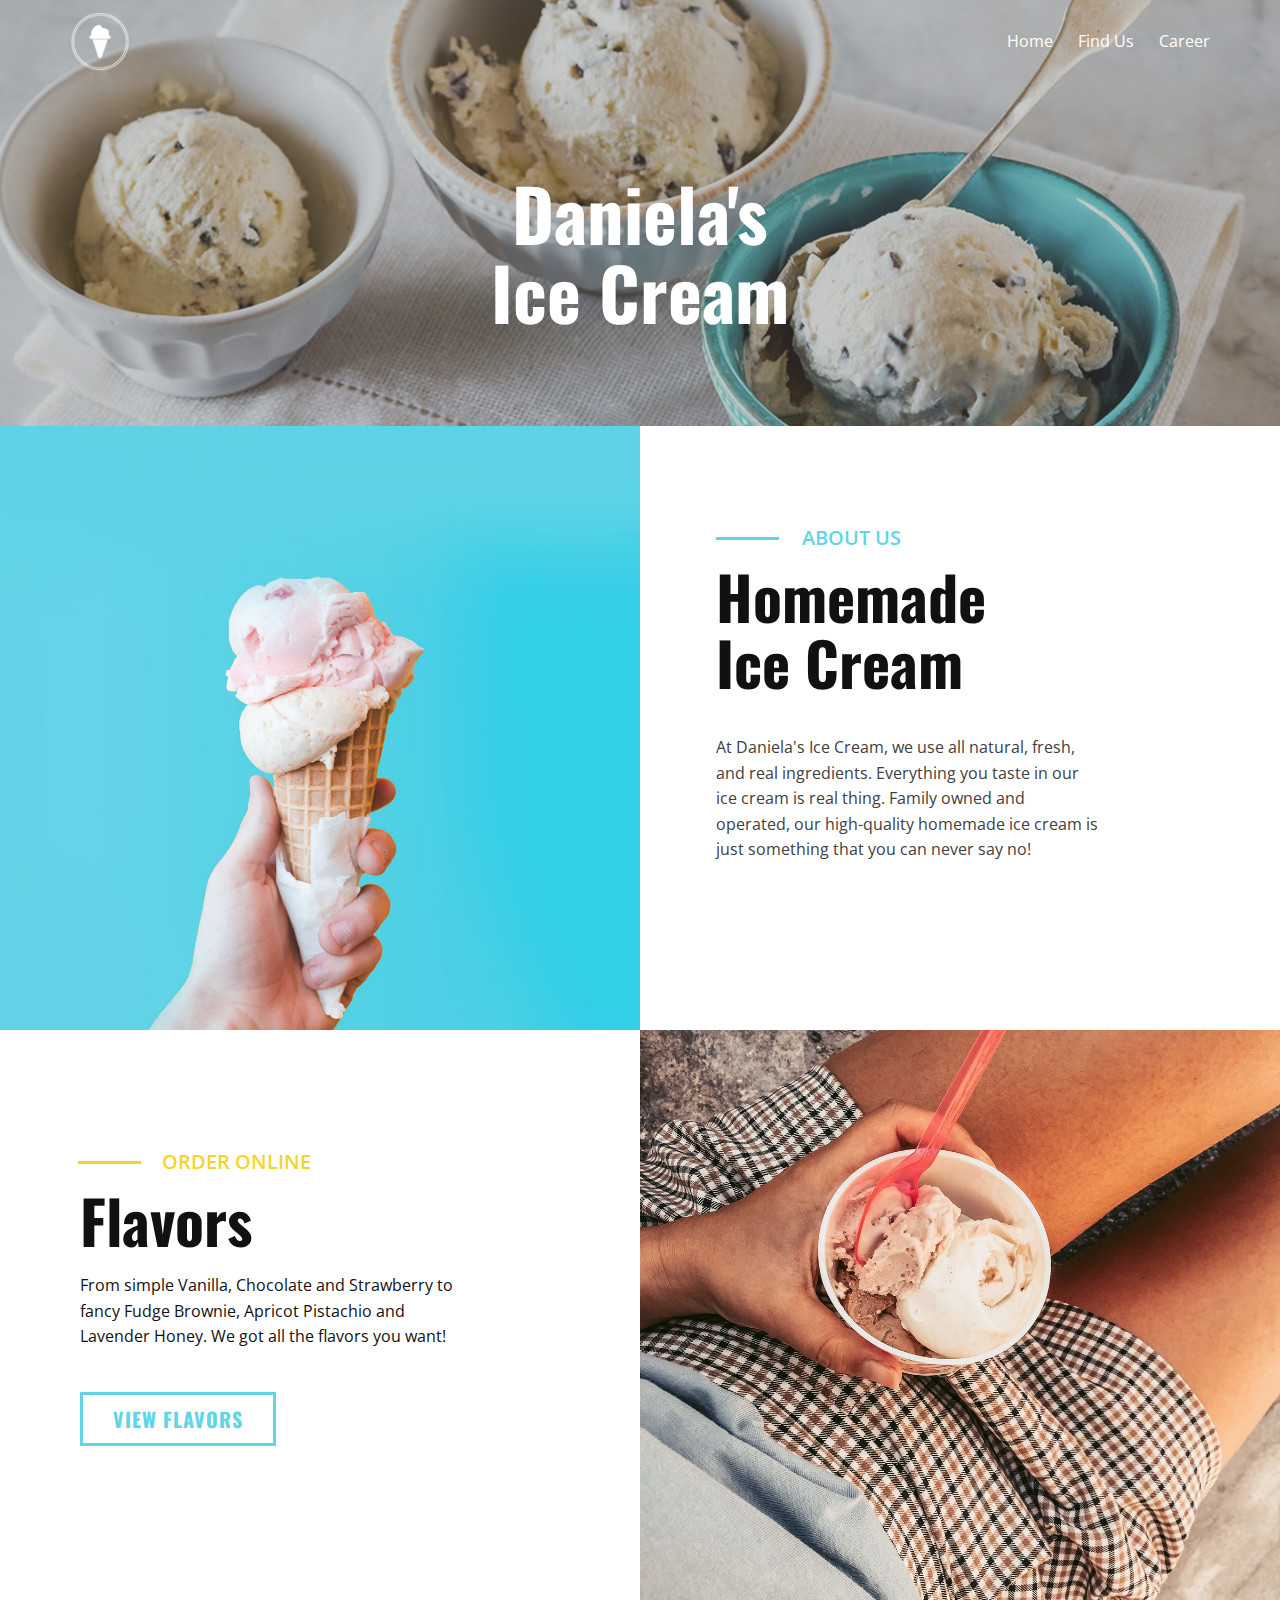
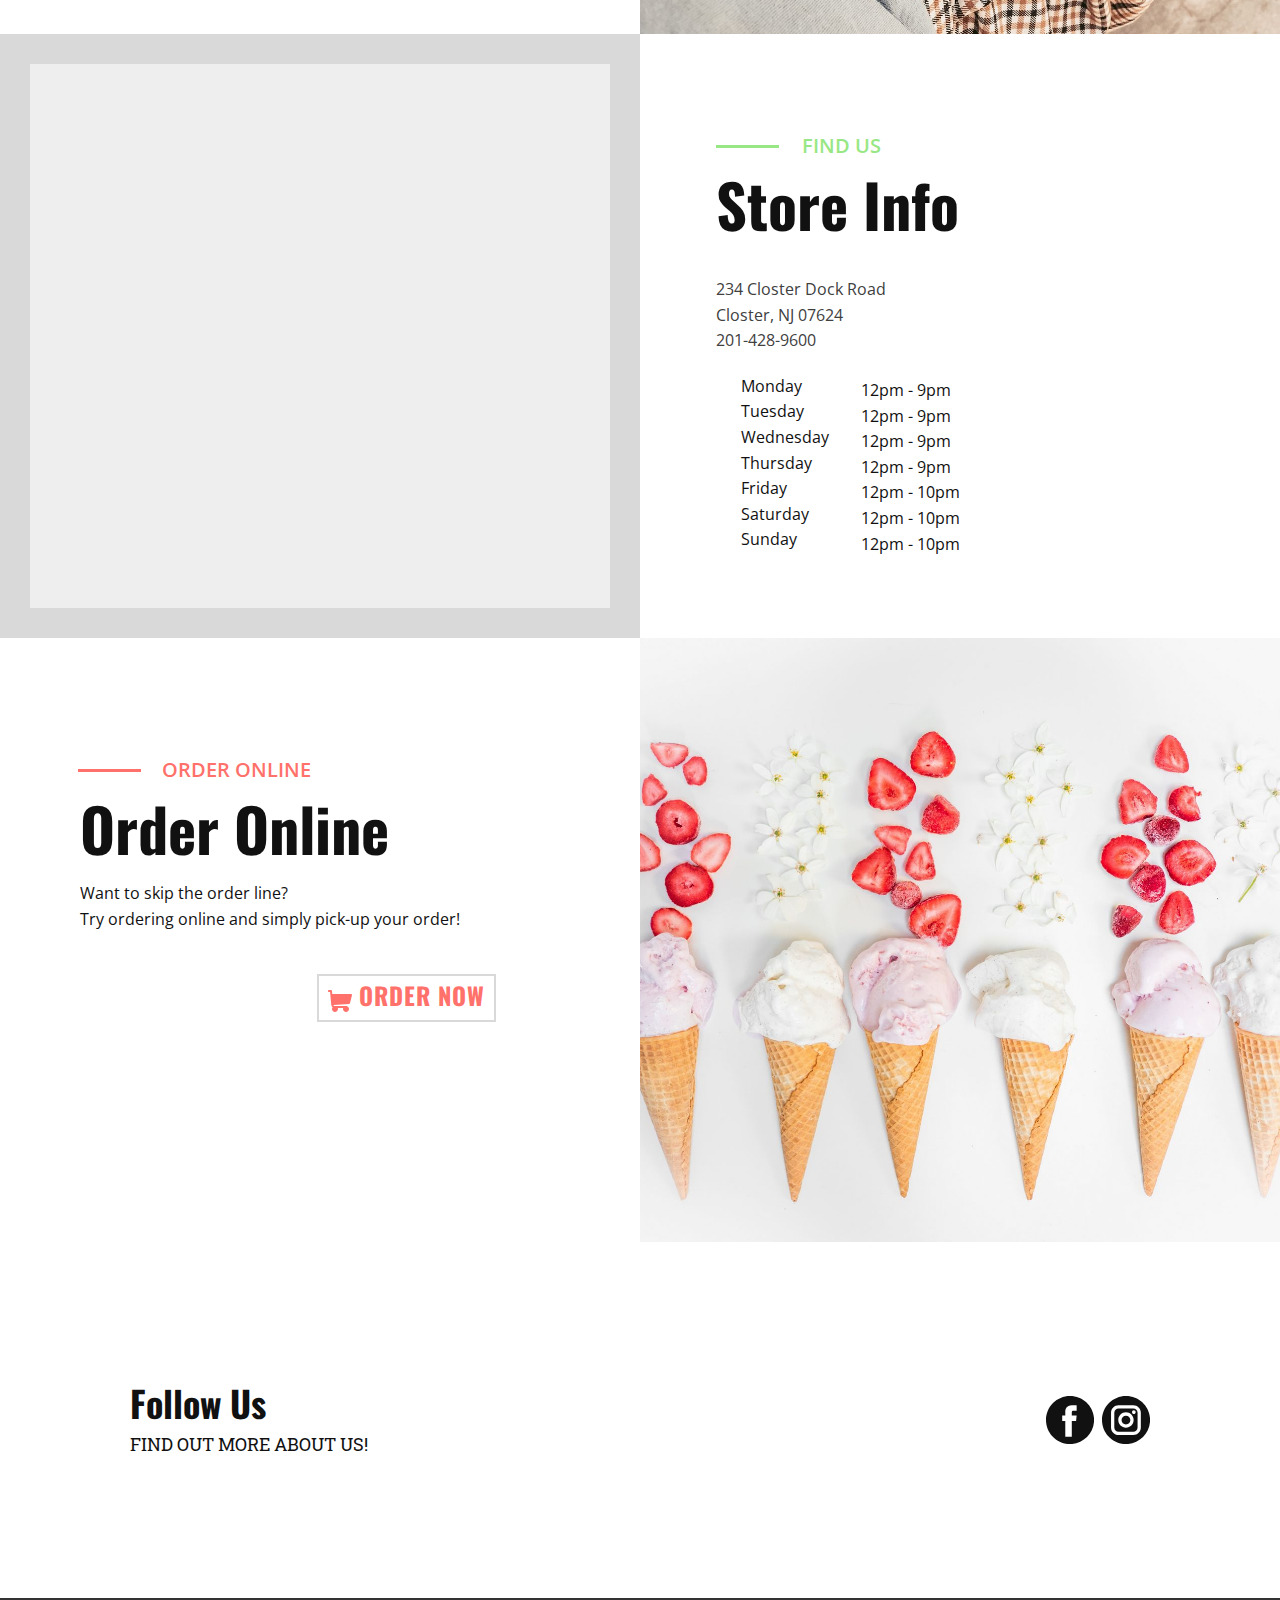
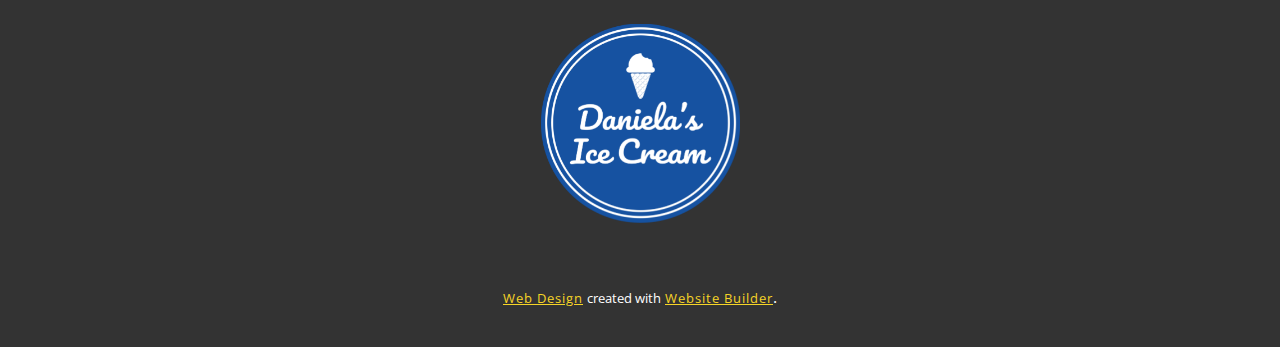
==== index.html @ 8bbb42e9 "flavor link change" ====
<!DOCTYPE html>
<html style="font-size: 16px;" lang="en-US">
  <head>
    <meta name="viewport" content="width=device-width, initial-scale=1.0">
    <meta charset="utf-8">
    <meta name="keywords" content="Creative&nbsp;Stories, Time to Makea Difference, Create YourVisual Style, We developDigital Strategies, We are nominated to Agency of Year">
    <meta name="description" content="">
    <meta name="page_type" content="np-template-header-footer-from-plugin">
    <title>Home</title>
    <link rel="stylesheet" href="nicepage.css" media="screen">
<link rel="stylesheet" href="Home.css" media="screen">
    <script class="u-script" type="text/javascript" src="jquery.js" defer=""></script>
    <script class="u-script" type="text/javascript" src="nicepage.js" defer=""></script>
    <meta name="generator" content="Nicepage 3.1.3, nicepage.com">
    <link id="u-theme-google-font" rel="stylesheet" href="https://fonts.googleapis.com/css?family=Oswald:200,300,400,500,600,700|Open+Sans:300,300i,400,400i,600,600i,700,700i,800,800i">
    <link id="u-page-google-font" rel="stylesheet" href="https://fonts.googleapis.com/css?family=Oswald:200,300,400,500,600,700|Roboto+Slab:100,300,400,700|text-font|heading-font">
    
    
    
    
    
    
    
    <script type="application/ld+json">{
		"@context": "http://schema.org",
		"@type": "Organization",
		"name": "Site3",
		"url": "index.html",
		"logo": "images/white_logo.png"
}</script>
    <meta property="og:title" content="Home">
    <meta property="og:type" content="website">
    <meta name="theme-color" content="#f6d427">
    <link rel="canonical" href="index.html">
    <meta property="og:url" content="index.html">
  </head>
  <body data-home-page="Home.html" data-home-page-title="Home" class="u-body u-overlap u-overlap-contrast u-overlap-transparent"><header class="u-clearfix u-header u-header" id="sec-16fd"><div class="u-clearfix u-sheet u-sheet-1">
        <nav class="u-menu u-menu-dropdown u-offcanvas u-menu-1" data-responsive-from="MD">
          <div class="menu-collapse" style="font-size: 1rem; letter-spacing: 0px;">
            <a class="u-button-style u-custom-left-right-menu-spacing u-custom-padding-bottom u-custom-top-bottom-menu-spacing u-nav-link u-text-active-palette-1-base u-text-hover-palette-2-base" href="#">
              <svg><use xmlns:xlink="http://www.w3.org/1999/xlink" xlink:href="#menu-hamburger"></use></svg>
              <svg version="1.1" xmlns="http://www.w3.org/2000/svg" xmlns:xlink="http://www.w3.org/1999/xlink"><defs><symbol id="menu-hamburger" viewBox="0 0 16 16" style="width: 16px; height: 16px;"><rect y="1" width="16" height="2"></rect><rect y="7" width="16" height="2"></rect><rect y="13" width="16" height="2"></rect>
</symbol>
</defs></svg>
            </a>
          </div>
          <div class="u-custom-menu u-nav-container">
            <ul class="u-nav u-spacing-25 u-unstyled u-nav-1"><li class="u-nav-item"><a class="u-button-style u-nav-link" href="Home.html" style="padding: 8px 0px;">Home</a>
</li><li class="u-nav-item"><a class="u-button-style u-nav-link" href="Home.html#carousel_e4a8" data-page-id="13738382" style="padding: 8px 0px;">Find Us</a>
</li><li class="u-nav-item"><a class="u-button-style u-nav-link" href="Career.html" style="padding: 8px 0px;">Career</a>
</li></ul>
          </div>
          <div class="u-custom-menu u-nav-container-collapse">
            <div class="u-black u-container-style u-inner-container-layout u-opacity u-opacity-95 u-sidenav">
              <div class="u-sidenav-overflow">
                <div class="u-menu-close"></div>
                <ul class="u-align-center u-nav u-popupmenu-items u-unstyled u-nav-2"><li class="u-nav-item"><a class="u-button-style u-nav-link" href="Home.html" style="padding: 8px 0px;">Home</a>
</li><li class="u-nav-item"><a class="u-button-style u-nav-link" href="Home.html#carousel_e4a8" data-page-id="13738382" style="padding: 8px 0px;">Find Us</a>
</li><li class="u-nav-item"><a class="u-button-style u-nav-link" href="Career.html" style="padding: 8px 0px;">Career</a>
</li></ul>
              </div>
            </div>
            <div class="u-black u-menu-overlay u-opacity u-opacity-70"></div>
          </div>
        </nav>
        <a href="https://www.danielasicecream.com/" class="u-image u-logo u-image-1" title="Logo">
          <img src="images/white_logo.png" class="u-logo-image u-logo-image-1" data-image-width="60.1626">
        </a>
      </div></header> 
    <section class="u-clearfix u-image u-shading u-section-1" id="sec-4d2c">
      <div class="u-clearfix u-sheet u-sheet-1">
        <div class="u-container-style u-expanded-width u-group u-group-1">
          <div class="u-container-layout u-valign-middle u-container-layout-1">
            <h1 class="u-align-center u-text u-title u-text-1">Daniela's<br>Ice Cream
            </h1>
          </div>
        </div>
      </div>
    </section>
    <section class="u-clearfix u-section-2" id="sec-8242">
      <div class="u-clearfix u-expanded-width u-layout-wrap u-layout-wrap-1">
        <div class="u-layout">
          <div class="u-layout-row">
            <div class="u-container-style u-image u-layout-cell u-left-cell u-size-30 u-image-1">
              <div class="u-container-layout"></div>
            </div>
            <div class="u-align-left-md u-align-left-xs u-container-style u-layout-cell u-right-cell u-size-30 u-layout-cell-2">
              <div class="u-container-layout u-container-layout-2">
                <h5 class="u-text u-text-palette-2-base u-text-1">about us</h5>
                <div class="u-border-3 u-border-palette-2-base u-line u-line-horizontal u-line-1"></div>
                <h1 class="u-text u-text-2">Homemade<br>Ice Cream
                </h1>
                <p class="u-text u-text-grey-75 u-text-3">At Daniela's Ice Cream, we use all natural, fresh, and real ingredients. Everything you taste in our ice cream is real thing. Family owned and operated, our high-quality homemade ice cream is just something that you can never say no!</p>
              </div>
            </div>
          </div>
        </div>
      </div>
    </section>
    <section class="u-clearfix u-section-3" id="carousel_cd40">
      <div class="u-clearfix u-expanded-width u-layout-wrap u-layout-wrap-1">
        <div class="u-layout">
          <div class="u-layout-row">
            <div class="u-container-style u-layout-cell u-left-cell u-size-30 u-layout-cell-1">
              <div class="u-container-layout u-container-layout-1">
                <h5 class="u-text u-text-palette-1-base u-text-1">order online</h5>
                <div class="u-border-3 u-border-palette-1-base u-line u-line-horizontal u-line-1"></div>
                <h1 class="u-text u-text-2">Flavors</h1>
                <p class="u-text u-text-3">From simple Vanilla, Chocolate and Strawberry to fancy Fudge Brownie, Apricot Pistachio and Lavender Honey. We got all the flavors you want!</p>
                <a href="Flavor.html" data-page-id="106804986" class="u-border-3 u-border-palette-2-base u-btn u-button-style u-hover-palette-1-base u-btn-1">VIEW FLAVORS</a>
              </div>
            </div>
            <div class="u-align-left-md u-align-left-xs u-container-style u-image u-layout-cell u-right-cell u-size-30 u-image-1" data-image-width="1200" data-image-height="1600">
              <div class="u-container-layout"></div>
            </div>
          </div>
        </div>
      </div>
    </section>
    <section class="u-align-center-xs u-clearfix u-section-4" id="carousel_e4a8">
      <div class="u-clearfix u-expanded-width u-layout-wrap u-layout-wrap-1">
        <div class="u-layout">
          <div class="u-layout-row">
            <div class="u-container-style u-grey-15 u-layout-cell u-left-cell u-size-30 u-layout-cell-1">
              <div class="u-container-layout u-valign-bottom u-container-layout-1">
                <div class="u-expanded-width u-grey-light-2 u-map u-map-1">
                  <div class="embed-responsive">
                    <iframe class="embed-responsive-item" src="//maps.google.com/maps?output=embed&amp;q=234%20Closter%20Dock%20Road%2C%20Closter%2C%20NJ%2007624&amp;z=14&amp;t=m" data-map="[base64]"></iframe>
                  </div>
                </div>
              </div>
            </div>
            <div class="u-align-left-md u-align-left-xs u-container-style u-layout-cell u-right-cell u-size-30 u-layout-cell-2">
              <div class="u-container-layout u-container-layout-2">
                <h5 class="u-text u-text-custom-color-3 u-text-1">FIND US</h5>
                <div class="u-border-3 u-border-custom-color-3 u-line u-line-horizontal u-line-1"></div>
                <h1 class="u-text u-text-2">Store Info</h1>
                <p class="u-align-center-xs u-text u-text-grey-75 u-text-3">234 Closter Dock Road<br>Closter, NJ 07624<br>201-428-9600
                </p>
                <div class="u-align-center-xs u-container-style u-group u-shape-rectangle u-group-1">
                  <div class="u-container-layout u-container-layout-3">
                    <p class="u-align-left-xs u-text u-text-4">Monday<br>Tuesday<br>Wednesday<br>Thursday<br>Friday<br>Saturday<br>Sunday
                    </p>
                    <p class="u-text u-text-5">12pm - 9pm<br>12pm - 9pm<br>12pm - 9pm<br>12pm - 9pm<br>12pm - 10pm<br>12pm - 10pm<br>12pm - 10pm
                    </p>
                  </div>
                </div>
              </div>
            </div>
          </div>
        </div>
      </div>
    </section>
    <section class="u-clearfix u-section-5" id="sec-eb0f">
      <div class="u-clearfix u-expanded-width u-layout-wrap u-layout-wrap-1">
        <div class="u-layout">
          <div class="u-layout-row">
            <div class="u-container-style u-layout-cell u-left-cell u-size-30 u-layout-cell-1">
              <div class="u-container-layout u-container-layout-1">
                <h5 class="u-text u-text-custom-color-2 u-text-1">order online</h5>
                <div class="u-border-3 u-border-custom-color-2 u-line u-line-horizontal u-line-1"></div>
                <h1 class="u-text u-text-2">Order Online</h1>
                <p class="u-text u-text-3">Want to skip the order line?<br>Try ordering online and simply pick-up your order!
                </p>
                <a href="https://danielas-ice-cream-104451.square.site/" class="u-border-2 u-border-grey-15 u-btn u-button-style u-text-custom-color-2 u-text-hover-palette-2-base u-btn-1" target="_blank"><span class="u-icon u-text-palette-2-base"><svg xmlns="http://www.w3.org/2000/svg" xmlns:xlink="http://www.w3.org/1999/xlink" version="1.1" xml:space="preserve" class="u-svg-content" viewBox="0 0 511.334 511.334" style="width: 1em; height: 1em;"><path d="m506.887 114.74c-3.979-5.097-10.086-8.076-16.553-8.076h-399.808l-5.943-66.207c-.972-10.827-10.046-19.123-20.916-19.123h-42.667c-11.598 0-21 9.402-21 21s9.402 21 21 21h23.468l23.018 256.439c.005.302-.01.599.007.903.047.806.152 1.594.286 2.37l.842 9.376c.016.177.034.354.055.529 2.552 22.11 13.851 41.267 30.19 54.21-8.466 10.812-13.532 24.407-13.532 39.172 0 35.106 28.561 63.667 63.666 63.667 35.106 0 63.667-28.561 63.667-63.667 0-7.605-1.345-14.9-3.801-21.667h114.936c-2.457 6.767-3.801 14.062-3.801 21.667 0 35.106 28.561 63.667 63.667 63.667s63.667-28.561 63.667-63.667-28.561-63.667-63.667-63.667h-234.526c-15.952 0-29.853-9.624-35.853-23.646l335.608-19.724c9.162-.538 16.914-6.966 19.141-15.87l42.67-170.67c1.567-6.272.158-12.918-3.821-18.016z"></path></svg><img></span>&nbsp;ORDER NOW
                </a>
              </div>
            </div>
            <div class="u-align-left-md u-align-left-xs u-container-style u-image u-layout-cell u-right-cell u-size-30 u-image-1">
              <div class="u-container-layout"></div>
            </div>
          </div>
        </div>
      </div>
    </section>
    <section class="u-clearfix u-section-6" id="sec-d8da">
      <div class="u-clearfix u-sheet u-valign-middle u-sheet-1">
        <div class="u-clearfix u-expanded-width u-layout-wrap u-layout-wrap-1">
          <div class="u-gutter-0 u-layout">
            <div class="u-layout-row">
              <div class="u-align-center-sm u-align-center-xs u-align-left-lg u-align-left-md u-align-left-xl u-container-style u-layout-cell u-left-cell u-size-30 u-layout-cell-1">
                <div class="u-container-layout u-container-layout-1">
                  <h2 class="u-text u-text-1">Follow Us</h2>
                  <h5 class="u-custom-font u-font-roboto-slab u-text u-text-2">Find Out More about us!</h5>
                </div>
              </div>
              <div class="u-align-center-sm u-align-center-xs u-align-right-lg u-align-right-md u-align-right-xl u-container-style u-layout-cell u-right-cell u-size-30 u-layout-cell-2">
                <div class="u-container-layout u-valign-middle u-container-layout-2">
                  <div class="u-social-icons u-spacing-8 u-social-icons-1">
                    <a class="u-social-url" target="_blank" href="https://facebook.com/Danielas-Ice-Cream-104628138196490"><span class="u-icon u-icon-circle u-social-facebook u-social-type-fill u-icon-1"><svg class="u-svg-link" preserveAspectRatio="xMidYMin slice" viewBox="0 0 112 112" style=""><use xmlns:xlink="http://www.w3.org/1999/xlink" xlink:href="#svg-ad40"></use></svg><svg xmlns="http://www.w3.org/2000/svg" xmlns:xlink="http://www.w3.org/1999/xlink" version="1.1" xml:space="preserve" class="u-svg-content" viewBox="0 0 112 112" x="0px" y="0px" id="svg-ad40"><path d="M56.1,0C25.1,0,0,25.1,0,56.1c0,31,25.1,56.1,56.1,56.1c31,0,56.1-25.1,56.1-56.1C112.2,25.1,87.1,0,56.1,0z M71.6,34.3h-8.2c-1.3,0-3.2,0.7-3.2,3.5v7.6h11.3l-1.3,12.9h-10V95H45V58.3h-7.2V45.4H45v-8.3c0-6,2.8-15.3,15.3-15.3l11.2,0V34.3z "></path></svg></span>
                    </a>
                    <a class="u-social-url" target="_blank" href="https://www.instagram.com/danielas.icecream/"><span class="u-icon u-icon-circle u-social-instagram u-social-type-fill u-icon-2"><svg class="u-svg-link" preserveAspectRatio="xMidYMin slice" viewBox="0 0 112 112" style=""><use xmlns:xlink="http://www.w3.org/1999/xlink" xlink:href="#svg-fec5"></use></svg><svg xmlns="http://www.w3.org/2000/svg" xmlns:xlink="http://www.w3.org/1999/xlink" version="1.1" xml:space="preserve" class="u-svg-content" viewBox="0 0 112 112" x="0px" y="0px" id="svg-fec5"><path d="M56.1,0C25.1,0,0,25.1,0,56.1c0,31,25.1,56.1,56.1,56.1c31,0,56.1-25.1,56.1-56.1C112.2,25.1,87.1,0,56.1,0z M90.6,73.4c0,9.6-7.8,17.5-17.5,17.5H38.6c-9.6,0-17.5-7.9-17.5-17.6V38.8c0-9.6,7.8-17.5,17.5-17.5h34.5c9.6,0,17.5,7.8,17.5,17.5 V73.4z"></path><path d="M73.1,28.9H38.6c-5.4,0-9.9,4.4-9.9,9.9v34.5c0,5.4,4.4,9.9,9.9,9.9h34.5c5.4,0,9.9-4.4,9.9-9.9V38.8 C83,33.4,78.6,28.9,73.1,28.9z M55.9,74C46,74,38,66,38,56.1c0-9.9,8-17.9,17.9-17.9c9.9,0,17.9,8,17.9,17.9 C73.8,66,65.8,74,55.9,74z M74.3,41.9c-2.3,0-4.2-1.9-4.2-4.2s1.9-4.2,4.2-4.2c2.3,0,4.2,1.9,4.2,4.2S76.6,41.9,74.3,41.9z"></path><path d="M55.9,45.8c-5.7,0-10.4,4.6-10.3,10.3c0,5.7,4.6,10.3,10.3,10.3s10.3-4.6,10.3-10.3 C66.2,50.4,61.6,45.8,55.9,45.8z"></path></svg></span>
                    </a>
                  </div>
                </div>
              </div>
            </div>
          </div>
        </div>
      </div>
    </section>
    
    
    <footer class="u-align-left u-clearfix u-footer u-grey-80" id="sec-0eac"><div class="u-clearfix u-sheet u-valign-middle u-sheet-1">
        <img src="images/DanielasIceCreamLogo.png" alt="" class="u-align-center u-image u-image-default u-preserve-proportions u-image-1" data-image-width="2835" data-image-height="2835" data-animation-name="flipIn" data-animation-duration="1000" data-animation-delay="0" data-animation-direction="X">
      </div></footer>
    <section class="u-backlink u-clearfix u-grey-80">
      <a class="u-link" href="https://nicepage.com/web-design" target="_blank">
        <span>Web Design</span>
      </a>
      <p class="u-text">
        <span>created with</span>
      </p>
      <a class="u-link" href="https://nicepage.com/website-builder" target="_blank">
        <span>Website Builder</span>
      </a>. 
    </section>
  </body>
</html>
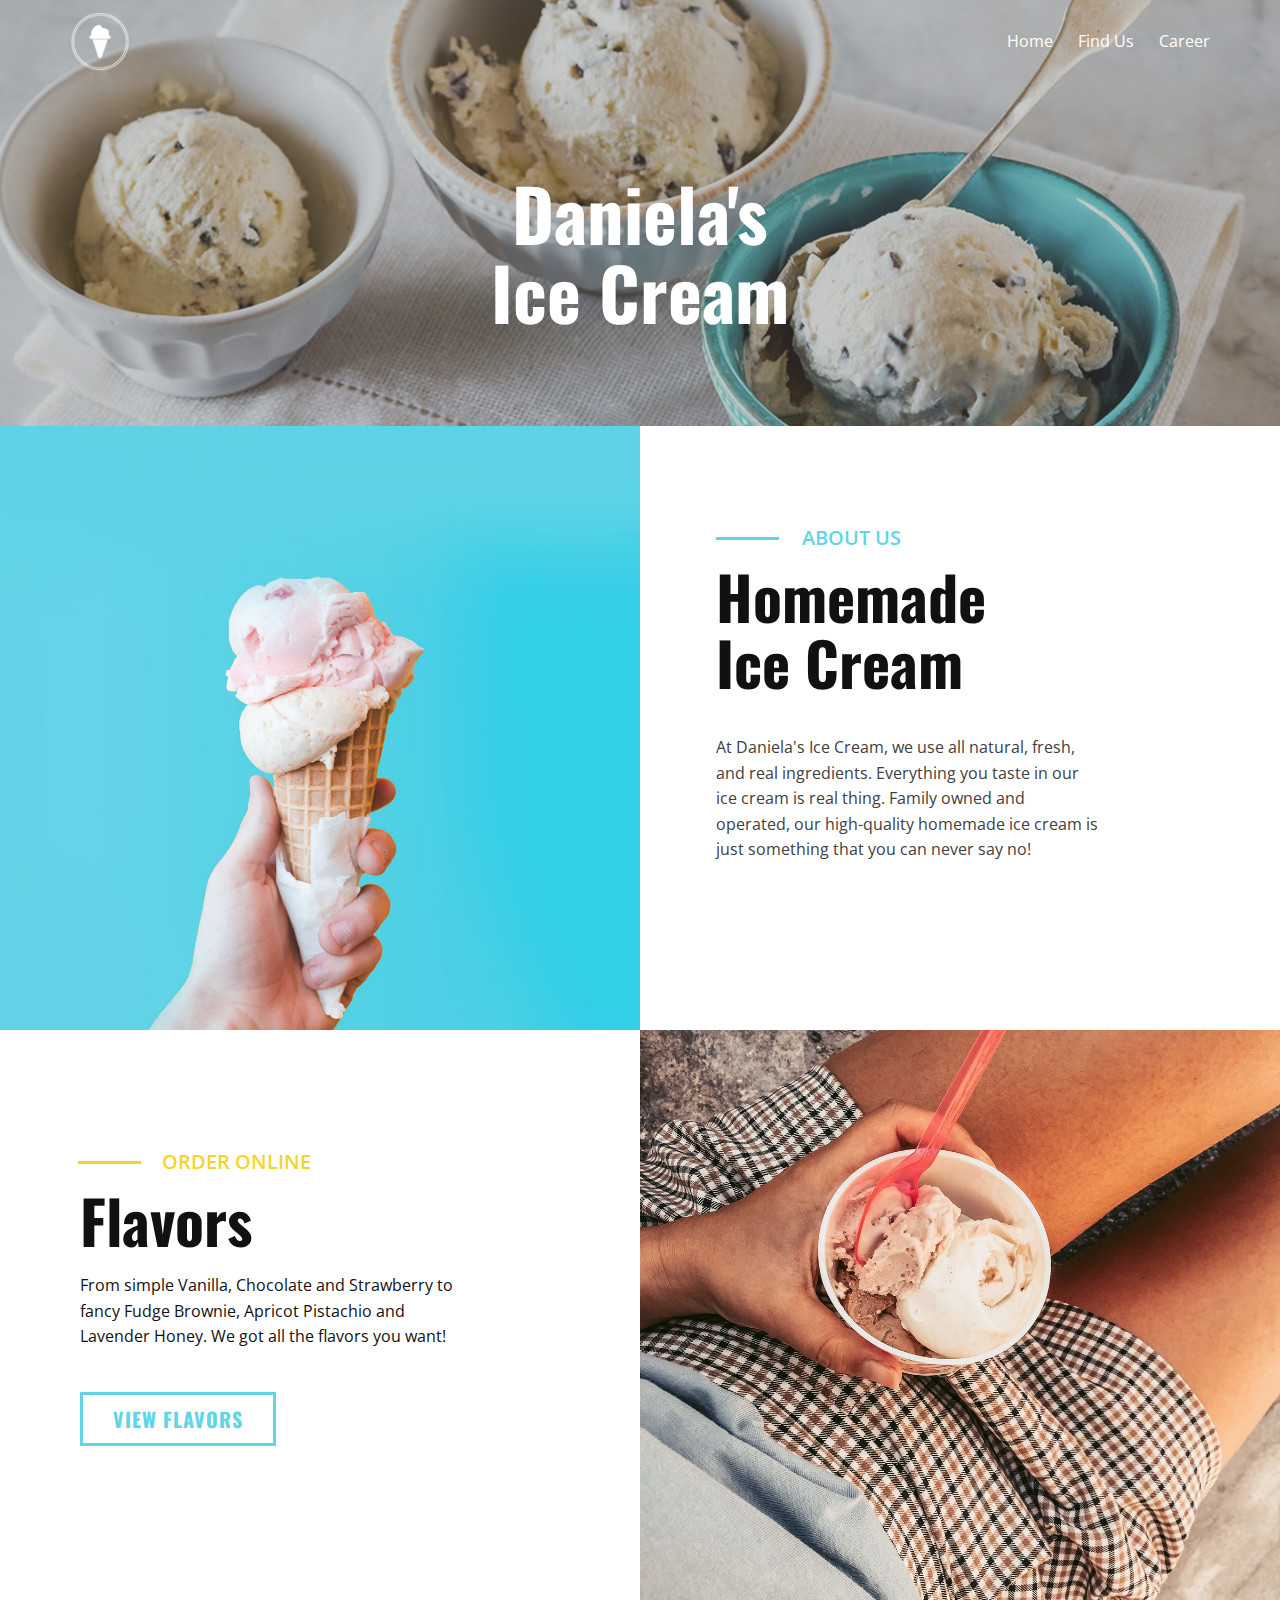
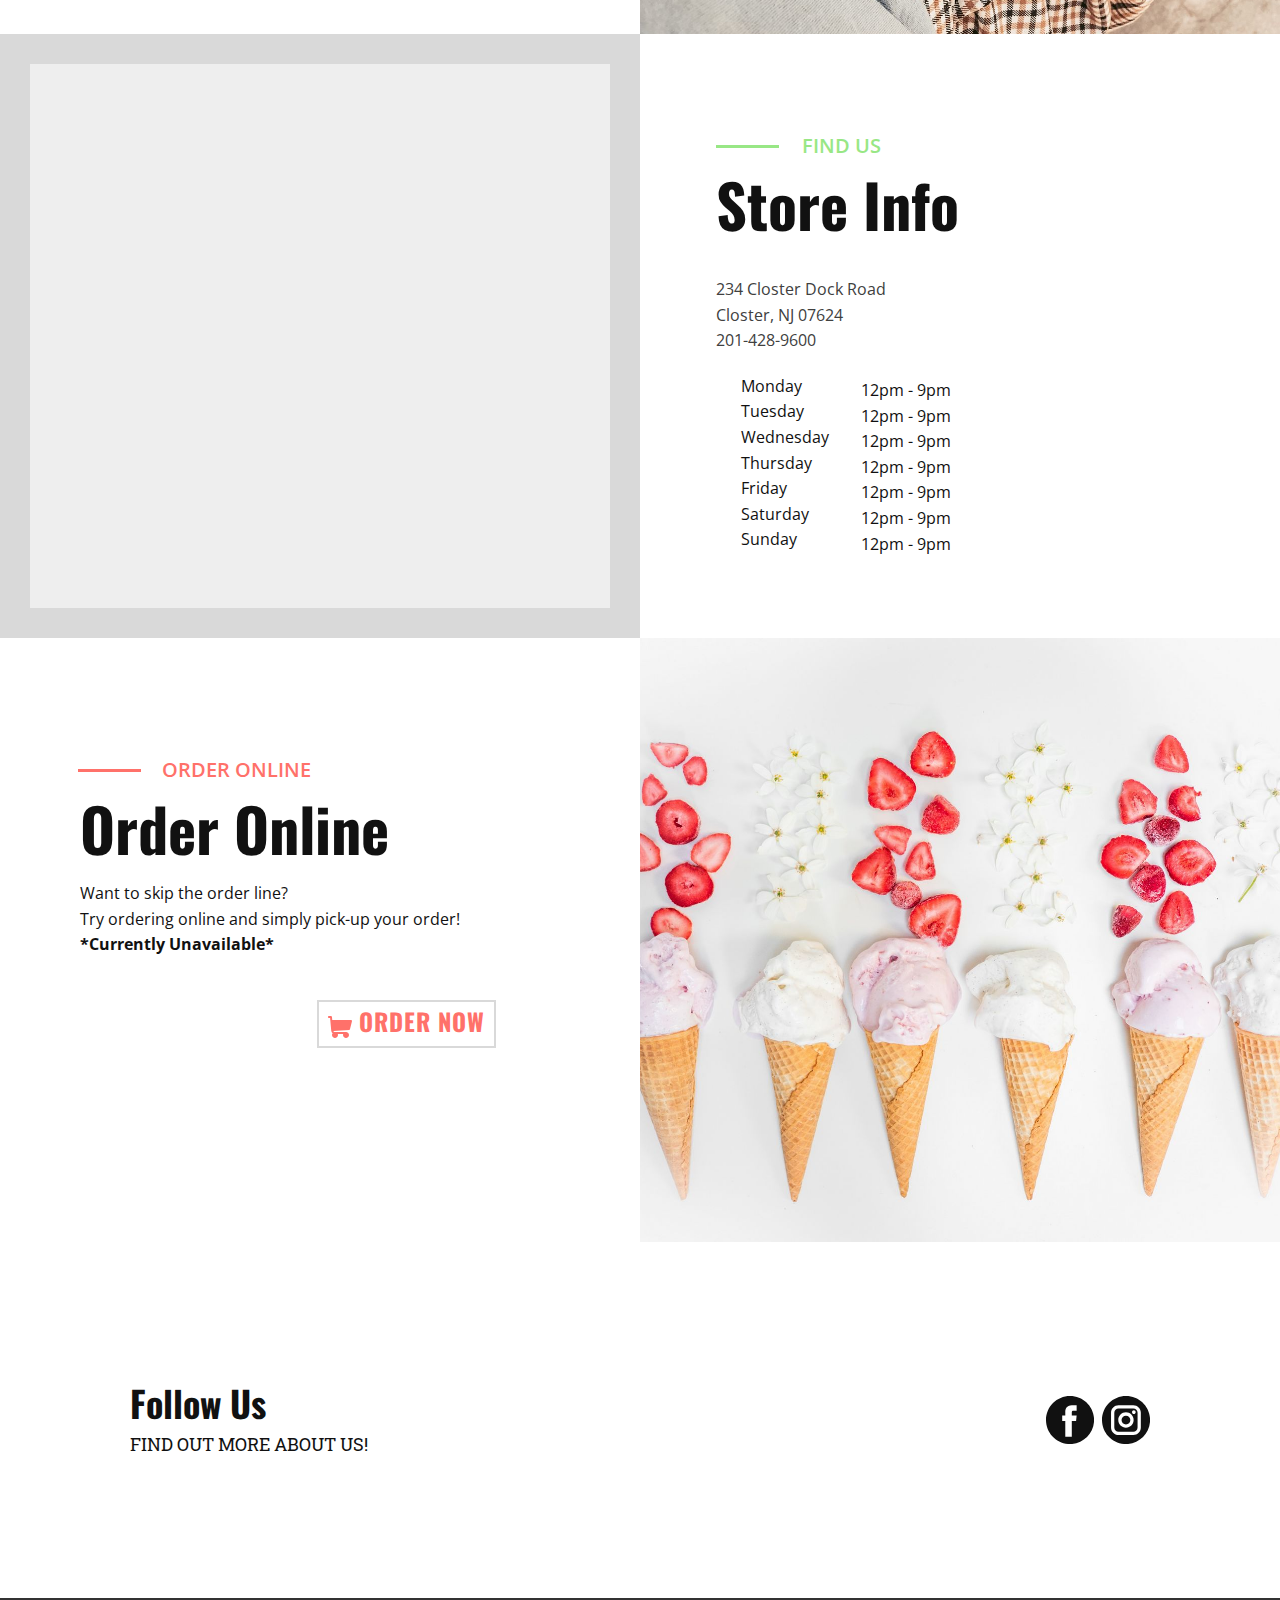
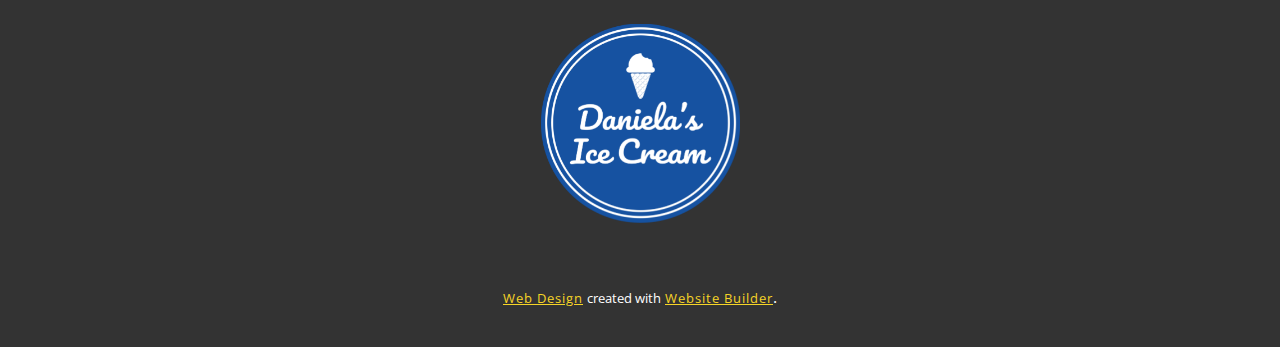
==== commit 5bfaca6c: "new hour, diabled online order" ====
--- a/index.html
+++ b/index.html
@@ -141,7 +141,7 @@
                   <div class="u-container-layout u-container-layout-3">
                     <p class="u-align-left-xs u-text u-text-4">Monday<br>Tuesday<br>Wednesday<br>Thursday<br>Friday<br>Saturday<br>Sunday
                     </p>
-                    <p class="u-text u-text-5">12pm - 9pm<br>12pm - 9pm<br>12pm - 9pm<br>12pm - 9pm<br>12pm - 10pm<br>12pm - 10pm<br>12pm - 10pm
+                    <p class="u-text u-text-5">12pm - 9pm<br>12pm - 9pm<br>12pm - 9pm<br>12pm - 9pm<br>12pm - 9pm<br>12pm - 9pm<br>12pm - 9pm
                     </p>
                   </div>
                 </div>
@@ -160,9 +160,10 @@
                 <h5 class="u-text u-text-custom-color-2 u-text-1">order online</h5>
                 <div class="u-border-3 u-border-custom-color-2 u-line u-line-horizontal u-line-1"></div>
                 <h1 class="u-text u-text-2">Order Online</h1>
-                <p class="u-text u-text-3">Want to skip the order line?<br>Try ordering online and simply pick-up your order!
+                <p class="u-text u-text-3">Want to skip the order line?<br>Try ordering online and simply pick-up your order!<br>
+                  <span style="font-weight: 700;">*Currently Unavailable*</span>
                 </p>
-                <a href="https://danielas-ice-cream-104451.square.site/" class="u-border-2 u-border-grey-15 u-btn u-button-style u-text-custom-color-2 u-text-hover-palette-2-base u-btn-1" target="_blank"><span class="u-icon u-text-palette-2-base"><svg xmlns="http://www.w3.org/2000/svg" xmlns:xlink="http://www.w3.org/1999/xlink" version="1.1" xml:space="preserve" class="u-svg-content" viewBox="0 0 511.334 511.334" style="width: 1em; height: 1em;"><path d="m506.887 114.74c-3.979-5.097-10.086-8.076-16.553-8.076h-399.808l-5.943-66.207c-.972-10.827-10.046-19.123-20.916-19.123h-42.667c-11.598 0-21 9.402-21 21s9.402 21 21 21h23.468l23.018 256.439c.005.302-.01.599.007.903.047.806.152 1.594.286 2.37l.842 9.376c.016.177.034.354.055.529 2.552 22.11 13.851 41.267 30.19 54.21-8.466 10.812-13.532 24.407-13.532 39.172 0 35.106 28.561 63.667 63.666 63.667 35.106 0 63.667-28.561 63.667-63.667 0-7.605-1.345-14.9-3.801-21.667h114.936c-2.457 6.767-3.801 14.062-3.801 21.667 0 35.106 28.561 63.667 63.667 63.667s63.667-28.561 63.667-63.667-28.561-63.667-63.667-63.667h-234.526c-15.952 0-29.853-9.624-35.853-23.646l335.608-19.724c9.162-.538 16.914-6.966 19.141-15.87l42.67-170.67c1.567-6.272.158-12.918-3.821-18.016z"></path></svg><img></span>&nbsp;ORDER NOW
+                <a href="Home.html" data-page-id="13738382" class="u-border-2 u-border-grey-15 u-btn u-button-style u-text-custom-color-2 u-text-hover-palette-2-base u-btn-1"><span class="u-icon u-text-palette-2-base"><svg xmlns="http://www.w3.org/2000/svg" xmlns:xlink="http://www.w3.org/1999/xlink" version="1.1" xml:space="preserve" class="u-svg-content" viewBox="0 0 511.334 511.334" style="width: 1em; height: 1em;"><path d="m506.887 114.74c-3.979-5.097-10.086-8.076-16.553-8.076h-399.808l-5.943-66.207c-.972-10.827-10.046-19.123-20.916-19.123h-42.667c-11.598 0-21 9.402-21 21s9.402 21 21 21h23.468l23.018 256.439c.005.302-.01.599.007.903.047.806.152 1.594.286 2.37l.842 9.376c.016.177.034.354.055.529 2.552 22.11 13.851 41.267 30.19 54.21-8.466 10.812-13.532 24.407-13.532 39.172 0 35.106 28.561 63.667 63.666 63.667 35.106 0 63.667-28.561 63.667-63.667 0-7.605-1.345-14.9-3.801-21.667h114.936c-2.457 6.767-3.801 14.062-3.801 21.667 0 35.106 28.561 63.667 63.667 63.667s63.667-28.561 63.667-63.667-28.561-63.667-63.667-63.667h-234.526c-15.952 0-29.853-9.624-35.853-23.646l335.608-19.724c9.162-.538 16.914-6.966 19.141-15.87l42.67-170.67c1.567-6.272.158-12.918-3.821-18.016z"></path></svg><img></span>&nbsp;ORDER NOW
                 </a>
               </div>
             </div>
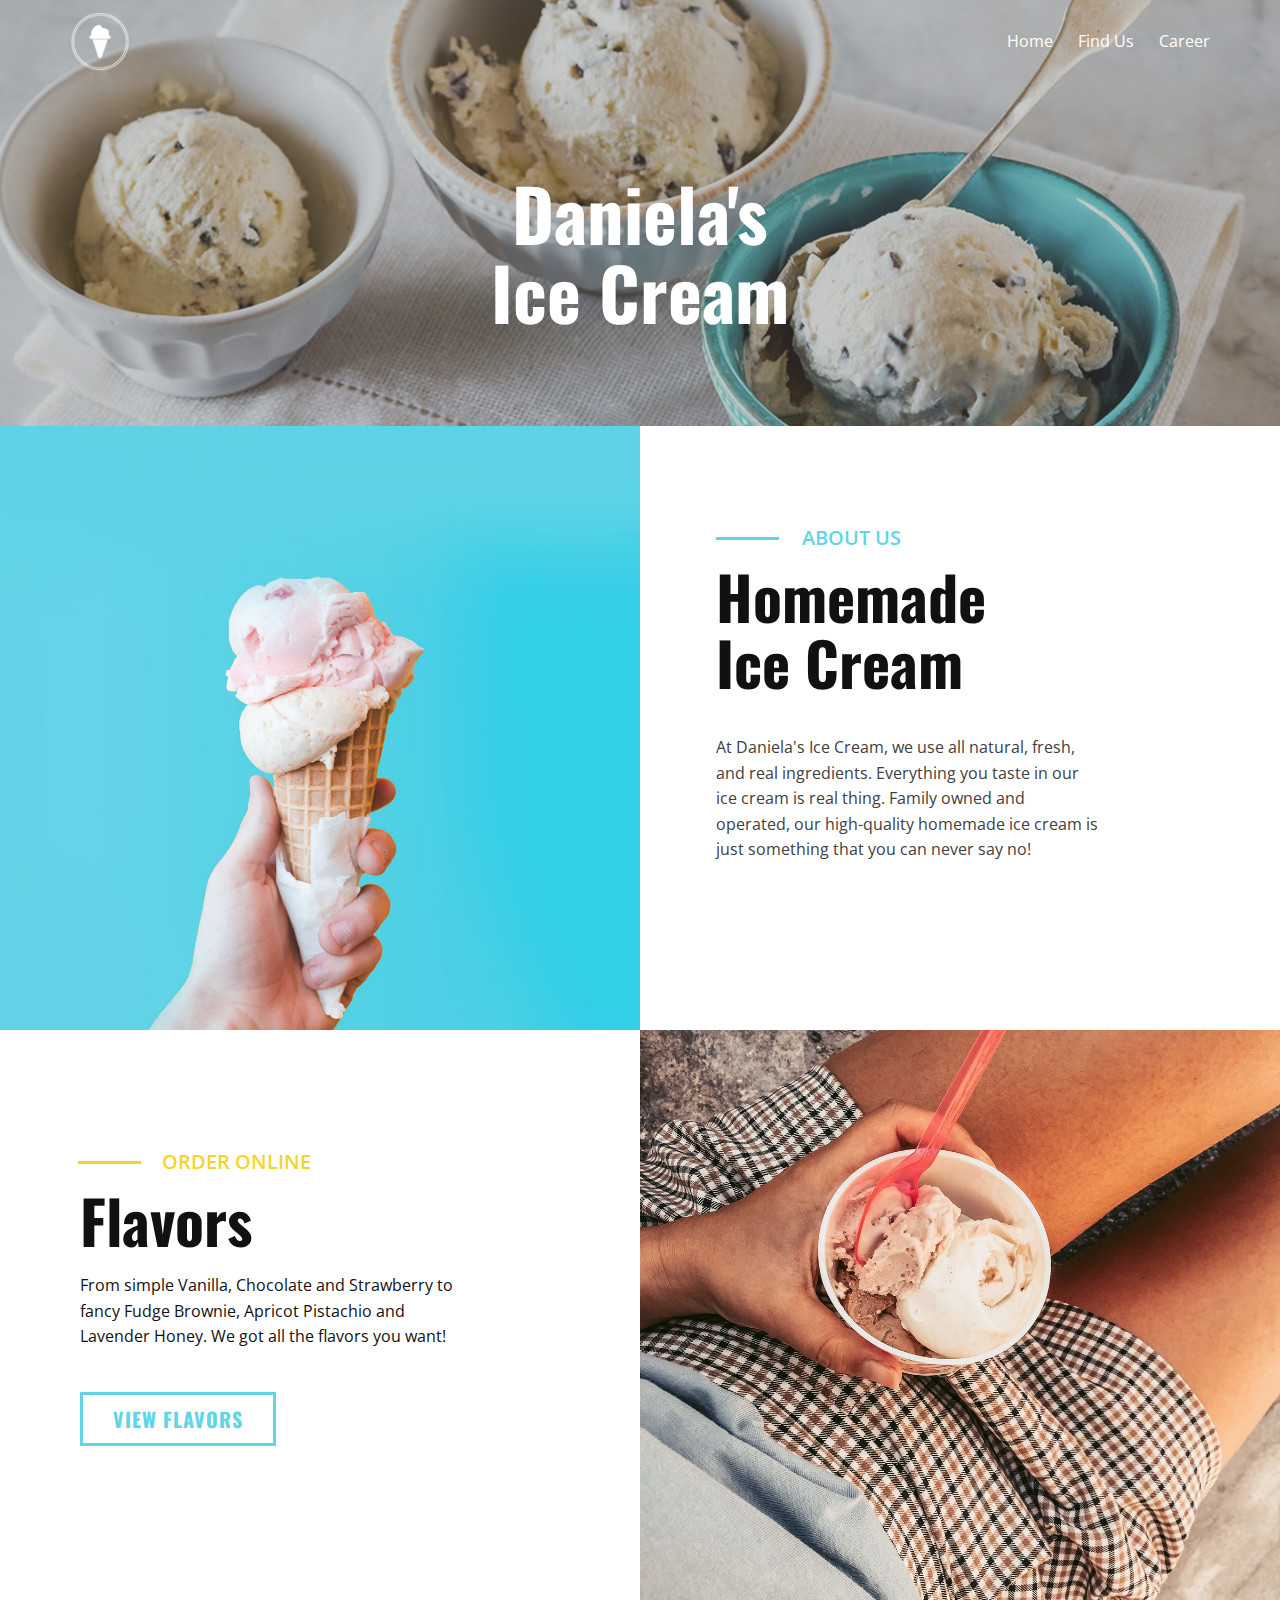
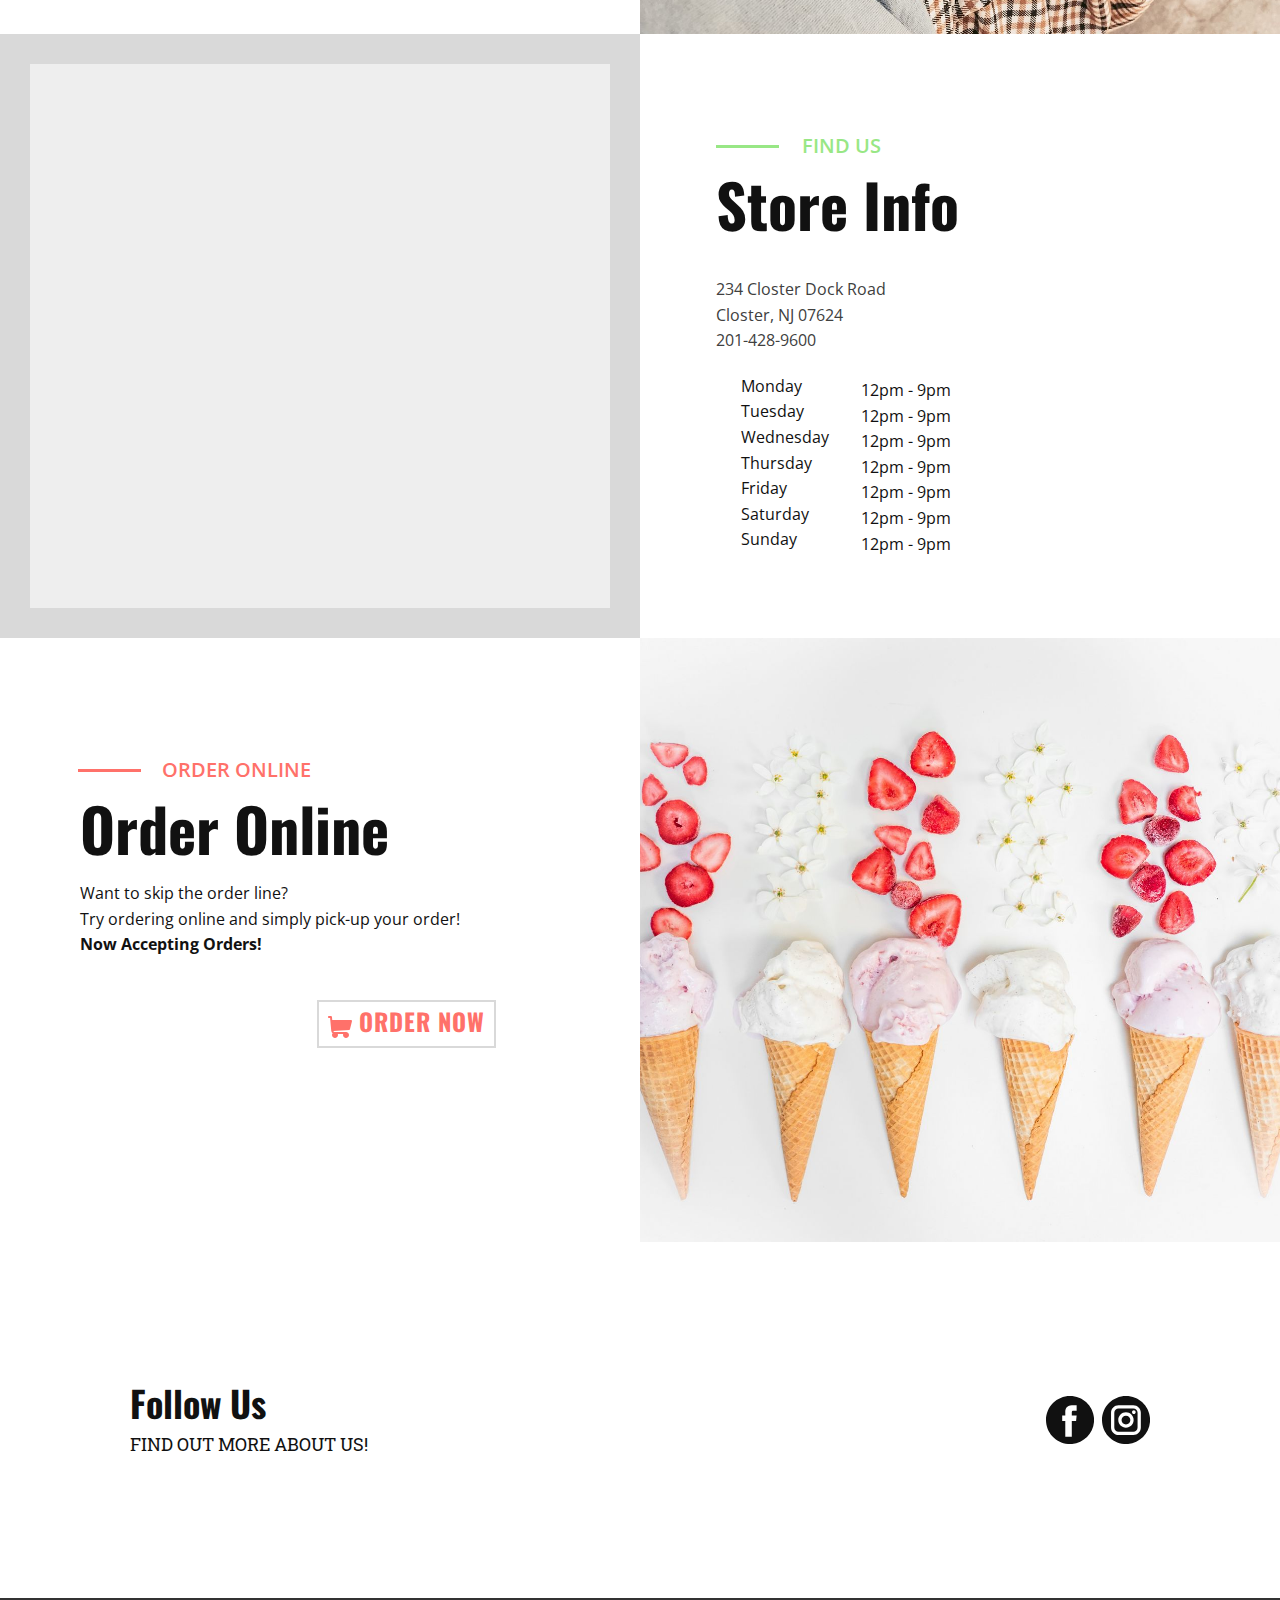
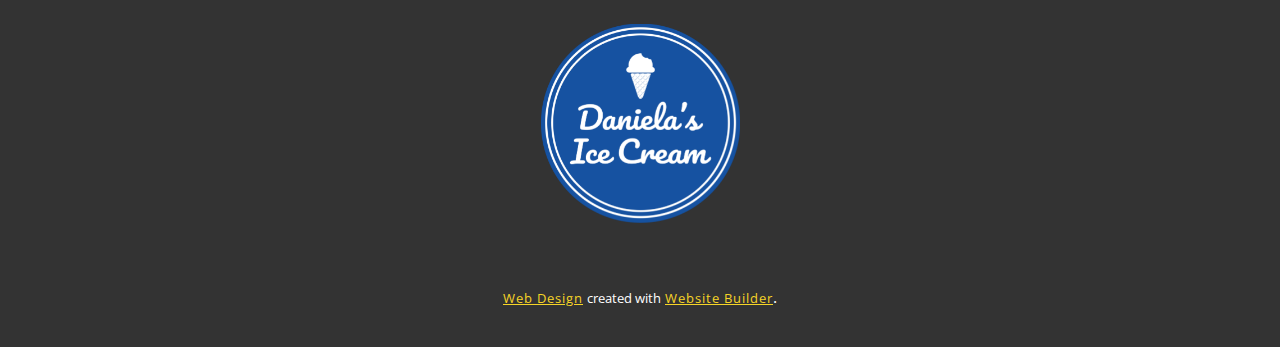
==== commit 754f170b: "enabled online order" ====
--- a/index.html
+++ b/index.html
@@ -161,9 +161,9 @@
                 <div class="u-border-3 u-border-custom-color-2 u-line u-line-horizontal u-line-1"></div>
                 <h1 class="u-text u-text-2">Order Online</h1>
                 <p class="u-text u-text-3">Want to skip the order line?<br>Try ordering online and simply pick-up your order!<br>
-                  <span style="font-weight: 700;">*Currently Unavailable*</span>
+                  <span style="font-weight: 700;">Now Accepting Orders!</span>
                 </p>
-                <a href="Home.html" data-page-id="13738382" class="u-border-2 u-border-grey-15 u-btn u-button-style u-text-custom-color-2 u-text-hover-palette-2-base u-btn-1"><span class="u-icon u-text-palette-2-base"><svg xmlns="http://www.w3.org/2000/svg" xmlns:xlink="http://www.w3.org/1999/xlink" version="1.1" xml:space="preserve" class="u-svg-content" viewBox="0 0 511.334 511.334" style="width: 1em; height: 1em;"><path d="m506.887 114.74c-3.979-5.097-10.086-8.076-16.553-8.076h-399.808l-5.943-66.207c-.972-10.827-10.046-19.123-20.916-19.123h-42.667c-11.598 0-21 9.402-21 21s9.402 21 21 21h23.468l23.018 256.439c.005.302-.01.599.007.903.047.806.152 1.594.286 2.37l.842 9.376c.016.177.034.354.055.529 2.552 22.11 13.851 41.267 30.19 54.21-8.466 10.812-13.532 24.407-13.532 39.172 0 35.106 28.561 63.667 63.666 63.667 35.106 0 63.667-28.561 63.667-63.667 0-7.605-1.345-14.9-3.801-21.667h114.936c-2.457 6.767-3.801 14.062-3.801 21.667 0 35.106 28.561 63.667 63.667 63.667s63.667-28.561 63.667-63.667-28.561-63.667-63.667-63.667h-234.526c-15.952 0-29.853-9.624-35.853-23.646l335.608-19.724c9.162-.538 16.914-6.966 19.141-15.87l42.67-170.67c1.567-6.272.158-12.918-3.821-18.016z"></path></svg><img></span>&nbsp;ORDER NOW
+                <a href="https://danielas-ice-cream-104451.square.site/" class="u-border-2 u-border-grey-15 u-btn u-button-style u-text-custom-color-2 u-text-hover-palette-2-base u-btn-1"><span class="u-icon u-text-palette-2-base"><svg xmlns="http://www.w3.org/2000/svg" xmlns:xlink="http://www.w3.org/1999/xlink" version="1.1" xml:space="preserve" class="u-svg-content" viewBox="0 0 511.334 511.334" style="width: 1em; height: 1em;"><path d="m506.887 114.74c-3.979-5.097-10.086-8.076-16.553-8.076h-399.808l-5.943-66.207c-.972-10.827-10.046-19.123-20.916-19.123h-42.667c-11.598 0-21 9.402-21 21s9.402 21 21 21h23.468l23.018 256.439c.005.302-.01.599.007.903.047.806.152 1.594.286 2.37l.842 9.376c.016.177.034.354.055.529 2.552 22.11 13.851 41.267 30.19 54.21-8.466 10.812-13.532 24.407-13.532 39.172 0 35.106 28.561 63.667 63.666 63.667 35.106 0 63.667-28.561 63.667-63.667 0-7.605-1.345-14.9-3.801-21.667h114.936c-2.457 6.767-3.801 14.062-3.801 21.667 0 35.106 28.561 63.667 63.667 63.667s63.667-28.561 63.667-63.667-28.561-63.667-63.667-63.667h-234.526c-15.952 0-29.853-9.624-35.853-23.646l335.608-19.724c9.162-.538 16.914-6.966 19.141-15.87l42.67-170.67c1.567-6.272.158-12.918-3.821-18.016z"></path></svg><img></span>&nbsp;ORDER NOW
                 </a>
               </div>
             </div>
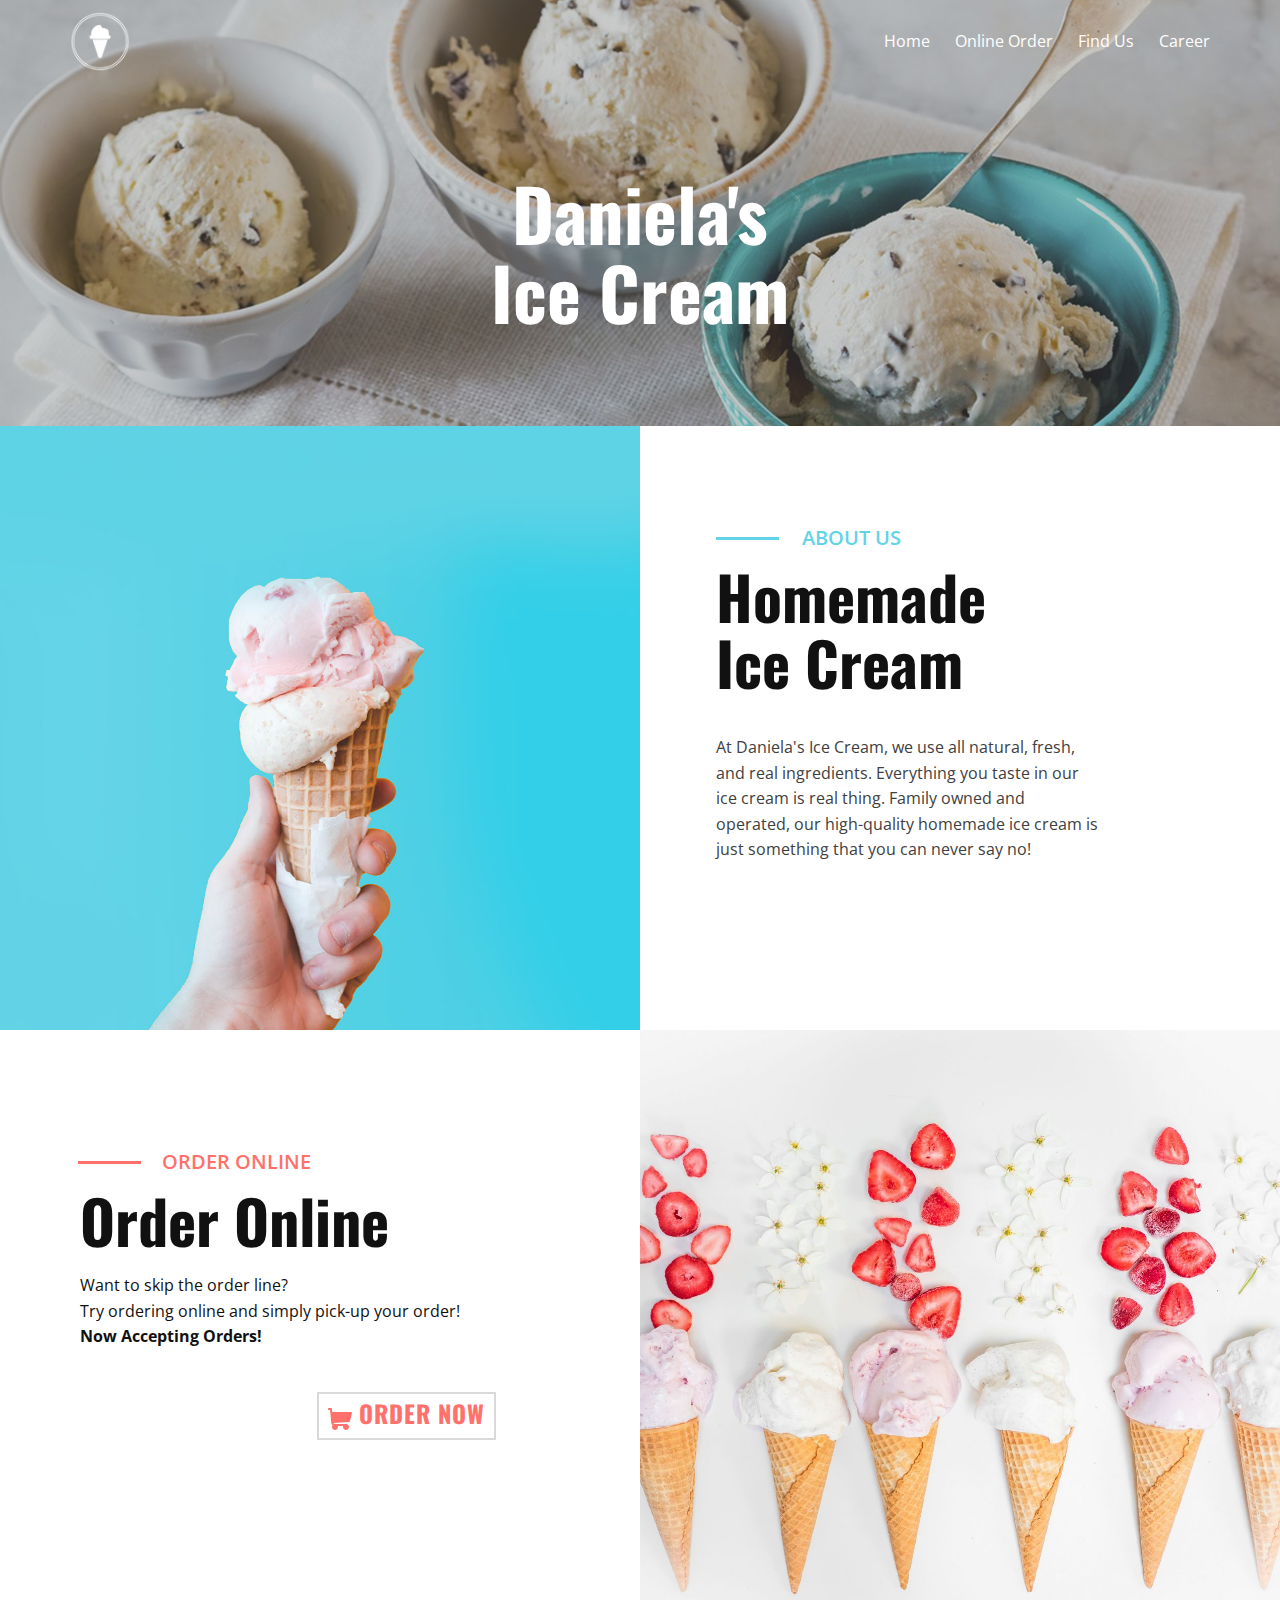
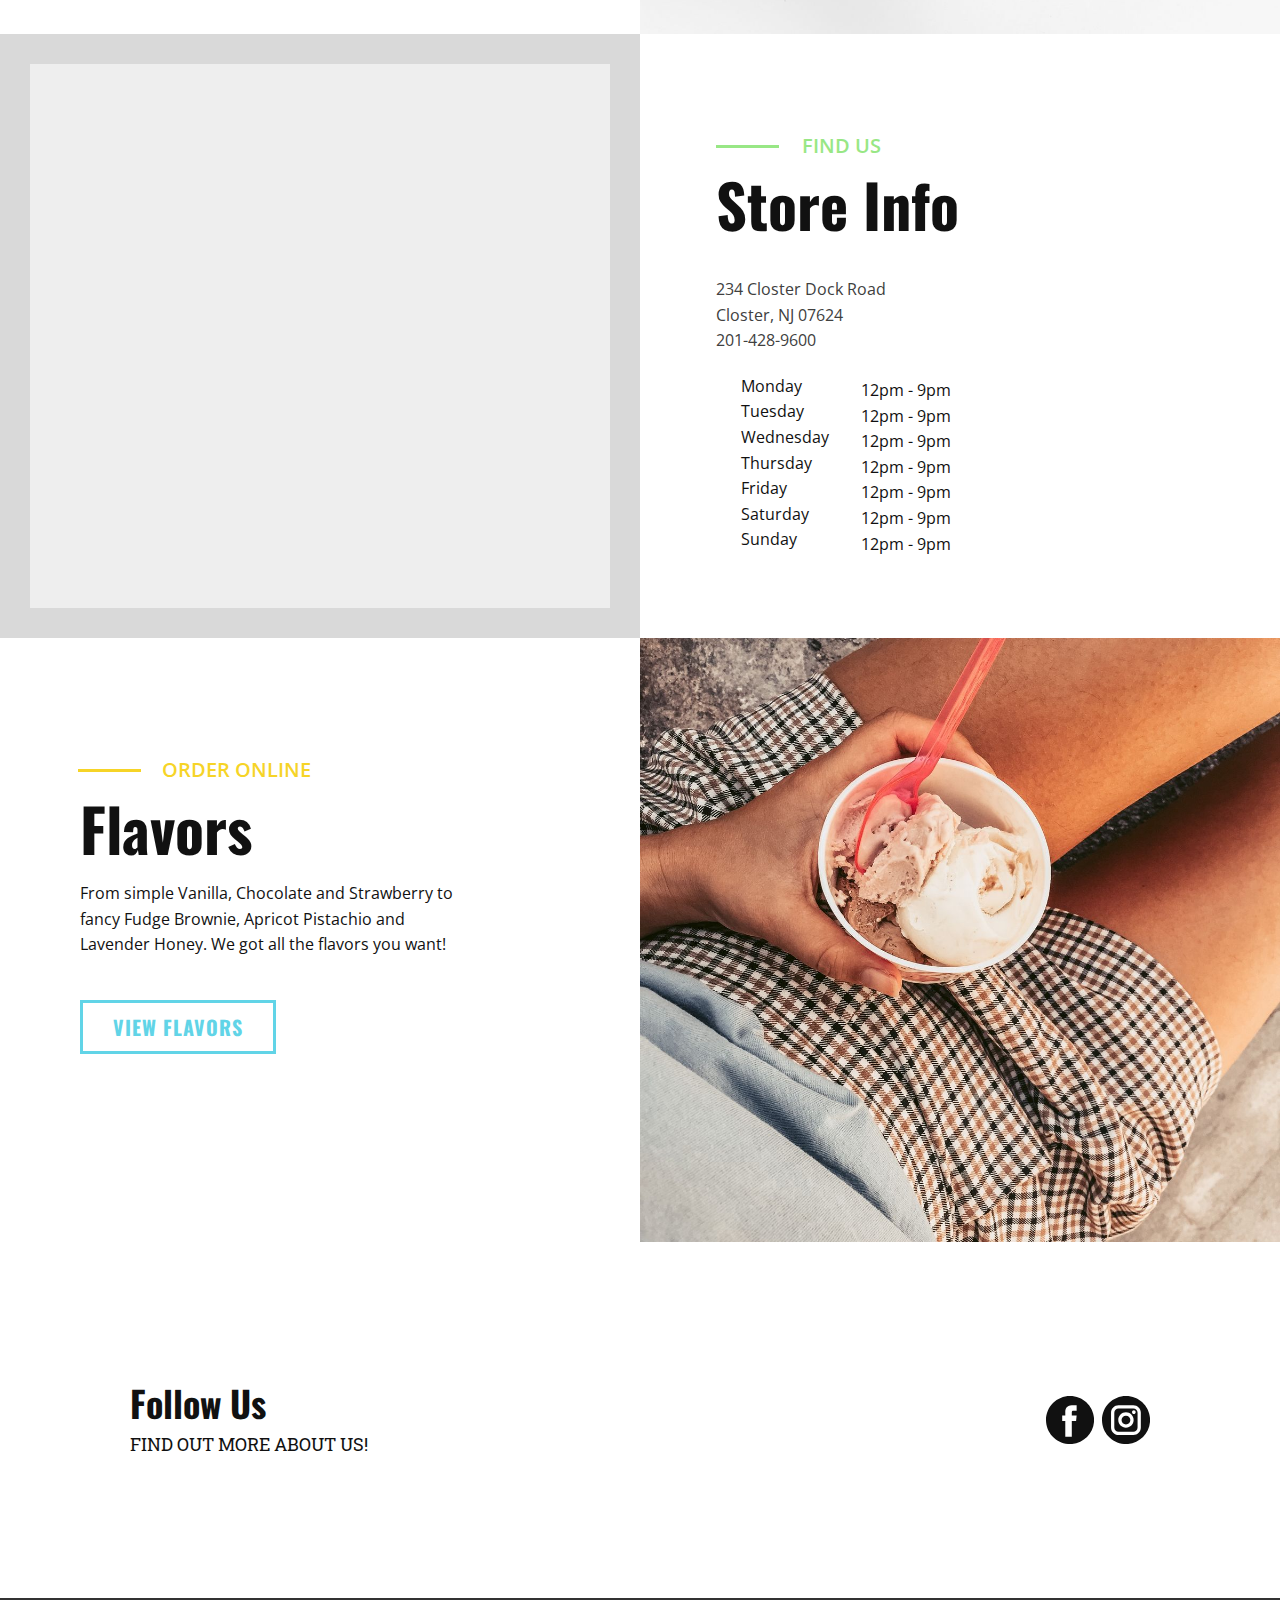
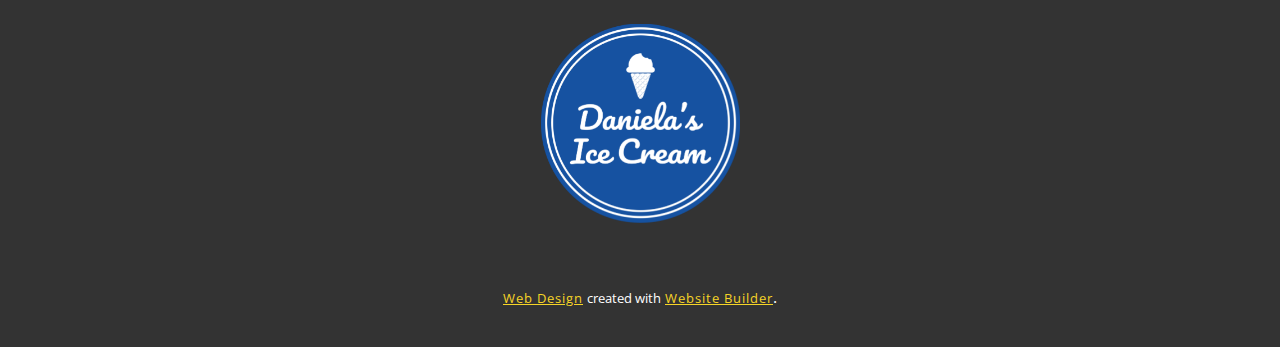
==== commit 6a5f9c7c: "reordered and added online order to menu" ====
--- a/index.html
+++ b/index.html
@@ -46,6 +46,7 @@
           </div>
           <div class="u-custom-menu u-nav-container">
             <ul class="u-nav u-spacing-25 u-unstyled u-nav-1"><li class="u-nav-item"><a class="u-button-style u-nav-link" href="Home.html" style="padding: 8px 0px;">Home</a>
+</li><li class="u-nav-item"><a class="u-button-style u-nav-link" href="https://danielasicecream.square.site/" style="padding: 8px 0px;">Online Order</a>
 </li><li class="u-nav-item"><a class="u-button-style u-nav-link" href="Home.html#carousel_e4a8" data-page-id="13738382" style="padding: 8px 0px;">Find Us</a>
 </li><li class="u-nav-item"><a class="u-button-style u-nav-link" href="Career.html" style="padding: 8px 0px;">Career</a>
 </li></ul>
@@ -55,6 +56,7 @@
               <div class="u-sidenav-overflow">
                 <div class="u-menu-close"></div>
                 <ul class="u-align-center u-nav u-popupmenu-items u-unstyled u-nav-2"><li class="u-nav-item"><a class="u-button-style u-nav-link" href="Home.html" style="padding: 8px 0px;">Home</a>
+</li><li class="u-nav-item"><a class="u-button-style u-nav-link" href="https://danielasicecream.square.site/" style="padding: 8px 0px;">Online Order</a>
 </li><li class="u-nav-item"><a class="u-button-style u-nav-link" href="Home.html#carousel_e4a8" data-page-id="13738382" style="padding: 8px 0px;">Find Us</a>
 </li><li class="u-nav-item"><a class="u-button-style u-nav-link" href="Career.html" style="padding: 8px 0px;">Career</a>
 </li></ul>
@@ -97,20 +99,23 @@
         </div>
       </div>
     </section>
-    <section class="u-clearfix u-section-3" id="carousel_cd40">
+    <section class="u-clearfix u-section-3" id="sec-eb0f">
       <div class="u-clearfix u-expanded-width u-layout-wrap u-layout-wrap-1">
         <div class="u-layout">
           <div class="u-layout-row">
             <div class="u-container-style u-layout-cell u-left-cell u-size-30 u-layout-cell-1">
               <div class="u-container-layout u-container-layout-1">
-                <h5 class="u-text u-text-palette-1-base u-text-1">order online</h5>
-                <div class="u-border-3 u-border-palette-1-base u-line u-line-horizontal u-line-1"></div>
-                <h1 class="u-text u-text-2">Flavors</h1>
-                <p class="u-text u-text-3">From simple Vanilla, Chocolate and Strawberry to fancy Fudge Brownie, Apricot Pistachio and Lavender Honey. We got all the flavors you want!</p>
-                <a href="Flavor.html" data-page-id="106804986" class="u-border-3 u-border-palette-2-base u-btn u-button-style u-hover-palette-1-base u-btn-1">VIEW FLAVORS</a>
-              </div>
-            </div>
-            <div class="u-align-left-md u-align-left-xs u-container-style u-image u-layout-cell u-right-cell u-size-30 u-image-1" data-image-width="1200" data-image-height="1600">
+                <h5 class="u-text u-text-custom-color-2 u-text-1">order online</h5>
+                <div class="u-border-3 u-border-custom-color-2 u-line u-line-horizontal u-line-1"></div>
+                <h1 class="u-text u-text-2">Order Online</h1>
+                <p class="u-text u-text-3">Want to skip the order line?<br>Try ordering online and simply pick-up your order!<br>
+                  <span style="font-weight: 700;">Now Accepting Orders!</span>
+                </p>
+                <a href="https://danielasicecream.square.site/" class="u-border-2 u-border-grey-15 u-btn u-button-style u-text-custom-color-2 u-text-hover-palette-2-base u-btn-1"><span class="u-icon u-text-palette-2-base"><svg xmlns="http://www.w3.org/2000/svg" xmlns:xlink="http://www.w3.org/1999/xlink" version="1.1" xml:space="preserve" class="u-svg-content" viewBox="0 0 511.334 511.334" style="width: 1em; height: 1em;"><path d="m506.887 114.74c-3.979-5.097-10.086-8.076-16.553-8.076h-399.808l-5.943-66.207c-.972-10.827-10.046-19.123-20.916-19.123h-42.667c-11.598 0-21 9.402-21 21s9.402 21 21 21h23.468l23.018 256.439c.005.302-.01.599.007.903.047.806.152 1.594.286 2.37l.842 9.376c.016.177.034.354.055.529 2.552 22.11 13.851 41.267 30.19 54.21-8.466 10.812-13.532 24.407-13.532 39.172 0 35.106 28.561 63.667 63.666 63.667 35.106 0 63.667-28.561 63.667-63.667 0-7.605-1.345-14.9-3.801-21.667h114.936c-2.457 6.767-3.801 14.062-3.801 21.667 0 35.106 28.561 63.667 63.667 63.667s63.667-28.561 63.667-63.667-28.561-63.667-63.667-63.667h-234.526c-15.952 0-29.853-9.624-35.853-23.646l335.608-19.724c9.162-.538 16.914-6.966 19.141-15.87l42.67-170.67c1.567-6.272.158-12.918-3.821-18.016z"></path></svg><img></span>&nbsp;ORDER NOW
+                </a>
+              </div>
+            </div>
+            <div class="u-align-left-md u-align-left-xs u-container-style u-image u-layout-cell u-right-cell u-size-30 u-image-1">
               <div class="u-container-layout"></div>
             </div>
           </div>
@@ -151,23 +156,20 @@
         </div>
       </div>
     </section>
-    <section class="u-clearfix u-section-5" id="sec-eb0f">
+    <section class="u-clearfix u-section-5" id="carousel_cd40">
       <div class="u-clearfix u-expanded-width u-layout-wrap u-layout-wrap-1">
         <div class="u-layout">
           <div class="u-layout-row">
             <div class="u-container-style u-layout-cell u-left-cell u-size-30 u-layout-cell-1">
               <div class="u-container-layout u-container-layout-1">
-                <h5 class="u-text u-text-custom-color-2 u-text-1">order online</h5>
-                <div class="u-border-3 u-border-custom-color-2 u-line u-line-horizontal u-line-1"></div>
-                <h1 class="u-text u-text-2">Order Online</h1>
-                <p class="u-text u-text-3">Want to skip the order line?<br>Try ordering online and simply pick-up your order!<br>
-                  <span style="font-weight: 700;">Now Accepting Orders!</span>
-                </p>
-                <a href="https://danielas-ice-cream-104451.square.site/" class="u-border-2 u-border-grey-15 u-btn u-button-style u-text-custom-color-2 u-text-hover-palette-2-base u-btn-1"><span class="u-icon u-text-palette-2-base"><svg xmlns="http://www.w3.org/2000/svg" xmlns:xlink="http://www.w3.org/1999/xlink" version="1.1" xml:space="preserve" class="u-svg-content" viewBox="0 0 511.334 511.334" style="width: 1em; height: 1em;"><path d="m506.887 114.74c-3.979-5.097-10.086-8.076-16.553-8.076h-399.808l-5.943-66.207c-.972-10.827-10.046-19.123-20.916-19.123h-42.667c-11.598 0-21 9.402-21 21s9.402 21 21 21h23.468l23.018 256.439c.005.302-.01.599.007.903.047.806.152 1.594.286 2.37l.842 9.376c.016.177.034.354.055.529 2.552 22.11 13.851 41.267 30.19 54.21-8.466 10.812-13.532 24.407-13.532 39.172 0 35.106 28.561 63.667 63.666 63.667 35.106 0 63.667-28.561 63.667-63.667 0-7.605-1.345-14.9-3.801-21.667h114.936c-2.457 6.767-3.801 14.062-3.801 21.667 0 35.106 28.561 63.667 63.667 63.667s63.667-28.561 63.667-63.667-28.561-63.667-63.667-63.667h-234.526c-15.952 0-29.853-9.624-35.853-23.646l335.608-19.724c9.162-.538 16.914-6.966 19.141-15.87l42.67-170.67c1.567-6.272.158-12.918-3.821-18.016z"></path></svg><img></span>&nbsp;ORDER NOW
-                </a>
-              </div>
-            </div>
-            <div class="u-align-left-md u-align-left-xs u-container-style u-image u-layout-cell u-right-cell u-size-30 u-image-1">
+                <h5 class="u-text u-text-palette-1-base u-text-1">order online</h5>
+                <div class="u-border-3 u-border-palette-1-base u-line u-line-horizontal u-line-1"></div>
+                <h1 class="u-text u-text-2">Flavors</h1>
+                <p class="u-text u-text-3">From simple Vanilla, Chocolate and Strawberry to fancy Fudge Brownie, Apricot Pistachio and Lavender Honey. We got all the flavors you want!</p>
+                <a href="Flavor.html" data-page-id="106804986" class="u-border-3 u-border-palette-2-base u-btn u-button-style u-hover-palette-1-base u-btn-1">VIEW FLAVORS</a>
+              </div>
+            </div>
+            <div class="u-align-left-md u-align-left-xs u-container-style u-image u-layout-cell u-right-cell u-size-30 u-image-1" data-image-width="1200" data-image-height="1600">
               <div class="u-container-layout"></div>
             </div>
           </div>
--- a/Home.css
+++ b/Home.css
@@ -341,14 +341,16 @@
 }
 
 .u-section-3 .u-btn-1 {
+  border-style: solid;
+  font-size: 1.5rem;
   background-image: none;
-  border-style: solid;
-  margin: 42px auto 0 80px;
+  margin: 42px 68px 0 auto;
+  padding: 3px 9px 4px;
 }
 
 .u-section-3 .u-image-1 {
   min-height: 604px;
-  background-image: url("images/ida-marie-dyroy-RFxUxlapQAk-unsplash.jpg");
+  background-image: url("images/strawberry_ice_cream.jpg");
   background-position: 50% 50%;
 }
 
@@ -398,8 +400,7 @@
   }
 
   .u-section-3 .u-btn-1 {
-    margin-top: 26px;
-    margin-left: 49px;
+    margin-right: 0;
   }
 
   .u-section-3 .u-image-1 {
@@ -445,8 +446,7 @@
   }
 
   .u-section-3 .u-btn-1 {
-    margin-top: 50px;
-    margin-left: 50px;
+    margin-top: 47px;
   }
 
   .u-section-3 .u-image-1 {
@@ -460,7 +460,7 @@
   }
 
   .u-section-3 .u-layout-cell-1 {
-    min-height: 349px;
+    min-height: 343px;
   }
 
   .u-section-3 .u-container-layout-1 {
@@ -495,7 +495,8 @@
   }
 
   .u-section-3 .u-btn-1 {
-    margin-top: 18px;
+    margin-top: 39px;
+    margin-right: 50px;
   }
 
   .u-section-3 .u-image-1 {
@@ -510,7 +511,7 @@
 
   .u-section-3 .u-layout-cell-1 {
     order: 1;
-    min-height: 450px;
+    min-height: 422px;
   }
 
   .u-section-3 .u-text-1 {
@@ -879,16 +880,14 @@
 }
 
 .u-section-5 .u-btn-1 {
+  background-image: none;
   border-style: solid;
-  font-size: 1.5rem;
-  background-image: none;
-  margin: 42px 68px 0 auto;
-  padding: 3px 9px 4px;
+  margin: 42px auto 0 80px;
 }
 
 .u-section-5 .u-image-1 {
   min-height: 604px;
-  background-image: url("images/strawberry_ice_cream.jpg");
+  background-image: url("images/ida-marie-dyroy-RFxUxlapQAk-unsplash.jpg");
   background-position: 50% 50%;
 }
 
@@ -938,7 +937,8 @@
   }
 
   .u-section-5 .u-btn-1 {
-    margin-right: 0;
+    margin-top: 26px;
+    margin-left: 49px;
   }
 
   .u-section-5 .u-image-1 {
@@ -984,7 +984,8 @@
   }
 
   .u-section-5 .u-btn-1 {
-    margin-top: 47px;
+    margin-top: 50px;
+    margin-left: 50px;
   }
 
   .u-section-5 .u-image-1 {
@@ -998,7 +999,7 @@
   }
 
   .u-section-5 .u-layout-cell-1 {
-    min-height: 343px;
+    min-height: 349px;
   }
 
   .u-section-5 .u-container-layout-1 {
@@ -1033,8 +1034,7 @@
   }
 
   .u-section-5 .u-btn-1 {
-    margin-top: 39px;
-    margin-right: 50px;
+    margin-top: 18px;
   }
 
   .u-section-5 .u-image-1 {
@@ -1049,7 +1049,7 @@
 
   .u-section-5 .u-layout-cell-1 {
     order: 1;
-    min-height: 422px;
+    min-height: 450px;
   }
 
   .u-section-5 .u-text-1 {
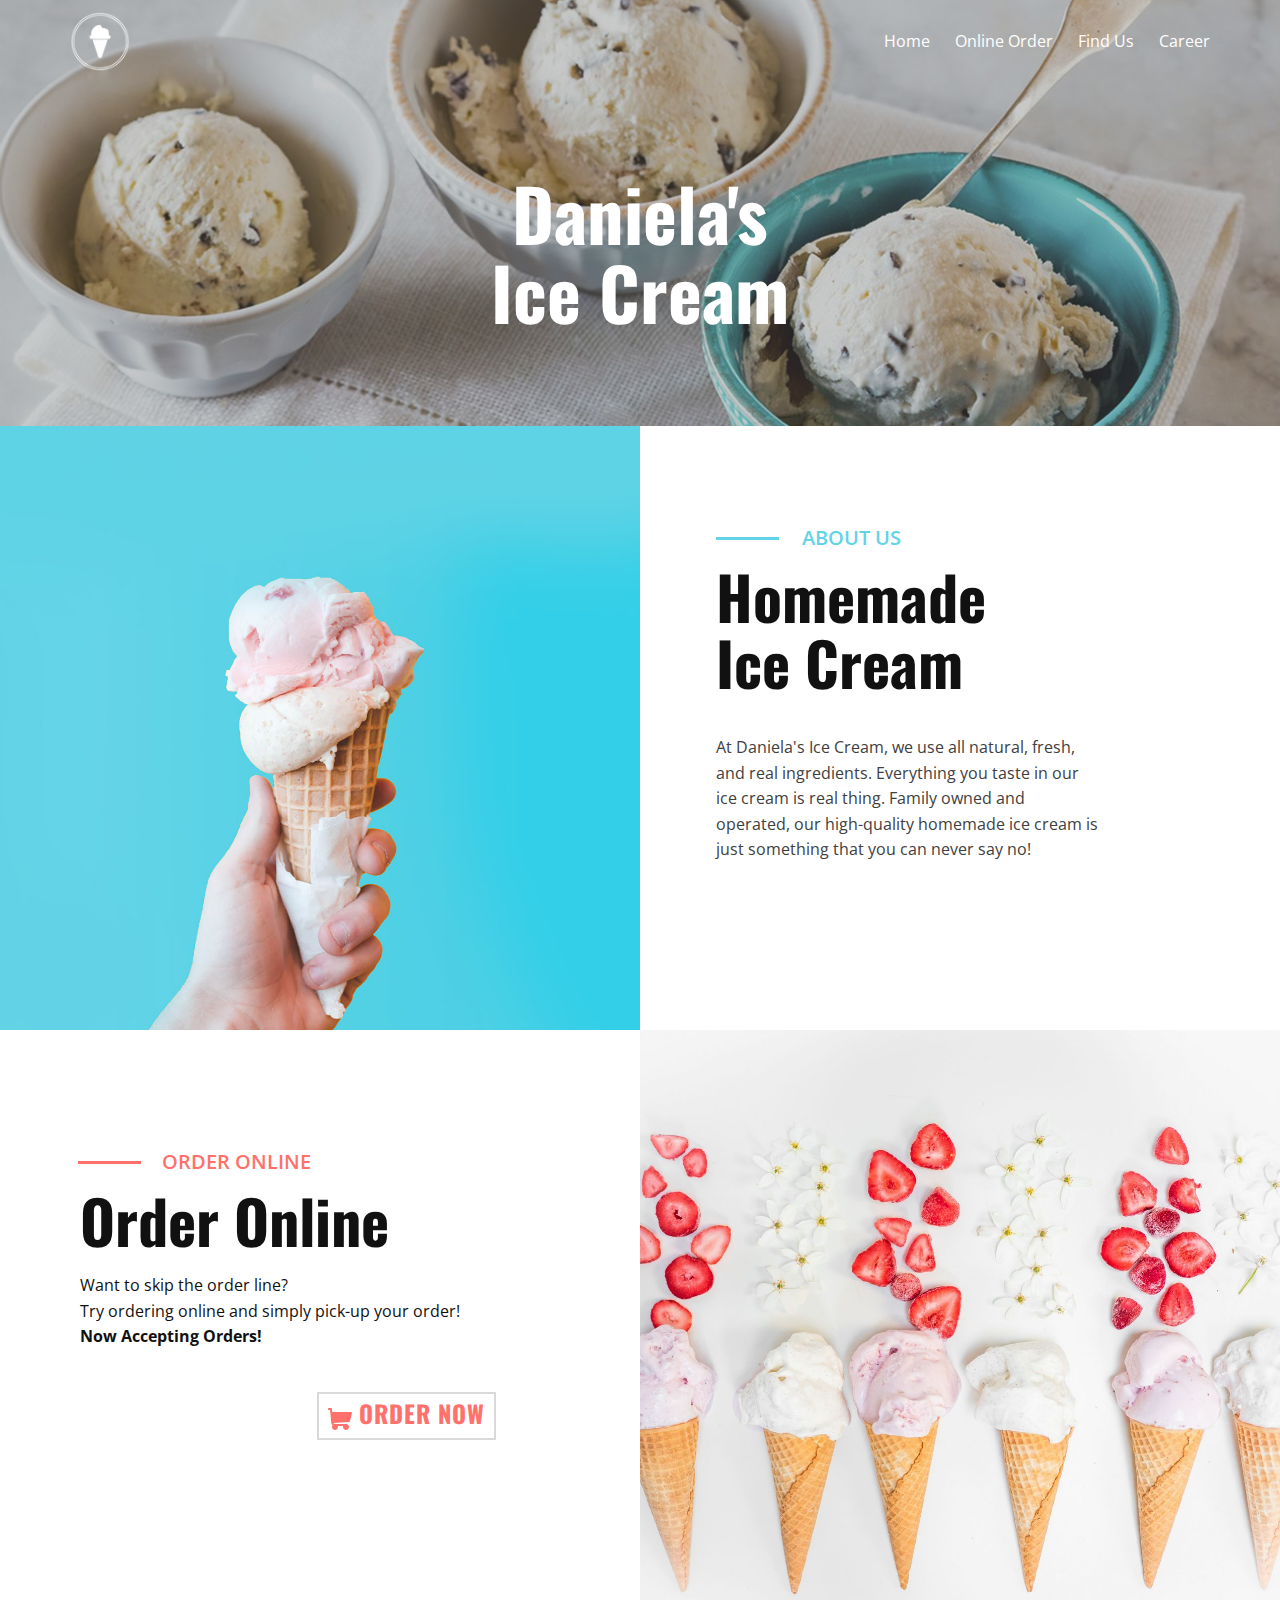
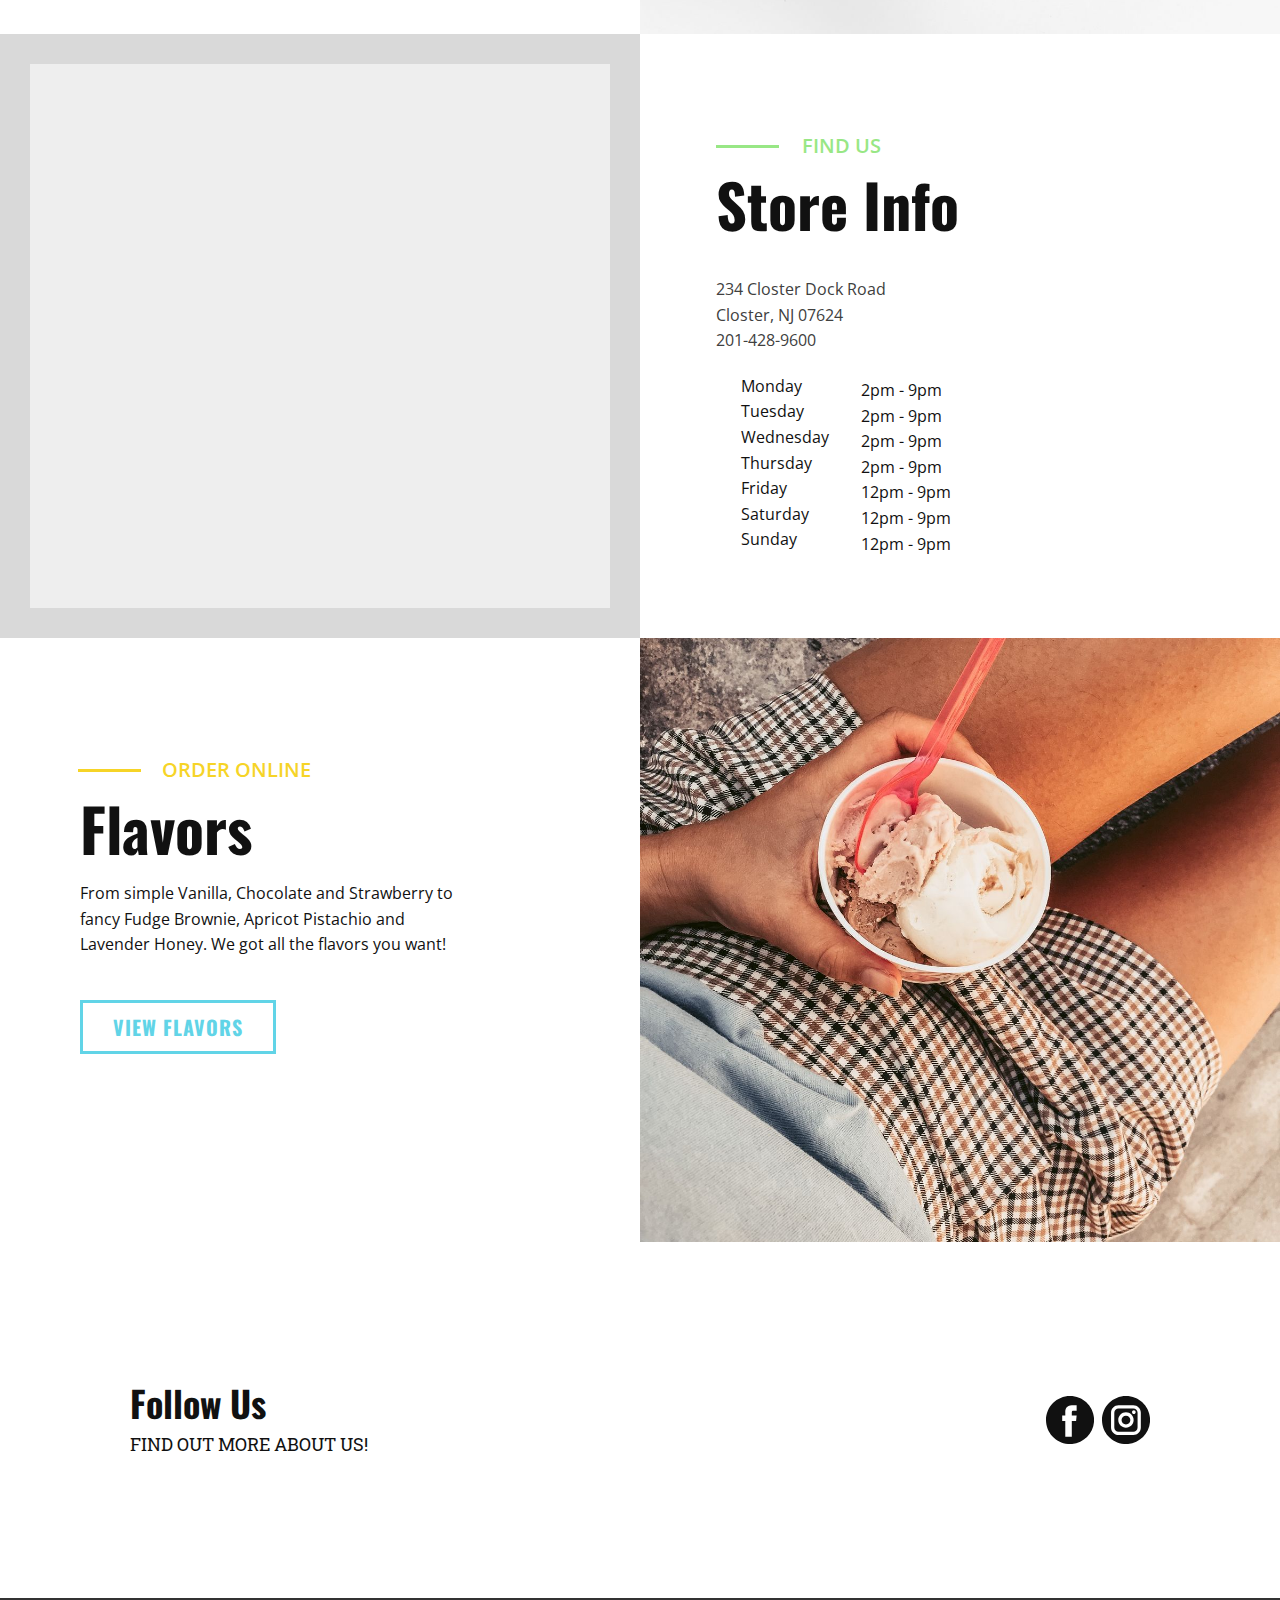
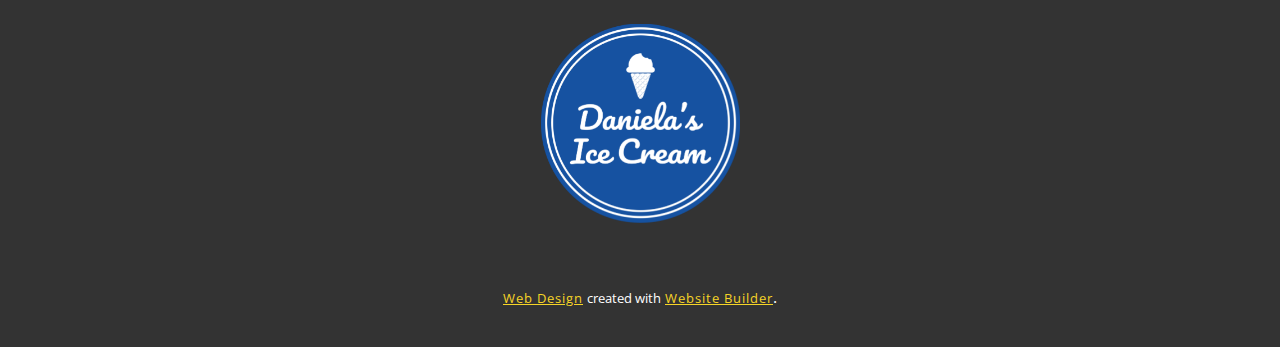
==== commit 2c20d8cb: "change store hour" ====
--- a/index.html
+++ b/index.html
@@ -146,7 +146,7 @@
                   <div class="u-container-layout u-container-layout-3">
                     <p class="u-align-left-xs u-text u-text-4">Monday<br>Tuesday<br>Wednesday<br>Thursday<br>Friday<br>Saturday<br>Sunday
                     </p>
-                    <p class="u-text u-text-5">12pm - 9pm<br>12pm - 9pm<br>12pm - 9pm<br>12pm - 9pm<br>12pm - 9pm<br>12pm - 9pm<br>12pm - 9pm
+                    <p class="u-text u-text-5">2pm - 9pm<br>2pm - 9pm<br>2pm - 9pm<br>2pm - 9pm<br>12pm - 9pm<br>12pm - 9pm<br>12pm - 9pm
                     </p>
                   </div>
                 </div>
--- a/nicepage.css
+++ b/nicepage.css
@@ -31686,7 +31686,7 @@
   }
 
   .u-header .u-image-1 {
-    width: 64px;
+    width: auto;
   }
 }
 .u-footer .u-sheet-1 {
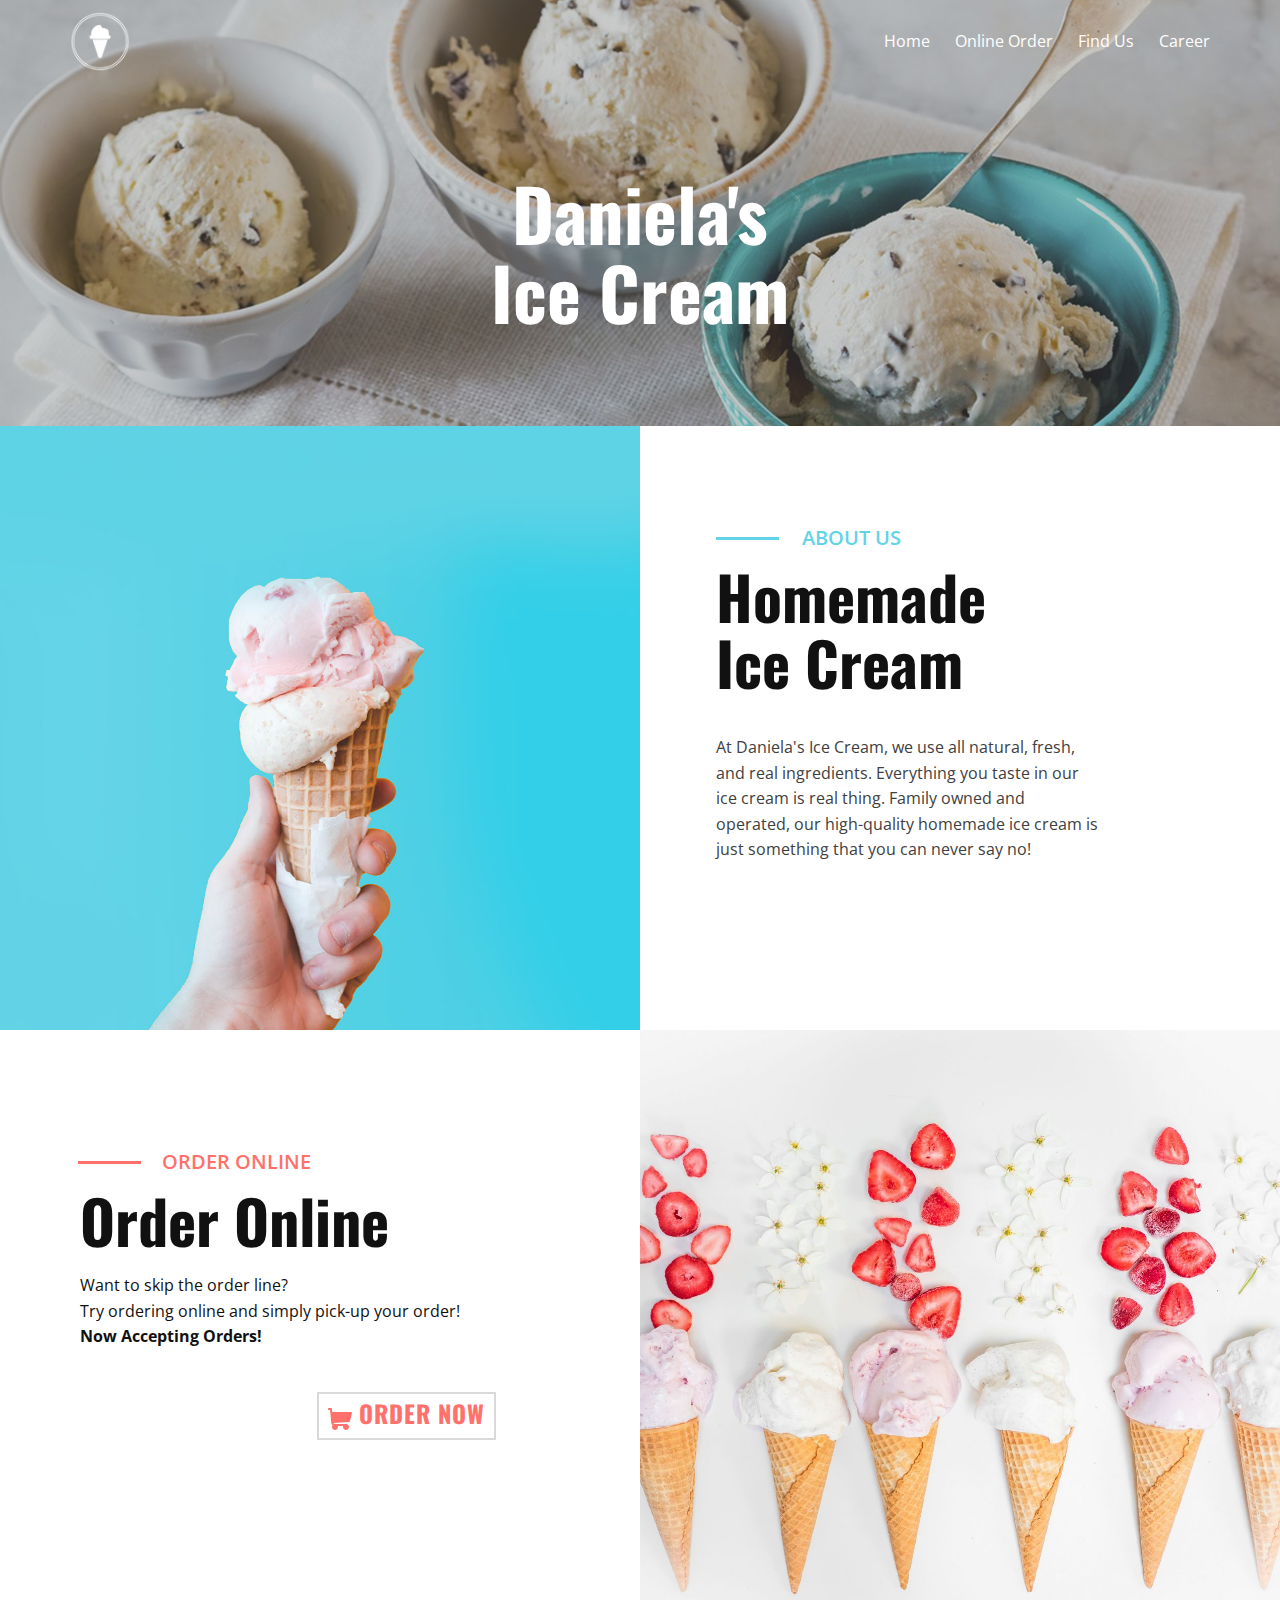
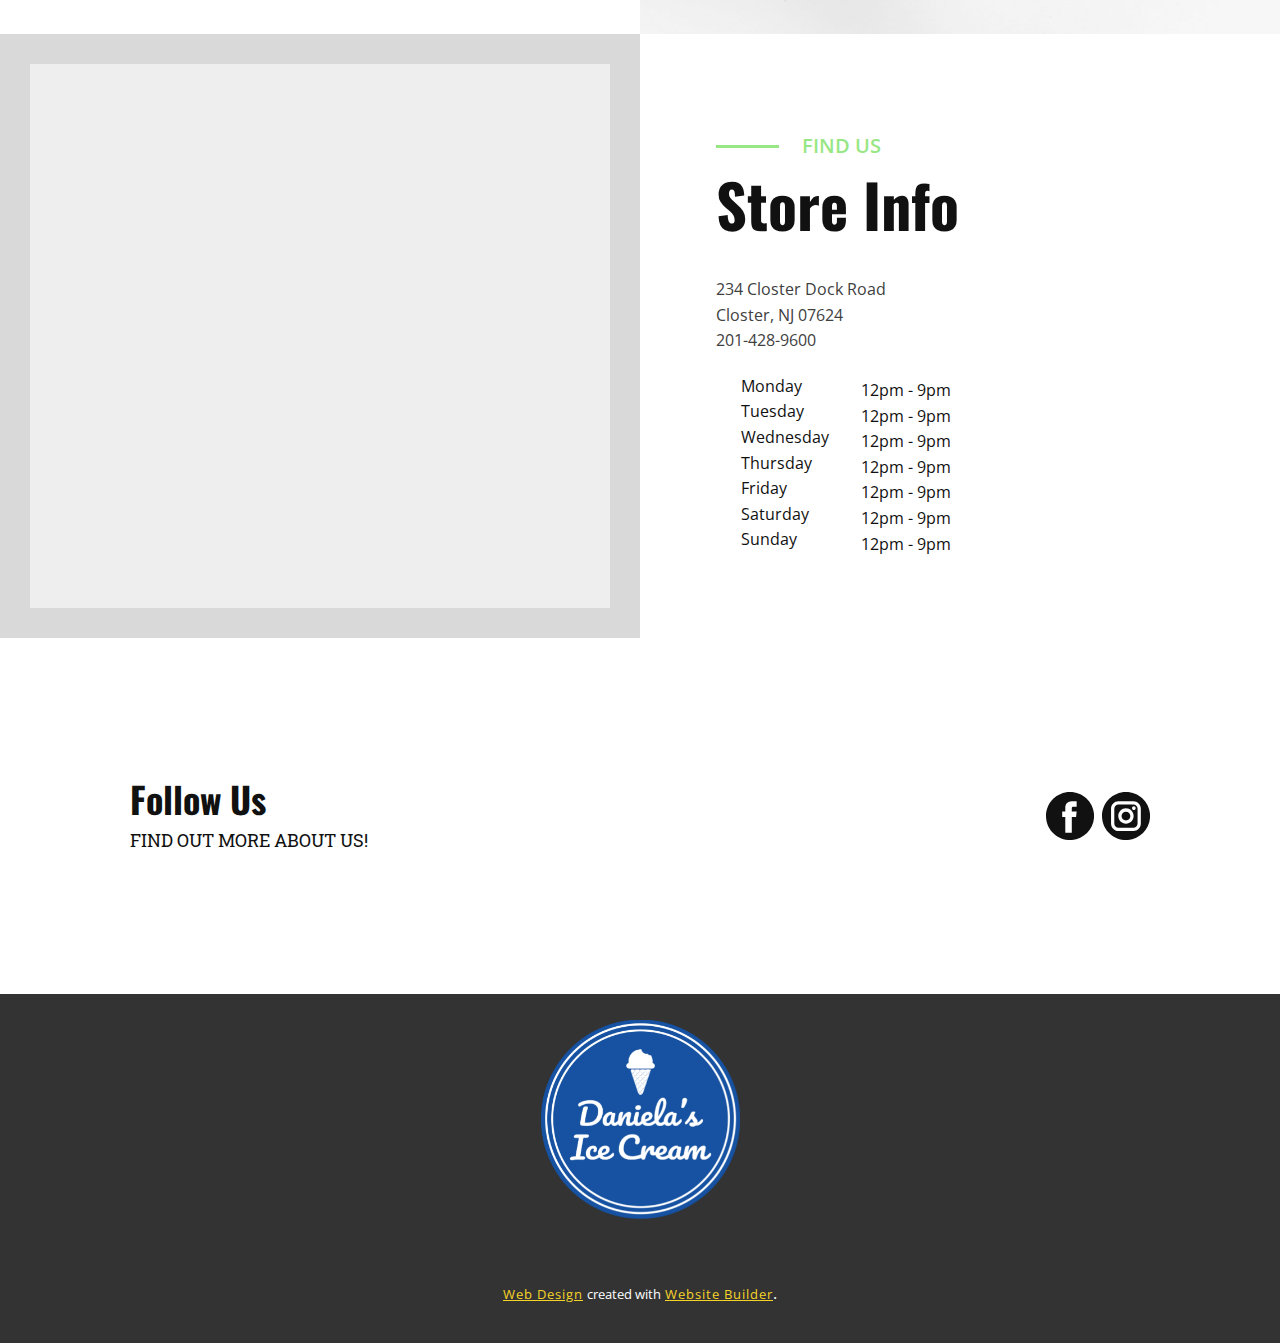
==== commit 847df1ed: "removed flavor enabled career" ====
--- a/index.html
+++ b/index.html
@@ -14,7 +14,6 @@
     <meta name="generator" content="Nicepage 3.1.3, nicepage.com">
     <link id="u-theme-google-font" rel="stylesheet" href="https://fonts.googleapis.com/css?family=Oswald:200,300,400,500,600,700|Open+Sans:300,300i,400,400i,600,600i,700,700i,800,800i">
     <link id="u-page-google-font" rel="stylesheet" href="https://fonts.googleapis.com/css?family=Oswald:200,300,400,500,600,700|Roboto+Slab:100,300,400,700|text-font|heading-font">
-    
     
     
     
@@ -146,7 +145,7 @@
                   <div class="u-container-layout u-container-layout-3">
                     <p class="u-align-left-xs u-text u-text-4">Monday<br>Tuesday<br>Wednesday<br>Thursday<br>Friday<br>Saturday<br>Sunday
                     </p>
-                    <p class="u-text u-text-5">2pm - 9pm<br>2pm - 9pm<br>2pm - 9pm<br>2pm - 9pm<br>12pm - 9pm<br>12pm - 9pm<br>12pm - 9pm
+                    <p class="u-text u-text-5">12pm - 9pm<br>12pm - 9pm<br>12pm - 9pm<br>12pm - 9pm<br>12pm - 9pm<br>12pm - 9pm<br>12pm - 9pm
                     </p>
                   </div>
                 </div>
@@ -156,27 +155,7 @@
         </div>
       </div>
     </section>
-    <section class="u-clearfix u-section-5" id="carousel_cd40">
-      <div class="u-clearfix u-expanded-width u-layout-wrap u-layout-wrap-1">
-        <div class="u-layout">
-          <div class="u-layout-row">
-            <div class="u-container-style u-layout-cell u-left-cell u-size-30 u-layout-cell-1">
-              <div class="u-container-layout u-container-layout-1">
-                <h5 class="u-text u-text-palette-1-base u-text-1">order online</h5>
-                <div class="u-border-3 u-border-palette-1-base u-line u-line-horizontal u-line-1"></div>
-                <h1 class="u-text u-text-2">Flavors</h1>
-                <p class="u-text u-text-3">From simple Vanilla, Chocolate and Strawberry to fancy Fudge Brownie, Apricot Pistachio and Lavender Honey. We got all the flavors you want!</p>
-                <a href="Flavor.html" data-page-id="106804986" class="u-border-3 u-border-palette-2-base u-btn u-button-style u-hover-palette-1-base u-btn-1">VIEW FLAVORS</a>
-              </div>
-            </div>
-            <div class="u-align-left-md u-align-left-xs u-container-style u-image u-layout-cell u-right-cell u-size-30 u-image-1" data-image-width="1200" data-image-height="1600">
-              <div class="u-container-layout"></div>
-            </div>
-          </div>
-        </div>
-      </div>
-    </section>
-    <section class="u-clearfix u-section-6" id="sec-d8da">
+    <section class="u-clearfix u-section-5" id="sec-d8da">
       <div class="u-clearfix u-sheet u-valign-middle u-sheet-1">
         <div class="u-clearfix u-expanded-width u-layout-wrap u-layout-wrap-1">
           <div class="u-gutter-0 u-layout">
--- a/Home.css
+++ b/Home.css
@@ -839,286 +839,41 @@
   .u-section-4 .u-text-5 {
     margin-left: 118px;
   }
-}.u-section-5 {
-  min-height: 600px;
+}.u-section-5 .u-sheet-1 {
+  min-height: 356px;
 }
 
 .u-section-5 .u-layout-wrap-1 {
-  margin: 0 auto 0 0;
+  margin: 60px auto 60px 0;
 }
 
 .u-section-5 .u-layout-cell-1 {
-  background-image: none;
-  min-height: 604px;
+  min-height: 175px;
 }
 
 .u-section-5 .u-container-layout-1 {
-  padding-right: 76px;
+  padding: 30px 60px;
 }
 
 .u-section-5 .u-text-1 {
-  line-height: 1;
-  margin: 122px 103px 0 162px;
-}
-
-.u-section-5 .u-line-1 {
-  width: 63px;
-  height: 3px;
-  transform-origin: left center 0px;
-  margin: -11px auto 0 78px;
+  margin: 18px 0 0;
 }
 
 .u-section-5 .u-text-2 {
-  font-size: 3.75rem;
-  margin: 23px 99px 0 80px;
-}
-
-.u-section-5 .u-text-3 {
-  margin-left: 80px;
-  margin-right: 99px;
-  margin-bottom: 0;
-}
-
-.u-section-5 .u-btn-1 {
-  background-image: none;
-  border-style: solid;
-  margin: 42px auto 0 80px;
-}
-
-.u-section-5 .u-image-1 {
-  min-height: 604px;
-  background-image: url("images/ida-marie-dyroy-RFxUxlapQAk-unsplash.jpg");
-  background-position: 50% 50%;
-}
-
-@media (max-width: 1199px) {
-  .u-section-5 {
-    min-height: 590px;
-  }
-
-  .u-section-5 .u-layout-wrap-1 {
-    margin-right: initial;
-    margin-left: initial;
-  }
-
-  .u-section-5 .u-layout-cell-1 {
-    min-height: 590px;
-  }
-
-  .u-section-5 .u-text-1 {
-    width: auto;
-    line-height: 24px;
-    margin-top: 85px;
-    margin-right: 0;
-    margin-left: 154px;
-  }
-
-  .u-section-5 .u-line-1 {
-    top: 0;
-    bottom: 0;
-    left: 0;
-    right: 0;
-    min-height: 0;
-    margin-top: -13px;
-  }
-
-  .u-section-5 .u-text-2 {
-    width: auto;
-    min-height: 0;
-    margin-right: -1px;
-    margin-left: 78px;
-  }
-
-  .u-section-5 .u-text-3 {
-    width: auto;
-    margin-top: 20px;
-    margin-right: 0;
-    margin-left: 49px;
-  }
-
-  .u-section-5 .u-btn-1 {
-    margin-top: 26px;
-    margin-left: 49px;
-  }
-
-  .u-section-5 .u-image-1 {
-    min-height: 590px;
-  }
-}
-
-@media (max-width: 991px) {
-  .u-section-5 {
-    min-height: 530px;
-  }
-
-  .u-section-5 .u-layout-cell-1 {
-    min-height: 530px;
-  }
-
-  .u-section-5 .u-container-layout-1 {
-    padding-right: 30px;
-  }
-
-  .u-section-5 .u-text-1 {
-    margin-top: 55px;
-    margin-right: -20px;
-    margin-left: 127px;
-  }
-
-  .u-section-5 .u-line-1 {
-    width: 55px;
-    min-height: auto;
-    margin-left: 50px;
-  }
-
-  .u-section-5 .u-text-2 {
-    min-height: auto;
-    font-size: 3rem;
-    margin-right: -20px;
-    margin-left: 50px;
-  }
-
-  .u-section-5 .u-text-3 {
-    margin-top: 62px;
-    margin-left: 50px;
-  }
-
-  .u-section-5 .u-btn-1 {
-    margin-top: 50px;
-    margin-left: 50px;
-  }
-
-  .u-section-5 .u-image-1 {
-    min-height: 530px;
-  }
-}
-
-@media (max-width: 767px) {
-  .u-section-5 {
-    min-height: 1090px;
-  }
-
-  .u-section-5 .u-layout-cell-1 {
-    min-height: 349px;
-  }
-
-  .u-section-5 .u-container-layout-1 {
-    padding-right: 0;
-  }
-
-  .u-section-5 .u-text-1 {
-    margin-top: 80px;
-    margin-right: 74px;
-    margin-left: 141px;
-  }
-
-  .u-section-5 .u-line-1 {
-    width: 51px;
-    min-height: 0;
-    margin-right: 515px;
-    margin-left: 74px;
-  }
-
-  .u-section-5 .u-text-2 {
-    width: 492px;
-    position: relative;
-    min-height: 0;
-    font-size: 3.75rem;
-    margin-left: 74px;
-    margin-right: 74px;
-  }
-
-  .u-section-5 .u-text-3 {
-    margin-top: 23px;
-    margin-right: 50px;
-  }
-
-  .u-section-5 .u-btn-1 {
-    margin-top: 18px;
-  }
-
-  .u-section-5 .u-image-1 {
-    min-height: 527px;
-  }
-}
-
-@media (max-width: 575px) {
-  .u-section-5 {
-    min-height: 1100px;
-  }
-
-  .u-section-5 .u-layout-cell-1 {
-    order: 1;
-    min-height: 450px;
-  }
-
-  .u-section-5 .u-text-1 {
-    margin-top: 134px;
-    margin-right: 50px;
-    margin-left: 116px;
-  }
-
-  .u-section-5 .u-line-1 {
-    width: 43px;
-    min-height: auto;
-    transform: rotate(360deg);
-    margin-right: auto;
-    margin-left: 50px;
-  }
-
-  .u-section-5 .u-text-2 {
-    width: 340px;
-    min-height: auto;
-    margin-left: auto;
-    margin-right: auto;
-  }
-
-  .u-section-5 .u-text-3 {
-    width: 340px;
-    margin-top: 20px;
-    margin-left: auto;
-    margin-right: auto;
-  }
-
-  .u-section-5 .u-image-1 {
-    min-height: 530px;
-    order: 0;
-  }
-}.u-section-6 .u-sheet-1 {
-  min-height: 356px;
-}
-
-.u-section-6 .u-layout-wrap-1 {
-  margin: 60px auto 60px 0;
-}
-
-.u-section-6 .u-layout-cell-1 {
-  min-height: 175px;
-}
-
-.u-section-6 .u-container-layout-1 {
-  padding: 30px 60px;
-}
-
-.u-section-6 .u-text-1 {
-  margin: 18px 0 0;
-}
-
-.u-section-6 .u-text-2 {
   font-weight: 400;
   font-size: 1.125rem;
   margin: 10px 0 0;
 }
 
-.u-section-6 .u-layout-cell-2 {
+.u-section-5 .u-layout-cell-2 {
   min-height: 169px;
 }
 
-.u-section-6 .u-container-layout-2 {
+.u-section-5 .u-container-layout-2 {
   padding: 30px 60px;
 }
 
-.u-section-6 .u-social-icons-1 {
+.u-section-5 .u-social-icons-1 {
   height: 48px;
   min-height: 16px;
   width: 104px;
@@ -1127,79 +882,79 @@
   margin: 0 0 0 auto;
 }
 
-.u-section-6 .u-icon-1 {
+.u-section-5 .u-icon-1 {
   height: 100%;
 }
 
-.u-section-6 .u-icon-2 {
+.u-section-5 .u-icon-2 {
   height: 100%;
 }
 
 @media (max-width: 1199px) {
-  .u-section-6 .u-sheet-1 {
+  .u-section-5 .u-sheet-1 {
     min-height: 149px;
   }
 
-  .u-section-6 .u-layout-wrap-1 {
+  .u-section-5 .u-layout-wrap-1 {
     margin-right: initial;
     margin-left: initial;
   }
 
-  .u-section-6 .u-layout-cell-1 {
+  .u-section-5 .u-layout-cell-1 {
     min-height: 144px;
   }
 
-  .u-section-6 .u-layout-cell-2 {
+  .u-section-5 .u-layout-cell-2 {
     min-height: 139px;
   }
 }
 
 @media (max-width: 991px) {
-  .u-section-6 .u-sheet-1 {
+  .u-section-5 .u-sheet-1 {
     min-height: 110px;
   }
 
-  .u-section-6 .u-layout-cell-1 {
+  .u-section-5 .u-layout-cell-1 {
     min-height: 100px;
   }
 
-  .u-section-6 .u-container-layout-1 {
+  .u-section-5 .u-container-layout-1 {
     padding-left: 30px;
     padding-right: 30px;
   }
 
-  .u-section-6 .u-layout-cell-2 {
+  .u-section-5 .u-layout-cell-2 {
     min-height: 106px;
   }
 
-  .u-section-6 .u-container-layout-2 {
+  .u-section-5 .u-container-layout-2 {
     padding-left: 30px;
     padding-right: 30px;
   }
 }
 
 @media (max-width: 767px) {
-  .u-section-6 .u-container-layout-1 {
+  .u-section-5 .u-container-layout-1 {
     padding-left: 10px;
     padding-right: 10px;
   }
 
-  .u-section-6 .u-layout-cell-2 {
+  .u-section-5 .u-layout-cell-2 {
     min-height: 159px;
   }
 
-  .u-section-6 .u-container-layout-2 {
+  .u-section-5 .u-container-layout-2 {
     padding-left: 10px;
     padding-right: 10px;
   }
 
-  .u-section-6 .u-social-icons-1 {
+  .u-section-5 .u-social-icons-1 {
     margin-right: auto;
   }
 }
 
 @media (max-width: 575px) {
-  .u-section-6 .u-layout-cell-2 {
+  .u-section-5 .u-layout-cell-2 {
     min-height: 100px;
   }
 }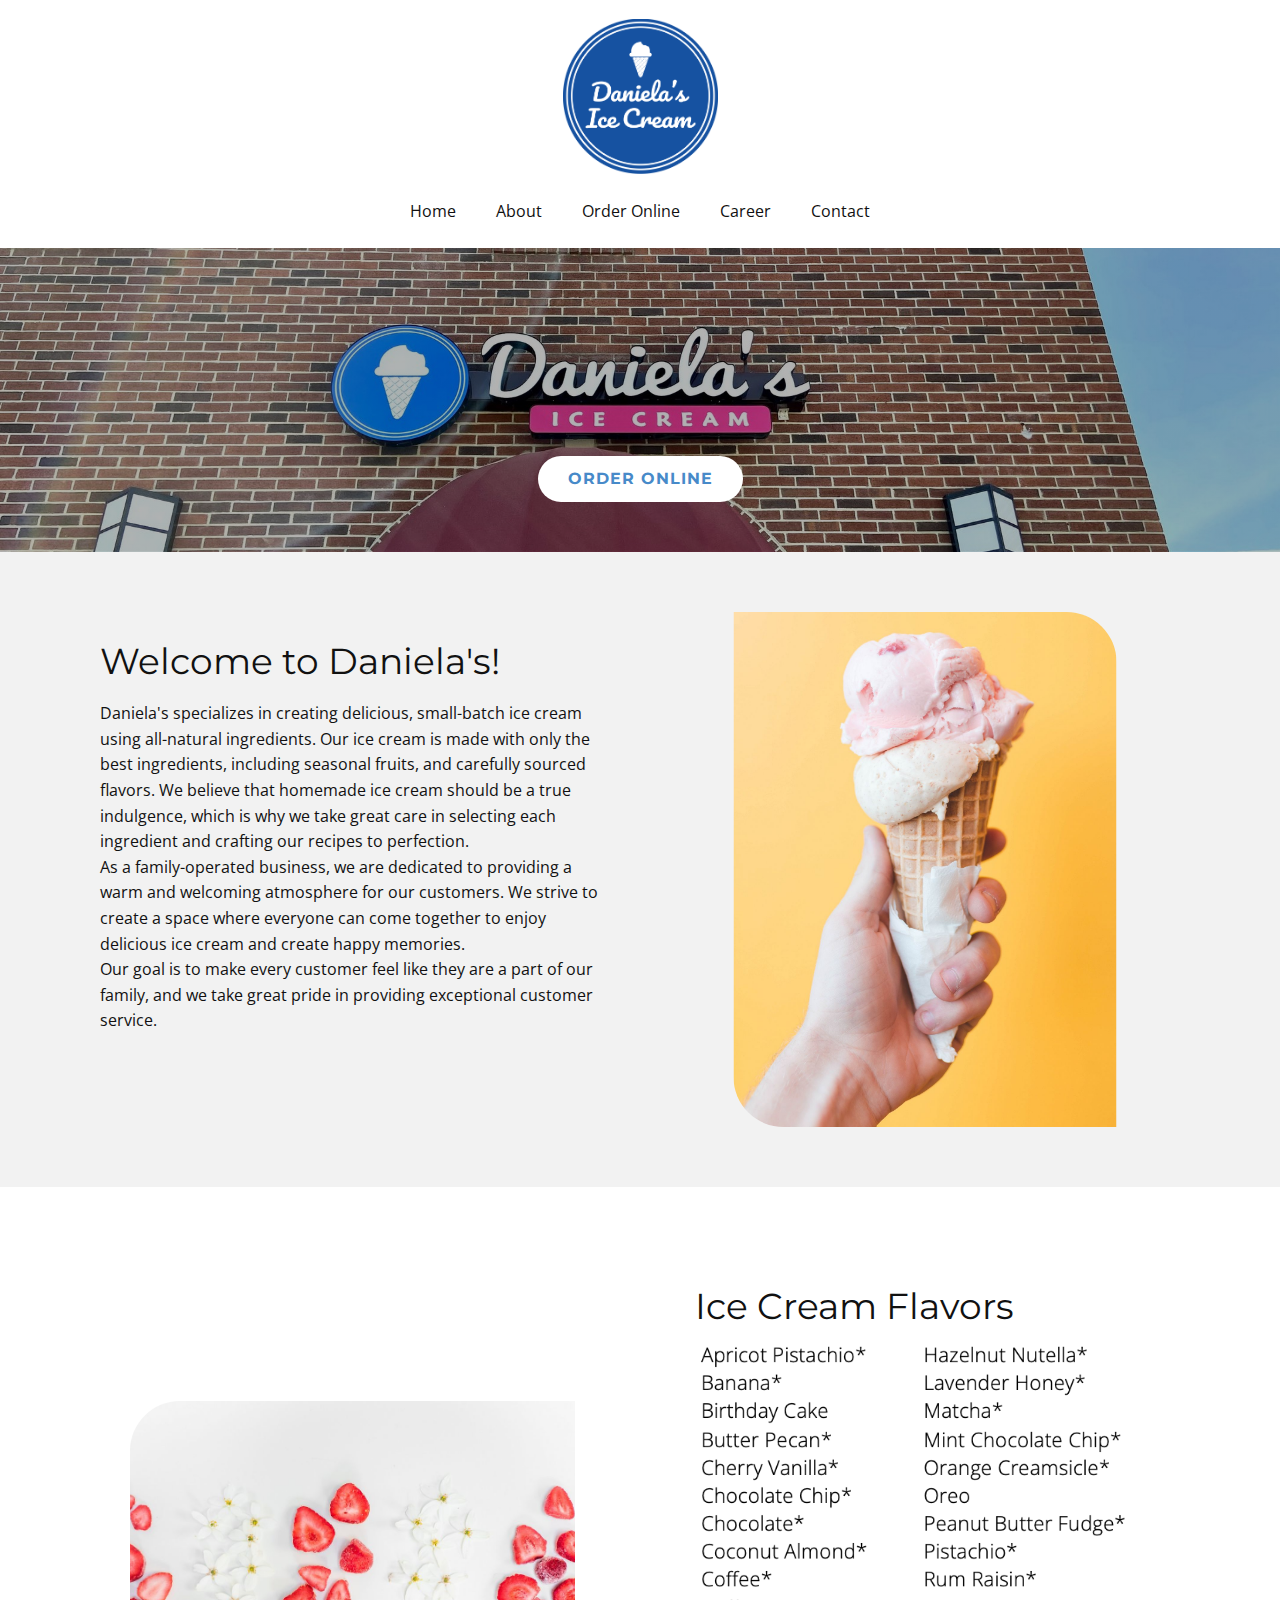
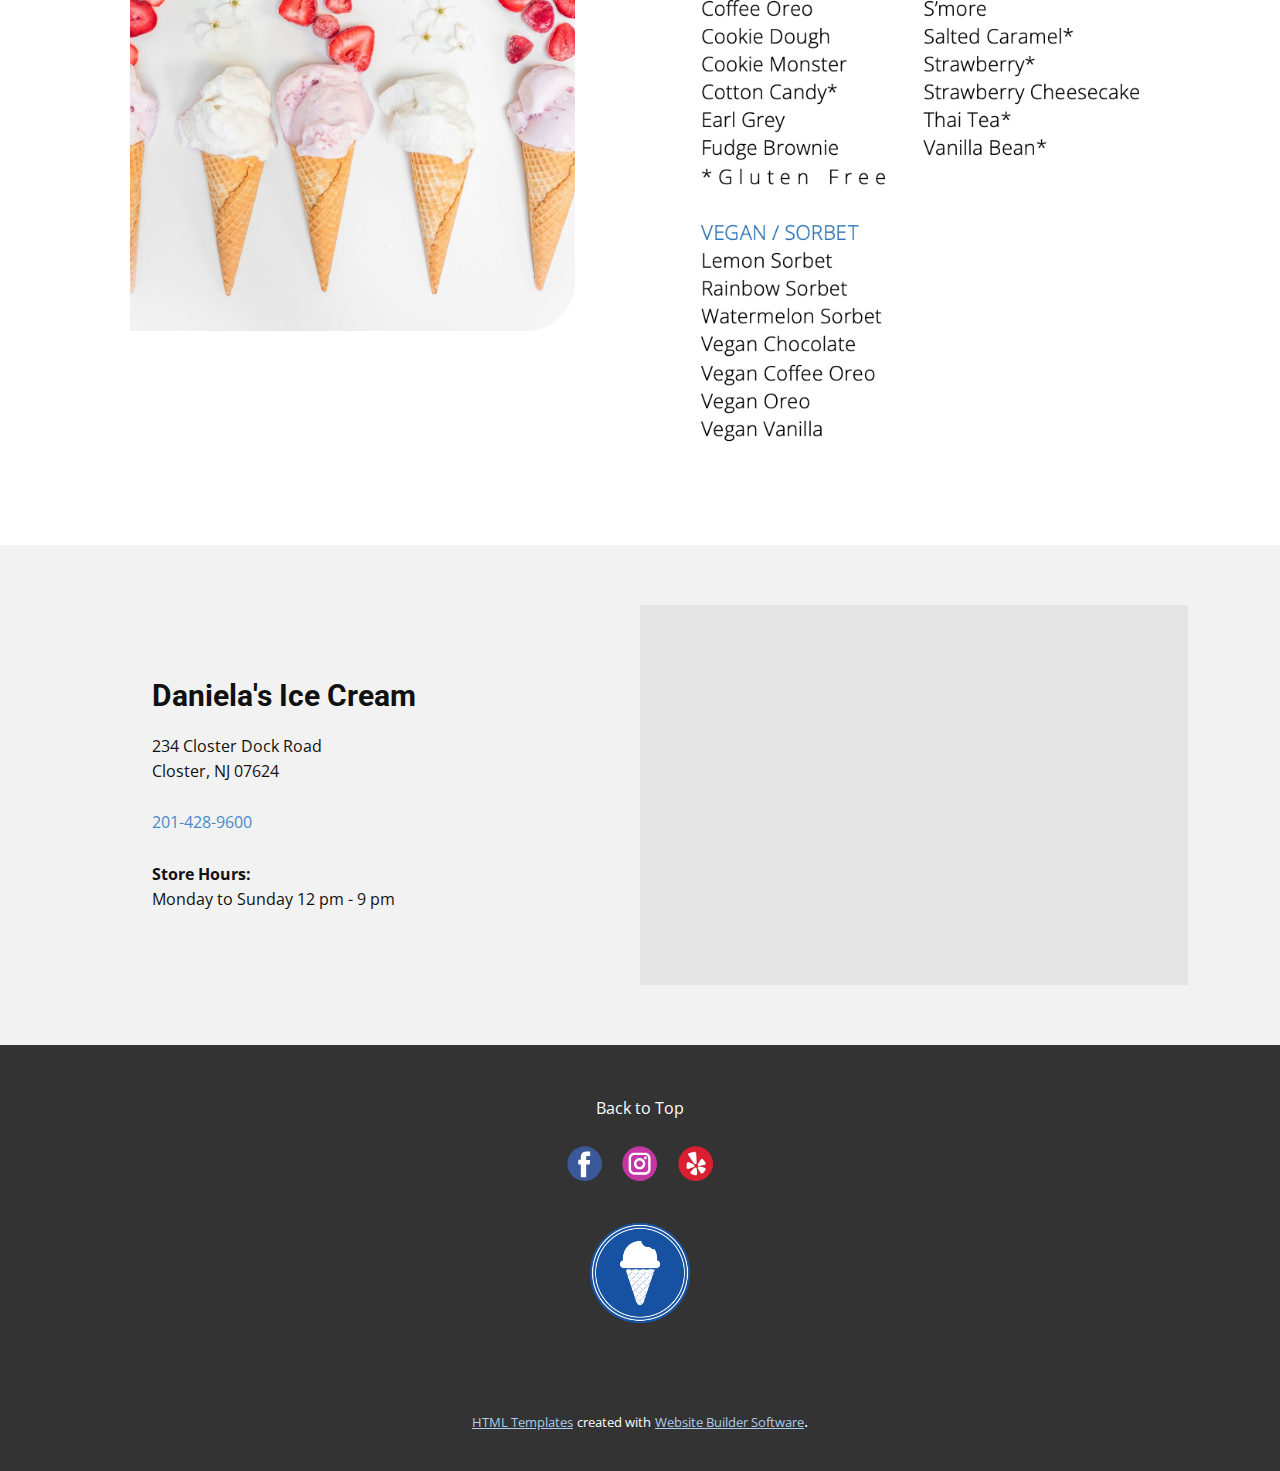
==== commit 9a6e534a: "new start" ====
--- a/index.html
+++ b/index.html
@@ -1,20 +1,17 @@
 <!DOCTYPE html>
-<html style="font-size: 16px;" lang="en-US">
-  <head>
+<html style="font-size: 16px;" lang="en"><head>
     <meta name="viewport" content="width=device-width, initial-scale=1.0">
     <meta charset="utf-8">
-    <meta name="keywords" content="Creative&nbsp;Stories, Time to Makea Difference, Create YourVisual Style, We developDigital Strategies, We are nominated to Agency of Year">
+    <meta name="keywords" content="​Author&amp;apos;s cake and desserts for your holiday, ​Few words about myself, ​Catalog, How We Work, Facts &amp;amp; Questions, ​​Best Choice, ​Make an order">
     <meta name="description" content="">
-    <meta name="page_type" content="np-template-header-footer-from-plugin">
     <title>Home</title>
     <link rel="stylesheet" href="nicepage.css" media="screen">
 <link rel="stylesheet" href="Home.css" media="screen">
     <script class="u-script" type="text/javascript" src="jquery.js" defer=""></script>
     <script class="u-script" type="text/javascript" src="nicepage.js" defer=""></script>
-    <meta name="generator" content="Nicepage 3.1.3, nicepage.com">
-    <link id="u-theme-google-font" rel="stylesheet" href="https://fonts.googleapis.com/css?family=Oswald:200,300,400,500,600,700|Open+Sans:300,300i,400,400i,600,600i,700,700i,800,800i">
-    <link id="u-page-google-font" rel="stylesheet" href="https://fonts.googleapis.com/css?family=Oswald:200,300,400,500,600,700|Roboto+Slab:100,300,400,700|text-font|heading-font">
-    
+    <meta name="generator" content="Nicepage 5.6.16, nicepage.com">
+    <link id="u-theme-google-font" rel="stylesheet" href="https://fonts.googleapis.com/css?family=Roboto:100,100i,300,300i,400,400i,500,500i,700,700i,900,900i|Open+Sans:300,300i,400,400i,500,500i,600,600i,700,700i,800,800i">
+    <link id="u-page-google-font" rel="stylesheet" href="https://fonts.googleapis.com/css?family=Montserrat:100,100i,200,200i,300,300i,400,400i,500,500i,600,600i,700,700i,800,800i,900,900i">
     
     
     
@@ -23,131 +20,75 @@
     <script type="application/ld+json">{
 		"@context": "http://schema.org",
 		"@type": "Organization",
-		"name": "Site3",
-		"url": "index.html",
-		"logo": "images/white_logo.png"
+		"name": "DanielasIceCream",
+		"logo": "images/DanielasIceCreamLogo.gif",
+		"sameAs": [
+				"https://www.facebook.com/danielashomemadeicecream/",
+				"https://www.instagram.com/danielas.icecream",
+				"https://www.yelp.com/biz/danielas-ice-cream-closter"
+		]
 }</script>
+    <meta name="theme-color" content="#478ac9">
     <meta property="og:title" content="Home">
+    <meta property="og:description" content="">
     <meta property="og:type" content="website">
-    <meta name="theme-color" content="#f6d427">
-    <link rel="canonical" href="index.html">
-    <meta property="og:url" content="index.html">
-  </head>
-  <body data-home-page="Home.html" data-home-page-title="Home" class="u-body u-overlap u-overlap-contrast u-overlap-transparent"><header class="u-clearfix u-header u-header" id="sec-16fd"><div class="u-clearfix u-sheet u-sheet-1">
-        <nav class="u-menu u-menu-dropdown u-offcanvas u-menu-1" data-responsive-from="MD">
-          <div class="menu-collapse" style="font-size: 1rem; letter-spacing: 0px;">
-            <a class="u-button-style u-custom-left-right-menu-spacing u-custom-padding-bottom u-custom-top-bottom-menu-spacing u-nav-link u-text-active-palette-1-base u-text-hover-palette-2-base" href="#">
-              <svg><use xmlns:xlink="http://www.w3.org/1999/xlink" xlink:href="#menu-hamburger"></use></svg>
-              <svg version="1.1" xmlns="http://www.w3.org/2000/svg" xmlns:xlink="http://www.w3.org/1999/xlink"><defs><symbol id="menu-hamburger" viewBox="0 0 16 16" style="width: 16px; height: 16px;"><rect y="1" width="16" height="2"></rect><rect y="7" width="16" height="2"></rect><rect y="13" width="16" height="2"></rect>
-</symbol>
-</defs></svg>
+  <meta data-intl-tel-input-cdn-path="intlTelInput/"></head>
+  <body data-home-page="Home.html" data-home-page-title="Home" class="u-body u-xl-mode" data-lang="en"><header class="u-clearfix u-header" id="sec-03fb"><div class="u-clearfix u-sheet u-valign-middle-lg u-valign-middle-md u-valign-middle-sm u-valign-middle-xs u-sheet-1">
+        <a href="https://nicepage.com" class="u-align-center u-image u-logo u-image-1" data-image-width="2835" data-image-height="2835">
+          <img src="images/DanielasIceCreamLogo.gif" class="u-logo-image u-logo-image-1">
+        </a>
+        <nav class="u-align-center u-menu u-menu-one-level u-offcanvas u-menu-1" data-responsive-from="MD">
+          <div class="menu-collapse">
+            <a class="u-button-style u-nav-link" href="#">
+              <svg class="u-svg-link" viewBox="0 0 24 24"><use xmlns:xlink="http://www.w3.org/1999/xlink" xlink:href="#menu-hamburger"></use></svg>
+              <svg class="u-svg-content" version="1.1" id="menu-hamburger" viewBox="0 0 16 16" x="0px" y="0px" xmlns:xlink="http://www.w3.org/1999/xlink" xmlns="http://www.w3.org/2000/svg"><g><rect y="1" width="16" height="2"></rect><rect y="7" width="16" height="2"></rect><rect y="13" width="16" height="2"></rect>
+</g></svg>
             </a>
           </div>
           <div class="u-custom-menu u-nav-container">
-            <ul class="u-nav u-spacing-25 u-unstyled u-nav-1"><li class="u-nav-item"><a class="u-button-style u-nav-link" href="Home.html" style="padding: 8px 0px;">Home</a>
-</li><li class="u-nav-item"><a class="u-button-style u-nav-link" href="https://danielasicecream.square.site/" style="padding: 8px 0px;">Online Order</a>
-</li><li class="u-nav-item"><a class="u-button-style u-nav-link" href="Home.html#carousel_e4a8" data-page-id="13738382" style="padding: 8px 0px;">Find Us</a>
-</li><li class="u-nav-item"><a class="u-button-style u-nav-link" href="Career.html" style="padding: 8px 0px;">Career</a>
+            <ul class="u-nav u-unstyled u-nav-1"><li class="u-nav-item"><a class="u-button-style u-nav-link u-text-active-palette-1-base u-text-hover-palette-2-base" href="Home.html#sec-db02" style="padding: 10px 20px;">Home</a>
+</li><li class="u-nav-item"><a class="u-button-style u-nav-link u-text-active-palette-1-base u-text-hover-palette-2-base" href="Home.html#sec-1322" style="padding: 10px 20px;">About</a>
+</li><li class="u-nav-item"><a class="u-button-style u-nav-link u-text-active-palette-1-base u-text-hover-palette-2-base" href="https://danielasicecream.square.site/?owg-fulfillment=pickup&amp;location=11ebe4c57eeff435879dac1f6bbba828&amp;rwg_token=ADQ7psTZThH4QrhmcU-82n50p7Z_ftNRsPBcpE5oAbLr0WBjcHelhDkSWMImQ3nug3KiFypGw1gzqf-4AZIzVZdT5FVd-zQ29g%3D%3D" style="padding: 10px 20px;">Order Online</a>
+</li><li class="u-nav-item"><a class="u-button-style u-nav-link u-text-active-palette-1-base u-text-hover-palette-2-base" href="Career.html" style="padding: 10px 20px;">Career</a>
+</li><li class="u-nav-item"><a class="u-button-style u-nav-link u-text-active-palette-1-base u-text-hover-palette-2-base" href="Home.html#sec-bfb5" style="padding: 10px 20px;">Contact</a>
 </li></ul>
           </div>
           <div class="u-custom-menu u-nav-container-collapse">
             <div class="u-black u-container-style u-inner-container-layout u-opacity u-opacity-95 u-sidenav">
-              <div class="u-sidenav-overflow">
+              <div class="u-inner-container-layout u-sidenav-overflow">
                 <div class="u-menu-close"></div>
-                <ul class="u-align-center u-nav u-popupmenu-items u-unstyled u-nav-2"><li class="u-nav-item"><a class="u-button-style u-nav-link" href="Home.html" style="padding: 8px 0px;">Home</a>
-</li><li class="u-nav-item"><a class="u-button-style u-nav-link" href="https://danielasicecream.square.site/" style="padding: 8px 0px;">Online Order</a>
-</li><li class="u-nav-item"><a class="u-button-style u-nav-link" href="Home.html#carousel_e4a8" data-page-id="13738382" style="padding: 8px 0px;">Find Us</a>
-</li><li class="u-nav-item"><a class="u-button-style u-nav-link" href="Career.html" style="padding: 8px 0px;">Career</a>
+                <ul class="u-align-center u-nav u-popupmenu-items u-unstyled u-nav-2"><li class="u-nav-item"><a class="u-button-style u-nav-link" href="Home.html#sec-db02">Home</a>
+</li><li class="u-nav-item"><a class="u-button-style u-nav-link" href="Home.html#sec-1322">About</a>
+</li><li class="u-nav-item"><a class="u-button-style u-nav-link" href="https://danielasicecream.square.site/?owg-fulfillment=pickup&amp;location=11ebe4c57eeff435879dac1f6bbba828&amp;rwg_token=ADQ7psTZThH4QrhmcU-82n50p7Z_ftNRsPBcpE5oAbLr0WBjcHelhDkSWMImQ3nug3KiFypGw1gzqf-4AZIzVZdT5FVd-zQ29g%3D%3D">Order Online</a>
+</li><li class="u-nav-item"><a class="u-button-style u-nav-link" href="Career.html">Career</a>
+</li><li class="u-nav-item"><a class="u-button-style u-nav-link" href="Home.html#sec-bfb5">Contact</a>
 </li></ul>
               </div>
             </div>
             <div class="u-black u-menu-overlay u-opacity u-opacity-70"></div>
           </div>
         </nav>
-        <a href="https://www.danielasicecream.com/" class="u-image u-logo u-image-1" title="Logo">
-          <img src="images/white_logo.png" class="u-logo-image u-logo-image-1" data-image-width="60.1626">
-        </a>
-      </div></header> 
-    <section class="u-clearfix u-image u-shading u-section-1" id="sec-4d2c">
+      </div></header>
+    <section class="u-align-center u-clearfix u-image u-shading u-section-1" id="sec-db02" data-image-width="4032" data-image-height="2533">
       <div class="u-clearfix u-sheet u-sheet-1">
-        <div class="u-container-style u-expanded-width u-group u-group-1">
-          <div class="u-container-layout u-valign-middle u-container-layout-1">
-            <h1 class="u-align-center u-text u-title u-text-1">Daniela's<br>Ice Cream
-            </h1>
-          </div>
-        </div>
+        <a href="https://danielasicecream.square.site/?owg-fulfillment=pickup&amp;location=11ebe4c57eeff435879dac1f6bbba828&amp;rwg_token=ADQ7psR2Pj3kA91W6wLZZE_tAPJIPWK0DnXC70vu38dLsGVntJ80GAtVVLsdxVr6vvgCzMMFRwYe1cd2GdLUN0bnkkBYu9hEbQ%3D%3D" class="u-btn u-btn-round u-button-style u-custom-font u-font-montserrat u-hover-white u-radius-50 u-text-palette-1-base u-white u-btn-1">ORDER ONLINE</a>
       </div>
     </section>
-    <section class="u-clearfix u-section-2" id="sec-8242">
-      <div class="u-clearfix u-expanded-width u-layout-wrap u-layout-wrap-1">
-        <div class="u-layout">
-          <div class="u-layout-row">
-            <div class="u-container-style u-image u-layout-cell u-left-cell u-size-30 u-image-1">
-              <div class="u-container-layout"></div>
-            </div>
-            <div class="u-align-left-md u-align-left-xs u-container-style u-layout-cell u-right-cell u-size-30 u-layout-cell-2">
-              <div class="u-container-layout u-container-layout-2">
-                <h5 class="u-text u-text-palette-2-base u-text-1">about us</h5>
-                <div class="u-border-3 u-border-palette-2-base u-line u-line-horizontal u-line-1"></div>
-                <h1 class="u-text u-text-2">Homemade<br>Ice Cream
-                </h1>
-                <p class="u-text u-text-grey-75 u-text-3">At Daniela's Ice Cream, we use all natural, fresh, and real ingredients. Everything you taste in our ice cream is real thing. Family owned and operated, our high-quality homemade ice cream is just something that you can never say no!</p>
-              </div>
-            </div>
-          </div>
-        </div>
-      </div>
-    </section>
-    <section class="u-clearfix u-section-3" id="sec-eb0f">
-      <div class="u-clearfix u-expanded-width u-layout-wrap u-layout-wrap-1">
-        <div class="u-layout">
-          <div class="u-layout-row">
-            <div class="u-container-style u-layout-cell u-left-cell u-size-30 u-layout-cell-1">
-              <div class="u-container-layout u-container-layout-1">
-                <h5 class="u-text u-text-custom-color-2 u-text-1">order online</h5>
-                <div class="u-border-3 u-border-custom-color-2 u-line u-line-horizontal u-line-1"></div>
-                <h1 class="u-text u-text-2">Order Online</h1>
-                <p class="u-text u-text-3">Want to skip the order line?<br>Try ordering online and simply pick-up your order!<br>
-                  <span style="font-weight: 700;">Now Accepting Orders!</span>
-                </p>
-                <a href="https://danielasicecream.square.site/" class="u-border-2 u-border-grey-15 u-btn u-button-style u-text-custom-color-2 u-text-hover-palette-2-base u-btn-1"><span class="u-icon u-text-palette-2-base"><svg xmlns="http://www.w3.org/2000/svg" xmlns:xlink="http://www.w3.org/1999/xlink" version="1.1" xml:space="preserve" class="u-svg-content" viewBox="0 0 511.334 511.334" style="width: 1em; height: 1em;"><path d="m506.887 114.74c-3.979-5.097-10.086-8.076-16.553-8.076h-399.808l-5.943-66.207c-.972-10.827-10.046-19.123-20.916-19.123h-42.667c-11.598 0-21 9.402-21 21s9.402 21 21 21h23.468l23.018 256.439c.005.302-.01.599.007.903.047.806.152 1.594.286 2.37l.842 9.376c.016.177.034.354.055.529 2.552 22.11 13.851 41.267 30.19 54.21-8.466 10.812-13.532 24.407-13.532 39.172 0 35.106 28.561 63.667 63.666 63.667 35.106 0 63.667-28.561 63.667-63.667 0-7.605-1.345-14.9-3.801-21.667h114.936c-2.457 6.767-3.801 14.062-3.801 21.667 0 35.106 28.561 63.667 63.667 63.667s63.667-28.561 63.667-63.667-28.561-63.667-63.667-63.667h-234.526c-15.952 0-29.853-9.624-35.853-23.646l335.608-19.724c9.162-.538 16.914-6.966 19.141-15.87l42.67-170.67c1.567-6.272.158-12.918-3.821-18.016z"></path></svg><img></span>&nbsp;ORDER NOW
-                </a>
-              </div>
-            </div>
-            <div class="u-align-left-md u-align-left-xs u-container-style u-image u-layout-cell u-right-cell u-size-30 u-image-1">
-              <div class="u-container-layout"></div>
-            </div>
-          </div>
-        </div>
-      </div>
-    </section>
-    <section class="u-align-center-xs u-clearfix u-section-4" id="carousel_e4a8">
-      <div class="u-clearfix u-expanded-width u-layout-wrap u-layout-wrap-1">
-        <div class="u-layout">
-          <div class="u-layout-row">
-            <div class="u-container-style u-grey-15 u-layout-cell u-left-cell u-size-30 u-layout-cell-1">
-              <div class="u-container-layout u-valign-bottom u-container-layout-1">
-                <div class="u-expanded-width u-grey-light-2 u-map u-map-1">
-                  <div class="embed-responsive">
-                    <iframe class="embed-responsive-item" src="//maps.google.com/maps?output=embed&amp;q=234%20Closter%20Dock%20Road%2C%20Closter%2C%20NJ%2007624&amp;z=14&amp;t=m" data-map="[base64]"></iframe>
-                  </div>
+    <section class="u-clearfix u-grey-5 u-section-2" id="sec-1322">
+      <div class="u-clearfix u-sheet u-valign-middle u-sheet-1">
+        <div class="u-clearfix u-expanded-width u-layout-wrap u-layout-wrap-1">
+          <div class="u-layout">
+            <div class="u-layout-row">
+              <div class="u-container-style u-layout-cell u-size-30 u-layout-cell-1">
+                <div class="u-container-layout u-container-layout-1">
+                  <h2 class="u-custom-font u-font-montserrat u-text u-text-default u-text-1">Welcome to Daniela's!</h2>
+                  <p class="u-text u-text-default u-text-2">Daniela's specializes in creating delicious, small-batch ice cream using all-natural ingredients. Our ice cream is made with only the best ingredients, including seasonal fruits, and carefully sourced flavors. We believe that homemade ice cream should be a true indulgence, which is why we take great care in selecting each ingredient and crafting our recipes to perfection.<br>As a family-operated business, we are dedicated to providing a warm and welcoming atmosphere for our customers. We strive to create a space where everyone can come together to enjoy delicious ice cream and create happy memories.&nbsp;<br>Our goal is to make every customer feel like they are a part of our family, and we take great pride in providing exceptional customer service.<br>
+                  </p>
                 </div>
               </div>
-            </div>
-            <div class="u-align-left-md u-align-left-xs u-container-style u-layout-cell u-right-cell u-size-30 u-layout-cell-2">
-              <div class="u-container-layout u-container-layout-2">
-                <h5 class="u-text u-text-custom-color-3 u-text-1">FIND US</h5>
-                <div class="u-border-3 u-border-custom-color-3 u-line u-line-horizontal u-line-1"></div>
-                <h1 class="u-text u-text-2">Store Info</h1>
-                <p class="u-align-center-xs u-text u-text-grey-75 u-text-3">234 Closter Dock Road<br>Closter, NJ 07624<br>201-428-9600
-                </p>
-                <div class="u-align-center-xs u-container-style u-group u-shape-rectangle u-group-1">
-                  <div class="u-container-layout u-container-layout-3">
-                    <p class="u-align-left-xs u-text u-text-4">Monday<br>Tuesday<br>Wednesday<br>Thursday<br>Friday<br>Saturday<br>Sunday
-                    </p>
-                    <p class="u-text u-text-5">12pm - 9pm<br>12pm - 9pm<br>12pm - 9pm<br>12pm - 9pm<br>12pm - 9pm<br>12pm - 9pm<br>12pm - 9pm
-                    </p>
-                  </div>
+              <div class="u-container-style u-layout-cell u-radius-50 u-size-30 u-layout-cell-2">
+                <div class="u-container-layout u-valign-middle-lg u-valign-middle-md u-valign-middle-sm u-valign-middle-xs u-container-layout-2">
+                  <img class="u-absolute-hcenter u-bottom-left-radius-50 u-expanded-height u-image u-image-round u-top-right-radius-50 u-image-1" src="images/ian-dooley-TLD6iCOlyb0-unsplash.jpg" data-image-width="3456" data-image-height="5184">
                 </div>
               </div>
             </div>
@@ -155,24 +96,55 @@
         </div>
       </div>
     </section>
-    <section class="u-clearfix u-section-5" id="sec-d8da">
-      <div class="u-clearfix u-sheet u-valign-middle u-sheet-1">
-        <div class="u-clearfix u-expanded-width u-layout-wrap u-layout-wrap-1">
-          <div class="u-gutter-0 u-layout">
-            <div class="u-layout-row">
-              <div class="u-align-center-sm u-align-center-xs u-align-left-lg u-align-left-md u-align-left-xl u-container-style u-layout-cell u-left-cell u-size-30 u-layout-cell-1">
-                <div class="u-container-layout u-container-layout-1">
-                  <h2 class="u-text u-text-1">Follow Us</h2>
-                  <h5 class="u-custom-font u-font-roboto-slab u-text u-text-2">Find Out More about us!</h5>
+    <section class="u-clearfix u-section-3" id="sec-02e0">
+      <div class="u-clearfix u-sheet u-sheet-1">
+        <div class="u-clearfix u-expanded-width u-gutter-10 u-layout-wrap u-layout-wrap-1">
+          <div class="u-layout" style="">
+            <div class="u-layout-row" style="">
+              <div class="u-align-left u-container-style u-layout-cell u-left-cell u-size-30 u-size-xs-60 u-layout-cell-1" src="">
+                <div class="u-container-layout u-valign-middle u-container-layout-1" src="">
+                  <img class="u-bottom-right-radius-50 u-expanded-width u-image u-image-round u-top-left-radius-50 u-image-1" src="images/strawberry_ice_cream.jpg" data-image-width="1600" data-image-height="1200">
                 </div>
               </div>
-              <div class="u-align-center-sm u-align-center-xs u-align-right-lg u-align-right-md u-align-right-xl u-container-style u-layout-cell u-right-cell u-size-30 u-layout-cell-2">
-                <div class="u-container-layout u-valign-middle u-container-layout-2">
-                  <div class="u-social-icons u-spacing-8 u-social-icons-1">
-                    <a class="u-social-url" target="_blank" href="https://facebook.com/Danielas-Ice-Cream-104628138196490"><span class="u-icon u-icon-circle u-social-facebook u-social-type-fill u-icon-1"><svg class="u-svg-link" preserveAspectRatio="xMidYMin slice" viewBox="0 0 112 112" style=""><use xmlns:xlink="http://www.w3.org/1999/xlink" xlink:href="#svg-ad40"></use></svg><svg xmlns="http://www.w3.org/2000/svg" xmlns:xlink="http://www.w3.org/1999/xlink" version="1.1" xml:space="preserve" class="u-svg-content" viewBox="0 0 112 112" x="0px" y="0px" id="svg-ad40"><path d="M56.1,0C25.1,0,0,25.1,0,56.1c0,31,25.1,56.1,56.1,56.1c31,0,56.1-25.1,56.1-56.1C112.2,25.1,87.1,0,56.1,0z M71.6,34.3h-8.2c-1.3,0-3.2,0.7-3.2,3.5v7.6h11.3l-1.3,12.9h-10V95H45V58.3h-7.2V45.4H45v-8.3c0-6,2.8-15.3,15.3-15.3l11.2,0V34.3z "></path></svg></span>
+              <div class="u-align-left u-container-style u-layout-cell u-right-cell u-size-30 u-size-xs-60 u-white u-layout-cell-2">
+                <div class="u-container-layout u-valign-top u-container-layout-2">
+                  <h2 class="u-custom-font u-font-montserrat u-text u-text-default u-text-1">Ice Cream Flavors</h2>
+                  <img class="u-expanded-width u-image u-image-default u-image-2" src="images/ScreenShot2023-04-06at9.13.56PM.png" alt="" data-image-width="602" data-image-height="916">
+                </div>
+              </div>
+            </div>
+          </div>
+        </div>
+      </div>
+    </section>
+    <section class="u-clearfix u-grey-5 u-section-4" id="sec-bfb5">
+      <div class="u-clearfix u-sheet u-valign-middle u-sheet-1">
+        <div class="u-clearfix u-layout-wrap u-layout-wrap-1">
+          <div class="u-layout">
+            <div class="u-layout-row">
+              <div class="u-align-left u-container-style u-layout-cell u-left-cell u-size-30 u-layout-cell-1">
+                <div class="u-container-layout u-valign-middle u-container-layout-1">
+                  <h3 class="u-text u-text-1">Daniela's Ice Cream</h3>
+                  <p class="u-text u-text-2">234 Closter Dock Road<br>Closter, NJ 07624
+                  </p>
+                  <p class="u-text u-text-3">
+                    <a class="u-active-none u-border-none u-btn u-button-link u-button-style u-hover-none u-none u-text-palette-1-base u-btn-1" href="tel:201-428-9600">
+                      <br>201-428-9600
                     </a>
-                    <a class="u-social-url" target="_blank" href="https://www.instagram.com/danielas.icecream/"><span class="u-icon u-icon-circle u-social-instagram u-social-type-fill u-icon-2"><svg class="u-svg-link" preserveAspectRatio="xMidYMin slice" viewBox="0 0 112 112" style=""><use xmlns:xlink="http://www.w3.org/1999/xlink" xlink:href="#svg-fec5"></use></svg><svg xmlns="http://www.w3.org/2000/svg" xmlns:xlink="http://www.w3.org/1999/xlink" version="1.1" xml:space="preserve" class="u-svg-content" viewBox="0 0 112 112" x="0px" y="0px" id="svg-fec5"><path d="M56.1,0C25.1,0,0,25.1,0,56.1c0,31,25.1,56.1,56.1,56.1c31,0,56.1-25.1,56.1-56.1C112.2,25.1,87.1,0,56.1,0z M90.6,73.4c0,9.6-7.8,17.5-17.5,17.5H38.6c-9.6,0-17.5-7.9-17.5-17.6V38.8c0-9.6,7.8-17.5,17.5-17.5h34.5c9.6,0,17.5,7.8,17.5,17.5 V73.4z"></path><path d="M73.1,28.9H38.6c-5.4,0-9.9,4.4-9.9,9.9v34.5c0,5.4,4.4,9.9,9.9,9.9h34.5c5.4,0,9.9-4.4,9.9-9.9V38.8 C83,33.4,78.6,28.9,73.1,28.9z M55.9,74C46,74,38,66,38,56.1c0-9.9,8-17.9,17.9-17.9c9.9,0,17.9,8,17.9,17.9 C73.8,66,65.8,74,55.9,74z M74.3,41.9c-2.3,0-4.2-1.9-4.2-4.2s1.9-4.2,4.2-4.2c2.3,0,4.2,1.9,4.2,4.2S76.6,41.9,74.3,41.9z"></path><path d="M55.9,45.8c-5.7,0-10.4,4.6-10.3,10.3c0,5.7,4.6,10.3,10.3,10.3s10.3-4.6,10.3-10.3 C66.2,50.4,61.6,45.8,55.9,45.8z"></path></svg></span>
-                    </a>
+                  </p>
+                  <p class="u-text u-text-4">
+                    <br>Store Hours:<br>
+                    <span style="font-weight: 400;">Monday to Sunday 12 pm - 9 pm</span>
+                    <br>
+                  </p>
+                </div>
+              </div>
+              <div class="u-container-style u-layout-cell u-right-cell u-size-30 u-layout-cell-2">
+                <div class="u-container-layout u-container-layout-2">
+                  <div class="u-expanded u-grey-10 u-map u-map-1">
+                    <div class="embed-responsive">
+                      <iframe class="embed-responsive-item" src="//maps.google.com/maps?output=embed&amp;q=234%20Closter%20Dock%20Road&amp;t=m" data-map="[base64]"></iframe>
+                    </div>
                   </div>
                 </div>
               </div>
@@ -183,19 +155,43 @@
     </section>
     
     
-    <footer class="u-align-left u-clearfix u-footer u-grey-80" id="sec-0eac"><div class="u-clearfix u-sheet u-valign-middle u-sheet-1">
-        <img src="images/DanielasIceCreamLogo.png" alt="" class="u-align-center u-image u-image-default u-preserve-proportions u-image-1" data-image-width="2835" data-image-height="2835" data-animation-name="flipIn" data-animation-duration="1000" data-animation-delay="0" data-animation-direction="X">
+    <footer class="u-clearfix u-footer u-grey-80" id="sec-7715"><div class="u-clearfix u-sheet u-sheet-1">
+        <a href="Home.html#sec-db02" class="u-border-1 u-border-active-palette-2-base u-border-hover-palette-1-base u-border-no-left u-border-no-right u-border-no-top u-btn u-button-style u-none u-text-body-alt-color u-btn-1">Back to Top</a>
+        <div class="u-align-left u-social-icons u-spacing-20 u-social-icons-1">
+          <a class="u-social-url" title="facebook" target="_blank" href="https://www.facebook.com/danielashomemadeicecream/"><span class="u-icon u-social-facebook u-social-icon u-icon-1"><svg class="u-svg-link" preserveAspectRatio="xMidYMin slice" viewBox="0 0 112 112" style=""><use xmlns:xlink="http://www.w3.org/1999/xlink" xlink:href="#svg-2cf9"></use></svg><svg class="u-svg-content" viewBox="0 0 112 112" x="0" y="0" id="svg-2cf9"><circle fill="currentColor" cx="56.1" cy="56.1" r="55"></circle><path fill="#FFFFFF" d="M73.5,31.6h-9.1c-1.4,0-3.6,0.8-3.6,3.9v8.5h12.6L72,58.3H60.8v40.8H43.9V58.3h-8V43.9h8v-9.2
+      c0-6.7,3.1-17,17-17h12.5v13.9H73.5z"></path></svg></span>
+          </a>
+          <a class="u-social-url" title="instagram" target="_blank" href="https://www.instagram.com/danielas.icecream"><span class="u-icon u-social-icon u-social-instagram u-icon-2"><svg class="u-svg-link" preserveAspectRatio="xMidYMin slice" viewBox="0 0 112 112" style=""><use xmlns:xlink="http://www.w3.org/1999/xlink" xlink:href="#svg-a732"></use></svg><svg class="u-svg-content" viewBox="0 0 112 112" x="0" y="0" id="svg-a732"><circle fill="currentColor" cx="56.1" cy="56.1" r="55"></circle><path fill="#FFFFFF" d="M55.9,38.2c-9.9,0-17.9,8-17.9,17.9C38,66,46,74,55.9,74c9.9,0,17.9-8,17.9-17.9C73.8,46.2,65.8,38.2,55.9,38.2
+      z M55.9,66.4c-5.7,0-10.3-4.6-10.3-10.3c-0.1-5.7,4.6-10.3,10.3-10.3c5.7,0,10.3,4.6,10.3,10.3C66.2,61.8,61.6,66.4,55.9,66.4z"></path><path fill="#FFFFFF" d="M74.3,33.5c-2.3,0-4.2,1.9-4.2,4.2s1.9,4.2,4.2,4.2s4.2-1.9,4.2-4.2S76.6,33.5,74.3,33.5z"></path><path fill="#FFFFFF" d="M73.1,21.3H38.6c-9.7,0-17.5,7.9-17.5,17.5v34.5c0,9.7,7.9,17.6,17.5,17.6h34.5c9.7,0,17.5-7.9,17.5-17.5V38.8
+      C90.6,29.1,82.7,21.3,73.1,21.3z M83,73.3c0,5.5-4.5,9.9-9.9,9.9H38.6c-5.5,0-9.9-4.5-9.9-9.9V38.8c0-5.5,4.5-9.9,9.9-9.9h34.5
+      c5.5,0,9.9,4.5,9.9,9.9V73.3z"></path></svg></span>
+          </a>
+          <a class="u-social-url" target="_blank" data-type="Yelp" title="Yelp" href="https://www.yelp.com/biz/danielas-ice-cream-closter"><span class="u-icon u-social-icon u-social-yelp u-icon-3"><svg class="u-svg-link" preserveAspectRatio="xMidYMin slice" viewBox="0 0 112 112" style=""><use xmlns:xlink="http://www.w3.org/1999/xlink" xlink:href="#svg-f78b"></use></svg><svg class="u-svg-content" viewBox="0 0 112 112" x="0" y="0" id="svg-f78b"><circle fill="currentColor" cx="56.1" cy="56.1" r="55"></circle><path fill="#FFFFFF" d="M48.2,67c1.6-0.7,4.4-1.8,4.4-4.7c0-2.9-2.7-4-4.4-4.7c-0.6-0.3-1.4-0.6-2.4-1c-2.6-1-6-2.3-9.3-3.9
+	c-3.2-1.5-5.4-1-6.6-0.2c-1.6,1-2.5,2.8-2.5,4.9v9.7c0,2.1,0.9,4,2.5,4.9c0.7,0.4,1.6,0.7,2.8,0.7c1.1,0,2.3-0.3,3.8-1
+	c3.2-1.5,6.7-2.9,9.3-3.9C46.8,67.6,47.6,67.3,48.2,67z"></path><path fill="#FFFFFF" d="M59.9,76.1c-0.1-1-0.1-1.9-0.2-2.5c-0.2-1.7-0.4-4.6-3.3-5.5h0c-2.9-0.9-4.8,1.3-6,2.6
+	c-0.4,0.5-1,1.1-1.7,1.9c-1.8,2-4.2,4.8-6.7,7.3c-2.5,2.5-2.6,4.6-2.3,6c0.5,1.8,1.9,3.2,4.1,3.8l9.6,3c0.7,0.2,1.5,0.3,2.2,0.3
+	c1.3,0,2.5-0.4,3.5-1.1c1.1-0.9,2.3-2.7,1.8-6.1C60.4,82.3,60.1,78.7,59.9,76.1z"></path><path fill="#FFFFFF" d="M82,68.1c-3.5-0.6-7.2-1.5-9.9-2.1c-1-0.2-1.9-0.5-2.5-0.6c-1.7-0.4-4.6-1-6.4,1.3h0
+	c-1.8,2.4-0.3,4.8,0.7,6.3c0.3,0.6,0.8,1.3,1.4,2.1c1.5,2.2,3.5,5.3,5.1,8.4c1.7,3.1,3.8,3.8,5.2,3.9c0.1,0,0.2,0,0.3,0
+	c1.8,0,3.5-0.9,4.7-2.6l5.9-7.8c1.3-1.7,1.7-3.7,1-5.4C87,70.4,85.6,68.7,82,68.1z"></path><path fill="#FFFFFF" d="M63.2,61.9c1,1.3,2.4,1.7,3.7,1.7c1,0,2-0.2,2.7-0.4c0.7-0.1,1.5-0.4,2.5-0.6c2.7-0.6,6.3-1.5,9.9-2.1
+	c3.6-0.6,4.9-2.3,5.5-3.6c0.7-1.7,0.3-3.7-1-5.4l-5.9-7.8c-1.3-1.7-3.2-2.6-5-2.5c-1.4,0.1-3.5,0.9-5.2,3.9c-1.7,3-3.7,6.1-5.1,8.4
+	c-0.6,0.9-1,1.6-1.4,2.1C63,57,61.4,59.5,63.2,61.9L63.2,61.9z"></path><path fill="#FFFFFF" d="M50,55c0.9,1.4,2.5,2.3,4.3,2.3c0.5,0,1-0.1,1.5-0.2c2.2-0.7,3.6-2.7,3.5-4.9l-1.7-29.1
+	c-0.1-1.4-0.8-2.7-2-3.6c-1.2-0.8-2.7-1.2-4.1-0.9l-15.1,3.2c-1.6,0.3-2.9,1.4-3.6,2.9c-0.6,1.5-0.5,3.1,0.4,4.4L50,55z"></path></svg></span>
+          </a>
+        </div>
+        <a href="https://nicepage.one" class="u-align-center u-image u-logo u-image-1" data-image-width="2835" data-image-height="2835">
+          <img src="images/IceCreamLogo.gif" class="u-logo-image u-logo-image-1">
+        </a>
       </div></footer>
     <section class="u-backlink u-clearfix u-grey-80">
-      <a class="u-link" href="https://nicepage.com/web-design" target="_blank">
-        <span>Web Design</span>
+      <a class="u-link" href="https://nicepage.com/html-templates" target="_blank">
+        <span>HTML Templates</span>
       </a>
       <p class="u-text">
         <span>created with</span>
       </p>
-      <a class="u-link" href="https://nicepage.com/website-builder" target="_blank">
-        <span>Website Builder</span>
+      <a class="u-link" href="" target="_blank">
+        <span>Website Builder Software</span>
       </a>. 
     </section>
-  </body>
-</html>+  
+</body></html>--- a/nicepage.css
+++ b/nicepage.css
@@ -1,3991 +1,11 @@
-/*!
- * froala_editor v3.2.3 (https://www.froala.com/wysiwyg-editor)
- * License https://froala.com/wysiwyg-editor/terms/
- * Copyright 2014-2020 Froala Labs
- */
-
-.fr-clearfix::after {
-  clear: both;
-  display: block;
-  content: "";
-  height: 0; }
-
-.fr-hide-by-clipping {
-  position: absolute;
-  width: 1px;
-  height: 1px;
-  padding: 0;
-  margin: -1px;
-  overflow: hidden;
-  clip: rect(0, 0, 0, 0);
-  border: 0; }
-
-.fr-view img.fr-rounded, .fr-view .fr-img-caption.fr-rounded img {
-  border-radius: 10px;
-  -moz-border-radius: 10px;
-  -webkit-border-radius: 10px;
-  -moz-background-clip: padding;
-  -webkit-background-clip: padding-box;
-  background-clip: padding-box; }
-
-.fr-view img.fr-shadow, .fr-view .fr-img-caption.fr-shadow img {
-  -webkit-box-shadow: 10px 10px 5px 0px #cccccc;
-  -moz-box-shadow: 10px 10px 5px 0px #cccccc;
-  box-shadow: 10px 10px 5px 0px #cccccc; }
-
-.fr-view img.fr-bordered, .fr-view .fr-img-caption.fr-bordered img {
-  border: solid 5px #CCC; }
-
-.fr-view img.fr-bordered {
-  -webkit-box-sizing: content-box;
-  -moz-box-sizing: content-box;
-  box-sizing: content-box; }
-
-.fr-view .fr-img-caption.fr-bordered img {
-  -webkit-box-sizing: border-box;
-  -moz-box-sizing: border-box;
-  box-sizing: border-box; }
-
-.fr-view {
-  word-wrap: break-word; }
-  .fr-view span[style~="color:"] a {
-    color: inherit; }
-  .fr-view strong {
-    font-weight: 700; }
-  .fr-view table {
-    border: none;
-    border-collapse: collapse;
-    empty-cells: show;
-    max-width: 100%; }
-    .fr-view table td {
-      min-width: 5px; }
-    .fr-view table.fr-dashed-borders td, .fr-view table.fr-dashed-borders th {
-      border-style: dashed; }
-    .fr-view table.fr-alternate-rows tbody tr:nth-child(2n) {
-      background: whitesmoke; }
-    .fr-view table td, .fr-view table th {
-      border: 1px solid #DDD; }
-      .fr-view table td:empty, .fr-view table th:empty {
-        height: 20px; }
-      .fr-view table td.fr-highlighted, .fr-view table th.fr-highlighted {
-        border: 1px double red; }
-      .fr-view table td.fr-thick, .fr-view table th.fr-thick {
-        border-width: 2px; }
-    .fr-view table th {
-      background: #ececec; }
-  .fr-view hr {
-    clear: both;
-    user-select: none;
-    -o-user-select: none;
-    -moz-user-select: none;
-    -khtml-user-select: none;
-    -webkit-user-select: none;
-    -ms-user-select: none;
-    break-after: always;
-    page-break-after: always; }
-  .fr-view .fr-file {
-    position: relative; }
-    .fr-view .fr-file::after {
-      position: relative;
-      content: "\1F4CE";
-      font-weight: normal; }
-  .fr-view pre {
-    white-space: pre-wrap;
-    word-wrap: break-word;
-    overflow: visible; }
-  .fr-view[dir="rtl"] blockquote {
-    border-left: none;
-    border-right: solid 2px #5E35B1;
-    margin-right: 0;
-    padding-right: 5px;
-    padding-left: 0; }
-    .fr-view[dir="rtl"] blockquote blockquote {
-      border-color: #00BCD4; }
-      .fr-view[dir="rtl"] blockquote blockquote blockquote {
-        border-color: #43A047; }
-  .fr-view blockquote {
-    border-left: solid 2px #5E35B1;
-    margin-left: 0;
-    padding-left: 5px;
-    color: #5E35B1; }
-    .fr-view blockquote blockquote {
-      border-color: #00BCD4;
-      color: #00BCD4; }
-      .fr-view blockquote blockquote blockquote {
-        border-color: #43A047;
-        color: #43A047; }
-  .fr-view span.fr-emoticon {
-    font-weight: normal;
-    font-family: "Apple Color Emoji","Segoe UI Emoji","NotoColorEmoji","Segoe UI Symbol","Android Emoji","EmojiSymbols";
-    display: inline;
-    line-height: 0; }
-    .fr-view span.fr-emoticon.fr-emoticon-img {
-      background-repeat: no-repeat !important;
-      font-size: inherit;
-      height: 1em;
-      width: 1em;
-      min-height: 20px;
-      min-width: 20px;
-      display: inline-block;
-      margin: -.1em .1em .1em;
-      line-height: 1;
-      vertical-align: middle; }
-  .fr-view .fr-text-gray {
-    color: #AAA !important; }
-  .fr-view .fr-text-bordered {
-    border-top: solid 1px #222;
-    border-bottom: solid 1px #222;
-    padding: 10px 0; }
-  .fr-view .fr-text-spaced {
-    letter-spacing: 1px; }
-  .fr-view .fr-text-uppercase {
-    text-transform: uppercase; }
-  .fr-view .fr-class-highlighted {
-    background-color: #ffff00; }
-  .fr-view .fr-class-code {
-    border-color: #cccccc;
-    border-radius: 2px;
-    -moz-border-radius: 2px;
-    -webkit-border-radius: 2px;
-    -moz-background-clip: padding;
-    -webkit-background-clip: padding-box;
-    background-clip: padding-box;
-    background: #f5f5f5;
-    padding: 10px;
-    font-family: "Courier New", Courier, monospace; }
-  .fr-view .fr-class-transparency {
-    opacity: 0.5; }
-  .fr-view img {
-    position: relative;
-    max-width: 100%; }
-    .fr-view img.fr-dib {
-      margin: 5px auto;
-      display: block;
-      float: none;
-      vertical-align: top; }
-      .fr-view img.fr-dib.fr-fil {
-        margin-left: 0;
-        text-align: left; }
-      .fr-view img.fr-dib.fr-fir {
-        margin-right: 0;
-        text-align: right; }
-    .fr-view img.fr-dii {
-      display: inline-block;
-      float: none;
-      vertical-align: bottom;
-      margin-left: 5px;
-      margin-right: 5px;
-      max-width: calc(100% - (2 * 5px)); }
-      .fr-view img.fr-dii.fr-fil {
-        float: left;
-        margin: 5px 5px 5px 0;
-        max-width: calc(100% - 5px); }
-      .fr-view img.fr-dii.fr-fir {
-        float: right;
-        margin: 5px 0 5px 5px;
-        max-width: calc(100% - 5px); }
-  .fr-view span.fr-img-caption {
-    position: relative;
-    max-width: 100%; }
-    .fr-view span.fr-img-caption.fr-dib {
-      margin: 5px auto;
-      display: block;
-      float: none;
-      vertical-align: top; }
-      .fr-view span.fr-img-caption.fr-dib.fr-fil {
-        margin-left: 0;
-        text-align: left; }
-      .fr-view span.fr-img-caption.fr-dib.fr-fir {
-        margin-right: 0;
-        text-align: right; }
-    .fr-view span.fr-img-caption.fr-dii {
-      display: inline-block;
-      float: none;
-      vertical-align: bottom;
-      margin-left: 5px;
-      margin-right: 5px;
-      max-width: calc(100% - (2 * 5px)); }
-      .fr-view span.fr-img-caption.fr-dii.fr-fil {
-        float: left;
-        margin: 5px 5px 5px 0;
-        max-width: calc(100% - 5px); }
-      .fr-view span.fr-img-caption.fr-dii.fr-fir {
-        float: right;
-        margin: 5px 0 5px 5px;
-        max-width: calc(100% - 5px); }
-  .fr-view .fr-video {
-    text-align: center;
-    position: relative; }
-    .fr-view .fr-video.fr-rv {
-      padding-bottom: 56.25%;
-      padding-top: 30px;
-      height: 0;
-      overflow: hidden; }
-      .fr-view .fr-video.fr-rv > iframe, .fr-view .fr-video.fr-rv object, .fr-view .fr-video.fr-rv embed {
-        position: absolute !important;
-        top: 0;
-        left: 0;
-        width: 100%;
-        height: 100%; }
-    .fr-view .fr-video > * {
-      -webkit-box-sizing: content-box;
-      -moz-box-sizing: content-box;
-      box-sizing: content-box;
-      max-width: 100%;
-      border: none; }
-    .fr-view .fr-video.fr-dvb {
-      display: block;
-      clear: both; }
-      .fr-view .fr-video.fr-dvb.fr-fvl {
-        text-align: left; }
-      .fr-view .fr-video.fr-dvb.fr-fvr {
-        text-align: right; }
-    .fr-view .fr-video.fr-dvi {
-      display: inline-block; }
-      .fr-view .fr-video.fr-dvi.fr-fvl {
-        float: left; }
-      .fr-view .fr-video.fr-dvi.fr-fvr {
-        float: right; }
-  .fr-view a.fr-strong {
-    font-weight: 700; }
-  .fr-view a.fr-green {
-    color: green; }
-  .fr-view .fr-img-caption {
-    text-align: center; }
-    .fr-view .fr-img-caption .fr-img-wrap {
-      padding: 0;
-      margin: auto;
-      text-align: center;
-      width: 100%; }
-      .fr-view .fr-img-caption .fr-img-wrap a {
-        display: block; }
-      .fr-view .fr-img-caption .fr-img-wrap img {
-        display: block;
-        margin: auto;
-        width: 100%; }
-      .fr-view .fr-img-caption .fr-img-wrap > span {
-        margin: auto;
-        display: block;
-        padding: 5px 5px 10px;
-        font-size: 14px;
-        font-weight: initial;
-        -webkit-box-sizing: border-box;
-        -moz-box-sizing: border-box;
-        box-sizing: border-box;
-        -webkit-opacity: 0.9;
-        -moz-opacity: 0.9;
-        opacity: 0.9;
-        -ms-filter: "progid:DXImageTransform.Microsoft.Alpha(Opacity=0)";
-        width: 100%;
-        text-align: center; }
-  .fr-view button.fr-rounded, .fr-view input.fr-rounded, .fr-view textarea.fr-rounded {
-    border-radius: 10px;
-    -moz-border-radius: 10px;
-    -webkit-border-radius: 10px;
-    -moz-background-clip: padding;
-    -webkit-background-clip: padding-box;
-    background-clip: padding-box; }
-  .fr-view button.fr-large, .fr-view input.fr-large, .fr-view textarea.fr-large {
-    font-size: 24px; }
-  .fr-view ul, .fr-view ol {
-    list-style-position: inside; }
-
-/**
- * Image style.
- */
-a.fr-view.fr-strong {
-  font-weight: 700; }
-a.fr-view.fr-green {
-  color: green; }
-
-/**
- * Link style.
- */
-img.fr-view {
-  position: relative;
-  max-width: 100%; }
-  img.fr-view.fr-dib {
-    margin: 5px auto;
-    display: block;
-    float: none;
-    vertical-align: top; }
-    img.fr-view.fr-dib.fr-fil {
-      margin-left: 0;
-      text-align: left; }
-    img.fr-view.fr-dib.fr-fir {
-      margin-right: 0;
-      text-align: right; }
-  img.fr-view.fr-dii {
-    display: inline-block;
-    float: none;
-    vertical-align: bottom;
-    margin-left: 5px;
-    margin-right: 5px;
-    max-width: calc(100% - (2 * 5px)); }
-    img.fr-view.fr-dii.fr-fil {
-      float: left;
-      margin: 5px 5px 5px 0;
-      max-width: calc(100% - 5px); }
-    img.fr-view.fr-dii.fr-fir {
-      float: right;
-      margin: 5px 0 5px 5px;
-      max-width: calc(100% - 5px); }
-
-span.fr-img-caption.fr-view {
-  position: relative;
-  max-width: 100%; }
-  span.fr-img-caption.fr-view.fr-dib {
-    margin: 5px auto;
-    display: block;
-    float: none;
-    vertical-align: top; }
-    span.fr-img-caption.fr-view.fr-dib.fr-fil {
-      margin-left: 0;
-      text-align: left; }
-    span.fr-img-caption.fr-view.fr-dib.fr-fir {
-      margin-right: 0;
-      text-align: right; }
-  span.fr-img-caption.fr-view.fr-dii {
-    display: inline-block;
-    float: none;
-    vertical-align: bottom;
-    margin-left: 5px;
-    margin-right: 5px;
-    max-width: calc(100% - (2 * 5px)); }
-    span.fr-img-caption.fr-view.fr-dii.fr-fil {
-      float: left;
-      margin: 5px 5px 5px 0;
-      max-width: calc(100% - 5px); }
-    span.fr-img-caption.fr-view.fr-dii.fr-fir {
-      float: right;
-      margin: 5px 0 5px 5px;
-      max-width: calc(100% - 5px); }
-/*begin-commonstyles animate*/@charset "UTF-8";
-
-/*!
- * animate.css -https://daneden.github.io/animate.css/
- * Version - 3.7.2
- * Licensed under the MIT license - http://opensource.org/licenses/MIT
- *
- * Copyright (c) 2019 Daniel Eden
- */
-
-@-webkit-keyframes bounce {
-  from,
-  20%,
-  53%,
-  80%,
-  to {
-    -webkit-animation-timing-function: cubic-bezier(0.215, 0.61, 0.355, 1);
-    animation-timing-function: cubic-bezier(0.215, 0.61, 0.355, 1);
-    -webkit-transform: translate3d(0, 0, 0);
-    transform: translate3d(0, 0, 0);
-  }
-
-  40%,
-  43% {
-    -webkit-animation-timing-function: cubic-bezier(0.755, 0.05, 0.855, 0.06);
-    animation-timing-function: cubic-bezier(0.755, 0.05, 0.855, 0.06);
-    -webkit-transform: translate3d(0, -30px, 0);
-    transform: translate3d(0, -30px, 0);
-  }
-
-  70% {
-    -webkit-animation-timing-function: cubic-bezier(0.755, 0.05, 0.855, 0.06);
-    animation-timing-function: cubic-bezier(0.755, 0.05, 0.855, 0.06);
-    -webkit-transform: translate3d(0, -15px, 0);
-    transform: translate3d(0, -15px, 0);
-  }
-
-  90% {
-    -webkit-transform: translate3d(0, -4px, 0);
-    transform: translate3d(0, -4px, 0);
-  }
-}
-
-@keyframes bounce {
-  from,
-  20%,
-  53%,
-  80%,
-  to {
-    -webkit-animation-timing-function: cubic-bezier(0.215, 0.61, 0.355, 1);
-    animation-timing-function: cubic-bezier(0.215, 0.61, 0.355, 1);
-    -webkit-transform: translate3d(0, 0, 0);
-    transform: translate3d(0, 0, 0);
-  }
-
-  40%,
-  43% {
-    -webkit-animation-timing-function: cubic-bezier(0.755, 0.05, 0.855, 0.06);
-    animation-timing-function: cubic-bezier(0.755, 0.05, 0.855, 0.06);
-    -webkit-transform: translate3d(0, -30px, 0);
-    transform: translate3d(0, -30px, 0);
-  }
-
-  70% {
-    -webkit-animation-timing-function: cubic-bezier(0.755, 0.05, 0.855, 0.06);
-    animation-timing-function: cubic-bezier(0.755, 0.05, 0.855, 0.06);
-    -webkit-transform: translate3d(0, -15px, 0);
-    transform: translate3d(0, -15px, 0);
-  }
-
-  90% {
-    -webkit-transform: translate3d(0, -4px, 0);
-    transform: translate3d(0, -4px, 0);
-  }
-}
-
-.bounce {
-  -webkit-animation-name: bounce;
-  animation-name: bounce;
-  -webkit-transform-origin: center bottom;
-  transform-origin: center bottom;
-}
-
-@-webkit-keyframes flash {
-  from,
-  50%,
-  to {
-    opacity: 1;
-  }
-
-  25%,
-  75% {
-    opacity: 0;
-  }
-}
-
-@keyframes flash {
-  from,
-  50%,
-  to {
-    opacity: 1;
-  }
-
-  25%,
-  75% {
-    opacity: 0;
-  }
-}
-
-.flash {
-  -webkit-animation-name: flash;
-  animation-name: flash;
-}
-
-/* originally authored by Nick Pettit - https://github.com/nickpettit/glide */
-
-@-webkit-keyframes pulse {
-  from {
-    -webkit-transform: scale3d(1, 1, 1);
-    transform: scale3d(1, 1, 1);
-  }
-
-  50% {
-    -webkit-transform: scale3d(1.05, 1.05, 1.05);
-    transform: scale3d(1.05, 1.05, 1.05);
-  }
-
-  to {
-    -webkit-transform: scale3d(1, 1, 1);
-    transform: scale3d(1, 1, 1);
-  }
-}
-
-@keyframes pulse {
-  from {
-    -webkit-transform: scale3d(1, 1, 1);
-    transform: scale3d(1, 1, 1);
-  }
-
-  50% {
-    -webkit-transform: scale3d(1.05, 1.05, 1.05);
-    transform: scale3d(1.05, 1.05, 1.05);
-  }
-
-  to {
-    -webkit-transform: scale3d(1, 1, 1);
-    transform: scale3d(1, 1, 1);
-  }
-}
-
-.pulse {
-  -webkit-animation-name: pulse;
-  animation-name: pulse;
-}
-
-@-webkit-keyframes rubberBand {
-  from {
-    -webkit-transform: scale3d(1, 1, 1);
-    transform: scale3d(1, 1, 1);
-  }
-
-  30% {
-    -webkit-transform: scale3d(1.25, 0.75, 1);
-    transform: scale3d(1.25, 0.75, 1);
-  }
-
-  40% {
-    -webkit-transform: scale3d(0.75, 1.25, 1);
-    transform: scale3d(0.75, 1.25, 1);
-  }
-
-  50% {
-    -webkit-transform: scale3d(1.15, 0.85, 1);
-    transform: scale3d(1.15, 0.85, 1);
-  }
-
-  65% {
-    -webkit-transform: scale3d(0.95, 1.05, 1);
-    transform: scale3d(0.95, 1.05, 1);
-  }
-
-  75% {
-    -webkit-transform: scale3d(1.05, 0.95, 1);
-    transform: scale3d(1.05, 0.95, 1);
-  }
-
-  to {
-    -webkit-transform: scale3d(1, 1, 1);
-    transform: scale3d(1, 1, 1);
-  }
-}
-
-@keyframes rubberBand {
-  from {
-    -webkit-transform: scale3d(1, 1, 1);
-    transform: scale3d(1, 1, 1);
-  }
-
-  30% {
-    -webkit-transform: scale3d(1.25, 0.75, 1);
-    transform: scale3d(1.25, 0.75, 1);
-  }
-
-  40% {
-    -webkit-transform: scale3d(0.75, 1.25, 1);
-    transform: scale3d(0.75, 1.25, 1);
-  }
-
-  50% {
-    -webkit-transform: scale3d(1.15, 0.85, 1);
-    transform: scale3d(1.15, 0.85, 1);
-  }
-
-  65% {
-    -webkit-transform: scale3d(0.95, 1.05, 1);
-    transform: scale3d(0.95, 1.05, 1);
-  }
-
-  75% {
-    -webkit-transform: scale3d(1.05, 0.95, 1);
-    transform: scale3d(1.05, 0.95, 1);
-  }
-
-  to {
-    -webkit-transform: scale3d(1, 1, 1);
-    transform: scale3d(1, 1, 1);
-  }
-}
-
-.rubberBand {
-  -webkit-animation-name: rubberBand;
-  animation-name: rubberBand;
-}
-
-@-webkit-keyframes shake {
-  from,
-  to {
-    -webkit-transform: translate3d(0, 0, 0);
-    transform: translate3d(0, 0, 0);
-  }
-
-  10%,
-  30%,
-  50%,
-  70%,
-  90% {
-    -webkit-transform: translate3d(-10px, 0, 0);
-    transform: translate3d(-10px, 0, 0);
-  }
-
-  20%,
-  40%,
-  60%,
-  80% {
-    -webkit-transform: translate3d(10px, 0, 0);
-    transform: translate3d(10px, 0, 0);
-  }
-}
-
-@keyframes shake {
-  from,
-  to {
-    -webkit-transform: translate3d(0, 0, 0);
-    transform: translate3d(0, 0, 0);
-  }
-
-  10%,
-  30%,
-  50%,
-  70%,
-  90% {
-    -webkit-transform: translate3d(-10px, 0, 0);
-    transform: translate3d(-10px, 0, 0);
-  }
-
-  20%,
-  40%,
-  60%,
-  80% {
-    -webkit-transform: translate3d(10px, 0, 0);
-    transform: translate3d(10px, 0, 0);
-  }
-}
-
-.shake {
-  -webkit-animation-name: shake;
-  animation-name: shake;
-}
-
-@-webkit-keyframes headShake {
-  0% {
-    -webkit-transform: translateX(0);
-    transform: translateX(0);
-  }
-
-  6.5% {
-    -webkit-transform: translateX(-6px) rotateY(-9deg);
-    transform: translateX(-6px) rotateY(-9deg);
-  }
-
-  18.5% {
-    -webkit-transform: translateX(5px) rotateY(7deg);
-    transform: translateX(5px) rotateY(7deg);
-  }
-
-  31.5% {
-    -webkit-transform: translateX(-3px) rotateY(-5deg);
-    transform: translateX(-3px) rotateY(-5deg);
-  }
-
-  43.5% {
-    -webkit-transform: translateX(2px) rotateY(3deg);
-    transform: translateX(2px) rotateY(3deg);
-  }
-
-  50% {
-    -webkit-transform: translateX(0);
-    transform: translateX(0);
-  }
-}
-
-@keyframes headShake {
-  0% {
-    -webkit-transform: translateX(0);
-    transform: translateX(0);
-  }
-
-  6.5% {
-    -webkit-transform: translateX(-6px) rotateY(-9deg);
-    transform: translateX(-6px) rotateY(-9deg);
-  }
-
-  18.5% {
-    -webkit-transform: translateX(5px) rotateY(7deg);
-    transform: translateX(5px) rotateY(7deg);
-  }
-
-  31.5% {
-    -webkit-transform: translateX(-3px) rotateY(-5deg);
-    transform: translateX(-3px) rotateY(-5deg);
-  }
-
-  43.5% {
-    -webkit-transform: translateX(2px) rotateY(3deg);
-    transform: translateX(2px) rotateY(3deg);
-  }
-
-  50% {
-    -webkit-transform: translateX(0);
-    transform: translateX(0);
-  }
-}
-
-.headShake {
-  -webkit-animation-timing-function: ease-in-out;
-  animation-timing-function: ease-in-out;
-  -webkit-animation-name: headShake;
-  animation-name: headShake;
-}
-
-@-webkit-keyframes swing {
-  20% {
-    -webkit-transform: rotate3d(0, 0, 1, 15deg);
-    transform: rotate3d(0, 0, 1, 15deg);
-  }
-
-  40% {
-    -webkit-transform: rotate3d(0, 0, 1, -10deg);
-    transform: rotate3d(0, 0, 1, -10deg);
-  }
-
-  60% {
-    -webkit-transform: rotate3d(0, 0, 1, 5deg);
-    transform: rotate3d(0, 0, 1, 5deg);
-  }
-
-  80% {
-    -webkit-transform: rotate3d(0, 0, 1, -5deg);
-    transform: rotate3d(0, 0, 1, -5deg);
-  }
-
-  to {
-    -webkit-transform: rotate3d(0, 0, 1, 0deg);
-    transform: rotate3d(0, 0, 1, 0deg);
-  }
-}
-
-@keyframes swing {
-  20% {
-    -webkit-transform: rotate3d(0, 0, 1, 15deg);
-    transform: rotate3d(0, 0, 1, 15deg);
-  }
-
-  40% {
-    -webkit-transform: rotate3d(0, 0, 1, -10deg);
-    transform: rotate3d(0, 0, 1, -10deg);
-  }
-
-  60% {
-    -webkit-transform: rotate3d(0, 0, 1, 5deg);
-    transform: rotate3d(0, 0, 1, 5deg);
-  }
-
-  80% {
-    -webkit-transform: rotate3d(0, 0, 1, -5deg);
-    transform: rotate3d(0, 0, 1, -5deg);
-  }
-
-  to {
-    -webkit-transform: rotate3d(0, 0, 1, 0deg);
-    transform: rotate3d(0, 0, 1, 0deg);
-  }
-}
-
-.swing {
-  -webkit-transform-origin: top center;
-  transform-origin: top center;
-  -webkit-animation-name: swing;
-  animation-name: swing;
-}
-
-@-webkit-keyframes tada {
-  from {
-    -webkit-transform: scale3d(1, 1, 1);
-    transform: scale3d(1, 1, 1);
-  }
-
-  10%,
-  20% {
-    -webkit-transform: scale3d(0.9, 0.9, 0.9) rotate3d(0, 0, 1, -3deg);
-    transform: scale3d(0.9, 0.9, 0.9) rotate3d(0, 0, 1, -3deg);
-  }
-
-  30%,
-  50%,
-  70%,
-  90% {
-    -webkit-transform: scale3d(1.1, 1.1, 1.1) rotate3d(0, 0, 1, 3deg);
-    transform: scale3d(1.1, 1.1, 1.1) rotate3d(0, 0, 1, 3deg);
-  }
-
-  40%,
-  60%,
-  80% {
-    -webkit-transform: scale3d(1.1, 1.1, 1.1) rotate3d(0, 0, 1, -3deg);
-    transform: scale3d(1.1, 1.1, 1.1) rotate3d(0, 0, 1, -3deg);
-  }
-
-  to {
-    -webkit-transform: scale3d(1, 1, 1);
-    transform: scale3d(1, 1, 1);
-  }
-}
-
-@keyframes tada {
-  from {
-    -webkit-transform: scale3d(1, 1, 1);
-    transform: scale3d(1, 1, 1);
-  }
-
-  10%,
-  20% {
-    -webkit-transform: scale3d(0.9, 0.9, 0.9) rotate3d(0, 0, 1, -3deg);
-    transform: scale3d(0.9, 0.9, 0.9) rotate3d(0, 0, 1, -3deg);
-  }
-
-  30%,
-  50%,
-  70%,
-  90% {
-    -webkit-transform: scale3d(1.1, 1.1, 1.1) rotate3d(0, 0, 1, 3deg);
-    transform: scale3d(1.1, 1.1, 1.1) rotate3d(0, 0, 1, 3deg);
-  }
-
-  40%,
-  60%,
-  80% {
-    -webkit-transform: scale3d(1.1, 1.1, 1.1) rotate3d(0, 0, 1, -3deg);
-    transform: scale3d(1.1, 1.1, 1.1) rotate3d(0, 0, 1, -3deg);
-  }
-
-  to {
-    -webkit-transform: scale3d(1, 1, 1);
-    transform: scale3d(1, 1, 1);
-  }
-}
-
-.tada {
-  -webkit-animation-name: tada;
-  animation-name: tada;
-}
-
-/* originally authored by Nick Pettit - https://github.com/nickpettit/glide */
-
-@-webkit-keyframes wobble {
-  from {
-    -webkit-transform: translate3d(0, 0, 0);
-    transform: translate3d(0, 0, 0);
-  }
-
-  15% {
-    -webkit-transform: translate3d(-25%, 0, 0) rotate3d(0, 0, 1, -5deg);
-    transform: translate3d(-25%, 0, 0) rotate3d(0, 0, 1, -5deg);
-  }
-
-  30% {
-    -webkit-transform: translate3d(20%, 0, 0) rotate3d(0, 0, 1, 3deg);
-    transform: translate3d(20%, 0, 0) rotate3d(0, 0, 1, 3deg);
-  }
-
-  45% {
-    -webkit-transform: translate3d(-15%, 0, 0) rotate3d(0, 0, 1, -3deg);
-    transform: translate3d(-15%, 0, 0) rotate3d(0, 0, 1, -3deg);
-  }
-
-  60% {
-    -webkit-transform: translate3d(10%, 0, 0) rotate3d(0, 0, 1, 2deg);
-    transform: translate3d(10%, 0, 0) rotate3d(0, 0, 1, 2deg);
-  }
-
-  75% {
-    -webkit-transform: translate3d(-5%, 0, 0) rotate3d(0, 0, 1, -1deg);
-    transform: translate3d(-5%, 0, 0) rotate3d(0, 0, 1, -1deg);
-  }
-
-  to {
-    -webkit-transform: translate3d(0, 0, 0);
-    transform: translate3d(0, 0, 0);
-  }
-}
-
-@keyframes wobble {
-  from {
-    -webkit-transform: translate3d(0, 0, 0);
-    transform: translate3d(0, 0, 0);
-  }
-
-  15% {
-    -webkit-transform: translate3d(-25%, 0, 0) rotate3d(0, 0, 1, -5deg);
-    transform: translate3d(-25%, 0, 0) rotate3d(0, 0, 1, -5deg);
-  }
-
-  30% {
-    -webkit-transform: translate3d(20%, 0, 0) rotate3d(0, 0, 1, 3deg);
-    transform: translate3d(20%, 0, 0) rotate3d(0, 0, 1, 3deg);
-  }
-
-  45% {
-    -webkit-transform: translate3d(-15%, 0, 0) rotate3d(0, 0, 1, -3deg);
-    transform: translate3d(-15%, 0, 0) rotate3d(0, 0, 1, -3deg);
-  }
-
-  60% {
-    -webkit-transform: translate3d(10%, 0, 0) rotate3d(0, 0, 1, 2deg);
-    transform: translate3d(10%, 0, 0) rotate3d(0, 0, 1, 2deg);
-  }
-
-  75% {
-    -webkit-transform: translate3d(-5%, 0, 0) rotate3d(0, 0, 1, -1deg);
-    transform: translate3d(-5%, 0, 0) rotate3d(0, 0, 1, -1deg);
-  }
-
-  to {
-    -webkit-transform: translate3d(0, 0, 0);
-    transform: translate3d(0, 0, 0);
-  }
-}
-
-.wobble {
-  -webkit-animation-name: wobble;
-  animation-name: wobble;
-}
-
-@-webkit-keyframes jello {
-  from,
-  11.1%,
-  to {
-    -webkit-transform: translate3d(0, 0, 0);
-    transform: translate3d(0, 0, 0);
-  }
-
-  22.2% {
-    -webkit-transform: skewX(-12.5deg) skewY(-12.5deg);
-    transform: skewX(-12.5deg) skewY(-12.5deg);
-  }
-
-  33.3% {
-    -webkit-transform: skewX(6.25deg) skewY(6.25deg);
-    transform: skewX(6.25deg) skewY(6.25deg);
-  }
-
-  44.4% {
-    -webkit-transform: skewX(-3.125deg) skewY(-3.125deg);
-    transform: skewX(-3.125deg) skewY(-3.125deg);
-  }
-
-  55.5% {
-    -webkit-transform: skewX(1.5625deg) skewY(1.5625deg);
-    transform: skewX(1.5625deg) skewY(1.5625deg);
-  }
-
-  66.6% {
-    -webkit-transform: skewX(-0.78125deg) skewY(-0.78125deg);
-    transform: skewX(-0.78125deg) skewY(-0.78125deg);
-  }
-
-  77.7% {
-    -webkit-transform: skewX(0.390625deg) skewY(0.390625deg);
-    transform: skewX(0.390625deg) skewY(0.390625deg);
-  }
-
-  88.8% {
-    -webkit-transform: skewX(-0.1953125deg) skewY(-0.1953125deg);
-    transform: skewX(-0.1953125deg) skewY(-0.1953125deg);
-  }
-}
-
-@keyframes jello {
-  from,
-  11.1%,
-  to {
-    -webkit-transform: translate3d(0, 0, 0);
-    transform: translate3d(0, 0, 0);
-  }
-
-  22.2% {
-    -webkit-transform: skewX(-12.5deg) skewY(-12.5deg);
-    transform: skewX(-12.5deg) skewY(-12.5deg);
-  }
-
-  33.3% {
-    -webkit-transform: skewX(6.25deg) skewY(6.25deg);
-    transform: skewX(6.25deg) skewY(6.25deg);
-  }
-
-  44.4% {
-    -webkit-transform: skewX(-3.125deg) skewY(-3.125deg);
-    transform: skewX(-3.125deg) skewY(-3.125deg);
-  }
-
-  55.5% {
-    -webkit-transform: skewX(1.5625deg) skewY(1.5625deg);
-    transform: skewX(1.5625deg) skewY(1.5625deg);
-  }
-
-  66.6% {
-    -webkit-transform: skewX(-0.78125deg) skewY(-0.78125deg);
-    transform: skewX(-0.78125deg) skewY(-0.78125deg);
-  }
-
-  77.7% {
-    -webkit-transform: skewX(0.390625deg) skewY(0.390625deg);
-    transform: skewX(0.390625deg) skewY(0.390625deg);
-  }
-
-  88.8% {
-    -webkit-transform: skewX(-0.1953125deg) skewY(-0.1953125deg);
-    transform: skewX(-0.1953125deg) skewY(-0.1953125deg);
-  }
-}
-
-.jello {
-  -webkit-animation-name: jello;
-  animation-name: jello;
-  -webkit-transform-origin: center;
-  transform-origin: center;
-}
-
-@-webkit-keyframes heartBeat {
-  0% {
-    -webkit-transform: scale(1);
-    transform: scale(1);
-  }
-
-  14% {
-    -webkit-transform: scale(1.3);
-    transform: scale(1.3);
-  }
-
-  28% {
-    -webkit-transform: scale(1);
-    transform: scale(1);
-  }
-
-  42% {
-    -webkit-transform: scale(1.3);
-    transform: scale(1.3);
-  }
-
-  70% {
-    -webkit-transform: scale(1);
-    transform: scale(1);
-  }
-}
-
-@keyframes heartBeat {
-  0% {
-    -webkit-transform: scale(1);
-    transform: scale(1);
-  }
-
-  14% {
-    -webkit-transform: scale(1.3);
-    transform: scale(1.3);
-  }
-
-  28% {
-    -webkit-transform: scale(1);
-    transform: scale(1);
-  }
-
-  42% {
-    -webkit-transform: scale(1.3);
-    transform: scale(1.3);
-  }
-
-  70% {
-    -webkit-transform: scale(1);
-    transform: scale(1);
-  }
-}
-
-.heartBeat {
-  -webkit-animation-name: heartBeat;
-  animation-name: heartBeat;
-  -webkit-animation-duration: 1.3s;
-  animation-duration: 1.3s;
-  -webkit-animation-timing-function: ease-in-out;
-  animation-timing-function: ease-in-out;
-}
-
-@-webkit-keyframes bounceIn {
-  from,
-  20%,
-  40%,
-  60%,
-  80%,
-  to {
-    -webkit-animation-timing-function: cubic-bezier(0.215, 0.61, 0.355, 1);
-    animation-timing-function: cubic-bezier(0.215, 0.61, 0.355, 1);
-  }
-
-  0% {
-    opacity: 0;
-    -webkit-transform: scale3d(0.3, 0.3, 0.3);
-    transform: scale3d(0.3, 0.3, 0.3);
-  }
-
-  20% {
-    -webkit-transform: scale3d(1.1, 1.1, 1.1);
-    transform: scale3d(1.1, 1.1, 1.1);
-  }
-
-  40% {
-    -webkit-transform: scale3d(0.9, 0.9, 0.9);
-    transform: scale3d(0.9, 0.9, 0.9);
-  }
-
-  60% {
-    opacity: 1;
-    -webkit-transform: scale3d(1.03, 1.03, 1.03);
-    transform: scale3d(1.03, 1.03, 1.03);
-  }
-
-  80% {
-    -webkit-transform: scale3d(0.97, 0.97, 0.97);
-    transform: scale3d(0.97, 0.97, 0.97);
-  }
-
-  to {
-    opacity: 1;
-    -webkit-transform: scale3d(1, 1, 1);
-    transform: scale3d(1, 1, 1);
-  }
-}
-
-@keyframes bounceIn {
-  from,
-  20%,
-  40%,
-  60%,
-  80%,
-  to {
-    -webkit-animation-timing-function: cubic-bezier(0.215, 0.61, 0.355, 1);
-    animation-timing-function: cubic-bezier(0.215, 0.61, 0.355, 1);
-  }
-
-  0% {
-    opacity: 0;
-    -webkit-transform: scale3d(0.3, 0.3, 0.3);
-    transform: scale3d(0.3, 0.3, 0.3);
-  }
-
-  20% {
-    -webkit-transform: scale3d(1.1, 1.1, 1.1);
-    transform: scale3d(1.1, 1.1, 1.1);
-  }
-
-  40% {
-    -webkit-transform: scale3d(0.9, 0.9, 0.9);
-    transform: scale3d(0.9, 0.9, 0.9);
-  }
-
-  60% {
-    opacity: 1;
-    -webkit-transform: scale3d(1.03, 1.03, 1.03);
-    transform: scale3d(1.03, 1.03, 1.03);
-  }
-
-  80% {
-    -webkit-transform: scale3d(0.97, 0.97, 0.97);
-    transform: scale3d(0.97, 0.97, 0.97);
-  }
-
-  to {
-    opacity: 1;
-    -webkit-transform: scale3d(1, 1, 1);
-    transform: scale3d(1, 1, 1);
-  }
-}
-
-.bounceIn {
-  -webkit-animation-duration: 0.75s;
-  animation-duration: 0.75s;
-  -webkit-animation-name: bounceIn;
-  animation-name: bounceIn;
-}
-
-@-webkit-keyframes bounceInDown {
-  from,
-  60%,
-  75%,
-  90%,
-  to {
-    -webkit-animation-timing-function: cubic-bezier(0.215, 0.61, 0.355, 1);
-    animation-timing-function: cubic-bezier(0.215, 0.61, 0.355, 1);
-  }
-
-  0% {
-    opacity: 0;
-    -webkit-transform: translate3d(0, -3000px, 0);
-    transform: translate3d(0, -3000px, 0);
-  }
-
-  60% {
-    opacity: 1;
-    -webkit-transform: translate3d(0, 25px, 0);
-    transform: translate3d(0, 25px, 0);
-  }
-
-  75% {
-    -webkit-transform: translate3d(0, -10px, 0);
-    transform: translate3d(0, -10px, 0);
-  }
-
-  90% {
-    -webkit-transform: translate3d(0, 5px, 0);
-    transform: translate3d(0, 5px, 0);
-  }
-
-  to {
-    -webkit-transform: translate3d(0, 0, 0);
-    transform: translate3d(0, 0, 0);
-  }
-}
-
-@keyframes bounceInDown {
-  from,
-  60%,
-  75%,
-  90%,
-  to {
-    -webkit-animation-timing-function: cubic-bezier(0.215, 0.61, 0.355, 1);
-    animation-timing-function: cubic-bezier(0.215, 0.61, 0.355, 1);
-  }
-
-  0% {
-    opacity: 0;
-    -webkit-transform: translate3d(0, -3000px, 0);
-    transform: translate3d(0, -3000px, 0);
-  }
-
-  60% {
-    opacity: 1;
-    -webkit-transform: translate3d(0, 25px, 0);
-    transform: translate3d(0, 25px, 0);
-  }
-
-  75% {
-    -webkit-transform: translate3d(0, -10px, 0);
-    transform: translate3d(0, -10px, 0);
-  }
-
-  90% {
-    -webkit-transform: translate3d(0, 5px, 0);
-    transform: translate3d(0, 5px, 0);
-  }
-
-  to {
-    -webkit-transform: translate3d(0, 0, 0);
-    transform: translate3d(0, 0, 0);
-  }
-}
-
-.bounceInDown {
-  -webkit-animation-name: bounceInDown;
-  animation-name: bounceInDown;
-}
-
-@-webkit-keyframes bounceInLeft {
-  from,
-  60%,
-  75%,
-  90%,
-  to {
-    -webkit-animation-timing-function: cubic-bezier(0.215, 0.61, 0.355, 1);
-    animation-timing-function: cubic-bezier(0.215, 0.61, 0.355, 1);
-  }
-
-  0% {
-    opacity: 0;
-    -webkit-transform: translate3d(-3000px, 0, 0);
-    transform: translate3d(-3000px, 0, 0);
-  }
-
-  60% {
-    opacity: 1;
-    -webkit-transform: translate3d(25px, 0, 0);
-    transform: translate3d(25px, 0, 0);
-  }
-
-  75% {
-    -webkit-transform: translate3d(-10px, 0, 0);
-    transform: translate3d(-10px, 0, 0);
-  }
-
-  90% {
-    -webkit-transform: translate3d(5px, 0, 0);
-    transform: translate3d(5px, 0, 0);
-  }
-
-  to {
-    -webkit-transform: translate3d(0, 0, 0);
-    transform: translate3d(0, 0, 0);
-  }
-}
-
-@keyframes bounceInLeft {
-  from,
-  60%,
-  75%,
-  90%,
-  to {
-    -webkit-animation-timing-function: cubic-bezier(0.215, 0.61, 0.355, 1);
-    animation-timing-function: cubic-bezier(0.215, 0.61, 0.355, 1);
-  }
-
-  0% {
-    opacity: 0;
-    -webkit-transform: translate3d(-3000px, 0, 0);
-    transform: translate3d(-3000px, 0, 0);
-  }
-
-  60% {
-    opacity: 1;
-    -webkit-transform: translate3d(25px, 0, 0);
-    transform: translate3d(25px, 0, 0);
-  }
-
-  75% {
-    -webkit-transform: translate3d(-10px, 0, 0);
-    transform: translate3d(-10px, 0, 0);
-  }
-
-  90% {
-    -webkit-transform: translate3d(5px, 0, 0);
-    transform: translate3d(5px, 0, 0);
-  }
-
-  to {
-    -webkit-transform: translate3d(0, 0, 0);
-    transform: translate3d(0, 0, 0);
-  }
-}
-
-.bounceInLeft {
-  -webkit-animation-name: bounceInLeft;
-  animation-name: bounceInLeft;
-}
-
-@-webkit-keyframes bounceInRight {
-  from,
-  60%,
-  75%,
-  90%,
-  to {
-    -webkit-animation-timing-function: cubic-bezier(0.215, 0.61, 0.355, 1);
-    animation-timing-function: cubic-bezier(0.215, 0.61, 0.355, 1);
-  }
-
-  from {
-    opacity: 0;
-    -webkit-transform: translate3d(3000px, 0, 0);
-    transform: translate3d(3000px, 0, 0);
-  }
-
-  60% {
-    opacity: 1;
-    -webkit-transform: translate3d(-25px, 0, 0);
-    transform: translate3d(-25px, 0, 0);
-  }
-
-  75% {
-    -webkit-transform: translate3d(10px, 0, 0);
-    transform: translate3d(10px, 0, 0);
-  }
-
-  90% {
-    -webkit-transform: translate3d(-5px, 0, 0);
-    transform: translate3d(-5px, 0, 0);
-  }
-
-  to {
-    -webkit-transform: translate3d(0, 0, 0);
-    transform: translate3d(0, 0, 0);
-  }
-}
-
-@keyframes bounceInRight {
-  from,
-  60%,
-  75%,
-  90%,
-  to {
-    -webkit-animation-timing-function: cubic-bezier(0.215, 0.61, 0.355, 1);
-    animation-timing-function: cubic-bezier(0.215, 0.61, 0.355, 1);
-  }
-
-  from {
-    opacity: 0;
-    -webkit-transform: translate3d(3000px, 0, 0);
-    transform: translate3d(3000px, 0, 0);
-  }
-
-  60% {
-    opacity: 1;
-    -webkit-transform: translate3d(-25px, 0, 0);
-    transform: translate3d(-25px, 0, 0);
-  }
-
-  75% {
-    -webkit-transform: translate3d(10px, 0, 0);
-    transform: translate3d(10px, 0, 0);
-  }
-
-  90% {
-    -webkit-transform: translate3d(-5px, 0, 0);
-    transform: translate3d(-5px, 0, 0);
-  }
-
-  to {
-    -webkit-transform: translate3d(0, 0, 0);
-    transform: translate3d(0, 0, 0);
-  }
-}
-
-.bounceInRight {
-  -webkit-animation-name: bounceInRight;
-  animation-name: bounceInRight;
-}
-
-@-webkit-keyframes bounceInUp {
-  from,
-  60%,
-  75%,
-  90%,
-  to {
-    -webkit-animation-timing-function: cubic-bezier(0.215, 0.61, 0.355, 1);
-    animation-timing-function: cubic-bezier(0.215, 0.61, 0.355, 1);
-  }
-
-  from {
-    opacity: 0;
-    -webkit-transform: translate3d(0, 3000px, 0);
-    transform: translate3d(0, 3000px, 0);
-  }
-
-  60% {
-    opacity: 1;
-    -webkit-transform: translate3d(0, -20px, 0);
-    transform: translate3d(0, -20px, 0);
-  }
-
-  75% {
-    -webkit-transform: translate3d(0, 10px, 0);
-    transform: translate3d(0, 10px, 0);
-  }
-
-  90% {
-    -webkit-transform: translate3d(0, -5px, 0);
-    transform: translate3d(0, -5px, 0);
-  }
-
-  to {
-    -webkit-transform: translate3d(0, 0, 0);
-    transform: translate3d(0, 0, 0);
-  }
-}
-
-@keyframes bounceInUp {
-  from,
-  60%,
-  75%,
-  90%,
-  to {
-    -webkit-animation-timing-function: cubic-bezier(0.215, 0.61, 0.355, 1);
-    animation-timing-function: cubic-bezier(0.215, 0.61, 0.355, 1);
-  }
-
-  from {
-    opacity: 0;
-    -webkit-transform: translate3d(0, 3000px, 0);
-    transform: translate3d(0, 3000px, 0);
-  }
-
-  60% {
-    opacity: 1;
-    -webkit-transform: translate3d(0, -20px, 0);
-    transform: translate3d(0, -20px, 0);
-  }
-
-  75% {
-    -webkit-transform: translate3d(0, 10px, 0);
-    transform: translate3d(0, 10px, 0);
-  }
-
-  90% {
-    -webkit-transform: translate3d(0, -5px, 0);
-    transform: translate3d(0, -5px, 0);
-  }
-
-  to {
-    -webkit-transform: translate3d(0, 0, 0);
-    transform: translate3d(0, 0, 0);
-  }
-}
-
-.bounceInUp {
-  -webkit-animation-name: bounceInUp;
-  animation-name: bounceInUp;
-}
-
-@-webkit-keyframes bounceOut {
-  20% {
-    -webkit-transform: scale3d(0.9, 0.9, 0.9);
-    transform: scale3d(0.9, 0.9, 0.9);
-  }
-
-  50%,
-  55% {
-    opacity: 1;
-    -webkit-transform: scale3d(1.1, 1.1, 1.1);
-    transform: scale3d(1.1, 1.1, 1.1);
-  }
-
-  to {
-    opacity: 0;
-    -webkit-transform: scale3d(0.3, 0.3, 0.3);
-    transform: scale3d(0.3, 0.3, 0.3);
-  }
-}
-
-@keyframes bounceOut {
-  20% {
-    -webkit-transform: scale3d(0.9, 0.9, 0.9);
-    transform: scale3d(0.9, 0.9, 0.9);
-  }
-
-  50%,
-  55% {
-    opacity: 1;
-    -webkit-transform: scale3d(1.1, 1.1, 1.1);
-    transform: scale3d(1.1, 1.1, 1.1);
-  }
-
-  to {
-    opacity: 0;
-    -webkit-transform: scale3d(0.3, 0.3, 0.3);
-    transform: scale3d(0.3, 0.3, 0.3);
-  }
-}
-
-.bounceOut {
-  -webkit-animation-duration: 0.75s;
-  animation-duration: 0.75s;
-  -webkit-animation-name: bounceOut;
-  animation-name: bounceOut;
-}
-
-@-webkit-keyframes bounceOutDown {
-  20% {
-    -webkit-transform: translate3d(0, 10px, 0);
-    transform: translate3d(0, 10px, 0);
-  }
-
-  40%,
-  45% {
-    opacity: 1;
-    -webkit-transform: translate3d(0, -20px, 0);
-    transform: translate3d(0, -20px, 0);
-  }
-
-  to {
-    opacity: 0;
-    -webkit-transform: translate3d(0, 2000px, 0);
-    transform: translate3d(0, 2000px, 0);
-  }
-}
-
-@keyframes bounceOutDown {
-  20% {
-    -webkit-transform: translate3d(0, 10px, 0);
-    transform: translate3d(0, 10px, 0);
-  }
-
-  40%,
-  45% {
-    opacity: 1;
-    -webkit-transform: translate3d(0, -20px, 0);
-    transform: translate3d(0, -20px, 0);
-  }
-
-  to {
-    opacity: 0;
-    -webkit-transform: translate3d(0, 2000px, 0);
-    transform: translate3d(0, 2000px, 0);
-  }
-}
-
-.bounceOutDown {
-  -webkit-animation-name: bounceOutDown;
-  animation-name: bounceOutDown;
-}
-
-@-webkit-keyframes bounceOutLeft {
-  20% {
-    opacity: 1;
-    -webkit-transform: translate3d(20px, 0, 0);
-    transform: translate3d(20px, 0, 0);
-  }
-
-  to {
-    opacity: 0;
-    -webkit-transform: translate3d(-2000px, 0, 0);
-    transform: translate3d(-2000px, 0, 0);
-  }
-}
-
-@keyframes bounceOutLeft {
-  20% {
-    opacity: 1;
-    -webkit-transform: translate3d(20px, 0, 0);
-    transform: translate3d(20px, 0, 0);
-  }
-
-  to {
-    opacity: 0;
-    -webkit-transform: translate3d(-2000px, 0, 0);
-    transform: translate3d(-2000px, 0, 0);
-  }
-}
-
-.bounceOutLeft {
-  -webkit-animation-name: bounceOutLeft;
-  animation-name: bounceOutLeft;
-}
-
-@-webkit-keyframes bounceOutRight {
-  20% {
-    opacity: 1;
-    -webkit-transform: translate3d(-20px, 0, 0);
-    transform: translate3d(-20px, 0, 0);
-  }
-
-  to {
-    opacity: 0;
-    -webkit-transform: translate3d(2000px, 0, 0);
-    transform: translate3d(2000px, 0, 0);
-  }
-}
-
-@keyframes bounceOutRight {
-  20% {
-    opacity: 1;
-    -webkit-transform: translate3d(-20px, 0, 0);
-    transform: translate3d(-20px, 0, 0);
-  }
-
-  to {
-    opacity: 0;
-    -webkit-transform: translate3d(2000px, 0, 0);
-    transform: translate3d(2000px, 0, 0);
-  }
-}
-
-.bounceOutRight {
-  -webkit-animation-name: bounceOutRight;
-  animation-name: bounceOutRight;
-}
-
-@-webkit-keyframes bounceOutUp {
-  20% {
-    -webkit-transform: translate3d(0, -10px, 0);
-    transform: translate3d(0, -10px, 0);
-  }
-
-  40%,
-  45% {
-    opacity: 1;
-    -webkit-transform: translate3d(0, 20px, 0);
-    transform: translate3d(0, 20px, 0);
-  }
-
-  to {
-    opacity: 0;
-    -webkit-transform: translate3d(0, -2000px, 0);
-    transform: translate3d(0, -2000px, 0);
-  }
-}
-
-@keyframes bounceOutUp {
-  20% {
-    -webkit-transform: translate3d(0, -10px, 0);
-    transform: translate3d(0, -10px, 0);
-  }
-
-  40%,
-  45% {
-    opacity: 1;
-    -webkit-transform: translate3d(0, 20px, 0);
-    transform: translate3d(0, 20px, 0);
-  }
-
-  to {
-    opacity: 0;
-    -webkit-transform: translate3d(0, -2000px, 0);
-    transform: translate3d(0, -2000px, 0);
-  }
-}
-
-.bounceOutUp {
-  -webkit-animation-name: bounceOutUp;
-  animation-name: bounceOutUp;
-}
-
-@-webkit-keyframes fadeIn {
-  from {
-    opacity: 0;
-  }
-
-  to {
-    opacity: 1;
-  }
-}
-
-@keyframes fadeIn {
-  from {
-    opacity: 0;
-  }
-
-  to {
-    opacity: 1;
-  }
-}
-
-.fadeIn {
-  -webkit-animation-name: fadeIn;
-  animation-name: fadeIn;
-}
-
-@-webkit-keyframes fadeInDown {
-  from {
-    opacity: 0;
-    -webkit-transform: translate3d(0, -100%, 0);
-    transform: translate3d(0, -100%, 0);
-  }
-
-  to {
-    opacity: 1;
-    -webkit-transform: translate3d(0, 0, 0);
-    transform: translate3d(0, 0, 0);
-  }
-}
-
-@keyframes fadeInDown {
-  from {
-    opacity: 0;
-    -webkit-transform: translate3d(0, -100%, 0);
-    transform: translate3d(0, -100%, 0);
-  }
-
-  to {
-    opacity: 1;
-    -webkit-transform: translate3d(0, 0, 0);
-    transform: translate3d(0, 0, 0);
-  }
-}
-
-.fadeInDown {
-  -webkit-animation-name: fadeInDown;
-  animation-name: fadeInDown;
-}
-
-@-webkit-keyframes fadeInDownBig {
-  from {
-    opacity: 0;
-    -webkit-transform: translate3d(0, -2000px, 0);
-    transform: translate3d(0, -2000px, 0);
-  }
-
-  to {
-    opacity: 1;
-    -webkit-transform: translate3d(0, 0, 0);
-    transform: translate3d(0, 0, 0);
-  }
-}
-
-@keyframes fadeInDownBig {
-  from {
-    opacity: 0;
-    -webkit-transform: translate3d(0, -2000px, 0);
-    transform: translate3d(0, -2000px, 0);
-  }
-
-  to {
-    opacity: 1;
-    -webkit-transform: translate3d(0, 0, 0);
-    transform: translate3d(0, 0, 0);
-  }
-}
-
-.fadeInDownBig {
-  -webkit-animation-name: fadeInDownBig;
-  animation-name: fadeInDownBig;
-}
-
-@-webkit-keyframes fadeInLeft {
-  from {
-    opacity: 0;
-    -webkit-transform: translate3d(-100%, 0, 0);
-    transform: translate3d(-100%, 0, 0);
-  }
-
-  to {
-    opacity: 1;
-    -webkit-transform: translate3d(0, 0, 0);
-    transform: translate3d(0, 0, 0);
-  }
-}
-
-@keyframes fadeInLeft {
-  from {
-    opacity: 0;
-    -webkit-transform: translate3d(-100%, 0, 0);
-    transform: translate3d(-100%, 0, 0);
-  }
-
-  to {
-    opacity: 1;
-    -webkit-transform: translate3d(0, 0, 0);
-    transform: translate3d(0, 0, 0);
-  }
-}
-
-.fadeInLeft {
-  -webkit-animation-name: fadeInLeft;
-  animation-name: fadeInLeft;
-}
-
-@-webkit-keyframes fadeInLeftBig {
-  from {
-    opacity: 0;
-    -webkit-transform: translate3d(-2000px, 0, 0);
-    transform: translate3d(-2000px, 0, 0);
-  }
-
-  to {
-    opacity: 1;
-    -webkit-transform: translate3d(0, 0, 0);
-    transform: translate3d(0, 0, 0);
-  }
-}
-
-@keyframes fadeInLeftBig {
-  from {
-    opacity: 0;
-    -webkit-transform: translate3d(-2000px, 0, 0);
-    transform: translate3d(-2000px, 0, 0);
-  }
-
-  to {
-    opacity: 1;
-    -webkit-transform: translate3d(0, 0, 0);
-    transform: translate3d(0, 0, 0);
-  }
-}
-
-.fadeInLeftBig {
-  -webkit-animation-name: fadeInLeftBig;
-  animation-name: fadeInLeftBig;
-}
-
-@-webkit-keyframes fadeInRight {
-  from {
-    opacity: 0;
-    -webkit-transform: translate3d(100%, 0, 0);
-    transform: translate3d(100%, 0, 0);
-  }
-
-  to {
-    opacity: 1;
-    -webkit-transform: translate3d(0, 0, 0);
-    transform: translate3d(0, 0, 0);
-  }
-}
-
-@keyframes fadeInRight {
-  from {
-    opacity: 0;
-    -webkit-transform: translate3d(100%, 0, 0);
-    transform: translate3d(100%, 0, 0);
-  }
-
-  to {
-    opacity: 1;
-    -webkit-transform: translate3d(0, 0, 0);
-    transform: translate3d(0, 0, 0);
-  }
-}
-
-.fadeInRight {
-  -webkit-animation-name: fadeInRight;
-  animation-name: fadeInRight;
-}
-
-@-webkit-keyframes fadeInRightBig {
-  from {
-    opacity: 0;
-    -webkit-transform: translate3d(2000px, 0, 0);
-    transform: translate3d(2000px, 0, 0);
-  }
-
-  to {
-    opacity: 1;
-    -webkit-transform: translate3d(0, 0, 0);
-    transform: translate3d(0, 0, 0);
-  }
-}
-
-@keyframes fadeInRightBig {
-  from {
-    opacity: 0;
-    -webkit-transform: translate3d(2000px, 0, 0);
-    transform: translate3d(2000px, 0, 0);
-  }
-
-  to {
-    opacity: 1;
-    -webkit-transform: translate3d(0, 0, 0);
-    transform: translate3d(0, 0, 0);
-  }
-}
-
-.fadeInRightBig {
-  -webkit-animation-name: fadeInRightBig;
-  animation-name: fadeInRightBig;
-}
-
-@-webkit-keyframes fadeInUp {
-  from {
-    opacity: 0;
-    -webkit-transform: translate3d(0, 100%, 0);
-    transform: translate3d(0, 100%, 0);
-  }
-
-  to {
-    opacity: 1;
-    -webkit-transform: translate3d(0, 0, 0);
-    transform: translate3d(0, 0, 0);
-  }
-}
-
-@keyframes fadeInUp {
-  from {
-    opacity: 0;
-    -webkit-transform: translate3d(0, 100%, 0);
-    transform: translate3d(0, 100%, 0);
-  }
-
-  to {
-    opacity: 1;
-    -webkit-transform: translate3d(0, 0, 0);
-    transform: translate3d(0, 0, 0);
-  }
-}
-
-.fadeInUp {
-  -webkit-animation-name: fadeInUp;
-  animation-name: fadeInUp;
-}
-
-@-webkit-keyframes fadeInUpBig {
-  from {
-    opacity: 0;
-    -webkit-transform: translate3d(0, 2000px, 0);
-    transform: translate3d(0, 2000px, 0);
-  }
-
-  to {
-    opacity: 1;
-    -webkit-transform: translate3d(0, 0, 0);
-    transform: translate3d(0, 0, 0);
-  }
-}
-
-@keyframes fadeInUpBig {
-  from {
-    opacity: 0;
-    -webkit-transform: translate3d(0, 2000px, 0);
-    transform: translate3d(0, 2000px, 0);
-  }
-
-  to {
-    opacity: 1;
-    -webkit-transform: translate3d(0, 0, 0);
-    transform: translate3d(0, 0, 0);
-  }
-}
-
-.fadeInUpBig {
-  -webkit-animation-name: fadeInUpBig;
-  animation-name: fadeInUpBig;
-}
-
-@-webkit-keyframes fadeOut {
-  from {
-    opacity: 1;
-  }
-
-  to {
-    opacity: 0;
-  }
-}
-
-@keyframes fadeOut {
-  from {
-    opacity: 1;
-  }
-
-  to {
-    opacity: 0;
-  }
-}
-
-.fadeOut {
-  -webkit-animation-name: fadeOut;
-  animation-name: fadeOut;
-}
-
-@-webkit-keyframes fadeOutDown {
-  from {
-    opacity: 1;
-  }
-
-  to {
-    opacity: 0;
-    -webkit-transform: translate3d(0, 100%, 0);
-    transform: translate3d(0, 100%, 0);
-  }
-}
-
-@keyframes fadeOutDown {
-  from {
-    opacity: 1;
-  }
-
-  to {
-    opacity: 0;
-    -webkit-transform: translate3d(0, 100%, 0);
-    transform: translate3d(0, 100%, 0);
-  }
-}
-
-.fadeOutDown {
-  -webkit-animation-name: fadeOutDown;
-  animation-name: fadeOutDown;
-}
-
-@-webkit-keyframes fadeOutDownBig {
-  from {
-    opacity: 1;
-  }
-
-  to {
-    opacity: 0;
-    -webkit-transform: translate3d(0, 2000px, 0);
-    transform: translate3d(0, 2000px, 0);
-  }
-}
-
-@keyframes fadeOutDownBig {
-  from {
-    opacity: 1;
-  }
-
-  to {
-    opacity: 0;
-    -webkit-transform: translate3d(0, 2000px, 0);
-    transform: translate3d(0, 2000px, 0);
-  }
-}
-
-.fadeOutDownBig {
-  -webkit-animation-name: fadeOutDownBig;
-  animation-name: fadeOutDownBig;
-}
-
-@-webkit-keyframes fadeOutLeft {
-  from {
-    opacity: 1;
-  }
-
-  to {
-    opacity: 0;
-    -webkit-transform: translate3d(-100%, 0, 0);
-    transform: translate3d(-100%, 0, 0);
-  }
-}
-
-@keyframes fadeOutLeft {
-  from {
-    opacity: 1;
-  }
-
-  to {
-    opacity: 0;
-    -webkit-transform: translate3d(-100%, 0, 0);
-    transform: translate3d(-100%, 0, 0);
-  }
-}
-
-.fadeOutLeft {
-  -webkit-animation-name: fadeOutLeft;
-  animation-name: fadeOutLeft;
-}
-
-@-webkit-keyframes fadeOutLeftBig {
-  from {
-    opacity: 1;
-  }
-
-  to {
-    opacity: 0;
-    -webkit-transform: translate3d(-2000px, 0, 0);
-    transform: translate3d(-2000px, 0, 0);
-  }
-}
-
-@keyframes fadeOutLeftBig {
-  from {
-    opacity: 1;
-  }
-
-  to {
-    opacity: 0;
-    -webkit-transform: translate3d(-2000px, 0, 0);
-    transform: translate3d(-2000px, 0, 0);
-  }
-}
-
-.fadeOutLeftBig {
-  -webkit-animation-name: fadeOutLeftBig;
-  animation-name: fadeOutLeftBig;
-}
-
-@-webkit-keyframes fadeOutRight {
-  from {
-    opacity: 1;
-  }
-
-  to {
-    opacity: 0;
-    -webkit-transform: translate3d(100%, 0, 0);
-    transform: translate3d(100%, 0, 0);
-  }
-}
-
-@keyframes fadeOutRight {
-  from {
-    opacity: 1;
-  }
-
-  to {
-    opacity: 0;
-    -webkit-transform: translate3d(100%, 0, 0);
-    transform: translate3d(100%, 0, 0);
-  }
-}
-
-.fadeOutRight {
-  -webkit-animation-name: fadeOutRight;
-  animation-name: fadeOutRight;
-}
-
-@-webkit-keyframes fadeOutRightBig {
-  from {
-    opacity: 1;
-  }
-
-  to {
-    opacity: 0;
-    -webkit-transform: translate3d(2000px, 0, 0);
-    transform: translate3d(2000px, 0, 0);
-  }
-}
-
-@keyframes fadeOutRightBig {
-  from {
-    opacity: 1;
-  }
-
-  to {
-    opacity: 0;
-    -webkit-transform: translate3d(2000px, 0, 0);
-    transform: translate3d(2000px, 0, 0);
-  }
-}
-
-.fadeOutRightBig {
-  -webkit-animation-name: fadeOutRightBig;
-  animation-name: fadeOutRightBig;
-}
-
-@-webkit-keyframes fadeOutUp {
-  from {
-    opacity: 1;
-  }
-
-  to {
-    opacity: 0;
-    -webkit-transform: translate3d(0, -100%, 0);
-    transform: translate3d(0, -100%, 0);
-  }
-}
-
-@keyframes fadeOutUp {
-  from {
-    opacity: 1;
-  }
-
-  to {
-    opacity: 0;
-    -webkit-transform: translate3d(0, -100%, 0);
-    transform: translate3d(0, -100%, 0);
-  }
-}
-
-.fadeOutUp {
-  -webkit-animation-name: fadeOutUp;
-  animation-name: fadeOutUp;
-}
-
-@-webkit-keyframes fadeOutUpBig {
-  from {
-    opacity: 1;
-  }
-
-  to {
-    opacity: 0;
-    -webkit-transform: translate3d(0, -2000px, 0);
-    transform: translate3d(0, -2000px, 0);
-  }
-}
-
-@keyframes fadeOutUpBig {
-  from {
-    opacity: 1;
-  }
-
-  to {
-    opacity: 0;
-    -webkit-transform: translate3d(0, -2000px, 0);
-    transform: translate3d(0, -2000px, 0);
-  }
-}
-
-.fadeOutUpBig {
-  -webkit-animation-name: fadeOutUpBig;
-  animation-name: fadeOutUpBig;
-}
-
-@-webkit-keyframes flip {
-  from {
-    -webkit-transform: perspective(400px) scale3d(1, 1, 1) translate3d(0, 0, 0)
-      rotate3d(0, 1, 0, -360deg);
-    transform: perspective(400px) scale3d(1, 1, 1) translate3d(0, 0, 0) rotate3d(0, 1, 0, -360deg);
-    -webkit-animation-timing-function: ease-out;
-    animation-timing-function: ease-out;
-  }
-
-  40% {
-    -webkit-transform: perspective(400px) scale3d(1, 1, 1) translate3d(0, 0, 150px)
-      rotate3d(0, 1, 0, -190deg);
-    transform: perspective(400px) scale3d(1, 1, 1) translate3d(0, 0, 150px)
-      rotate3d(0, 1, 0, -190deg);
-    -webkit-animation-timing-function: ease-out;
-    animation-timing-function: ease-out;
-  }
-
-  50% {
-    -webkit-transform: perspective(400px) scale3d(1, 1, 1) translate3d(0, 0, 150px)
-      rotate3d(0, 1, 0, -170deg);
-    transform: perspective(400px) scale3d(1, 1, 1) translate3d(0, 0, 150px)
-      rotate3d(0, 1, 0, -170deg);
-    -webkit-animation-timing-function: ease-in;
-    animation-timing-function: ease-in;
-  }
-
-  80% {
-    -webkit-transform: perspective(400px) scale3d(0.95, 0.95, 0.95) translate3d(0, 0, 0)
-      rotate3d(0, 1, 0, 0deg);
-    transform: perspective(400px) scale3d(0.95, 0.95, 0.95) translate3d(0, 0, 0)
-      rotate3d(0, 1, 0, 0deg);
-    -webkit-animation-timing-function: ease-in;
-    animation-timing-function: ease-in;
-  }
-
-  to {
-    -webkit-transform: perspective(400px) scale3d(1, 1, 1) translate3d(0, 0, 0)
-      rotate3d(0, 1, 0, 0deg);
-    transform: perspective(400px) scale3d(1, 1, 1) translate3d(0, 0, 0) rotate3d(0, 1, 0, 0deg);
-    -webkit-animation-timing-function: ease-in;
-    animation-timing-function: ease-in;
-  }
-}
-
-@keyframes flip {
-  from {
-    -webkit-transform: perspective(400px) scale3d(1, 1, 1) translate3d(0, 0, 0)
-      rotate3d(0, 1, 0, -360deg);
-    transform: perspective(400px) scale3d(1, 1, 1) translate3d(0, 0, 0) rotate3d(0, 1, 0, -360deg);
-    -webkit-animation-timing-function: ease-out;
-    animation-timing-function: ease-out;
-  }
-
-  40% {
-    -webkit-transform: perspective(400px) scale3d(1, 1, 1) translate3d(0, 0, 150px)
-      rotate3d(0, 1, 0, -190deg);
-    transform: perspective(400px) scale3d(1, 1, 1) translate3d(0, 0, 150px)
-      rotate3d(0, 1, 0, -190deg);
-    -webkit-animation-timing-function: ease-out;
-    animation-timing-function: ease-out;
-  }
-
-  50% {
-    -webkit-transform: perspective(400px) scale3d(1, 1, 1) translate3d(0, 0, 150px)
-      rotate3d(0, 1, 0, -170deg);
-    transform: perspective(400px) scale3d(1, 1, 1) translate3d(0, 0, 150px)
-      rotate3d(0, 1, 0, -170deg);
-    -webkit-animation-timing-function: ease-in;
-    animation-timing-function: ease-in;
-  }
-
-  80% {
-    -webkit-transform: perspective(400px) scale3d(0.95, 0.95, 0.95) translate3d(0, 0, 0)
-      rotate3d(0, 1, 0, 0deg);
-    transform: perspective(400px) scale3d(0.95, 0.95, 0.95) translate3d(0, 0, 0)
-      rotate3d(0, 1, 0, 0deg);
-    -webkit-animation-timing-function: ease-in;
-    animation-timing-function: ease-in;
-  }
-
-  to {
-    -webkit-transform: perspective(400px) scale3d(1, 1, 1) translate3d(0, 0, 0)
-      rotate3d(0, 1, 0, 0deg);
-    transform: perspective(400px) scale3d(1, 1, 1) translate3d(0, 0, 0) rotate3d(0, 1, 0, 0deg);
-    -webkit-animation-timing-function: ease-in;
-    animation-timing-function: ease-in;
-  }
-}
-
-.animated.flip {
-  -webkit-backface-visibility: visible;
-  backface-visibility: visible;
-  -webkit-animation-name: flip;
-  animation-name: flip;
-}
-
-@-webkit-keyframes flipInX {
-  from {
-    -webkit-transform: perspective(400px) rotate3d(1, 0, 0, 90deg);
-    transform: perspective(400px) rotate3d(1, 0, 0, 90deg);
-    -webkit-animation-timing-function: ease-in;
-    animation-timing-function: ease-in;
-    opacity: 0;
-  }
-
-  40% {
-    -webkit-transform: perspective(400px) rotate3d(1, 0, 0, -20deg);
-    transform: perspective(400px) rotate3d(1, 0, 0, -20deg);
-    -webkit-animation-timing-function: ease-in;
-    animation-timing-function: ease-in;
-  }
-
-  60% {
-    -webkit-transform: perspective(400px) rotate3d(1, 0, 0, 10deg);
-    transform: perspective(400px) rotate3d(1, 0, 0, 10deg);
-    opacity: 1;
-  }
-
-  80% {
-    -webkit-transform: perspective(400px) rotate3d(1, 0, 0, -5deg);
-    transform: perspective(400px) rotate3d(1, 0, 0, -5deg);
-  }
-
-  to {
-    -webkit-transform: perspective(400px);
-    transform: perspective(400px);
-  }
-}
-
-@keyframes flipInX {
-  from {
-    -webkit-transform: perspective(400px) rotate3d(1, 0, 0, 90deg);
-    transform: perspective(400px) rotate3d(1, 0, 0, 90deg);
-    -webkit-animation-timing-function: ease-in;
-    animation-timing-function: ease-in;
-    opacity: 0;
-  }
-
-  40% {
-    -webkit-transform: perspective(400px) rotate3d(1, 0, 0, -20deg);
-    transform: perspective(400px) rotate3d(1, 0, 0, -20deg);
-    -webkit-animation-timing-function: ease-in;
-    animation-timing-function: ease-in;
-  }
-
-  60% {
-    -webkit-transform: perspective(400px) rotate3d(1, 0, 0, 10deg);
-    transform: perspective(400px) rotate3d(1, 0, 0, 10deg);
-    opacity: 1;
-  }
-
-  80% {
-    -webkit-transform: perspective(400px) rotate3d(1, 0, 0, -5deg);
-    transform: perspective(400px) rotate3d(1, 0, 0, -5deg);
-  }
-
-  to {
-    -webkit-transform: perspective(400px);
-    transform: perspective(400px);
-  }
-}
-
-.flipInX {
-  -webkit-backface-visibility: visible !important;
-  backface-visibility: visible !important;
-  -webkit-animation-name: flipInX;
-  animation-name: flipInX;
-}
-
-@-webkit-keyframes flipInY {
-  from {
-    -webkit-transform: perspective(400px) rotate3d(0, 1, 0, 90deg);
-    transform: perspective(400px) rotate3d(0, 1, 0, 90deg);
-    -webkit-animation-timing-function: ease-in;
-    animation-timing-function: ease-in;
-    opacity: 0;
-  }
-
-  40% {
-    -webkit-transform: perspective(400px) rotate3d(0, 1, 0, -20deg);
-    transform: perspective(400px) rotate3d(0, 1, 0, -20deg);
-    -webkit-animation-timing-function: ease-in;
-    animation-timing-function: ease-in;
-  }
-
-  60% {
-    -webkit-transform: perspective(400px) rotate3d(0, 1, 0, 10deg);
-    transform: perspective(400px) rotate3d(0, 1, 0, 10deg);
-    opacity: 1;
-  }
-
-  80% {
-    -webkit-transform: perspective(400px) rotate3d(0, 1, 0, -5deg);
-    transform: perspective(400px) rotate3d(0, 1, 0, -5deg);
-  }
-
-  to {
-    -webkit-transform: perspective(400px);
-    transform: perspective(400px);
-  }
-}
-
-@keyframes flipInY {
-  from {
-    -webkit-transform: perspective(400px) rotate3d(0, 1, 0, 90deg);
-    transform: perspective(400px) rotate3d(0, 1, 0, 90deg);
-    -webkit-animation-timing-function: ease-in;
-    animation-timing-function: ease-in;
-    opacity: 0;
-  }
-
-  40% {
-    -webkit-transform: perspective(400px) rotate3d(0, 1, 0, -20deg);
-    transform: perspective(400px) rotate3d(0, 1, 0, -20deg);
-    -webkit-animation-timing-function: ease-in;
-    animation-timing-function: ease-in;
-  }
-
-  60% {
-    -webkit-transform: perspective(400px) rotate3d(0, 1, 0, 10deg);
-    transform: perspective(400px) rotate3d(0, 1, 0, 10deg);
-    opacity: 1;
-  }
-
-  80% {
-    -webkit-transform: perspective(400px) rotate3d(0, 1, 0, -5deg);
-    transform: perspective(400px) rotate3d(0, 1, 0, -5deg);
-  }
-
-  to {
-    -webkit-transform: perspective(400px);
-    transform: perspective(400px);
-  }
-}
-
-.flipInY {
-  -webkit-backface-visibility: visible !important;
-  backface-visibility: visible !important;
-  -webkit-animation-name: flipInY;
-  animation-name: flipInY;
-}
-
-@-webkit-keyframes flipOutX {
-  from {
-    -webkit-transform: perspective(400px);
-    transform: perspective(400px);
-  }
-
-  30% {
-    -webkit-transform: perspective(400px) rotate3d(1, 0, 0, -20deg);
-    transform: perspective(400px) rotate3d(1, 0, 0, -20deg);
-    opacity: 1;
-  }
-
-  to {
-    -webkit-transform: perspective(400px) rotate3d(1, 0, 0, 90deg);
-    transform: perspective(400px) rotate3d(1, 0, 0, 90deg);
-    opacity: 0;
-  }
-}
-
-@keyframes flipOutX {
-  from {
-    -webkit-transform: perspective(400px);
-    transform: perspective(400px);
-  }
-
-  30% {
-    -webkit-transform: perspective(400px) rotate3d(1, 0, 0, -20deg);
-    transform: perspective(400px) rotate3d(1, 0, 0, -20deg);
-    opacity: 1;
-  }
-
-  to {
-    -webkit-transform: perspective(400px) rotate3d(1, 0, 0, 90deg);
-    transform: perspective(400px) rotate3d(1, 0, 0, 90deg);
-    opacity: 0;
-  }
-}
-
-.flipOutX {
-  -webkit-animation-duration: 0.75s;
-  animation-duration: 0.75s;
-  -webkit-animation-name: flipOutX;
-  animation-name: flipOutX;
-  -webkit-backface-visibility: visible !important;
-  backface-visibility: visible !important;
-}
-
-@-webkit-keyframes flipOutY {
-  from {
-    -webkit-transform: perspective(400px);
-    transform: perspective(400px);
-  }
-
-  30% {
-    -webkit-transform: perspective(400px) rotate3d(0, 1, 0, -15deg);
-    transform: perspective(400px) rotate3d(0, 1, 0, -15deg);
-    opacity: 1;
-  }
-
-  to {
-    -webkit-transform: perspective(400px) rotate3d(0, 1, 0, 90deg);
-    transform: perspective(400px) rotate3d(0, 1, 0, 90deg);
-    opacity: 0;
-  }
-}
-
-@keyframes flipOutY {
-  from {
-    -webkit-transform: perspective(400px);
-    transform: perspective(400px);
-  }
-
-  30% {
-    -webkit-transform: perspective(400px) rotate3d(0, 1, 0, -15deg);
-    transform: perspective(400px) rotate3d(0, 1, 0, -15deg);
-    opacity: 1;
-  }
-
-  to {
-    -webkit-transform: perspective(400px) rotate3d(0, 1, 0, 90deg);
-    transform: perspective(400px) rotate3d(0, 1, 0, 90deg);
-    opacity: 0;
-  }
-}
-
-.flipOutY {
-  -webkit-animation-duration: 0.75s;
-  animation-duration: 0.75s;
-  -webkit-backface-visibility: visible !important;
-  backface-visibility: visible !important;
-  -webkit-animation-name: flipOutY;
-  animation-name: flipOutY;
-}
-
-@-webkit-keyframes lightSpeedIn {
-  from {
-    -webkit-transform: translate3d(100%, 0, 0) skewX(-30deg);
-    transform: translate3d(100%, 0, 0) skewX(-30deg);
-    opacity: 0;
-  }
-
-  60% {
-    -webkit-transform: skewX(20deg);
-    transform: skewX(20deg);
-    opacity: 1;
-  }
-
-  80% {
-    -webkit-transform: skewX(-5deg);
-    transform: skewX(-5deg);
-  }
-
-  to {
-    -webkit-transform: translate3d(0, 0, 0);
-    transform: translate3d(0, 0, 0);
-  }
-}
-
-@keyframes lightSpeedIn {
-  from {
-    -webkit-transform: translate3d(100%, 0, 0) skewX(-30deg);
-    transform: translate3d(100%, 0, 0) skewX(-30deg);
-    opacity: 0;
-  }
-
-  60% {
-    -webkit-transform: skewX(20deg);
-    transform: skewX(20deg);
-    opacity: 1;
-  }
-
-  80% {
-    -webkit-transform: skewX(-5deg);
-    transform: skewX(-5deg);
-  }
-
-  to {
-    -webkit-transform: translate3d(0, 0, 0);
-    transform: translate3d(0, 0, 0);
-  }
-}
-
-.lightSpeedIn {
-  -webkit-animation-name: lightSpeedIn;
-  animation-name: lightSpeedIn;
-  -webkit-animation-timing-function: ease-out;
-  animation-timing-function: ease-out;
-}
-
-@-webkit-keyframes lightSpeedOut {
-  from {
-    opacity: 1;
-  }
-
-  to {
-    -webkit-transform: translate3d(100%, 0, 0) skewX(30deg);
-    transform: translate3d(100%, 0, 0) skewX(30deg);
-    opacity: 0;
-  }
-}
-
-@keyframes lightSpeedOut {
-  from {
-    opacity: 1;
-  }
-
-  to {
-    -webkit-transform: translate3d(100%, 0, 0) skewX(30deg);
-    transform: translate3d(100%, 0, 0) skewX(30deg);
-    opacity: 0;
-  }
-}
-
-.lightSpeedOut {
-  -webkit-animation-name: lightSpeedOut;
-  animation-name: lightSpeedOut;
-  -webkit-animation-timing-function: ease-in;
-  animation-timing-function: ease-in;
-}
-
-@-webkit-keyframes rotateIn {
-  from {
-    -webkit-transform-origin: center;
-    transform-origin: center;
-    -webkit-transform: rotate3d(0, 0, 1, -200deg);
-    transform: rotate3d(0, 0, 1, -200deg);
-    opacity: 0;
-  }
-
-  to {
-    -webkit-transform-origin: center;
-    transform-origin: center;
-    -webkit-transform: translate3d(0, 0, 0);
-    transform: translate3d(0, 0, 0);
-    opacity: 1;
-  }
-}
-
-@keyframes rotateIn {
-  from {
-    -webkit-transform-origin: center;
-    transform-origin: center;
-    -webkit-transform: rotate3d(0, 0, 1, -200deg);
-    transform: rotate3d(0, 0, 1, -200deg);
-    opacity: 0;
-  }
-
-  to {
-    -webkit-transform-origin: center;
-    transform-origin: center;
-    -webkit-transform: translate3d(0, 0, 0);
-    transform: translate3d(0, 0, 0);
-    opacity: 1;
-  }
-}
-
-.rotateIn {
-  -webkit-animation-name: rotateIn;
-  animation-name: rotateIn;
-}
-
-@-webkit-keyframes rotateInDownLeft {
-  from {
-    -webkit-transform-origin: left bottom;
-    transform-origin: left bottom;
-    -webkit-transform: rotate3d(0, 0, 1, -45deg);
-    transform: rotate3d(0, 0, 1, -45deg);
-    opacity: 0;
-  }
-
-  to {
-    -webkit-transform-origin: left bottom;
-    transform-origin: left bottom;
-    -webkit-transform: translate3d(0, 0, 0);
-    transform: translate3d(0, 0, 0);
-    opacity: 1;
-  }
-}
-
-@keyframes rotateInDownLeft {
-  from {
-    -webkit-transform-origin: left bottom;
-    transform-origin: left bottom;
-    -webkit-transform: rotate3d(0, 0, 1, -45deg);
-    transform: rotate3d(0, 0, 1, -45deg);
-    opacity: 0;
-  }
-
-  to {
-    -webkit-transform-origin: left bottom;
-    transform-origin: left bottom;
-    -webkit-transform: translate3d(0, 0, 0);
-    transform: translate3d(0, 0, 0);
-    opacity: 1;
-  }
-}
-
-.rotateInDownLeft {
-  -webkit-animation-name: rotateInDownLeft;
-  animation-name: rotateInDownLeft;
-}
-
-@-webkit-keyframes rotateInDownRight {
-  from {
-    -webkit-transform-origin: right bottom;
-    transform-origin: right bottom;
-    -webkit-transform: rotate3d(0, 0, 1, 45deg);
-    transform: rotate3d(0, 0, 1, 45deg);
-    opacity: 0;
-  }
-
-  to {
-    -webkit-transform-origin: right bottom;
-    transform-origin: right bottom;
-    -webkit-transform: translate3d(0, 0, 0);
-    transform: translate3d(0, 0, 0);
-    opacity: 1;
-  }
-}
-
-@keyframes rotateInDownRight {
-  from {
-    -webkit-transform-origin: right bottom;
-    transform-origin: right bottom;
-    -webkit-transform: rotate3d(0, 0, 1, 45deg);
-    transform: rotate3d(0, 0, 1, 45deg);
-    opacity: 0;
-  }
-
-  to {
-    -webkit-transform-origin: right bottom;
-    transform-origin: right bottom;
-    -webkit-transform: translate3d(0, 0, 0);
-    transform: translate3d(0, 0, 0);
-    opacity: 1;
-  }
-}
-
-.rotateInDownRight {
-  -webkit-animation-name: rotateInDownRight;
-  animation-name: rotateInDownRight;
-}
-
-@-webkit-keyframes rotateInUpLeft {
-  from {
-    -webkit-transform-origin: left bottom;
-    transform-origin: left bottom;
-    -webkit-transform: rotate3d(0, 0, 1, 45deg);
-    transform: rotate3d(0, 0, 1, 45deg);
-    opacity: 0;
-  }
-
-  to {
-    -webkit-transform-origin: left bottom;
-    transform-origin: left bottom;
-    -webkit-transform: translate3d(0, 0, 0);
-    transform: translate3d(0, 0, 0);
-    opacity: 1;
-  }
-}
-
-@keyframes rotateInUpLeft {
-  from {
-    -webkit-transform-origin: left bottom;
-    transform-origin: left bottom;
-    -webkit-transform: rotate3d(0, 0, 1, 45deg);
-    transform: rotate3d(0, 0, 1, 45deg);
-    opacity: 0;
-  }
-
-  to {
-    -webkit-transform-origin: left bottom;
-    transform-origin: left bottom;
-    -webkit-transform: translate3d(0, 0, 0);
-    transform: translate3d(0, 0, 0);
-    opacity: 1;
-  }
-}
-
-.rotateInUpLeft {
-  -webkit-animation-name: rotateInUpLeft;
-  animation-name: rotateInUpLeft;
-}
-
-@-webkit-keyframes rotateInUpRight {
-  from {
-    -webkit-transform-origin: right bottom;
-    transform-origin: right bottom;
-    -webkit-transform: rotate3d(0, 0, 1, -90deg);
-    transform: rotate3d(0, 0, 1, -90deg);
-    opacity: 0;
-  }
-
-  to {
-    -webkit-transform-origin: right bottom;
-    transform-origin: right bottom;
-    -webkit-transform: translate3d(0, 0, 0);
-    transform: translate3d(0, 0, 0);
-    opacity: 1;
-  }
-}
-
-@keyframes rotateInUpRight {
-  from {
-    -webkit-transform-origin: right bottom;
-    transform-origin: right bottom;
-    -webkit-transform: rotate3d(0, 0, 1, -90deg);
-    transform: rotate3d(0, 0, 1, -90deg);
-    opacity: 0;
-  }
-
-  to {
-    -webkit-transform-origin: right bottom;
-    transform-origin: right bottom;
-    -webkit-transform: translate3d(0, 0, 0);
-    transform: translate3d(0, 0, 0);
-    opacity: 1;
-  }
-}
-
-.rotateInUpRight {
-  -webkit-animation-name: rotateInUpRight;
-  animation-name: rotateInUpRight;
-}
-
-@-webkit-keyframes rotateOut {
-  from {
-    -webkit-transform-origin: center;
-    transform-origin: center;
-    opacity: 1;
-  }
-
-  to {
-    -webkit-transform-origin: center;
-    transform-origin: center;
-    -webkit-transform: rotate3d(0, 0, 1, 200deg);
-    transform: rotate3d(0, 0, 1, 200deg);
-    opacity: 0;
-  }
-}
-
-@keyframes rotateOut {
-  from {
-    -webkit-transform-origin: center;
-    transform-origin: center;
-    opacity: 1;
-  }
-
-  to {
-    -webkit-transform-origin: center;
-    transform-origin: center;
-    -webkit-transform: rotate3d(0, 0, 1, 200deg);
-    transform: rotate3d(0, 0, 1, 200deg);
-    opacity: 0;
-  }
-}
-
-.rotateOut {
-  -webkit-animation-name: rotateOut;
-  animation-name: rotateOut;
-}
-
-@-webkit-keyframes rotateOutDownLeft {
-  from {
-    -webkit-transform-origin: left bottom;
-    transform-origin: left bottom;
-    opacity: 1;
-  }
-
-  to {
-    -webkit-transform-origin: left bottom;
-    transform-origin: left bottom;
-    -webkit-transform: rotate3d(0, 0, 1, 45deg);
-    transform: rotate3d(0, 0, 1, 45deg);
-    opacity: 0;
-  }
-}
-
-@keyframes rotateOutDownLeft {
-  from {
-    -webkit-transform-origin: left bottom;
-    transform-origin: left bottom;
-    opacity: 1;
-  }
-
-  to {
-    -webkit-transform-origin: left bottom;
-    transform-origin: left bottom;
-    -webkit-transform: rotate3d(0, 0, 1, 45deg);
-    transform: rotate3d(0, 0, 1, 45deg);
-    opacity: 0;
-  }
-}
-
-.rotateOutDownLeft {
-  -webkit-animation-name: rotateOutDownLeft;
-  animation-name: rotateOutDownLeft;
-}
-
-@-webkit-keyframes rotateOutDownRight {
-  from {
-    -webkit-transform-origin: right bottom;
-    transform-origin: right bottom;
-    opacity: 1;
-  }
-
-  to {
-    -webkit-transform-origin: right bottom;
-    transform-origin: right bottom;
-    -webkit-transform: rotate3d(0, 0, 1, -45deg);
-    transform: rotate3d(0, 0, 1, -45deg);
-    opacity: 0;
-  }
-}
-
-@keyframes rotateOutDownRight {
-  from {
-    -webkit-transform-origin: right bottom;
-    transform-origin: right bottom;
-    opacity: 1;
-  }
-
-  to {
-    -webkit-transform-origin: right bottom;
-    transform-origin: right bottom;
-    -webkit-transform: rotate3d(0, 0, 1, -45deg);
-    transform: rotate3d(0, 0, 1, -45deg);
-    opacity: 0;
-  }
-}
-
-.rotateOutDownRight {
-  -webkit-animation-name: rotateOutDownRight;
-  animation-name: rotateOutDownRight;
-}
-
-@-webkit-keyframes rotateOutUpLeft {
-  from {
-    -webkit-transform-origin: left bottom;
-    transform-origin: left bottom;
-    opacity: 1;
-  }
-
-  to {
-    -webkit-transform-origin: left bottom;
-    transform-origin: left bottom;
-    -webkit-transform: rotate3d(0, 0, 1, -45deg);
-    transform: rotate3d(0, 0, 1, -45deg);
-    opacity: 0;
-  }
-}
-
-@keyframes rotateOutUpLeft {
-  from {
-    -webkit-transform-origin: left bottom;
-    transform-origin: left bottom;
-    opacity: 1;
-  }
-
-  to {
-    -webkit-transform-origin: left bottom;
-    transform-origin: left bottom;
-    -webkit-transform: rotate3d(0, 0, 1, -45deg);
-    transform: rotate3d(0, 0, 1, -45deg);
-    opacity: 0;
-  }
-}
-
-.rotateOutUpLeft {
-  -webkit-animation-name: rotateOutUpLeft;
-  animation-name: rotateOutUpLeft;
-}
-
-@-webkit-keyframes rotateOutUpRight {
-  from {
-    -webkit-transform-origin: right bottom;
-    transform-origin: right bottom;
-    opacity: 1;
-  }
-
-  to {
-    -webkit-transform-origin: right bottom;
-    transform-origin: right bottom;
-    -webkit-transform: rotate3d(0, 0, 1, 90deg);
-    transform: rotate3d(0, 0, 1, 90deg);
-    opacity: 0;
-  }
-}
-
-@keyframes rotateOutUpRight {
-  from {
-    -webkit-transform-origin: right bottom;
-    transform-origin: right bottom;
-    opacity: 1;
-  }
-
-  to {
-    -webkit-transform-origin: right bottom;
-    transform-origin: right bottom;
-    -webkit-transform: rotate3d(0, 0, 1, 90deg);
-    transform: rotate3d(0, 0, 1, 90deg);
-    opacity: 0;
-  }
-}
-
-.rotateOutUpRight {
-  -webkit-animation-name: rotateOutUpRight;
-  animation-name: rotateOutUpRight;
-}
-
-@-webkit-keyframes hinge {
-  0% {
-    -webkit-transform-origin: top left;
-    transform-origin: top left;
-    -webkit-animation-timing-function: ease-in-out;
-    animation-timing-function: ease-in-out;
-  }
-
-  20%,
-  60% {
-    -webkit-transform: rotate3d(0, 0, 1, 80deg);
-    transform: rotate3d(0, 0, 1, 80deg);
-    -webkit-transform-origin: top left;
-    transform-origin: top left;
-    -webkit-animation-timing-function: ease-in-out;
-    animation-timing-function: ease-in-out;
-  }
-
-  40%,
-  80% {
-    -webkit-transform: rotate3d(0, 0, 1, 60deg);
-    transform: rotate3d(0, 0, 1, 60deg);
-    -webkit-transform-origin: top left;
-    transform-origin: top left;
-    -webkit-animation-timing-function: ease-in-out;
-    animation-timing-function: ease-in-out;
-    opacity: 1;
-  }
-
-  to {
-    -webkit-transform: translate3d(0, 700px, 0);
-    transform: translate3d(0, 700px, 0);
-    opacity: 0;
-  }
-}
-
-@keyframes hinge {
-  0% {
-    -webkit-transform-origin: top left;
-    transform-origin: top left;
-    -webkit-animation-timing-function: ease-in-out;
-    animation-timing-function: ease-in-out;
-  }
-
-  20%,
-  60% {
-    -webkit-transform: rotate3d(0, 0, 1, 80deg);
-    transform: rotate3d(0, 0, 1, 80deg);
-    -webkit-transform-origin: top left;
-    transform-origin: top left;
-    -webkit-animation-timing-function: ease-in-out;
-    animation-timing-function: ease-in-out;
-  }
-
-  40%,
-  80% {
-    -webkit-transform: rotate3d(0, 0, 1, 60deg);
-    transform: rotate3d(0, 0, 1, 60deg);
-    -webkit-transform-origin: top left;
-    transform-origin: top left;
-    -webkit-animation-timing-function: ease-in-out;
-    animation-timing-function: ease-in-out;
-    opacity: 1;
-  }
-
-  to {
-    -webkit-transform: translate3d(0, 700px, 0);
-    transform: translate3d(0, 700px, 0);
-    opacity: 0;
-  }
-}
-
-.hinge {
-  -webkit-animation-duration: 2s;
-  animation-duration: 2s;
-  -webkit-animation-name: hinge;
-  animation-name: hinge;
-}
-
-@-webkit-keyframes jackInTheBox {
-  from {
-    opacity: 0;
-    -webkit-transform: scale(0.1) rotate(30deg);
-    transform: scale(0.1) rotate(30deg);
-    -webkit-transform-origin: center bottom;
-    transform-origin: center bottom;
-  }
-
-  50% {
-    -webkit-transform: rotate(-10deg);
-    transform: rotate(-10deg);
-  }
-
-  70% {
-    -webkit-transform: rotate(3deg);
-    transform: rotate(3deg);
-  }
-
-  to {
-    opacity: 1;
-    -webkit-transform: scale(1);
-    transform: scale(1);
-  }
-}
-
-@keyframes jackInTheBox {
-  from {
-    opacity: 0;
-    -webkit-transform: scale(0.1) rotate(30deg);
-    transform: scale(0.1) rotate(30deg);
-    -webkit-transform-origin: center bottom;
-    transform-origin: center bottom;
-  }
-
-  50% {
-    -webkit-transform: rotate(-10deg);
-    transform: rotate(-10deg);
-  }
-
-  70% {
-    -webkit-transform: rotate(3deg);
-    transform: rotate(3deg);
-  }
-
-  to {
-    opacity: 1;
-    -webkit-transform: scale(1);
-    transform: scale(1);
-  }
-}
-
-.jackInTheBox {
-  -webkit-animation-name: jackInTheBox;
-  animation-name: jackInTheBox;
-}
-
-/* originally authored by Nick Pettit - https://github.com/nickpettit/glide */
-
-@-webkit-keyframes rollIn {
-  from {
-    opacity: 0;
-    -webkit-transform: translate3d(-100%, 0, 0) rotate3d(0, 0, 1, -120deg);
-    transform: translate3d(-100%, 0, 0) rotate3d(0, 0, 1, -120deg);
-  }
-
-  to {
-    opacity: 1;
-    -webkit-transform: translate3d(0, 0, 0);
-    transform: translate3d(0, 0, 0);
-  }
-}
-
-@keyframes rollIn {
-  from {
-    opacity: 0;
-    -webkit-transform: translate3d(-100%, 0, 0) rotate3d(0, 0, 1, -120deg);
-    transform: translate3d(-100%, 0, 0) rotate3d(0, 0, 1, -120deg);
-  }
-
-  to {
-    opacity: 1;
-    -webkit-transform: translate3d(0, 0, 0);
-    transform: translate3d(0, 0, 0);
-  }
-}
-
-.rollIn {
-  -webkit-animation-name: rollIn;
-  animation-name: rollIn;
-}
-
-/* originally authored by Nick Pettit - https://github.com/nickpettit/glide */
-
-@-webkit-keyframes rollOut {
-  from {
-    opacity: 1;
-  }
-
-  to {
-    opacity: 0;
-    -webkit-transform: translate3d(100%, 0, 0) rotate3d(0, 0, 1, 120deg);
-    transform: translate3d(100%, 0, 0) rotate3d(0, 0, 1, 120deg);
-  }
-}
-
-@keyframes rollOut {
-  from {
-    opacity: 1;
-  }
-
-  to {
-    opacity: 0;
-    -webkit-transform: translate3d(100%, 0, 0) rotate3d(0, 0, 1, 120deg);
-    transform: translate3d(100%, 0, 0) rotate3d(0, 0, 1, 120deg);
-  }
-}
-
-.rollOut {
-  -webkit-animation-name: rollOut;
-  animation-name: rollOut;
-}
-
-@-webkit-keyframes zoomIn {
-  from {
-    opacity: 0;
-    -webkit-transform: scale3d(0.3, 0.3, 0.3);
-    transform: scale3d(0.3, 0.3, 0.3);
-  }
-
-  50% {
-    opacity: 1;
-  }
-}
-
-@keyframes zoomIn {
-  from {
-    opacity: 0;
-    -webkit-transform: scale3d(0.3, 0.3, 0.3);
-    transform: scale3d(0.3, 0.3, 0.3);
-  }
-
-  50% {
-    opacity: 1;
-  }
-}
-
-.zoomIn {
-  -webkit-animation-name: zoomIn;
-  animation-name: zoomIn;
-}
-
-@-webkit-keyframes zoomInDown {
-  from {
-    opacity: 0;
-    -webkit-transform: scale3d(0.1, 0.1, 0.1) translate3d(0, -1000px, 0);
-    transform: scale3d(0.1, 0.1, 0.1) translate3d(0, -1000px, 0);
-    -webkit-animation-timing-function: cubic-bezier(0.55, 0.055, 0.675, 0.19);
-    animation-timing-function: cubic-bezier(0.55, 0.055, 0.675, 0.19);
-  }
-
-  60% {
-    opacity: 1;
-    -webkit-transform: scale3d(0.475, 0.475, 0.475) translate3d(0, 60px, 0);
-    transform: scale3d(0.475, 0.475, 0.475) translate3d(0, 60px, 0);
-    -webkit-animation-timing-function: cubic-bezier(0.175, 0.885, 0.32, 1);
-    animation-timing-function: cubic-bezier(0.175, 0.885, 0.32, 1);
-  }
-}
-
-@keyframes zoomInDown {
-  from {
-    opacity: 0;
-    -webkit-transform: scale3d(0.1, 0.1, 0.1) translate3d(0, -1000px, 0);
-    transform: scale3d(0.1, 0.1, 0.1) translate3d(0, -1000px, 0);
-    -webkit-animation-timing-function: cubic-bezier(0.55, 0.055, 0.675, 0.19);
-    animation-timing-function: cubic-bezier(0.55, 0.055, 0.675, 0.19);
-  }
-
-  60% {
-    opacity: 1;
-    -webkit-transform: scale3d(0.475, 0.475, 0.475) translate3d(0, 60px, 0);
-    transform: scale3d(0.475, 0.475, 0.475) translate3d(0, 60px, 0);
-    -webkit-animation-timing-function: cubic-bezier(0.175, 0.885, 0.32, 1);
-    animation-timing-function: cubic-bezier(0.175, 0.885, 0.32, 1);
-  }
-}
-
-.zoomInDown {
-  -webkit-animation-name: zoomInDown;
-  animation-name: zoomInDown;
-}
-
-@-webkit-keyframes zoomInLeft {
-  from {
-    opacity: 0;
-    -webkit-transform: scale3d(0.1, 0.1, 0.1) translate3d(-1000px, 0, 0);
-    transform: scale3d(0.1, 0.1, 0.1) translate3d(-1000px, 0, 0);
-    -webkit-animation-timing-function: cubic-bezier(0.55, 0.055, 0.675, 0.19);
-    animation-timing-function: cubic-bezier(0.55, 0.055, 0.675, 0.19);
-  }
-
-  60% {
-    opacity: 1;
-    -webkit-transform: scale3d(0.475, 0.475, 0.475) translate3d(10px, 0, 0);
-    transform: scale3d(0.475, 0.475, 0.475) translate3d(10px, 0, 0);
-    -webkit-animation-timing-function: cubic-bezier(0.175, 0.885, 0.32, 1);
-    animation-timing-function: cubic-bezier(0.175, 0.885, 0.32, 1);
-  }
-}
-
-@keyframes zoomInLeft {
-  from {
-    opacity: 0;
-    -webkit-transform: scale3d(0.1, 0.1, 0.1) translate3d(-1000px, 0, 0);
-    transform: scale3d(0.1, 0.1, 0.1) translate3d(-1000px, 0, 0);
-    -webkit-animation-timing-function: cubic-bezier(0.55, 0.055, 0.675, 0.19);
-    animation-timing-function: cubic-bezier(0.55, 0.055, 0.675, 0.19);
-  }
-
-  60% {
-    opacity: 1;
-    -webkit-transform: scale3d(0.475, 0.475, 0.475) translate3d(10px, 0, 0);
-    transform: scale3d(0.475, 0.475, 0.475) translate3d(10px, 0, 0);
-    -webkit-animation-timing-function: cubic-bezier(0.175, 0.885, 0.32, 1);
-    animation-timing-function: cubic-bezier(0.175, 0.885, 0.32, 1);
-  }
-}
-
-.zoomInLeft {
-  -webkit-animation-name: zoomInLeft;
-  animation-name: zoomInLeft;
-}
-
-@-webkit-keyframes zoomInRight {
-  from {
-    opacity: 0;
-    -webkit-transform: scale3d(0.1, 0.1, 0.1) translate3d(1000px, 0, 0);
-    transform: scale3d(0.1, 0.1, 0.1) translate3d(1000px, 0, 0);
-    -webkit-animation-timing-function: cubic-bezier(0.55, 0.055, 0.675, 0.19);
-    animation-timing-function: cubic-bezier(0.55, 0.055, 0.675, 0.19);
-  }
-
-  60% {
-    opacity: 1;
-    -webkit-transform: scale3d(0.475, 0.475, 0.475) translate3d(-10px, 0, 0);
-    transform: scale3d(0.475, 0.475, 0.475) translate3d(-10px, 0, 0);
-    -webkit-animation-timing-function: cubic-bezier(0.175, 0.885, 0.32, 1);
-    animation-timing-function: cubic-bezier(0.175, 0.885, 0.32, 1);
-  }
-}
-
-@keyframes zoomInRight {
-  from {
-    opacity: 0;
-    -webkit-transform: scale3d(0.1, 0.1, 0.1) translate3d(1000px, 0, 0);
-    transform: scale3d(0.1, 0.1, 0.1) translate3d(1000px, 0, 0);
-    -webkit-animation-timing-function: cubic-bezier(0.55, 0.055, 0.675, 0.19);
-    animation-timing-function: cubic-bezier(0.55, 0.055, 0.675, 0.19);
-  }
-
-  60% {
-    opacity: 1;
-    -webkit-transform: scale3d(0.475, 0.475, 0.475) translate3d(-10px, 0, 0);
-    transform: scale3d(0.475, 0.475, 0.475) translate3d(-10px, 0, 0);
-    -webkit-animation-timing-function: cubic-bezier(0.175, 0.885, 0.32, 1);
-    animation-timing-function: cubic-bezier(0.175, 0.885, 0.32, 1);
-  }
-}
-
-.zoomInRight {
-  -webkit-animation-name: zoomInRight;
-  animation-name: zoomInRight;
-}
-
-@-webkit-keyframes zoomInUp {
-  from {
-    opacity: 0;
-    -webkit-transform: scale3d(0.1, 0.1, 0.1) translate3d(0, 1000px, 0);
-    transform: scale3d(0.1, 0.1, 0.1) translate3d(0, 1000px, 0);
-    -webkit-animation-timing-function: cubic-bezier(0.55, 0.055, 0.675, 0.19);
-    animation-timing-function: cubic-bezier(0.55, 0.055, 0.675, 0.19);
-  }
-
-  60% {
-    opacity: 1;
-    -webkit-transform: scale3d(0.475, 0.475, 0.475) translate3d(0, -60px, 0);
-    transform: scale3d(0.475, 0.475, 0.475) translate3d(0, -60px, 0);
-    -webkit-animation-timing-function: cubic-bezier(0.175, 0.885, 0.32, 1);
-    animation-timing-function: cubic-bezier(0.175, 0.885, 0.32, 1);
-  }
-}
-
-@keyframes zoomInUp {
-  from {
-    opacity: 0;
-    -webkit-transform: scale3d(0.1, 0.1, 0.1) translate3d(0, 1000px, 0);
-    transform: scale3d(0.1, 0.1, 0.1) translate3d(0, 1000px, 0);
-    -webkit-animation-timing-function: cubic-bezier(0.55, 0.055, 0.675, 0.19);
-    animation-timing-function: cubic-bezier(0.55, 0.055, 0.675, 0.19);
-  }
-
-  60% {
-    opacity: 1;
-    -webkit-transform: scale3d(0.475, 0.475, 0.475) translate3d(0, -60px, 0);
-    transform: scale3d(0.475, 0.475, 0.475) translate3d(0, -60px, 0);
-    -webkit-animation-timing-function: cubic-bezier(0.175, 0.885, 0.32, 1);
-    animation-timing-function: cubic-bezier(0.175, 0.885, 0.32, 1);
-  }
-}
-
-.zoomInUp {
-  -webkit-animation-name: zoomInUp;
-  animation-name: zoomInUp;
-}
-
-@-webkit-keyframes zoomOut {
-  from {
-    opacity: 1;
-  }
-
-  50% {
-    opacity: 0;
-    -webkit-transform: scale3d(0.3, 0.3, 0.3);
-    transform: scale3d(0.3, 0.3, 0.3);
-  }
-
-  to {
-    opacity: 0;
-  }
-}
-
-@keyframes zoomOut {
-  from {
-    opacity: 1;
-  }
-
-  50% {
-    opacity: 0;
-    -webkit-transform: scale3d(0.3, 0.3, 0.3);
-    transform: scale3d(0.3, 0.3, 0.3);
-  }
-
-  to {
-    opacity: 0;
-  }
-}
-
-.zoomOut {
-  -webkit-animation-name: zoomOut;
-  animation-name: zoomOut;
-}
-
-@-webkit-keyframes zoomOutDown {
-  40% {
-    opacity: 1;
-    -webkit-transform: scale3d(0.475, 0.475, 0.475) translate3d(0, -60px, 0);
-    transform: scale3d(0.475, 0.475, 0.475) translate3d(0, -60px, 0);
-    -webkit-animation-timing-function: cubic-bezier(0.55, 0.055, 0.675, 0.19);
-    animation-timing-function: cubic-bezier(0.55, 0.055, 0.675, 0.19);
-  }
-
-  to {
-    opacity: 0;
-    -webkit-transform: scale3d(0.1, 0.1, 0.1) translate3d(0, 2000px, 0);
-    transform: scale3d(0.1, 0.1, 0.1) translate3d(0, 2000px, 0);
-    -webkit-transform-origin: center bottom;
-    transform-origin: center bottom;
-    -webkit-animation-timing-function: cubic-bezier(0.175, 0.885, 0.32, 1);
-    animation-timing-function: cubic-bezier(0.175, 0.885, 0.32, 1);
-  }
-}
-
-@keyframes zoomOutDown {
-  40% {
-    opacity: 1;
-    -webkit-transform: scale3d(0.475, 0.475, 0.475) translate3d(0, -60px, 0);
-    transform: scale3d(0.475, 0.475, 0.475) translate3d(0, -60px, 0);
-    -webkit-animation-timing-function: cubic-bezier(0.55, 0.055, 0.675, 0.19);
-    animation-timing-function: cubic-bezier(0.55, 0.055, 0.675, 0.19);
-  }
-
-  to {
-    opacity: 0;
-    -webkit-transform: scale3d(0.1, 0.1, 0.1) translate3d(0, 2000px, 0);
-    transform: scale3d(0.1, 0.1, 0.1) translate3d(0, 2000px, 0);
-    -webkit-transform-origin: center bottom;
-    transform-origin: center bottom;
-    -webkit-animation-timing-function: cubic-bezier(0.175, 0.885, 0.32, 1);
-    animation-timing-function: cubic-bezier(0.175, 0.885, 0.32, 1);
-  }
-}
-
-.zoomOutDown {
-  -webkit-animation-name: zoomOutDown;
-  animation-name: zoomOutDown;
-}
-
-@-webkit-keyframes zoomOutLeft {
-  40% {
-    opacity: 1;
-    -webkit-transform: scale3d(0.475, 0.475, 0.475) translate3d(42px, 0, 0);
-    transform: scale3d(0.475, 0.475, 0.475) translate3d(42px, 0, 0);
-  }
-
-  to {
-    opacity: 0;
-    -webkit-transform: scale(0.1) translate3d(-2000px, 0, 0);
-    transform: scale(0.1) translate3d(-2000px, 0, 0);
-    -webkit-transform-origin: left center;
-    transform-origin: left center;
-  }
-}
-
-@keyframes zoomOutLeft {
-  40% {
-    opacity: 1;
-    -webkit-transform: scale3d(0.475, 0.475, 0.475) translate3d(42px, 0, 0);
-    transform: scale3d(0.475, 0.475, 0.475) translate3d(42px, 0, 0);
-  }
-
-  to {
-    opacity: 0;
-    -webkit-transform: scale(0.1) translate3d(-2000px, 0, 0);
-    transform: scale(0.1) translate3d(-2000px, 0, 0);
-    -webkit-transform-origin: left center;
-    transform-origin: left center;
-  }
-}
-
-.zoomOutLeft {
-  -webkit-animation-name: zoomOutLeft;
-  animation-name: zoomOutLeft;
-}
-
-@-webkit-keyframes zoomOutRight {
-  40% {
-    opacity: 1;
-    -webkit-transform: scale3d(0.475, 0.475, 0.475) translate3d(-42px, 0, 0);
-    transform: scale3d(0.475, 0.475, 0.475) translate3d(-42px, 0, 0);
-  }
-
-  to {
-    opacity: 0;
-    -webkit-transform: scale(0.1) translate3d(2000px, 0, 0);
-    transform: scale(0.1) translate3d(2000px, 0, 0);
-    -webkit-transform-origin: right center;
-    transform-origin: right center;
-  }
-}
-
-@keyframes zoomOutRight {
-  40% {
-    opacity: 1;
-    -webkit-transform: scale3d(0.475, 0.475, 0.475) translate3d(-42px, 0, 0);
-    transform: scale3d(0.475, 0.475, 0.475) translate3d(-42px, 0, 0);
-  }
-
-  to {
-    opacity: 0;
-    -webkit-transform: scale(0.1) translate3d(2000px, 0, 0);
-    transform: scale(0.1) translate3d(2000px, 0, 0);
-    -webkit-transform-origin: right center;
-    transform-origin: right center;
-  }
-}
-
-.zoomOutRight {
-  -webkit-animation-name: zoomOutRight;
-  animation-name: zoomOutRight;
-}
-
-@-webkit-keyframes zoomOutUp {
-  40% {
-    opacity: 1;
-    -webkit-transform: scale3d(0.475, 0.475, 0.475) translate3d(0, 60px, 0);
-    transform: scale3d(0.475, 0.475, 0.475) translate3d(0, 60px, 0);
-    -webkit-animation-timing-function: cubic-bezier(0.55, 0.055, 0.675, 0.19);
-    animation-timing-function: cubic-bezier(0.55, 0.055, 0.675, 0.19);
-  }
-
-  to {
-    opacity: 0;
-    -webkit-transform: scale3d(0.1, 0.1, 0.1) translate3d(0, -2000px, 0);
-    transform: scale3d(0.1, 0.1, 0.1) translate3d(0, -2000px, 0);
-    -webkit-transform-origin: center bottom;
-    transform-origin: center bottom;
-    -webkit-animation-timing-function: cubic-bezier(0.175, 0.885, 0.32, 1);
-    animation-timing-function: cubic-bezier(0.175, 0.885, 0.32, 1);
-  }
-}
-
-@keyframes zoomOutUp {
-  40% {
-    opacity: 1;
-    -webkit-transform: scale3d(0.475, 0.475, 0.475) translate3d(0, 60px, 0);
-    transform: scale3d(0.475, 0.475, 0.475) translate3d(0, 60px, 0);
-    -webkit-animation-timing-function: cubic-bezier(0.55, 0.055, 0.675, 0.19);
-    animation-timing-function: cubic-bezier(0.55, 0.055, 0.675, 0.19);
-  }
-
-  to {
-    opacity: 0;
-    -webkit-transform: scale3d(0.1, 0.1, 0.1) translate3d(0, -2000px, 0);
-    transform: scale3d(0.1, 0.1, 0.1) translate3d(0, -2000px, 0);
-    -webkit-transform-origin: center bottom;
-    transform-origin: center bottom;
-    -webkit-animation-timing-function: cubic-bezier(0.175, 0.885, 0.32, 1);
-    animation-timing-function: cubic-bezier(0.175, 0.885, 0.32, 1);
-  }
-}
-
-.zoomOutUp {
-  -webkit-animation-name: zoomOutUp;
-  animation-name: zoomOutUp;
-}
-
-@-webkit-keyframes slideInDown {
-  from {
-    -webkit-transform: translate3d(0, -100%, 0);
-    transform: translate3d(0, -100%, 0);
-    visibility: visible;
-  }
-
-  to {
-    -webkit-transform: translate3d(0, 0, 0);
-    transform: translate3d(0, 0, 0);
-  }
-}
-
-@keyframes slideInDown {
-  from {
-    -webkit-transform: translate3d(0, -100%, 0);
-    transform: translate3d(0, -100%, 0);
-    visibility: visible;
-  }
-
-  to {
-    -webkit-transform: translate3d(0, 0, 0);
-    transform: translate3d(0, 0, 0);
-  }
-}
-
-.slideInDown {
-  -webkit-animation-name: slideInDown;
-  animation-name: slideInDown;
-}
-
-@-webkit-keyframes slideInLeft {
-  from {
-    -webkit-transform: translate3d(-100%, 0, 0);
-    transform: translate3d(-100%, 0, 0);
-    visibility: visible;
-  }
-
-  to {
-    -webkit-transform: translate3d(0, 0, 0);
-    transform: translate3d(0, 0, 0);
-  }
-}
-
-@keyframes slideInLeft {
-  from {
-    -webkit-transform: translate3d(-100%, 0, 0);
-    transform: translate3d(-100%, 0, 0);
-    visibility: visible;
-  }
-
-  to {
-    -webkit-transform: translate3d(0, 0, 0);
-    transform: translate3d(0, 0, 0);
-  }
-}
-
-.slideInLeft {
-  -webkit-animation-name: slideInLeft;
-  animation-name: slideInLeft;
-}
-
-@-webkit-keyframes slideInRight {
-  from {
-    -webkit-transform: translate3d(100%, 0, 0);
-    transform: translate3d(100%, 0, 0);
-    visibility: visible;
-  }
-
-  to {
-    -webkit-transform: translate3d(0, 0, 0);
-    transform: translate3d(0, 0, 0);
-  }
-}
-
-@keyframes slideInRight {
-  from {
-    -webkit-transform: translate3d(100%, 0, 0);
-    transform: translate3d(100%, 0, 0);
-    visibility: visible;
-  }
-
-  to {
-    -webkit-transform: translate3d(0, 0, 0);
-    transform: translate3d(0, 0, 0);
-  }
-}
-
-.slideInRight {
-  -webkit-animation-name: slideInRight;
-  animation-name: slideInRight;
-}
-
-@-webkit-keyframes slideInUp {
-  from {
-    -webkit-transform: translate3d(0, 100%, 0);
-    transform: translate3d(0, 100%, 0);
-    visibility: visible;
-  }
-
-  to {
-    -webkit-transform: translate3d(0, 0, 0);
-    transform: translate3d(0, 0, 0);
-  }
-}
-
-@keyframes slideInUp {
-  from {
-    -webkit-transform: translate3d(0, 100%, 0);
-    transform: translate3d(0, 100%, 0);
-    visibility: visible;
-  }
-
-  to {
-    -webkit-transform: translate3d(0, 0, 0);
-    transform: translate3d(0, 0, 0);
-  }
-}
-
-.slideInUp {
-  -webkit-animation-name: slideInUp;
-  animation-name: slideInUp;
-}
-
-@-webkit-keyframes slideOutDown {
-  from {
-    -webkit-transform: translate3d(0, 0, 0);
-    transform: translate3d(0, 0, 0);
-  }
-
-  to {
-    visibility: hidden;
-    -webkit-transform: translate3d(0, 100%, 0);
-    transform: translate3d(0, 100%, 0);
-  }
-}
-
-@keyframes slideOutDown {
-  from {
-    -webkit-transform: translate3d(0, 0, 0);
-    transform: translate3d(0, 0, 0);
-  }
-
-  to {
-    visibility: hidden;
-    -webkit-transform: translate3d(0, 100%, 0);
-    transform: translate3d(0, 100%, 0);
-  }
-}
-
-.slideOutDown {
-  -webkit-animation-name: slideOutDown;
-  animation-name: slideOutDown;
-}
-
-@-webkit-keyframes slideOutLeft {
-  from {
-    -webkit-transform: translate3d(0, 0, 0);
-    transform: translate3d(0, 0, 0);
-  }
-
-  to {
-    visibility: hidden;
-    -webkit-transform: translate3d(-100%, 0, 0);
-    transform: translate3d(-100%, 0, 0);
-  }
-}
-
-@keyframes slideOutLeft {
-  from {
-    -webkit-transform: translate3d(0, 0, 0);
-    transform: translate3d(0, 0, 0);
-  }
-
-  to {
-    visibility: hidden;
-    -webkit-transform: translate3d(-100%, 0, 0);
-    transform: translate3d(-100%, 0, 0);
-  }
-}
-
-.slideOutLeft {
-  -webkit-animation-name: slideOutLeft;
-  animation-name: slideOutLeft;
-}
-
-@-webkit-keyframes slideOutRight {
-  from {
-    -webkit-transform: translate3d(0, 0, 0);
-    transform: translate3d(0, 0, 0);
-  }
-
-  to {
-    visibility: hidden;
-    -webkit-transform: translate3d(100%, 0, 0);
-    transform: translate3d(100%, 0, 0);
-  }
-}
-
-@keyframes slideOutRight {
-  from {
-    -webkit-transform: translate3d(0, 0, 0);
-    transform: translate3d(0, 0, 0);
-  }
-
-  to {
-    visibility: hidden;
-    -webkit-transform: translate3d(100%, 0, 0);
-    transform: translate3d(100%, 0, 0);
-  }
-}
-
-.slideOutRight {
-  -webkit-animation-name: slideOutRight;
-  animation-name: slideOutRight;
-}
-
-@-webkit-keyframes slideOutUp {
-  from {
-    -webkit-transform: translate3d(0, 0, 0);
-    transform: translate3d(0, 0, 0);
-  }
-
-  to {
-    visibility: hidden;
-    -webkit-transform: translate3d(0, -100%, 0);
-    transform: translate3d(0, -100%, 0);
-  }
-}
-
-@keyframes slideOutUp {
-  from {
-    -webkit-transform: translate3d(0, 0, 0);
-    transform: translate3d(0, 0, 0);
-  }
-
-  to {
-    visibility: hidden;
-    -webkit-transform: translate3d(0, -100%, 0);
-    transform: translate3d(0, -100%, 0);
-  }
-}
-
-.slideOutUp {
-  -webkit-animation-name: slideOutUp;
-  animation-name: slideOutUp;
-}
-
-.animated {
-  -webkit-animation-duration: 1s;
-  animation-duration: 1s;
-  -webkit-animation-fill-mode: both;
-  animation-fill-mode: both;
-}
-
-.animated.infinite {
-  -webkit-animation-iteration-count: infinite;
-  animation-iteration-count: infinite;
-}
-
-.animated.delay-1s {
-  -webkit-animation-delay: 1s;
-  animation-delay: 1s;
-}
-
-.animated.delay-2s {
-  -webkit-animation-delay: 2s;
-  animation-delay: 2s;
-}
-
-.animated.delay-3s {
-  -webkit-animation-delay: 3s;
-  animation-delay: 3s;
-}
-
-.animated.delay-4s {
-  -webkit-animation-delay: 4s;
-  animation-delay: 4s;
-}
-
-.animated.delay-5s {
-  -webkit-animation-delay: 5s;
-  animation-delay: 5s;
-}
-
-.animated.fast {
-  -webkit-animation-duration: 800ms;
-  animation-duration: 800ms;
-}
-
-.animated.faster {
-  -webkit-animation-duration: 500ms;
-  animation-duration: 500ms;
-}
-
-.animated.slow {
-  -webkit-animation-duration: 2s;
-  animation-duration: 2s;
-}
-
-.animated.slower {
-  -webkit-animation-duration: 3s;
-  animation-duration: 3s;
-}
-
-@media (print), (prefers-reduced-motion: reduce) {
-  .animated {
-    -webkit-animation-duration: 1ms !important;
-    animation-duration: 1ms !important;
-    -webkit-transition-duration: 1ms !important;
-    transition-duration: 1ms !important;
-    -webkit-animation-iteration-count: 1 !important;
-    animation-iteration-count: 1 !important;
-  }
-}
-/*end-commonstyles animate*//*! normalize.css v4.1.1 | MIT License | github.com/necolas/normalize.css */
+@charset "UTF-8";
+.u-hidden-block {
+  visibility: hidden!important;
+}
+.u-locked-block {
+  pointer-events: none!important;
+}
+/*! normalize.css v4.1.1 | MIT License | github.com/necolas/normalize.css */
 html {
   font-family: sans-serif;
   -ms-text-size-adjust: 100%;
@@ -4141,6 +161,13 @@
 }
 textarea {
   overflow: auto;
+  outline: none;
+}
+button,
+select,
+input,
+textarea {
+  outline: none;
 }
 [type="checkbox"],
 [type="radio"] {
@@ -4195,6 +222,9 @@
 .u-background-effect {
   overflow: hidden;
 }
+.u-background-effect ~ .u-container-layout {
+  cursor: pointer;
+}
 /* Fade effect */
 .u-effect-fade .u-over-slide {
   opacity: 0;
@@ -4397,7 +427,7 @@
 }
 .u-effect-flip-left .u-over-slide {
   opacity: 0;
-  transform: rotateY(130deg);
+  transform: rotateY(180deg);
   transform-origin: center left;
   transition: transform 500ms ease, transform-origin 500ms ease, opacity 0ms ease 500ms;
 }
@@ -4413,7 +443,7 @@
 }
 .u-effect-flip-right .u-over-slide {
   opacity: 0;
-  transform: rotateY(-130deg);
+  transform: rotateY(-180deg);
   transform-origin: center right;
   transition: transform 500ms ease, transform-origin 500ms ease, opacity 0ms ease 500ms;
 }
@@ -4429,7 +459,7 @@
 }
 .u-effect-flip-top .u-over-slide {
   opacity: 0;
-  transform: rotateX(-130deg);
+  transform: rotateX(-180deg);
   transform-origin: center top;
   transition: transform 500ms ease, transform-origin 500ms ease, opacity 0ms ease 500ms;
 }
@@ -4445,7 +475,7 @@
 }
 .u-effect-flip-bottom .u-over-slide {
   opacity: 0;
-  transform: rotateX(130deg);
+  transform: rotateX(180deg);
   transform-origin: center bottom;
   transition: transform 500ms ease, transform-origin 500ms ease, opacity 0ms ease 500ms;
 }
@@ -4542,12 +572,12 @@
 .u-effect-hover-zoom:hover .u-background-effect-image,
 .u-effect-hover-zoom.u-effect-active .u-back-slide,
 .u-effect-hover-zoom.u-effect-active .u-background-effect-image {
-  transform: scale(1.1);
+  transform: scale(var(--effect-scale));
 }
 .u-effect-hover-zoomOut .u-back-slide,
 .u-effect-hover-zoomOut .u-background-effect-image {
   transition: transform 500ms ease;
-  transform: scale(1.1);
+  transform: scale(var(--effect-scale));
 }
 .u-effect-hover-zoomOut:hover .u-back-slide,
 .u-effect-hover-zoomOut:hover .u-background-effect-image,
@@ -4555,14 +585,23 @@
 .u-effect-hover-zoomOut.u-effect-active .u-background-effect-image {
   transform: scale(1);
 }
-.u-effect-hover-liftUp {
+.u-effect-hover-liftUp > .u-background-effect {
+  overflow: visible;
+}
+.u-effect-hover-liftUp .u-back-slide,
+.u-effect-hover-liftUp .u-background-effect-image {
   transition: transform 500ms ease;
   transform: scale(1);
 }
-.u-effect-hover-liftUp:hover,
-.u-effect-hover-liftUp.u-effect-active {
-  transform: scale(1.03);
+.u-effect-hover-liftUp:hover .u-back-slide,
+.u-effect-hover-liftUp.u-effect-active .u-back-slide,
+.u-effect-hover-liftUp:hover .u-background-effect-image,
+.u-effect-hover-liftUp.u-effect-active .u-background-effect-image {
+  transform: scale(var(--effect-scale));
   z-index: 1;
+}
+.u-effect-hover-liftUp:hover > .u-container-layout {
+  z-index: 2;
 }
 .u-effect-zoom-rotate .u-over-slide {
   transition: transform 500ms ease;
@@ -4587,6 +626,42 @@
 .u-effect-zoom-rotateY:hover .u-over-slide,
 .u-effect-zoom-rotateY.u-effect-active .u-over-slide {
   transform: rotateY(360deg) scale(1, 1);
+}
+.u-effect-hover-slide .u-back-image,
+.u-effect-hover-slide .u-background-effect-image {
+  transition-duration: 500ms;
+  transition-timing-function: ease;
+  transition-property: left, right, top, bottom;
+}
+.u-effect-hover-slide .u-effect-hover-slide-direction-right {
+  left: auto;
+}
+.u-effect-hover-slide .u-effect-hover-slide-direction-up {
+  top: auto;
+}
+.u-effect-hover-slide:hover .u-back-image.u-effect-hover-slide-direction-left,
+.u-effect-hover-slide:hover .u-background-effect-image.u-effect-hover-slide-direction-left,
+.u-effect-hover-slide.u-effect-active .u-back-image.u-effect-hover-slide-direction-left,
+.u-effect-hover-slide.u-effect-active .u-background-effect-image.u-effect-hover-slide-direction-left {
+  left: 0 !important;
+}
+.u-effect-hover-slide:hover .u-back-image.u-effect-hover-slide-direction-right,
+.u-effect-hover-slide:hover .u-background-effect-image.u-effect-hover-slide-direction-right,
+.u-effect-hover-slide.u-effect-active .u-back-image.u-effect-hover-slide-direction-right,
+.u-effect-hover-slide.u-effect-active .u-background-effect-image.u-effect-hover-slide-direction-right {
+  right: 0 !important;
+}
+.u-effect-hover-slide:hover .u-back-image.u-effect-hover-slide-direction-up,
+.u-effect-hover-slide:hover .u-background-effect-image.u-effect-hover-slide-direction-up,
+.u-effect-hover-slide.u-effect-active .u-back-image.u-effect-hover-slide-direction-up,
+.u-effect-hover-slide.u-effect-active .u-background-effect-image.u-effect-hover-slide-direction-up {
+  bottom: 0 !important;
+}
+.u-effect-hover-slide:hover .u-back-image.u-effect-hover-slide-direction-down,
+.u-effect-hover-slide:hover .u-background-effect-image.u-effect-hover-slide-direction-down,
+.u-effect-hover-slide.u-effect-active .u-back-image.u-effect-hover-slide-direction-down,
+.u-effect-hover-slide.u-effect-active .u-background-effect-image.u-effect-hover-slide-direction-down {
+  top: 0 !important;
 }
 .u-btn {
   /*display: inline-block;*/
@@ -4641,9 +716,6 @@
 .u-btn-circle {
   border-radius: 50%;
 }
-.u-btn-round {
-  border-radius: 4px;
-}
 .u-btn-rectangle {
   border-radius: 0 !important;
 }
@@ -4657,11 +729,11 @@
   letter-spacing: inherit;
   text-transform: inherit;
 }
-.u-text:not(ul):not(ol):not(p):not(.u-post-content):not(.u-block-content):not(.u-product-desc):not(.u-cart-block-content) a {
+.u-text:not(ul):not(ol):not(p):not(.u-post-content):not(.u-block-content):not(.u-product-desc):not(.u-cart-block-content):not(.u-checkout-block-content) a {
   color: inherit;
 }
-.u-text:not(ul):not(ol):not(p):not(.u-post-content):not(.u-block-content):not(.u-product-desc):not(.u-cart-block-content) a,
-.u-text:not(ul):not(ol):not(p):not(.u-post-content):not(.u-block-content):not(.u-product-desc):not(.u-cart-block-content) a:hover {
+.u-text:not(ul):not(ol):not(p):not(.u-post-content):not(.u-block-content):not(.u-product-desc):not(.u-cart-block-content):not(.u-checkout-block-content) a,
+.u-text:not(ul):not(ol):not(p):not(.u-post-content):not(.u-block-content):not(.u-product-desc):not(.u-cart-block-content):not(.u-checkout-block-content) a:hover {
   text-decoration: none;
 }
 .u-link,
@@ -4760,16 +832,17 @@
   padding: 10px 12px;
   background-image: none;
   background-clip: padding-box;
-  border: none;
+  border-width: 0;
   border-radius: 3px;
   transition: border-color ease-in-out 0.15s, box-shadow ease-in-out 0.15s;
   background-color: transparent;
   color: inherit;
-  text-align: inherit;
   height: auto;
 }
-.u-form-horizontal label,
-.u-form-horizontal input {
+.u-form-horizontal .u-form-group:not(.u-label-top) label,
+.u-form-horizontal .u-form-group:not(.u-label-top) input,
+.u-form-horizontal .u-form-select-wrapper,
+.u-form-horizontal .u-form-radio-button-wrapper {
   display: flex;
   align-items: center;
   justify-content: center;
@@ -4781,413 +854,1076 @@
   flex-wrap: wrap;
   align-items: flex-end;
 }
-.u-form-vertical.u-form-spacing-50 {
+.u-form-vertical.u-form-spacing-50,
+.u-form-vertical.u-form-spacing-50 .u-form-step {
   margin-left: -50px;
   width: calc(100% +  50px);
 }
-.u-form-vertical.u-form-spacing-50 .u-form-group {
+.u-form-vertical.u-form-spacing-50 .u-form-group,
+.u-form-vertical.u-form-spacing-50 .u-form-step .u-form-group {
   margin-bottom: 50px;
+}
+.u-form-vertical.u-form-spacing-50 .u-form-group:not(.u-image):not(.u-form-progress),
+.u-form-vertical.u-form-spacing-50 .u-form-step .u-form-group:not(.u-image):not(.u-form-progress) {
   padding-left: 50px;
 }
-.u-form-vertical.u-form-spacing-49 {
+.u-form-vertical.u-form-spacing-50 .u-form-group.u-image,
+.u-form-vertical.u-form-spacing-50 .u-form-step .u-form-group.u-image {
+  margin-left: 50px !important;
+}
+.u-form-vertical.u-form-spacing-50 .u-form-group.u-form-line,
+.u-form-vertical.u-form-spacing-50 .u-form-step .u-form-group.u-form-line {
+  margin-left: 50px;
+}
+.u-form-vertical.u-form-spacing-49,
+.u-form-vertical.u-form-spacing-49 .u-form-step {
   margin-left: -49px;
   width: calc(100% +  49px);
 }
-.u-form-vertical.u-form-spacing-49 .u-form-group {
+.u-form-vertical.u-form-spacing-49 .u-form-group,
+.u-form-vertical.u-form-spacing-49 .u-form-step .u-form-group {
   margin-bottom: 49px;
+}
+.u-form-vertical.u-form-spacing-49 .u-form-group:not(.u-image):not(.u-form-progress),
+.u-form-vertical.u-form-spacing-49 .u-form-step .u-form-group:not(.u-image):not(.u-form-progress) {
   padding-left: 49px;
 }
-.u-form-vertical.u-form-spacing-48 {
+.u-form-vertical.u-form-spacing-49 .u-form-group.u-image,
+.u-form-vertical.u-form-spacing-49 .u-form-step .u-form-group.u-image {
+  margin-left: 49px !important;
+}
+.u-form-vertical.u-form-spacing-49 .u-form-group.u-form-line,
+.u-form-vertical.u-form-spacing-49 .u-form-step .u-form-group.u-form-line {
+  margin-left: 49px;
+}
+.u-form-vertical.u-form-spacing-48,
+.u-form-vertical.u-form-spacing-48 .u-form-step {
   margin-left: -48px;
   width: calc(100% +  48px);
 }
-.u-form-vertical.u-form-spacing-48 .u-form-group {
+.u-form-vertical.u-form-spacing-48 .u-form-group,
+.u-form-vertical.u-form-spacing-48 .u-form-step .u-form-group {
   margin-bottom: 48px;
+}
+.u-form-vertical.u-form-spacing-48 .u-form-group:not(.u-image):not(.u-form-progress),
+.u-form-vertical.u-form-spacing-48 .u-form-step .u-form-group:not(.u-image):not(.u-form-progress) {
   padding-left: 48px;
 }
-.u-form-vertical.u-form-spacing-47 {
+.u-form-vertical.u-form-spacing-48 .u-form-group.u-image,
+.u-form-vertical.u-form-spacing-48 .u-form-step .u-form-group.u-image {
+  margin-left: 48px !important;
+}
+.u-form-vertical.u-form-spacing-48 .u-form-group.u-form-line,
+.u-form-vertical.u-form-spacing-48 .u-form-step .u-form-group.u-form-line {
+  margin-left: 48px;
+}
+.u-form-vertical.u-form-spacing-47,
+.u-form-vertical.u-form-spacing-47 .u-form-step {
   margin-left: -47px;
   width: calc(100% +  47px);
 }
-.u-form-vertical.u-form-spacing-47 .u-form-group {
+.u-form-vertical.u-form-spacing-47 .u-form-group,
+.u-form-vertical.u-form-spacing-47 .u-form-step .u-form-group {
   margin-bottom: 47px;
+}
+.u-form-vertical.u-form-spacing-47 .u-form-group:not(.u-image):not(.u-form-progress),
+.u-form-vertical.u-form-spacing-47 .u-form-step .u-form-group:not(.u-image):not(.u-form-progress) {
   padding-left: 47px;
 }
-.u-form-vertical.u-form-spacing-46 {
+.u-form-vertical.u-form-spacing-47 .u-form-group.u-image,
+.u-form-vertical.u-form-spacing-47 .u-form-step .u-form-group.u-image {
+  margin-left: 47px !important;
+}
+.u-form-vertical.u-form-spacing-47 .u-form-group.u-form-line,
+.u-form-vertical.u-form-spacing-47 .u-form-step .u-form-group.u-form-line {
+  margin-left: 47px;
+}
+.u-form-vertical.u-form-spacing-46,
+.u-form-vertical.u-form-spacing-46 .u-form-step {
   margin-left: -46px;
   width: calc(100% +  46px);
 }
-.u-form-vertical.u-form-spacing-46 .u-form-group {
+.u-form-vertical.u-form-spacing-46 .u-form-group,
+.u-form-vertical.u-form-spacing-46 .u-form-step .u-form-group {
   margin-bottom: 46px;
+}
+.u-form-vertical.u-form-spacing-46 .u-form-group:not(.u-image):not(.u-form-progress),
+.u-form-vertical.u-form-spacing-46 .u-form-step .u-form-group:not(.u-image):not(.u-form-progress) {
   padding-left: 46px;
 }
-.u-form-vertical.u-form-spacing-45 {
+.u-form-vertical.u-form-spacing-46 .u-form-group.u-image,
+.u-form-vertical.u-form-spacing-46 .u-form-step .u-form-group.u-image {
+  margin-left: 46px !important;
+}
+.u-form-vertical.u-form-spacing-46 .u-form-group.u-form-line,
+.u-form-vertical.u-form-spacing-46 .u-form-step .u-form-group.u-form-line {
+  margin-left: 46px;
+}
+.u-form-vertical.u-form-spacing-45,
+.u-form-vertical.u-form-spacing-45 .u-form-step {
   margin-left: -45px;
   width: calc(100% +  45px);
 }
-.u-form-vertical.u-form-spacing-45 .u-form-group {
+.u-form-vertical.u-form-spacing-45 .u-form-group,
+.u-form-vertical.u-form-spacing-45 .u-form-step .u-form-group {
   margin-bottom: 45px;
+}
+.u-form-vertical.u-form-spacing-45 .u-form-group:not(.u-image):not(.u-form-progress),
+.u-form-vertical.u-form-spacing-45 .u-form-step .u-form-group:not(.u-image):not(.u-form-progress) {
   padding-left: 45px;
 }
-.u-form-vertical.u-form-spacing-44 {
+.u-form-vertical.u-form-spacing-45 .u-form-group.u-image,
+.u-form-vertical.u-form-spacing-45 .u-form-step .u-form-group.u-image {
+  margin-left: 45px !important;
+}
+.u-form-vertical.u-form-spacing-45 .u-form-group.u-form-line,
+.u-form-vertical.u-form-spacing-45 .u-form-step .u-form-group.u-form-line {
+  margin-left: 45px;
+}
+.u-form-vertical.u-form-spacing-44,
+.u-form-vertical.u-form-spacing-44 .u-form-step {
   margin-left: -44px;
   width: calc(100% +  44px);
 }
-.u-form-vertical.u-form-spacing-44 .u-form-group {
+.u-form-vertical.u-form-spacing-44 .u-form-group,
+.u-form-vertical.u-form-spacing-44 .u-form-step .u-form-group {
   margin-bottom: 44px;
+}
+.u-form-vertical.u-form-spacing-44 .u-form-group:not(.u-image):not(.u-form-progress),
+.u-form-vertical.u-form-spacing-44 .u-form-step .u-form-group:not(.u-image):not(.u-form-progress) {
   padding-left: 44px;
 }
-.u-form-vertical.u-form-spacing-43 {
+.u-form-vertical.u-form-spacing-44 .u-form-group.u-image,
+.u-form-vertical.u-form-spacing-44 .u-form-step .u-form-group.u-image {
+  margin-left: 44px !important;
+}
+.u-form-vertical.u-form-spacing-44 .u-form-group.u-form-line,
+.u-form-vertical.u-form-spacing-44 .u-form-step .u-form-group.u-form-line {
+  margin-left: 44px;
+}
+.u-form-vertical.u-form-spacing-43,
+.u-form-vertical.u-form-spacing-43 .u-form-step {
   margin-left: -43px;
   width: calc(100% +  43px);
 }
-.u-form-vertical.u-form-spacing-43 .u-form-group {
+.u-form-vertical.u-form-spacing-43 .u-form-group,
+.u-form-vertical.u-form-spacing-43 .u-form-step .u-form-group {
   margin-bottom: 43px;
+}
+.u-form-vertical.u-form-spacing-43 .u-form-group:not(.u-image):not(.u-form-progress),
+.u-form-vertical.u-form-spacing-43 .u-form-step .u-form-group:not(.u-image):not(.u-form-progress) {
   padding-left: 43px;
 }
-.u-form-vertical.u-form-spacing-42 {
+.u-form-vertical.u-form-spacing-43 .u-form-group.u-image,
+.u-form-vertical.u-form-spacing-43 .u-form-step .u-form-group.u-image {
+  margin-left: 43px !important;
+}
+.u-form-vertical.u-form-spacing-43 .u-form-group.u-form-line,
+.u-form-vertical.u-form-spacing-43 .u-form-step .u-form-group.u-form-line {
+  margin-left: 43px;
+}
+.u-form-vertical.u-form-spacing-42,
+.u-form-vertical.u-form-spacing-42 .u-form-step {
   margin-left: -42px;
   width: calc(100% +  42px);
 }
-.u-form-vertical.u-form-spacing-42 .u-form-group {
+.u-form-vertical.u-form-spacing-42 .u-form-group,
+.u-form-vertical.u-form-spacing-42 .u-form-step .u-form-group {
   margin-bottom: 42px;
+}
+.u-form-vertical.u-form-spacing-42 .u-form-group:not(.u-image):not(.u-form-progress),
+.u-form-vertical.u-form-spacing-42 .u-form-step .u-form-group:not(.u-image):not(.u-form-progress) {
   padding-left: 42px;
 }
-.u-form-vertical.u-form-spacing-41 {
+.u-form-vertical.u-form-spacing-42 .u-form-group.u-image,
+.u-form-vertical.u-form-spacing-42 .u-form-step .u-form-group.u-image {
+  margin-left: 42px !important;
+}
+.u-form-vertical.u-form-spacing-42 .u-form-group.u-form-line,
+.u-form-vertical.u-form-spacing-42 .u-form-step .u-form-group.u-form-line {
+  margin-left: 42px;
+}
+.u-form-vertical.u-form-spacing-41,
+.u-form-vertical.u-form-spacing-41 .u-form-step {
   margin-left: -41px;
   width: calc(100% +  41px);
 }
-.u-form-vertical.u-form-spacing-41 .u-form-group {
+.u-form-vertical.u-form-spacing-41 .u-form-group,
+.u-form-vertical.u-form-spacing-41 .u-form-step .u-form-group {
   margin-bottom: 41px;
+}
+.u-form-vertical.u-form-spacing-41 .u-form-group:not(.u-image):not(.u-form-progress),
+.u-form-vertical.u-form-spacing-41 .u-form-step .u-form-group:not(.u-image):not(.u-form-progress) {
   padding-left: 41px;
 }
-.u-form-vertical.u-form-spacing-40 {
+.u-form-vertical.u-form-spacing-41 .u-form-group.u-image,
+.u-form-vertical.u-form-spacing-41 .u-form-step .u-form-group.u-image {
+  margin-left: 41px !important;
+}
+.u-form-vertical.u-form-spacing-41 .u-form-group.u-form-line,
+.u-form-vertical.u-form-spacing-41 .u-form-step .u-form-group.u-form-line {
+  margin-left: 41px;
+}
+.u-form-vertical.u-form-spacing-40,
+.u-form-vertical.u-form-spacing-40 .u-form-step {
   margin-left: -40px;
   width: calc(100% +  40px);
 }
-.u-form-vertical.u-form-spacing-40 .u-form-group {
+.u-form-vertical.u-form-spacing-40 .u-form-group,
+.u-form-vertical.u-form-spacing-40 .u-form-step .u-form-group {
   margin-bottom: 40px;
+}
+.u-form-vertical.u-form-spacing-40 .u-form-group:not(.u-image):not(.u-form-progress),
+.u-form-vertical.u-form-spacing-40 .u-form-step .u-form-group:not(.u-image):not(.u-form-progress) {
   padding-left: 40px;
 }
-.u-form-vertical.u-form-spacing-39 {
+.u-form-vertical.u-form-spacing-40 .u-form-group.u-image,
+.u-form-vertical.u-form-spacing-40 .u-form-step .u-form-group.u-image {
+  margin-left: 40px !important;
+}
+.u-form-vertical.u-form-spacing-40 .u-form-group.u-form-line,
+.u-form-vertical.u-form-spacing-40 .u-form-step .u-form-group.u-form-line {
+  margin-left: 40px;
+}
+.u-form-vertical.u-form-spacing-39,
+.u-form-vertical.u-form-spacing-39 .u-form-step {
   margin-left: -39px;
   width: calc(100% +  39px);
 }
-.u-form-vertical.u-form-spacing-39 .u-form-group {
+.u-form-vertical.u-form-spacing-39 .u-form-group,
+.u-form-vertical.u-form-spacing-39 .u-form-step .u-form-group {
   margin-bottom: 39px;
+}
+.u-form-vertical.u-form-spacing-39 .u-form-group:not(.u-image):not(.u-form-progress),
+.u-form-vertical.u-form-spacing-39 .u-form-step .u-form-group:not(.u-image):not(.u-form-progress) {
   padding-left: 39px;
 }
-.u-form-vertical.u-form-spacing-38 {
+.u-form-vertical.u-form-spacing-39 .u-form-group.u-image,
+.u-form-vertical.u-form-spacing-39 .u-form-step .u-form-group.u-image {
+  margin-left: 39px !important;
+}
+.u-form-vertical.u-form-spacing-39 .u-form-group.u-form-line,
+.u-form-vertical.u-form-spacing-39 .u-form-step .u-form-group.u-form-line {
+  margin-left: 39px;
+}
+.u-form-vertical.u-form-spacing-38,
+.u-form-vertical.u-form-spacing-38 .u-form-step {
   margin-left: -38px;
   width: calc(100% +  38px);
 }
-.u-form-vertical.u-form-spacing-38 .u-form-group {
+.u-form-vertical.u-form-spacing-38 .u-form-group,
+.u-form-vertical.u-form-spacing-38 .u-form-step .u-form-group {
   margin-bottom: 38px;
+}
+.u-form-vertical.u-form-spacing-38 .u-form-group:not(.u-image):not(.u-form-progress),
+.u-form-vertical.u-form-spacing-38 .u-form-step .u-form-group:not(.u-image):not(.u-form-progress) {
   padding-left: 38px;
 }
-.u-form-vertical.u-form-spacing-37 {
+.u-form-vertical.u-form-spacing-38 .u-form-group.u-image,
+.u-form-vertical.u-form-spacing-38 .u-form-step .u-form-group.u-image {
+  margin-left: 38px !important;
+}
+.u-form-vertical.u-form-spacing-38 .u-form-group.u-form-line,
+.u-form-vertical.u-form-spacing-38 .u-form-step .u-form-group.u-form-line {
+  margin-left: 38px;
+}
+.u-form-vertical.u-form-spacing-37,
+.u-form-vertical.u-form-spacing-37 .u-form-step {
   margin-left: -37px;
   width: calc(100% +  37px);
 }
-.u-form-vertical.u-form-spacing-37 .u-form-group {
+.u-form-vertical.u-form-spacing-37 .u-form-group,
+.u-form-vertical.u-form-spacing-37 .u-form-step .u-form-group {
   margin-bottom: 37px;
+}
+.u-form-vertical.u-form-spacing-37 .u-form-group:not(.u-image):not(.u-form-progress),
+.u-form-vertical.u-form-spacing-37 .u-form-step .u-form-group:not(.u-image):not(.u-form-progress) {
   padding-left: 37px;
 }
-.u-form-vertical.u-form-spacing-36 {
+.u-form-vertical.u-form-spacing-37 .u-form-group.u-image,
+.u-form-vertical.u-form-spacing-37 .u-form-step .u-form-group.u-image {
+  margin-left: 37px !important;
+}
+.u-form-vertical.u-form-spacing-37 .u-form-group.u-form-line,
+.u-form-vertical.u-form-spacing-37 .u-form-step .u-form-group.u-form-line {
+  margin-left: 37px;
+}
+.u-form-vertical.u-form-spacing-36,
+.u-form-vertical.u-form-spacing-36 .u-form-step {
   margin-left: -36px;
   width: calc(100% +  36px);
 }
-.u-form-vertical.u-form-spacing-36 .u-form-group {
+.u-form-vertical.u-form-spacing-36 .u-form-group,
+.u-form-vertical.u-form-spacing-36 .u-form-step .u-form-group {
   margin-bottom: 36px;
+}
+.u-form-vertical.u-form-spacing-36 .u-form-group:not(.u-image):not(.u-form-progress),
+.u-form-vertical.u-form-spacing-36 .u-form-step .u-form-group:not(.u-image):not(.u-form-progress) {
   padding-left: 36px;
 }
-.u-form-vertical.u-form-spacing-35 {
+.u-form-vertical.u-form-spacing-36 .u-form-group.u-image,
+.u-form-vertical.u-form-spacing-36 .u-form-step .u-form-group.u-image {
+  margin-left: 36px !important;
+}
+.u-form-vertical.u-form-spacing-36 .u-form-group.u-form-line,
+.u-form-vertical.u-form-spacing-36 .u-form-step .u-form-group.u-form-line {
+  margin-left: 36px;
+}
+.u-form-vertical.u-form-spacing-35,
+.u-form-vertical.u-form-spacing-35 .u-form-step {
   margin-left: -35px;
   width: calc(100% +  35px);
 }
-.u-form-vertical.u-form-spacing-35 .u-form-group {
+.u-form-vertical.u-form-spacing-35 .u-form-group,
+.u-form-vertical.u-form-spacing-35 .u-form-step .u-form-group {
   margin-bottom: 35px;
+}
+.u-form-vertical.u-form-spacing-35 .u-form-group:not(.u-image):not(.u-form-progress),
+.u-form-vertical.u-form-spacing-35 .u-form-step .u-form-group:not(.u-image):not(.u-form-progress) {
   padding-left: 35px;
 }
-.u-form-vertical.u-form-spacing-34 {
+.u-form-vertical.u-form-spacing-35 .u-form-group.u-image,
+.u-form-vertical.u-form-spacing-35 .u-form-step .u-form-group.u-image {
+  margin-left: 35px !important;
+}
+.u-form-vertical.u-form-spacing-35 .u-form-group.u-form-line,
+.u-form-vertical.u-form-spacing-35 .u-form-step .u-form-group.u-form-line {
+  margin-left: 35px;
+}
+.u-form-vertical.u-form-spacing-34,
+.u-form-vertical.u-form-spacing-34 .u-form-step {
   margin-left: -34px;
   width: calc(100% +  34px);
 }
-.u-form-vertical.u-form-spacing-34 .u-form-group {
+.u-form-vertical.u-form-spacing-34 .u-form-group,
+.u-form-vertical.u-form-spacing-34 .u-form-step .u-form-group {
   margin-bottom: 34px;
+}
+.u-form-vertical.u-form-spacing-34 .u-form-group:not(.u-image):not(.u-form-progress),
+.u-form-vertical.u-form-spacing-34 .u-form-step .u-form-group:not(.u-image):not(.u-form-progress) {
   padding-left: 34px;
 }
-.u-form-vertical.u-form-spacing-33 {
+.u-form-vertical.u-form-spacing-34 .u-form-group.u-image,
+.u-form-vertical.u-form-spacing-34 .u-form-step .u-form-group.u-image {
+  margin-left: 34px !important;
+}
+.u-form-vertical.u-form-spacing-34 .u-form-group.u-form-line,
+.u-form-vertical.u-form-spacing-34 .u-form-step .u-form-group.u-form-line {
+  margin-left: 34px;
+}
+.u-form-vertical.u-form-spacing-33,
+.u-form-vertical.u-form-spacing-33 .u-form-step {
   margin-left: -33px;
   width: calc(100% +  33px);
 }
-.u-form-vertical.u-form-spacing-33 .u-form-group {
+.u-form-vertical.u-form-spacing-33 .u-form-group,
+.u-form-vertical.u-form-spacing-33 .u-form-step .u-form-group {
   margin-bottom: 33px;
+}
+.u-form-vertical.u-form-spacing-33 .u-form-group:not(.u-image):not(.u-form-progress),
+.u-form-vertical.u-form-spacing-33 .u-form-step .u-form-group:not(.u-image):not(.u-form-progress) {
   padding-left: 33px;
 }
-.u-form-vertical.u-form-spacing-32 {
+.u-form-vertical.u-form-spacing-33 .u-form-group.u-image,
+.u-form-vertical.u-form-spacing-33 .u-form-step .u-form-group.u-image {
+  margin-left: 33px !important;
+}
+.u-form-vertical.u-form-spacing-33 .u-form-group.u-form-line,
+.u-form-vertical.u-form-spacing-33 .u-form-step .u-form-group.u-form-line {
+  margin-left: 33px;
+}
+.u-form-vertical.u-form-spacing-32,
+.u-form-vertical.u-form-spacing-32 .u-form-step {
   margin-left: -32px;
   width: calc(100% +  32px);
 }
-.u-form-vertical.u-form-spacing-32 .u-form-group {
+.u-form-vertical.u-form-spacing-32 .u-form-group,
+.u-form-vertical.u-form-spacing-32 .u-form-step .u-form-group {
   margin-bottom: 32px;
+}
+.u-form-vertical.u-form-spacing-32 .u-form-group:not(.u-image):not(.u-form-progress),
+.u-form-vertical.u-form-spacing-32 .u-form-step .u-form-group:not(.u-image):not(.u-form-progress) {
   padding-left: 32px;
 }
-.u-form-vertical.u-form-spacing-31 {
+.u-form-vertical.u-form-spacing-32 .u-form-group.u-image,
+.u-form-vertical.u-form-spacing-32 .u-form-step .u-form-group.u-image {
+  margin-left: 32px !important;
+}
+.u-form-vertical.u-form-spacing-32 .u-form-group.u-form-line,
+.u-form-vertical.u-form-spacing-32 .u-form-step .u-form-group.u-form-line {
+  margin-left: 32px;
+}
+.u-form-vertical.u-form-spacing-31,
+.u-form-vertical.u-form-spacing-31 .u-form-step {
   margin-left: -31px;
   width: calc(100% +  31px);
 }
-.u-form-vertical.u-form-spacing-31 .u-form-group {
+.u-form-vertical.u-form-spacing-31 .u-form-group,
+.u-form-vertical.u-form-spacing-31 .u-form-step .u-form-group {
   margin-bottom: 31px;
+}
+.u-form-vertical.u-form-spacing-31 .u-form-group:not(.u-image):not(.u-form-progress),
+.u-form-vertical.u-form-spacing-31 .u-form-step .u-form-group:not(.u-image):not(.u-form-progress) {
   padding-left: 31px;
 }
-.u-form-vertical.u-form-spacing-30 {
+.u-form-vertical.u-form-spacing-31 .u-form-group.u-image,
+.u-form-vertical.u-form-spacing-31 .u-form-step .u-form-group.u-image {
+  margin-left: 31px !important;
+}
+.u-form-vertical.u-form-spacing-31 .u-form-group.u-form-line,
+.u-form-vertical.u-form-spacing-31 .u-form-step .u-form-group.u-form-line {
+  margin-left: 31px;
+}
+.u-form-vertical.u-form-spacing-30,
+.u-form-vertical.u-form-spacing-30 .u-form-step {
   margin-left: -30px;
   width: calc(100% +  30px);
 }
-.u-form-vertical.u-form-spacing-30 .u-form-group {
+.u-form-vertical.u-form-spacing-30 .u-form-group,
+.u-form-vertical.u-form-spacing-30 .u-form-step .u-form-group {
   margin-bottom: 30px;
+}
+.u-form-vertical.u-form-spacing-30 .u-form-group:not(.u-image):not(.u-form-progress),
+.u-form-vertical.u-form-spacing-30 .u-form-step .u-form-group:not(.u-image):not(.u-form-progress) {
   padding-left: 30px;
 }
-.u-form-vertical.u-form-spacing-29 {
+.u-form-vertical.u-form-spacing-30 .u-form-group.u-image,
+.u-form-vertical.u-form-spacing-30 .u-form-step .u-form-group.u-image {
+  margin-left: 30px !important;
+}
+.u-form-vertical.u-form-spacing-30 .u-form-group.u-form-line,
+.u-form-vertical.u-form-spacing-30 .u-form-step .u-form-group.u-form-line {
+  margin-left: 30px;
+}
+.u-form-vertical.u-form-spacing-29,
+.u-form-vertical.u-form-spacing-29 .u-form-step {
   margin-left: -29px;
   width: calc(100% +  29px);
 }
-.u-form-vertical.u-form-spacing-29 .u-form-group {
+.u-form-vertical.u-form-spacing-29 .u-form-group,
+.u-form-vertical.u-form-spacing-29 .u-form-step .u-form-group {
   margin-bottom: 29px;
+}
+.u-form-vertical.u-form-spacing-29 .u-form-group:not(.u-image):not(.u-form-progress),
+.u-form-vertical.u-form-spacing-29 .u-form-step .u-form-group:not(.u-image):not(.u-form-progress) {
   padding-left: 29px;
 }
-.u-form-vertical.u-form-spacing-28 {
+.u-form-vertical.u-form-spacing-29 .u-form-group.u-image,
+.u-form-vertical.u-form-spacing-29 .u-form-step .u-form-group.u-image {
+  margin-left: 29px !important;
+}
+.u-form-vertical.u-form-spacing-29 .u-form-group.u-form-line,
+.u-form-vertical.u-form-spacing-29 .u-form-step .u-form-group.u-form-line {
+  margin-left: 29px;
+}
+.u-form-vertical.u-form-spacing-28,
+.u-form-vertical.u-form-spacing-28 .u-form-step {
   margin-left: -28px;
   width: calc(100% +  28px);
 }
-.u-form-vertical.u-form-spacing-28 .u-form-group {
+.u-form-vertical.u-form-spacing-28 .u-form-group,
+.u-form-vertical.u-form-spacing-28 .u-form-step .u-form-group {
   margin-bottom: 28px;
+}
+.u-form-vertical.u-form-spacing-28 .u-form-group:not(.u-image):not(.u-form-progress),
+.u-form-vertical.u-form-spacing-28 .u-form-step .u-form-group:not(.u-image):not(.u-form-progress) {
   padding-left: 28px;
 }
-.u-form-vertical.u-form-spacing-27 {
+.u-form-vertical.u-form-spacing-28 .u-form-group.u-image,
+.u-form-vertical.u-form-spacing-28 .u-form-step .u-form-group.u-image {
+  margin-left: 28px !important;
+}
+.u-form-vertical.u-form-spacing-28 .u-form-group.u-form-line,
+.u-form-vertical.u-form-spacing-28 .u-form-step .u-form-group.u-form-line {
+  margin-left: 28px;
+}
+.u-form-vertical.u-form-spacing-27,
+.u-form-vertical.u-form-spacing-27 .u-form-step {
   margin-left: -27px;
   width: calc(100% +  27px);
 }
-.u-form-vertical.u-form-spacing-27 .u-form-group {
+.u-form-vertical.u-form-spacing-27 .u-form-group,
+.u-form-vertical.u-form-spacing-27 .u-form-step .u-form-group {
   margin-bottom: 27px;
+}
+.u-form-vertical.u-form-spacing-27 .u-form-group:not(.u-image):not(.u-form-progress),
+.u-form-vertical.u-form-spacing-27 .u-form-step .u-form-group:not(.u-image):not(.u-form-progress) {
   padding-left: 27px;
 }
-.u-form-vertical.u-form-spacing-26 {
+.u-form-vertical.u-form-spacing-27 .u-form-group.u-image,
+.u-form-vertical.u-form-spacing-27 .u-form-step .u-form-group.u-image {
+  margin-left: 27px !important;
+}
+.u-form-vertical.u-form-spacing-27 .u-form-group.u-form-line,
+.u-form-vertical.u-form-spacing-27 .u-form-step .u-form-group.u-form-line {
+  margin-left: 27px;
+}
+.u-form-vertical.u-form-spacing-26,
+.u-form-vertical.u-form-spacing-26 .u-form-step {
   margin-left: -26px;
   width: calc(100% +  26px);
 }
-.u-form-vertical.u-form-spacing-26 .u-form-group {
+.u-form-vertical.u-form-spacing-26 .u-form-group,
+.u-form-vertical.u-form-spacing-26 .u-form-step .u-form-group {
   margin-bottom: 26px;
+}
+.u-form-vertical.u-form-spacing-26 .u-form-group:not(.u-image):not(.u-form-progress),
+.u-form-vertical.u-form-spacing-26 .u-form-step .u-form-group:not(.u-image):not(.u-form-progress) {
   padding-left: 26px;
 }
-.u-form-vertical.u-form-spacing-25 {
+.u-form-vertical.u-form-spacing-26 .u-form-group.u-image,
+.u-form-vertical.u-form-spacing-26 .u-form-step .u-form-group.u-image {
+  margin-left: 26px !important;
+}
+.u-form-vertical.u-form-spacing-26 .u-form-group.u-form-line,
+.u-form-vertical.u-form-spacing-26 .u-form-step .u-form-group.u-form-line {
+  margin-left: 26px;
+}
+.u-form-vertical.u-form-spacing-25,
+.u-form-vertical.u-form-spacing-25 .u-form-step {
   margin-left: -25px;
   width: calc(100% +  25px);
 }
-.u-form-vertical.u-form-spacing-25 .u-form-group {
+.u-form-vertical.u-form-spacing-25 .u-form-group,
+.u-form-vertical.u-form-spacing-25 .u-form-step .u-form-group {
   margin-bottom: 25px;
+}
+.u-form-vertical.u-form-spacing-25 .u-form-group:not(.u-image):not(.u-form-progress),
+.u-form-vertical.u-form-spacing-25 .u-form-step .u-form-group:not(.u-image):not(.u-form-progress) {
   padding-left: 25px;
 }
-.u-form-vertical.u-form-spacing-24 {
+.u-form-vertical.u-form-spacing-25 .u-form-group.u-image,
+.u-form-vertical.u-form-spacing-25 .u-form-step .u-form-group.u-image {
+  margin-left: 25px !important;
+}
+.u-form-vertical.u-form-spacing-25 .u-form-group.u-form-line,
+.u-form-vertical.u-form-spacing-25 .u-form-step .u-form-group.u-form-line {
+  margin-left: 25px;
+}
+.u-form-vertical.u-form-spacing-24,
+.u-form-vertical.u-form-spacing-24 .u-form-step {
   margin-left: -24px;
   width: calc(100% +  24px);
 }
-.u-form-vertical.u-form-spacing-24 .u-form-group {
+.u-form-vertical.u-form-spacing-24 .u-form-group,
+.u-form-vertical.u-form-spacing-24 .u-form-step .u-form-group {
   margin-bottom: 24px;
+}
+.u-form-vertical.u-form-spacing-24 .u-form-group:not(.u-image):not(.u-form-progress),
+.u-form-vertical.u-form-spacing-24 .u-form-step .u-form-group:not(.u-image):not(.u-form-progress) {
   padding-left: 24px;
 }
-.u-form-vertical.u-form-spacing-23 {
+.u-form-vertical.u-form-spacing-24 .u-form-group.u-image,
+.u-form-vertical.u-form-spacing-24 .u-form-step .u-form-group.u-image {
+  margin-left: 24px !important;
+}
+.u-form-vertical.u-form-spacing-24 .u-form-group.u-form-line,
+.u-form-vertical.u-form-spacing-24 .u-form-step .u-form-group.u-form-line {
+  margin-left: 24px;
+}
+.u-form-vertical.u-form-spacing-23,
+.u-form-vertical.u-form-spacing-23 .u-form-step {
   margin-left: -23px;
   width: calc(100% +  23px);
 }
-.u-form-vertical.u-form-spacing-23 .u-form-group {
+.u-form-vertical.u-form-spacing-23 .u-form-group,
+.u-form-vertical.u-form-spacing-23 .u-form-step .u-form-group {
   margin-bottom: 23px;
+}
+.u-form-vertical.u-form-spacing-23 .u-form-group:not(.u-image):not(.u-form-progress),
+.u-form-vertical.u-form-spacing-23 .u-form-step .u-form-group:not(.u-image):not(.u-form-progress) {
   padding-left: 23px;
 }
-.u-form-vertical.u-form-spacing-22 {
+.u-form-vertical.u-form-spacing-23 .u-form-group.u-image,
+.u-form-vertical.u-form-spacing-23 .u-form-step .u-form-group.u-image {
+  margin-left: 23px !important;
+}
+.u-form-vertical.u-form-spacing-23 .u-form-group.u-form-line,
+.u-form-vertical.u-form-spacing-23 .u-form-step .u-form-group.u-form-line {
+  margin-left: 23px;
+}
+.u-form-vertical.u-form-spacing-22,
+.u-form-vertical.u-form-spacing-22 .u-form-step {
   margin-left: -22px;
   width: calc(100% +  22px);
 }
-.u-form-vertical.u-form-spacing-22 .u-form-group {
+.u-form-vertical.u-form-spacing-22 .u-form-group,
+.u-form-vertical.u-form-spacing-22 .u-form-step .u-form-group {
   margin-bottom: 22px;
+}
+.u-form-vertical.u-form-spacing-22 .u-form-group:not(.u-image):not(.u-form-progress),
+.u-form-vertical.u-form-spacing-22 .u-form-step .u-form-group:not(.u-image):not(.u-form-progress) {
   padding-left: 22px;
 }
-.u-form-vertical.u-form-spacing-21 {
+.u-form-vertical.u-form-spacing-22 .u-form-group.u-image,
+.u-form-vertical.u-form-spacing-22 .u-form-step .u-form-group.u-image {
+  margin-left: 22px !important;
+}
+.u-form-vertical.u-form-spacing-22 .u-form-group.u-form-line,
+.u-form-vertical.u-form-spacing-22 .u-form-step .u-form-group.u-form-line {
+  margin-left: 22px;
+}
+.u-form-vertical.u-form-spacing-21,
+.u-form-vertical.u-form-spacing-21 .u-form-step {
   margin-left: -21px;
   width: calc(100% +  21px);
 }
-.u-form-vertical.u-form-spacing-21 .u-form-group {
+.u-form-vertical.u-form-spacing-21 .u-form-group,
+.u-form-vertical.u-form-spacing-21 .u-form-step .u-form-group {
   margin-bottom: 21px;
+}
+.u-form-vertical.u-form-spacing-21 .u-form-group:not(.u-image):not(.u-form-progress),
+.u-form-vertical.u-form-spacing-21 .u-form-step .u-form-group:not(.u-image):not(.u-form-progress) {
   padding-left: 21px;
 }
-.u-form-vertical.u-form-spacing-20 {
+.u-form-vertical.u-form-spacing-21 .u-form-group.u-image,
+.u-form-vertical.u-form-spacing-21 .u-form-step .u-form-group.u-image {
+  margin-left: 21px !important;
+}
+.u-form-vertical.u-form-spacing-21 .u-form-group.u-form-line,
+.u-form-vertical.u-form-spacing-21 .u-form-step .u-form-group.u-form-line {
+  margin-left: 21px;
+}
+.u-form-vertical.u-form-spacing-20,
+.u-form-vertical.u-form-spacing-20 .u-form-step {
   margin-left: -20px;
   width: calc(100% +  20px);
 }
-.u-form-vertical.u-form-spacing-20 .u-form-group {
+.u-form-vertical.u-form-spacing-20 .u-form-group,
+.u-form-vertical.u-form-spacing-20 .u-form-step .u-form-group {
   margin-bottom: 20px;
+}
+.u-form-vertical.u-form-spacing-20 .u-form-group:not(.u-image):not(.u-form-progress),
+.u-form-vertical.u-form-spacing-20 .u-form-step .u-form-group:not(.u-image):not(.u-form-progress) {
   padding-left: 20px;
 }
-.u-form-vertical.u-form-spacing-19 {
+.u-form-vertical.u-form-spacing-20 .u-form-group.u-image,
+.u-form-vertical.u-form-spacing-20 .u-form-step .u-form-group.u-image {
+  margin-left: 20px !important;
+}
+.u-form-vertical.u-form-spacing-20 .u-form-group.u-form-line,
+.u-form-vertical.u-form-spacing-20 .u-form-step .u-form-group.u-form-line {
+  margin-left: 20px;
+}
+.u-form-vertical.u-form-spacing-19,
+.u-form-vertical.u-form-spacing-19 .u-form-step {
   margin-left: -19px;
   width: calc(100% +  19px);
 }
-.u-form-vertical.u-form-spacing-19 .u-form-group {
+.u-form-vertical.u-form-spacing-19 .u-form-group,
+.u-form-vertical.u-form-spacing-19 .u-form-step .u-form-group {
   margin-bottom: 19px;
+}
+.u-form-vertical.u-form-spacing-19 .u-form-group:not(.u-image):not(.u-form-progress),
+.u-form-vertical.u-form-spacing-19 .u-form-step .u-form-group:not(.u-image):not(.u-form-progress) {
   padding-left: 19px;
 }
-.u-form-vertical.u-form-spacing-18 {
+.u-form-vertical.u-form-spacing-19 .u-form-group.u-image,
+.u-form-vertical.u-form-spacing-19 .u-form-step .u-form-group.u-image {
+  margin-left: 19px !important;
+}
+.u-form-vertical.u-form-spacing-19 .u-form-group.u-form-line,
+.u-form-vertical.u-form-spacing-19 .u-form-step .u-form-group.u-form-line {
+  margin-left: 19px;
+}
+.u-form-vertical.u-form-spacing-18,
+.u-form-vertical.u-form-spacing-18 .u-form-step {
   margin-left: -18px;
   width: calc(100% +  18px);
 }
-.u-form-vertical.u-form-spacing-18 .u-form-group {
+.u-form-vertical.u-form-spacing-18 .u-form-group,
+.u-form-vertical.u-form-spacing-18 .u-form-step .u-form-group {
   margin-bottom: 18px;
+}
+.u-form-vertical.u-form-spacing-18 .u-form-group:not(.u-image):not(.u-form-progress),
+.u-form-vertical.u-form-spacing-18 .u-form-step .u-form-group:not(.u-image):not(.u-form-progress) {
   padding-left: 18px;
 }
-.u-form-vertical.u-form-spacing-17 {
+.u-form-vertical.u-form-spacing-18 .u-form-group.u-image,
+.u-form-vertical.u-form-spacing-18 .u-form-step .u-form-group.u-image {
+  margin-left: 18px !important;
+}
+.u-form-vertical.u-form-spacing-18 .u-form-group.u-form-line,
+.u-form-vertical.u-form-spacing-18 .u-form-step .u-form-group.u-form-line {
+  margin-left: 18px;
+}
+.u-form-vertical.u-form-spacing-17,
+.u-form-vertical.u-form-spacing-17 .u-form-step {
   margin-left: -17px;
   width: calc(100% +  17px);
 }
-.u-form-vertical.u-form-spacing-17 .u-form-group {
+.u-form-vertical.u-form-spacing-17 .u-form-group,
+.u-form-vertical.u-form-spacing-17 .u-form-step .u-form-group {
   margin-bottom: 17px;
+}
+.u-form-vertical.u-form-spacing-17 .u-form-group:not(.u-image):not(.u-form-progress),
+.u-form-vertical.u-form-spacing-17 .u-form-step .u-form-group:not(.u-image):not(.u-form-progress) {
   padding-left: 17px;
 }
-.u-form-vertical.u-form-spacing-16 {
+.u-form-vertical.u-form-spacing-17 .u-form-group.u-image,
+.u-form-vertical.u-form-spacing-17 .u-form-step .u-form-group.u-image {
+  margin-left: 17px !important;
+}
+.u-form-vertical.u-form-spacing-17 .u-form-group.u-form-line,
+.u-form-vertical.u-form-spacing-17 .u-form-step .u-form-group.u-form-line {
+  margin-left: 17px;
+}
+.u-form-vertical.u-form-spacing-16,
+.u-form-vertical.u-form-spacing-16 .u-form-step {
   margin-left: -16px;
   width: calc(100% +  16px);
 }
-.u-form-vertical.u-form-spacing-16 .u-form-group {
+.u-form-vertical.u-form-spacing-16 .u-form-group,
+.u-form-vertical.u-form-spacing-16 .u-form-step .u-form-group {
   margin-bottom: 16px;
+}
+.u-form-vertical.u-form-spacing-16 .u-form-group:not(.u-image):not(.u-form-progress),
+.u-form-vertical.u-form-spacing-16 .u-form-step .u-form-group:not(.u-image):not(.u-form-progress) {
   padding-left: 16px;
 }
-.u-form-vertical.u-form-spacing-15 {
+.u-form-vertical.u-form-spacing-16 .u-form-group.u-image,
+.u-form-vertical.u-form-spacing-16 .u-form-step .u-form-group.u-image {
+  margin-left: 16px !important;
+}
+.u-form-vertical.u-form-spacing-16 .u-form-group.u-form-line,
+.u-form-vertical.u-form-spacing-16 .u-form-step .u-form-group.u-form-line {
+  margin-left: 16px;
+}
+.u-form-vertical.u-form-spacing-15,
+.u-form-vertical.u-form-spacing-15 .u-form-step {
   margin-left: -15px;
   width: calc(100% +  15px);
 }
-.u-form-vertical.u-form-spacing-15 .u-form-group {
+.u-form-vertical.u-form-spacing-15 .u-form-group,
+.u-form-vertical.u-form-spacing-15 .u-form-step .u-form-group {
   margin-bottom: 15px;
+}
+.u-form-vertical.u-form-spacing-15 .u-form-group:not(.u-image):not(.u-form-progress),
+.u-form-vertical.u-form-spacing-15 .u-form-step .u-form-group:not(.u-image):not(.u-form-progress) {
   padding-left: 15px;
 }
-.u-form-vertical.u-form-spacing-14 {
+.u-form-vertical.u-form-spacing-15 .u-form-group.u-image,
+.u-form-vertical.u-form-spacing-15 .u-form-step .u-form-group.u-image {
+  margin-left: 15px !important;
+}
+.u-form-vertical.u-form-spacing-15 .u-form-group.u-form-line,
+.u-form-vertical.u-form-spacing-15 .u-form-step .u-form-group.u-form-line {
+  margin-left: 15px;
+}
+.u-form-vertical.u-form-spacing-14,
+.u-form-vertical.u-form-spacing-14 .u-form-step {
   margin-left: -14px;
   width: calc(100% +  14px);
 }
-.u-form-vertical.u-form-spacing-14 .u-form-group {
+.u-form-vertical.u-form-spacing-14 .u-form-group,
+.u-form-vertical.u-form-spacing-14 .u-form-step .u-form-group {
   margin-bottom: 14px;
+}
+.u-form-vertical.u-form-spacing-14 .u-form-group:not(.u-image):not(.u-form-progress),
+.u-form-vertical.u-form-spacing-14 .u-form-step .u-form-group:not(.u-image):not(.u-form-progress) {
   padding-left: 14px;
 }
-.u-form-vertical.u-form-spacing-13 {
+.u-form-vertical.u-form-spacing-14 .u-form-group.u-image,
+.u-form-vertical.u-form-spacing-14 .u-form-step .u-form-group.u-image {
+  margin-left: 14px !important;
+}
+.u-form-vertical.u-form-spacing-14 .u-form-group.u-form-line,
+.u-form-vertical.u-form-spacing-14 .u-form-step .u-form-group.u-form-line {
+  margin-left: 14px;
+}
+.u-form-vertical.u-form-spacing-13,
+.u-form-vertical.u-form-spacing-13 .u-form-step {
   margin-left: -13px;
   width: calc(100% +  13px);
 }
-.u-form-vertical.u-form-spacing-13 .u-form-group {
+.u-form-vertical.u-form-spacing-13 .u-form-group,
+.u-form-vertical.u-form-spacing-13 .u-form-step .u-form-group {
   margin-bottom: 13px;
+}
+.u-form-vertical.u-form-spacing-13 .u-form-group:not(.u-image):not(.u-form-progress),
+.u-form-vertical.u-form-spacing-13 .u-form-step .u-form-group:not(.u-image):not(.u-form-progress) {
   padding-left: 13px;
 }
-.u-form-vertical.u-form-spacing-12 {
+.u-form-vertical.u-form-spacing-13 .u-form-group.u-image,
+.u-form-vertical.u-form-spacing-13 .u-form-step .u-form-group.u-image {
+  margin-left: 13px !important;
+}
+.u-form-vertical.u-form-spacing-13 .u-form-group.u-form-line,
+.u-form-vertical.u-form-spacing-13 .u-form-step .u-form-group.u-form-line {
+  margin-left: 13px;
+}
+.u-form-vertical.u-form-spacing-12,
+.u-form-vertical.u-form-spacing-12 .u-form-step {
   margin-left: -12px;
   width: calc(100% +  12px);
 }
-.u-form-vertical.u-form-spacing-12 .u-form-group {
+.u-form-vertical.u-form-spacing-12 .u-form-group,
+.u-form-vertical.u-form-spacing-12 .u-form-step .u-form-group {
   margin-bottom: 12px;
+}
+.u-form-vertical.u-form-spacing-12 .u-form-group:not(.u-image):not(.u-form-progress),
+.u-form-vertical.u-form-spacing-12 .u-form-step .u-form-group:not(.u-image):not(.u-form-progress) {
   padding-left: 12px;
 }
-.u-form-vertical.u-form-spacing-11 {
+.u-form-vertical.u-form-spacing-12 .u-form-group.u-image,
+.u-form-vertical.u-form-spacing-12 .u-form-step .u-form-group.u-image {
+  margin-left: 12px !important;
+}
+.u-form-vertical.u-form-spacing-12 .u-form-group.u-form-line,
+.u-form-vertical.u-form-spacing-12 .u-form-step .u-form-group.u-form-line {
+  margin-left: 12px;
+}
+.u-form-vertical.u-form-spacing-11,
+.u-form-vertical.u-form-spacing-11 .u-form-step {
   margin-left: -11px;
   width: calc(100% +  11px);
 }
-.u-form-vertical.u-form-spacing-11 .u-form-group {
+.u-form-vertical.u-form-spacing-11 .u-form-group,
+.u-form-vertical.u-form-spacing-11 .u-form-step .u-form-group {
   margin-bottom: 11px;
+}
+.u-form-vertical.u-form-spacing-11 .u-form-group:not(.u-image):not(.u-form-progress),
+.u-form-vertical.u-form-spacing-11 .u-form-step .u-form-group:not(.u-image):not(.u-form-progress) {
   padding-left: 11px;
 }
-.u-form-vertical.u-form-spacing-10 {
+.u-form-vertical.u-form-spacing-11 .u-form-group.u-image,
+.u-form-vertical.u-form-spacing-11 .u-form-step .u-form-group.u-image {
+  margin-left: 11px !important;
+}
+.u-form-vertical.u-form-spacing-11 .u-form-group.u-form-line,
+.u-form-vertical.u-form-spacing-11 .u-form-step .u-form-group.u-form-line {
+  margin-left: 11px;
+}
+.u-form-vertical.u-form-spacing-10,
+.u-form-vertical.u-form-spacing-10 .u-form-step {
   margin-left: -10px;
   width: calc(100% +  10px);
 }
-.u-form-vertical.u-form-spacing-10 .u-form-group {
+.u-form-vertical.u-form-spacing-10 .u-form-group,
+.u-form-vertical.u-form-spacing-10 .u-form-step .u-form-group {
   margin-bottom: 10px;
+}
+.u-form-vertical.u-form-spacing-10 .u-form-group:not(.u-image):not(.u-form-progress),
+.u-form-vertical.u-form-spacing-10 .u-form-step .u-form-group:not(.u-image):not(.u-form-progress) {
   padding-left: 10px;
 }
-.u-form-vertical.u-form-spacing-9 {
+.u-form-vertical.u-form-spacing-10 .u-form-group.u-image,
+.u-form-vertical.u-form-spacing-10 .u-form-step .u-form-group.u-image {
+  margin-left: 10px !important;
+}
+.u-form-vertical.u-form-spacing-10 .u-form-group.u-form-line,
+.u-form-vertical.u-form-spacing-10 .u-form-step .u-form-group.u-form-line {
+  margin-left: 10px;
+}
+.u-form-vertical.u-form-spacing-9,
+.u-form-vertical.u-form-spacing-9 .u-form-step {
   margin-left: -9px;
   width: calc(100% +  9px);
 }
-.u-form-vertical.u-form-spacing-9 .u-form-group {
+.u-form-vertical.u-form-spacing-9 .u-form-group,
+.u-form-vertical.u-form-spacing-9 .u-form-step .u-form-group {
   margin-bottom: 9px;
+}
+.u-form-vertical.u-form-spacing-9 .u-form-group:not(.u-image):not(.u-form-progress),
+.u-form-vertical.u-form-spacing-9 .u-form-step .u-form-group:not(.u-image):not(.u-form-progress) {
   padding-left: 9px;
 }
-.u-form-vertical.u-form-spacing-8 {
+.u-form-vertical.u-form-spacing-9 .u-form-group.u-image,
+.u-form-vertical.u-form-spacing-9 .u-form-step .u-form-group.u-image {
+  margin-left: 9px !important;
+}
+.u-form-vertical.u-form-spacing-9 .u-form-group.u-form-line,
+.u-form-vertical.u-form-spacing-9 .u-form-step .u-form-group.u-form-line {
+  margin-left: 9px;
+}
+.u-form-vertical.u-form-spacing-8,
+.u-form-vertical.u-form-spacing-8 .u-form-step {
   margin-left: -8px;
   width: calc(100% +  8px);
 }
-.u-form-vertical.u-form-spacing-8 .u-form-group {
+.u-form-vertical.u-form-spacing-8 .u-form-group,
+.u-form-vertical.u-form-spacing-8 .u-form-step .u-form-group {
   margin-bottom: 8px;
+}
+.u-form-vertical.u-form-spacing-8 .u-form-group:not(.u-image):not(.u-form-progress),
+.u-form-vertical.u-form-spacing-8 .u-form-step .u-form-group:not(.u-image):not(.u-form-progress) {
   padding-left: 8px;
 }
-.u-form-vertical.u-form-spacing-7 {
+.u-form-vertical.u-form-spacing-8 .u-form-group.u-image,
+.u-form-vertical.u-form-spacing-8 .u-form-step .u-form-group.u-image {
+  margin-left: 8px !important;
+}
+.u-form-vertical.u-form-spacing-8 .u-form-group.u-form-line,
+.u-form-vertical.u-form-spacing-8 .u-form-step .u-form-group.u-form-line {
+  margin-left: 8px;
+}
+.u-form-vertical.u-form-spacing-7,
+.u-form-vertical.u-form-spacing-7 .u-form-step {
   margin-left: -7px;
   width: calc(100% +  7px);
 }
-.u-form-vertical.u-form-spacing-7 .u-form-group {
+.u-form-vertical.u-form-spacing-7 .u-form-group,
+.u-form-vertical.u-form-spacing-7 .u-form-step .u-form-group {
   margin-bottom: 7px;
+}
+.u-form-vertical.u-form-spacing-7 .u-form-group:not(.u-image):not(.u-form-progress),
+.u-form-vertical.u-form-spacing-7 .u-form-step .u-form-group:not(.u-image):not(.u-form-progress) {
   padding-left: 7px;
 }
-.u-form-vertical.u-form-spacing-6 {
+.u-form-vertical.u-form-spacing-7 .u-form-group.u-image,
+.u-form-vertical.u-form-spacing-7 .u-form-step .u-form-group.u-image {
+  margin-left: 7px !important;
+}
+.u-form-vertical.u-form-spacing-7 .u-form-group.u-form-line,
+.u-form-vertical.u-form-spacing-7 .u-form-step .u-form-group.u-form-line {
+  margin-left: 7px;
+}
+.u-form-vertical.u-form-spacing-6,
+.u-form-vertical.u-form-spacing-6 .u-form-step {
   margin-left: -6px;
   width: calc(100% +  6px);
 }
-.u-form-vertical.u-form-spacing-6 .u-form-group {
+.u-form-vertical.u-form-spacing-6 .u-form-group,
+.u-form-vertical.u-form-spacing-6 .u-form-step .u-form-group {
   margin-bottom: 6px;
+}
+.u-form-vertical.u-form-spacing-6 .u-form-group:not(.u-image):not(.u-form-progress),
+.u-form-vertical.u-form-spacing-6 .u-form-step .u-form-group:not(.u-image):not(.u-form-progress) {
   padding-left: 6px;
 }
-.u-form-vertical.u-form-spacing-5 {
+.u-form-vertical.u-form-spacing-6 .u-form-group.u-image,
+.u-form-vertical.u-form-spacing-6 .u-form-step .u-form-group.u-image {
+  margin-left: 6px !important;
+}
+.u-form-vertical.u-form-spacing-6 .u-form-group.u-form-line,
+.u-form-vertical.u-form-spacing-6 .u-form-step .u-form-group.u-form-line {
+  margin-left: 6px;
+}
+.u-form-vertical.u-form-spacing-5,
+.u-form-vertical.u-form-spacing-5 .u-form-step {
   margin-left: -5px;
   width: calc(100% +  5px);
 }
-.u-form-vertical.u-form-spacing-5 .u-form-group {
+.u-form-vertical.u-form-spacing-5 .u-form-group,
+.u-form-vertical.u-form-spacing-5 .u-form-step .u-form-group {
   margin-bottom: 5px;
+}
+.u-form-vertical.u-form-spacing-5 .u-form-group:not(.u-image):not(.u-form-progress),
+.u-form-vertical.u-form-spacing-5 .u-form-step .u-form-group:not(.u-image):not(.u-form-progress) {
   padding-left: 5px;
 }
-.u-form-vertical.u-form-spacing-4 {
+.u-form-vertical.u-form-spacing-5 .u-form-group.u-image,
+.u-form-vertical.u-form-spacing-5 .u-form-step .u-form-group.u-image {
+  margin-left: 5px !important;
+}
+.u-form-vertical.u-form-spacing-5 .u-form-group.u-form-line,
+.u-form-vertical.u-form-spacing-5 .u-form-step .u-form-group.u-form-line {
+  margin-left: 5px;
+}
+.u-form-vertical.u-form-spacing-4,
+.u-form-vertical.u-form-spacing-4 .u-form-step {
   margin-left: -4px;
   width: calc(100% +  4px);
 }
-.u-form-vertical.u-form-spacing-4 .u-form-group {
+.u-form-vertical.u-form-spacing-4 .u-form-group,
+.u-form-vertical.u-form-spacing-4 .u-form-step .u-form-group {
   margin-bottom: 4px;
+}
+.u-form-vertical.u-form-spacing-4 .u-form-group:not(.u-image):not(.u-form-progress),
+.u-form-vertical.u-form-spacing-4 .u-form-step .u-form-group:not(.u-image):not(.u-form-progress) {
   padding-left: 4px;
 }
-.u-form-vertical.u-form-spacing-3 {
+.u-form-vertical.u-form-spacing-4 .u-form-group.u-image,
+.u-form-vertical.u-form-spacing-4 .u-form-step .u-form-group.u-image {
+  margin-left: 4px !important;
+}
+.u-form-vertical.u-form-spacing-4 .u-form-group.u-form-line,
+.u-form-vertical.u-form-spacing-4 .u-form-step .u-form-group.u-form-line {
+  margin-left: 4px;
+}
+.u-form-vertical.u-form-spacing-3,
+.u-form-vertical.u-form-spacing-3 .u-form-step {
   margin-left: -3px;
   width: calc(100% +  3px);
 }
-.u-form-vertical.u-form-spacing-3 .u-form-group {
+.u-form-vertical.u-form-spacing-3 .u-form-group,
+.u-form-vertical.u-form-spacing-3 .u-form-step .u-form-group {
   margin-bottom: 3px;
+}
+.u-form-vertical.u-form-spacing-3 .u-form-group:not(.u-image):not(.u-form-progress),
+.u-form-vertical.u-form-spacing-3 .u-form-step .u-form-group:not(.u-image):not(.u-form-progress) {
   padding-left: 3px;
 }
-.u-form-vertical.u-form-spacing-2 {
+.u-form-vertical.u-form-spacing-3 .u-form-group.u-image,
+.u-form-vertical.u-form-spacing-3 .u-form-step .u-form-group.u-image {
+  margin-left: 3px !important;
+}
+.u-form-vertical.u-form-spacing-3 .u-form-group.u-form-line,
+.u-form-vertical.u-form-spacing-3 .u-form-step .u-form-group.u-form-line {
+  margin-left: 3px;
+}
+.u-form-vertical.u-form-spacing-2,
+.u-form-vertical.u-form-spacing-2 .u-form-step {
   margin-left: -2px;
   width: calc(100% +  2px);
 }
-.u-form-vertical.u-form-spacing-2 .u-form-group {
+.u-form-vertical.u-form-spacing-2 .u-form-group,
+.u-form-vertical.u-form-spacing-2 .u-form-step .u-form-group {
   margin-bottom: 2px;
+}
+.u-form-vertical.u-form-spacing-2 .u-form-group:not(.u-image):not(.u-form-progress),
+.u-form-vertical.u-form-spacing-2 .u-form-step .u-form-group:not(.u-image):not(.u-form-progress) {
   padding-left: 2px;
 }
-.u-form-vertical.u-form-spacing-1 {
+.u-form-vertical.u-form-spacing-2 .u-form-group.u-image,
+.u-form-vertical.u-form-spacing-2 .u-form-step .u-form-group.u-image {
+  margin-left: 2px !important;
+}
+.u-form-vertical.u-form-spacing-2 .u-form-group.u-form-line,
+.u-form-vertical.u-form-spacing-2 .u-form-step .u-form-group.u-form-line {
+  margin-left: 2px;
+}
+.u-form-vertical.u-form-spacing-1,
+.u-form-vertical.u-form-spacing-1 .u-form-step {
   margin-left: -1px;
   width: calc(100% +  1px);
 }
-.u-form-vertical.u-form-spacing-1 .u-form-group {
+.u-form-vertical.u-form-spacing-1 .u-form-group,
+.u-form-vertical.u-form-spacing-1 .u-form-step .u-form-group {
   margin-bottom: 1px;
+}
+.u-form-vertical.u-form-spacing-1 .u-form-group:not(.u-image):not(.u-form-progress),
+.u-form-vertical.u-form-spacing-1 .u-form-step .u-form-group:not(.u-image):not(.u-form-progress) {
   padding-left: 1px;
 }
-.u-form-vertical.u-form-spacing-0 {
+.u-form-vertical.u-form-spacing-1 .u-form-group.u-image,
+.u-form-vertical.u-form-spacing-1 .u-form-step .u-form-group.u-image {
+  margin-left: 1px !important;
+}
+.u-form-vertical.u-form-spacing-1 .u-form-group.u-form-line,
+.u-form-vertical.u-form-spacing-1 .u-form-step .u-form-group.u-form-line {
+  margin-left: 1px;
+}
+.u-form-vertical.u-form-spacing-0,
+.u-form-vertical.u-form-spacing-0 .u-form-step {
   margin-left: 0px;
   width: calc(100% +  0px);
 }
-.u-form-vertical.u-form-spacing-0 .u-form-group {
+.u-form-vertical.u-form-spacing-0 .u-form-group,
+.u-form-vertical.u-form-spacing-0 .u-form-step .u-form-group {
   margin-bottom: 0px;
+}
+.u-form-vertical.u-form-spacing-0 .u-form-group:not(.u-image):not(.u-form-progress),
+.u-form-vertical.u-form-spacing-0 .u-form-step .u-form-group:not(.u-image):not(.u-form-progress) {
   padding-left: 0px;
+}
+.u-form-vertical.u-form-spacing-0 .u-form-group.u-image,
+.u-form-vertical.u-form-spacing-0 .u-form-step .u-form-group.u-image {
+  margin-left: 0px !important;
+}
+.u-form-vertical.u-form-spacing-0 .u-form-group.u-form-line,
+.u-form-vertical.u-form-spacing-0 .u-form-step .u-form-group.u-form-line {
+  margin-left: 0px;
 }
 .u-form-vertical .u-form-group {
   width: 100%;
@@ -5227,7 +1963,50 @@
     width: 100%;
   }
 }
-.u-form-horizontal .u-form-group {
+@media (max-width: 575px) {
+  .u-form-vertical .u-form-group.u-label-left {
+    display: block;
+  }
+}
+.u-form-vertical.u-inner-form::before,
+.u-form-vertical.u-inner-form::after {
+  content: "";
+  width: 100%;
+  height: 0;
+  order: 1;
+}
+.u-form-vertical .u-form-image ~ .u-form-group {
+  order: 1;
+}
+.u-form-vertical .u-form-image ~ .u-form-image ~ .u-form-group {
+  order: 2;
+}
+.u-label-left {
+  display: flex;
+}
+.u-label-left label:nth-child(1) {
+  flex: none;
+  width: 100px;
+}
+.u-label-left label + input,
+.u-label-left label + textarea,
+.u-label-left label + .u-form-select-wrapper,
+.u-label-left label + div.u-input {
+  flex-grow: 1;
+}
+.u-agree-label {
+  width: auto!important;
+}
+.u-label-left.u-form-agree label + input {
+  flex-grow: 0;
+}
+.u-form-submit.u-label-left label {
+  pointer-events: none;
+}
+.u-form-submit.u-label-left .u-btn-submit {
+  pointer-events: auto;
+}
+.u-form-horizontal .u-form-group:not(.u-label-top) {
   display: flex;
   flex: 0 0 auto;
   flex-flow: row nowrap;
@@ -5235,36 +2014,54 @@
   margin-bottom: 0;
   flex-grow: 1;
 }
+.u-form-horizontal .u-form-group.u-label-top:not(.u-form-submit) {
+  width: 100%;
+}
+.u-form-horizontal .u-form-group.u-form-image {
+  display: none;
+}
+.u-form-horizontal .u-form-group.u-form-line {
+  display: none;
+}
 .u-form-horizontal .u-form-submit {
   display: flex;
-  flex-grow: 0;
-}
-.u-form-horizontal .u-form-group label {
+  flex-grow: 0 !important;
+}
+.u-form-horizontal .u-form-submit label {
+  display: none !important;
+}
+.u-form-horizontal .u-form-group.u-label-top.u-form-submit {
+  align-self: flex-end;
+}
+.u-form-horizontal .u-form-group:not(.u-label-top) label {
   display: flex;
   flex-grow: 0;
   margin-right: 10px;
 }
-.u-form-horizontal .u-input {
+.u-form-horizontal .u-form-group:not(.u-label-top) .u-input {
   display: flex;
-  width: auto;
+  width: 0;
   vertical-align: middle;
   flex-grow: 1;
   flex-shrink: 1;
   min-width: 0px;
 }
+.u-label-none:not(.u-form-agree):not(.u-form-checkbox) > label {
+  display: none !important;
+}
 .u-form-horizontal .input-group {
   width: auto;
 }
 .u-form-control-hidden {
   display: none !important;
 }
-.u-form-horizontal .u-btn-submit,
-.u-form-vertical .u-btn-submit {
+.u-form .u-btn-submit,
+.u-form .u-btn-step {
   margin-top: 1px;
   margin-bottom: 1px;
   position: relative;
 }
-.u-form-horizontal .u-form-group {
+.u-form-horizontal .u-form-group:not(.u-label-top) {
   flex-shrink: 1;
   min-width: 0;
 }
@@ -5435,7 +2232,7 @@
   width: 100%;
   text-align: center;
   color: #fff;
-  padding: 20px 0px 20px 0px;
+  padding: 20px;
   border: none;
 }
 .u-form .u-form-group.u-form-checkbox,
@@ -5447,9 +2244,18 @@
   float: left;
   flex-shrink: 0;
 }
-.u-form .u-form-group.u-form-checkbox label.u-label,
-.u-form .u-form-group.u-form-agree label.u-label {
+.u-form .u-form-group.u-form-checkbox label.u-field-label:last-child,
+.u-form .u-form-group.u-form-agree label.u-field-label:last-child,
+.u-form .u-form-group.u-form-checkbox label.u-label:last-child,
+.u-form .u-form-group.u-form-agree label.u-label:last-child {
   margin-left: 5px;
+}
+.u-form .u-form-group.u-form-checkbox label.u-field-label:last-child a,
+.u-form .u-form-group.u-form-agree label.u-field-label:last-child a,
+.u-form .u-form-group.u-form-checkbox label.u-label:last-child a,
+.u-form .u-form-group.u-form-agree label.u-label:last-child a {
+  margin-top: 0;
+  margin-bottom: 0;
 }
 .u-form .u-form-horizontal .u-form-group.u-form-checkbox,
 .u-form .u-form-horizontal .u-form-group.u-form-agree {
@@ -5465,6 +2271,12 @@
 .u-form .u-form-vertical .u-form-group.u-form-agree {
   align-items: baseline;
 }
+.u-form .u-form-send-message-close {
+  color: white;
+  position: absolute;
+  right: 8px;
+  top: 0;
+}
 .u-form-send-message {
   z-index: 1;
 }
@@ -5479,9 +2291,14 @@
   font-size: 1rem;
   height: auto !important;
 }
-.u-btn-submit {
+.u-form-group {
+  text-align: start;
+}
+.u-btn-submit,
+.u-btn-step {
   display: inline-block;
 }
+.u-field-label,
 .u-label {
   font-weight: normal;
 }
@@ -5493,9 +2310,6 @@
 }
 .u-form-horizontal .u-form-submit {
   margin-right: 0 !important;
-}
-.u-form-vertical .u-form-submit {
-  margin-bottom: 0 !important;
 }
 @media (max-width: 767px) {
   .u-form-horizontal {
@@ -5504,7 +2318,8 @@
     margin: -0.5rem !important;
   }
   .u-form-horizontal .u-form-group {
-    margin: 0.5rem !important;
+    border: 0.5rem solid transparent !important;
+    margin-right: 0 !important;
   }
   .u-form-horizontal label {
     display: none;
@@ -5536,6 +2351,338 @@
 }
 .u-form-select-wrapper select[size] ~ .u-caret {
   display: none;
+}
+.u-btn-submit-container {
+  width: 100%;
+  pointer-events: none;
+}
+.u-form-file-upload input[type="file"] {
+  display: none !important;
+}
+.u-form-file-upload .u-file-template {
+  display: none !important;
+}
+.u-form-file-upload .u-file-input-wrapper,
+.u-form-file-upload .u-file-list,
+.u-form-file-upload .u-file-item {
+  display: flex;
+}
+.u-form-file-upload .u-file-input-wrapper {
+  flex-wrap: wrap;
+}
+.u-form-file-upload .u-file-item {
+  align-items: center;
+}
+.u-form-file-upload .u-file-name {
+  overflow: hidden;
+  text-overflow: ellipsis;
+  word-wrap: normal;
+}
+.u-form-file-upload .u-file-list {
+  flex: 1 0 auto;
+  flex-direction: column;
+  max-width: 100%;
+}
+.u-form-file-upload .u-file-remove {
+  margin-left: 0.5em;
+}
+.u-form-file-upload .u-upload-button {
+  margin: 0 0.5em 0 0;
+}
+.u-form-file-upload .u-file-remove {
+  cursor: pointer;
+}
+.u-form-file-upload .u-file-max {
+  flex-basis: 100%;
+  margin-top: 0.5em;
+  margin-bottom: 0;
+}
+.u-form-text.u-text {
+  margin-top: 0;
+  margin-bottom: 0;
+}
+.u-input-row {
+  display: flex;
+  align-items: center;
+}
+.u-input-row input {
+  margin: 0;
+  flex-shrink: 0;
+}
+.u-input-row .u-field-label,
+.u-input-row .u-label {
+  display: inline-block;
+  margin-left: 5px;
+  margin-bottom: 0;
+}
+.u-form-input-layout-horizontal .u-form-radio-button-wrapper,
+.u-form-input-layout-horizontal .u-form-checkbox-group-wrapper {
+  display: flex;
+  align-items: center;
+  flex-wrap: wrap;
+}
+.u-form-input-layout-horizontal .u-form-radio-button-wrapper .u-input-row,
+.u-form-input-layout-horizontal .u-form-checkbox-group-wrapper .u-input-row {
+  margin-right: 1em;
+}
+.u-form-rating .u-input-hidden {
+  height: 100%;
+  width: 0 !important;
+  opacity: 0;
+  flex-grow: 0;
+  float: right;
+  display: block;
+  border: none;
+  pointer-events: none;
+  margin-left: -12%;
+}
+.u-form-rating .u-rating-icons {
+  display: flex;
+}
+.u-form-rating .u-rating-icons .u-form-rating-item {
+  display: inline;
+  line-height: 0;
+  cursor: pointer;
+}
+.u-form-horizontal .u-form-rating.u-form-group {
+  display: none;
+}
+.u-form-signature div {
+  position: relative;
+}
+.u-form-signature div canvas {
+  width: 100%;
+  height: 200px;
+}
+.u-form-signature div .u-clear-button {
+  position: absolute;
+  top: 2px;
+  right: 5px;
+  cursor: pointer;
+  margin: 0;
+}
+.u-form-gallery.u-layout-grid .u-back-slide {
+  height: auto;
+}
+.u-form-gallery.u-layout-grid .u-over-slide {
+  display: flex;
+  position: relative;
+  height: auto;
+}
+.u-form-gallery.u-layout-grid input {
+  margin: 0;
+  vertical-align: middle;
+}
+.u-form {
+  --thumb-color: transparent;
+  --thumb-hover-color: transparent;
+  --thumb-border-width: 0;
+  --thumb-border-color: transparent;
+  --thumb-radius: 50%;
+  --thumb-shadow: none;
+  --thumb-size: 13px;
+  --track-color: transparent;
+  --track-active-color: transparent;
+  --range-width: 50%;
+  --number-width: 100px;
+}
+.u-form-number {
+  --progress: 0%;
+}
+.u-form-number .u-input-row {
+  flex: 1;
+}
+.u-form-number .u-input-row .u-input:not(:first-child) {
+  margin-left: 12px;
+}
+.u-form-number.u-form-number-layout-range .u-input-row:after {
+  content: attr(data-value);
+  display: inline-block;
+  margin-left: 12px;
+}
+.u-form-number input[type="number"] {
+  width: var(--number-width);
+}
+.u-form-number input[type="range"] {
+  -webkit-appearance: none;
+  padding-left: 0;
+  padding-right: 0;
+}
+.u-form-number-layout-range.u-form-number input[type="range"] {
+  flex-shrink: 1;
+  width: var(--range-width);
+}
+.u-form-number-layout-range-number.u-form-number input[type="range"] {
+  flex: 1 1 0;
+}
+.u-form-number input[type="range"]:focus {
+  outline: none;
+}
+.u-form-number input[type="range"]::-webkit-slider-thumb {
+  -webkit-appearance: none;
+  width: var(--thumb-size);
+  height: var(--thumb-size);
+  border-radius: var(--thumb-radius);
+  background: var(--thumb-color);
+  border: var(--thumb-border-width) solid var(--thumb-border-color);
+  box-shadow: var(--thumb-shadow);
+  margin-top: -6px;
+}
+.u-form-number input[type="range"]::-webkit-slider-thumb:hover {
+  background: var(--thumb-hover-color);
+}
+.u-form-number input[type="range"]::-webkit-slider-runnable-track {
+  height: 2px;
+  border: none;
+  border-radius: 0;
+  box-shadow: none;
+}
+.u-form-number input[type="range"]::-webkit-slider-runnable-track {
+  background: linear-gradient(var(--track-active-color), var(--track-active-color)) 0/var(--progress) 100% no-repeat, var(--track-color);
+}
+.u-form-number input[type="range"]::-moz-range-thumb {
+  width: var(--thumb-size);
+  height: var(--thumb-size);
+  transform: translateY(-1px);
+  border-radius: var(--thumb-radius);
+  background: var(--thumb-color);
+  border: var(--thumb-border-width) solid var(--thumb-border-color);
+  box-shadow: var(--thumb-shadow);
+}
+.u-form-number input[type="range"]::-moz-range-thumb:hover {
+  background: var(--thumb-hover-color);
+}
+.u-form-number input[type="range"]::-moz-range-track {
+  height: 2px;
+  border: none;
+  border-radius: 0;
+  box-shadow: none;
+}
+.u-form-number input[type="range"]::-moz-range-track {
+  background: linear-gradient(var(--track-active-color), var(--track-active-color)) 0/var(--progress) 100% no-repeat, var(--track-color);
+}
+.u-form.u-carousel form {
+  width: 100%;
+  margin-left: unset;
+}
+.u-form.u-carousel .u-carousel-inner {
+  z-index: 1;
+}
+.u-form.u-carousel .u-form-step.u-carousel-item.u-active {
+  display: flex;
+  flex-wrap: wrap;
+  align-items: flex-end;
+}
+.u-form.u-carousel .u-form-submit {
+  padding-left: 0 !important;
+  margin-bottom: 0 !important;
+}
+.u-form.u-carousel .u-form-submit .u-btn {
+  margin-right: 12px;
+}
+.u-form.u-carousel .u-form-submit .u-btn.u-btn-submit {
+  margin-right: 0;
+}
+.u-form {
+  --progress-spacing: 0;
+  --bar-size: 0;
+  --bar-default-color: transparent;
+  --bar-active-color: transparent;
+  --step-icon-default-color: transparent;
+  --step-icon-done-color: transparent;
+  --step-icon-active-color: transparent;
+  --step-icon-text-default-color: transparent;
+  --step-icon-text-done-color: transparent;
+  --step-icon-text-active-color: transparent;
+  --step-text-default-color: transparent;
+  --step-text-done-color: transparent;
+  --step-text-active-color: transparent;
+  --step-icon-border-color: transparent;
+  --step-icon-border-width: 0;
+  --step-icon-border-radius: 0;
+  --step-icon-size: 0;
+}
+.u-form-progress-inner {
+  display: flex;
+  justify-content: space-between;
+  counter-reset: step;
+  margin-top: 0;
+  margin-bottom: 2em;
+  position: relative;
+  margin-left: var(--progress-spacing);
+  margin-right: var(--progress-spacing);
+}
+.u-form-progress-inner:before,
+.u-form-progress-bar {
+  content: '';
+  position: absolute;
+  top: 50%;
+  left: calc(var(--step-icon-size) / 2);
+  width: calc(100% - var(--step-icon-size));
+  transform: translateY(-50%);
+  background-color: var(--bar-default-color);
+  height: var(--bar-size);
+}
+.u-form-progress.u-hidden-bar .u-form-progress-inner:before,
+.u-form-progress.u-hidden-bar .u-form-progress-bar {
+  display: none;
+}
+.u-form-progress-bar {
+  background-color: var(--bar-active-color);
+  transition: 0.2s;
+  width: 0;
+}
+.u-form-progress-step {
+  display: flex;
+  justify-content: center;
+  align-items: center;
+  z-index: 1;
+}
+.u-form-progress-icon {
+  background-color: var(--step-icon-default-color);
+  border: var(--step-icon-border-width) solid var(--step-icon-border-color);
+  border-radius: var(--step-icon-border-radius);
+  color: var(--step-icon-text-default-color);
+  width: var(--step-icon-size);
+  height: var(--step-icon-size);
+}
+.u-form-progress-icon:empty {
+  display: flex;
+  align-items: center;
+  justify-content: center;
+}
+.u-form-progress-icon:empty:before {
+  counter-increment: step;
+  content: counter(step);
+  line-height: normal;
+}
+.u-form-progress-step.active .u-form-progress-icon {
+  background-color: var(--step-icon-active-color);
+  color: var(--step-icon-text-active-color);
+}
+.u-form-progress-step.done .u-form-progress-icon {
+  background-color: var(--step-icon-done-color);
+  color: var(--step-icon-text-done-color);
+}
+.u-form-progress .u-form-progress-text {
+  position: absolute;
+  top: calc(100% + 0.5rem);
+  bottom: auto;
+  color: var(--step-text-default-color);
+}
+.u-form-progress .u-form-progress-step.active .u-form-progress-text {
+  color: var(--step-text-active-color);
+}
+.u-form-progress .u-form-progress-step.done .u-form-progress-text {
+  color: var(--step-text-done-color);
+}
+.u-form-progress-text-top .u-form-progress-text {
+  top: auto;
+  bottom: calc(100% + 0.5rem);
+}
+.u-form-progress-text-top .u-form-progress-inner {
+  margin-bottom: 0;
+  margin-top: 2em;
 }
 *,
 *:before,
@@ -5562,7 +2709,8 @@
 section > *,
 header > *,
 footer > *,
-.u-sheet > * {
+.u-sheet > *,
+.u-section-row > * {
   position: relative;
 }
 base {
@@ -5579,12 +2727,6 @@
   outline: thin dotted;
   outline: 5px auto -webkit-focus-ring-color;
   outline-offset: -2px;
-}
-.u-sheet-left {
-  left: calc((100% - 1140px) / 2);
-}
-.u-sheet-right {
-  right: calc((100% - 1140px) / 2);
 }
 .u-clearfix:after,
 .u-clearfix:before {
@@ -5600,90 +2742,7 @@
 .u-textlink:active {
   color: inherit;
 }
-.u-opacity-100,
-.u-opacity-100:before {
-  opacity: 1;
-}
-.u-opacity-95,
-.u-opacity-95:before {
-  opacity: 0.95;
-}
-.u-opacity-90,
-.u-opacity-90:before {
-  opacity: 0.9;
-}
-.u-opacity-85,
-.u-opacity-85:before {
-  opacity: 0.85;
-}
-.u-opacity-80,
-.u-opacity-80:before {
-  opacity: 0.8;
-}
-.u-opacity-75,
-.u-opacity-75:before {
-  opacity: 0.75;
-}
-.u-opacity-70,
-.u-opacity-70:before {
-  opacity: 0.7;
-}
-.u-opacity-65,
-.u-opacity-65:before {
-  opacity: 0.65;
-}
-.u-opacity-60,
-.u-opacity-60:before {
-  opacity: 0.6;
-}
-.u-opacity-55,
-.u-opacity-55:before {
-  opacity: 0.55;
-}
-.u-opacity-50,
-.u-opacity-50:before {
-  opacity: 0.5;
-}
-.u-opacity-45,
-.u-opacity-45:before {
-  opacity: 0.45;
-}
-.u-opacity-40,
-.u-opacity-40:before {
-  opacity: 0.4;
-}
-.u-opacity-35,
-.u-opacity-35:before {
-  opacity: 0.35;
-}
-.u-opacity-30,
-.u-opacity-30:before {
-  opacity: 0.3;
-}
-.u-opacity-25,
-.u-opacity-25:before {
-  opacity: 0.25;
-}
-.u-opacity-20,
-.u-opacity-20:before {
-  opacity: 0.2;
-}
-.u-opacity-15,
-.u-opacity-15:before {
-  opacity: 0.15;
-}
-.u-opacity-10,
-.u-opacity-10:before {
-  opacity: 0.1;
-}
-.u-opacity-5,
-.u-opacity-5:before {
-  opacity: 0.05;
-}
-.u-opacity-0,
-.u-opacity-0:before {
-  opacity: 0;
-}
+.u-spacing-100.u-countdown-item .u-countdown-counter,
 .u-text.u-spacing-100 li {
   margin-bottom: 100px;
 }
@@ -5692,18 +2751,32 @@
 .u-text.u-indent-100 ol {
   padding-left: 120px;
 }
-.u-spacing-100 > div + div,
+.u-form-vertical .u-label-left .u-spacing-100.u-field-label,
+.u-form-vertical .u-label-left .u-spacing-100.u-label,
+.u-rating-icons.u-spacing-100 > .u-form-rating-item {
+  margin-right: 100px;
+}
+.u-spacing-100.u-countdown-counter > div + div,
+.u-spacing-100.u-price-wrapper > div + div,
+.u-spacing-100.u-language-layout-icons .u-language-url + .u-language-url,
 .u-spacing-100 .u-social-url + .u-social-url {
   margin-left: 100px;
 }
-.u-spacing-100.u-icon,
+.u-spacing-100.u-language-layout-dropdown .u-language-url + .u-language-url {
+  margin-top: 100px;
+}
+.u-spacing-100.u-countdown-wrapper > div:not(.u-hidden) + div {
+  margin-left: 50px;
+}
 .u-spacing-100.u-search-icon,
+.u-spacing-100.u-gallery-nav,
 .u-spacing-100.u-carousel-control {
   padding: 100px;
 }
 blockquote.u-text.u-indent-100 {
   padding-left: 100px;
 }
+.u-spacing-99.u-countdown-item .u-countdown-counter,
 .u-text.u-spacing-99 li {
   margin-bottom: 99px;
 }
@@ -5712,18 +2785,32 @@
 .u-text.u-indent-99 ol {
   padding-left: 119px;
 }
-.u-spacing-99 > div + div,
+.u-form-vertical .u-label-left .u-spacing-99.u-field-label,
+.u-form-vertical .u-label-left .u-spacing-99.u-label,
+.u-rating-icons.u-spacing-99 > .u-form-rating-item {
+  margin-right: 99px;
+}
+.u-spacing-99.u-countdown-counter > div + div,
+.u-spacing-99.u-price-wrapper > div + div,
+.u-spacing-99.u-language-layout-icons .u-language-url + .u-language-url,
 .u-spacing-99 .u-social-url + .u-social-url {
   margin-left: 99px;
 }
-.u-spacing-99.u-icon,
+.u-spacing-99.u-language-layout-dropdown .u-language-url + .u-language-url {
+  margin-top: 99px;
+}
+.u-spacing-99.u-countdown-wrapper > div:not(.u-hidden) + div {
+  margin-left: 49.5px;
+}
 .u-spacing-99.u-search-icon,
+.u-spacing-99.u-gallery-nav,
 .u-spacing-99.u-carousel-control {
   padding: 99px;
 }
 blockquote.u-text.u-indent-99 {
   padding-left: 99px;
 }
+.u-spacing-98.u-countdown-item .u-countdown-counter,
 .u-text.u-spacing-98 li {
   margin-bottom: 98px;
 }
@@ -5732,18 +2819,32 @@
 .u-text.u-indent-98 ol {
   padding-left: 118px;
 }
-.u-spacing-98 > div + div,
+.u-form-vertical .u-label-left .u-spacing-98.u-field-label,
+.u-form-vertical .u-label-left .u-spacing-98.u-label,
+.u-rating-icons.u-spacing-98 > .u-form-rating-item {
+  margin-right: 98px;
+}
+.u-spacing-98.u-countdown-counter > div + div,
+.u-spacing-98.u-price-wrapper > div + div,
+.u-spacing-98.u-language-layout-icons .u-language-url + .u-language-url,
 .u-spacing-98 .u-social-url + .u-social-url {
   margin-left: 98px;
 }
-.u-spacing-98.u-icon,
+.u-spacing-98.u-language-layout-dropdown .u-language-url + .u-language-url {
+  margin-top: 98px;
+}
+.u-spacing-98.u-countdown-wrapper > div:not(.u-hidden) + div {
+  margin-left: 49px;
+}
 .u-spacing-98.u-search-icon,
+.u-spacing-98.u-gallery-nav,
 .u-spacing-98.u-carousel-control {
   padding: 98px;
 }
 blockquote.u-text.u-indent-98 {
   padding-left: 98px;
 }
+.u-spacing-97.u-countdown-item .u-countdown-counter,
 .u-text.u-spacing-97 li {
   margin-bottom: 97px;
 }
@@ -5752,18 +2853,32 @@
 .u-text.u-indent-97 ol {
   padding-left: 117px;
 }
-.u-spacing-97 > div + div,
+.u-form-vertical .u-label-left .u-spacing-97.u-field-label,
+.u-form-vertical .u-label-left .u-spacing-97.u-label,
+.u-rating-icons.u-spacing-97 > .u-form-rating-item {
+  margin-right: 97px;
+}
+.u-spacing-97.u-countdown-counter > div + div,
+.u-spacing-97.u-price-wrapper > div + div,
+.u-spacing-97.u-language-layout-icons .u-language-url + .u-language-url,
 .u-spacing-97 .u-social-url + .u-social-url {
   margin-left: 97px;
 }
-.u-spacing-97.u-icon,
+.u-spacing-97.u-language-layout-dropdown .u-language-url + .u-language-url {
+  margin-top: 97px;
+}
+.u-spacing-97.u-countdown-wrapper > div:not(.u-hidden) + div {
+  margin-left: 48.5px;
+}
 .u-spacing-97.u-search-icon,
+.u-spacing-97.u-gallery-nav,
 .u-spacing-97.u-carousel-control {
   padding: 97px;
 }
 blockquote.u-text.u-indent-97 {
   padding-left: 97px;
 }
+.u-spacing-96.u-countdown-item .u-countdown-counter,
 .u-text.u-spacing-96 li {
   margin-bottom: 96px;
 }
@@ -5772,18 +2887,32 @@
 .u-text.u-indent-96 ol {
   padding-left: 116px;
 }
-.u-spacing-96 > div + div,
+.u-form-vertical .u-label-left .u-spacing-96.u-field-label,
+.u-form-vertical .u-label-left .u-spacing-96.u-label,
+.u-rating-icons.u-spacing-96 > .u-form-rating-item {
+  margin-right: 96px;
+}
+.u-spacing-96.u-countdown-counter > div + div,
+.u-spacing-96.u-price-wrapper > div + div,
+.u-spacing-96.u-language-layout-icons .u-language-url + .u-language-url,
 .u-spacing-96 .u-social-url + .u-social-url {
   margin-left: 96px;
 }
-.u-spacing-96.u-icon,
+.u-spacing-96.u-language-layout-dropdown .u-language-url + .u-language-url {
+  margin-top: 96px;
+}
+.u-spacing-96.u-countdown-wrapper > div:not(.u-hidden) + div {
+  margin-left: 48px;
+}
 .u-spacing-96.u-search-icon,
+.u-spacing-96.u-gallery-nav,
 .u-spacing-96.u-carousel-control {
   padding: 96px;
 }
 blockquote.u-text.u-indent-96 {
   padding-left: 96px;
 }
+.u-spacing-95.u-countdown-item .u-countdown-counter,
 .u-text.u-spacing-95 li {
   margin-bottom: 95px;
 }
@@ -5792,18 +2921,32 @@
 .u-text.u-indent-95 ol {
   padding-left: 115px;
 }
-.u-spacing-95 > div + div,
+.u-form-vertical .u-label-left .u-spacing-95.u-field-label,
+.u-form-vertical .u-label-left .u-spacing-95.u-label,
+.u-rating-icons.u-spacing-95 > .u-form-rating-item {
+  margin-right: 95px;
+}
+.u-spacing-95.u-countdown-counter > div + div,
+.u-spacing-95.u-price-wrapper > div + div,
+.u-spacing-95.u-language-layout-icons .u-language-url + .u-language-url,
 .u-spacing-95 .u-social-url + .u-social-url {
   margin-left: 95px;
 }
-.u-spacing-95.u-icon,
+.u-spacing-95.u-language-layout-dropdown .u-language-url + .u-language-url {
+  margin-top: 95px;
+}
+.u-spacing-95.u-countdown-wrapper > div:not(.u-hidden) + div {
+  margin-left: 47.5px;
+}
 .u-spacing-95.u-search-icon,
+.u-spacing-95.u-gallery-nav,
 .u-spacing-95.u-carousel-control {
   padding: 95px;
 }
 blockquote.u-text.u-indent-95 {
   padding-left: 95px;
 }
+.u-spacing-94.u-countdown-item .u-countdown-counter,
 .u-text.u-spacing-94 li {
   margin-bottom: 94px;
 }
@@ -5812,18 +2955,32 @@
 .u-text.u-indent-94 ol {
   padding-left: 114px;
 }
-.u-spacing-94 > div + div,
+.u-form-vertical .u-label-left .u-spacing-94.u-field-label,
+.u-form-vertical .u-label-left .u-spacing-94.u-label,
+.u-rating-icons.u-spacing-94 > .u-form-rating-item {
+  margin-right: 94px;
+}
+.u-spacing-94.u-countdown-counter > div + div,
+.u-spacing-94.u-price-wrapper > div + div,
+.u-spacing-94.u-language-layout-icons .u-language-url + .u-language-url,
 .u-spacing-94 .u-social-url + .u-social-url {
   margin-left: 94px;
 }
-.u-spacing-94.u-icon,
+.u-spacing-94.u-language-layout-dropdown .u-language-url + .u-language-url {
+  margin-top: 94px;
+}
+.u-spacing-94.u-countdown-wrapper > div:not(.u-hidden) + div {
+  margin-left: 47px;
+}
 .u-spacing-94.u-search-icon,
+.u-spacing-94.u-gallery-nav,
 .u-spacing-94.u-carousel-control {
   padding: 94px;
 }
 blockquote.u-text.u-indent-94 {
   padding-left: 94px;
 }
+.u-spacing-93.u-countdown-item .u-countdown-counter,
 .u-text.u-spacing-93 li {
   margin-bottom: 93px;
 }
@@ -5832,18 +2989,32 @@
 .u-text.u-indent-93 ol {
   padding-left: 113px;
 }
-.u-spacing-93 > div + div,
+.u-form-vertical .u-label-left .u-spacing-93.u-field-label,
+.u-form-vertical .u-label-left .u-spacing-93.u-label,
+.u-rating-icons.u-spacing-93 > .u-form-rating-item {
+  margin-right: 93px;
+}
+.u-spacing-93.u-countdown-counter > div + div,
+.u-spacing-93.u-price-wrapper > div + div,
+.u-spacing-93.u-language-layout-icons .u-language-url + .u-language-url,
 .u-spacing-93 .u-social-url + .u-social-url {
   margin-left: 93px;
 }
-.u-spacing-93.u-icon,
+.u-spacing-93.u-language-layout-dropdown .u-language-url + .u-language-url {
+  margin-top: 93px;
+}
+.u-spacing-93.u-countdown-wrapper > div:not(.u-hidden) + div {
+  margin-left: 46.5px;
+}
 .u-spacing-93.u-search-icon,
+.u-spacing-93.u-gallery-nav,
 .u-spacing-93.u-carousel-control {
   padding: 93px;
 }
 blockquote.u-text.u-indent-93 {
   padding-left: 93px;
 }
+.u-spacing-92.u-countdown-item .u-countdown-counter,
 .u-text.u-spacing-92 li {
   margin-bottom: 92px;
 }
@@ -5852,18 +3023,32 @@
 .u-text.u-indent-92 ol {
   padding-left: 112px;
 }
-.u-spacing-92 > div + div,
+.u-form-vertical .u-label-left .u-spacing-92.u-field-label,
+.u-form-vertical .u-label-left .u-spacing-92.u-label,
+.u-rating-icons.u-spacing-92 > .u-form-rating-item {
+  margin-right: 92px;
+}
+.u-spacing-92.u-countdown-counter > div + div,
+.u-spacing-92.u-price-wrapper > div + div,
+.u-spacing-92.u-language-layout-icons .u-language-url + .u-language-url,
 .u-spacing-92 .u-social-url + .u-social-url {
   margin-left: 92px;
 }
-.u-spacing-92.u-icon,
+.u-spacing-92.u-language-layout-dropdown .u-language-url + .u-language-url {
+  margin-top: 92px;
+}
+.u-spacing-92.u-countdown-wrapper > div:not(.u-hidden) + div {
+  margin-left: 46px;
+}
 .u-spacing-92.u-search-icon,
+.u-spacing-92.u-gallery-nav,
 .u-spacing-92.u-carousel-control {
   padding: 92px;
 }
 blockquote.u-text.u-indent-92 {
   padding-left: 92px;
 }
+.u-spacing-91.u-countdown-item .u-countdown-counter,
 .u-text.u-spacing-91 li {
   margin-bottom: 91px;
 }
@@ -5872,18 +3057,32 @@
 .u-text.u-indent-91 ol {
   padding-left: 111px;
 }
-.u-spacing-91 > div + div,
+.u-form-vertical .u-label-left .u-spacing-91.u-field-label,
+.u-form-vertical .u-label-left .u-spacing-91.u-label,
+.u-rating-icons.u-spacing-91 > .u-form-rating-item {
+  margin-right: 91px;
+}
+.u-spacing-91.u-countdown-counter > div + div,
+.u-spacing-91.u-price-wrapper > div + div,
+.u-spacing-91.u-language-layout-icons .u-language-url + .u-language-url,
 .u-spacing-91 .u-social-url + .u-social-url {
   margin-left: 91px;
 }
-.u-spacing-91.u-icon,
+.u-spacing-91.u-language-layout-dropdown .u-language-url + .u-language-url {
+  margin-top: 91px;
+}
+.u-spacing-91.u-countdown-wrapper > div:not(.u-hidden) + div {
+  margin-left: 45.5px;
+}
 .u-spacing-91.u-search-icon,
+.u-spacing-91.u-gallery-nav,
 .u-spacing-91.u-carousel-control {
   padding: 91px;
 }
 blockquote.u-text.u-indent-91 {
   padding-left: 91px;
 }
+.u-spacing-90.u-countdown-item .u-countdown-counter,
 .u-text.u-spacing-90 li {
   margin-bottom: 90px;
 }
@@ -5892,18 +3091,32 @@
 .u-text.u-indent-90 ol {
   padding-left: 110px;
 }
-.u-spacing-90 > div + div,
+.u-form-vertical .u-label-left .u-spacing-90.u-field-label,
+.u-form-vertical .u-label-left .u-spacing-90.u-label,
+.u-rating-icons.u-spacing-90 > .u-form-rating-item {
+  margin-right: 90px;
+}
+.u-spacing-90.u-countdown-counter > div + div,
+.u-spacing-90.u-price-wrapper > div + div,
+.u-spacing-90.u-language-layout-icons .u-language-url + .u-language-url,
 .u-spacing-90 .u-social-url + .u-social-url {
   margin-left: 90px;
 }
-.u-spacing-90.u-icon,
+.u-spacing-90.u-language-layout-dropdown .u-language-url + .u-language-url {
+  margin-top: 90px;
+}
+.u-spacing-90.u-countdown-wrapper > div:not(.u-hidden) + div {
+  margin-left: 45px;
+}
 .u-spacing-90.u-search-icon,
+.u-spacing-90.u-gallery-nav,
 .u-spacing-90.u-carousel-control {
   padding: 90px;
 }
 blockquote.u-text.u-indent-90 {
   padding-left: 90px;
 }
+.u-spacing-89.u-countdown-item .u-countdown-counter,
 .u-text.u-spacing-89 li {
   margin-bottom: 89px;
 }
@@ -5912,18 +3125,32 @@
 .u-text.u-indent-89 ol {
   padding-left: 109px;
 }
-.u-spacing-89 > div + div,
+.u-form-vertical .u-label-left .u-spacing-89.u-field-label,
+.u-form-vertical .u-label-left .u-spacing-89.u-label,
+.u-rating-icons.u-spacing-89 > .u-form-rating-item {
+  margin-right: 89px;
+}
+.u-spacing-89.u-countdown-counter > div + div,
+.u-spacing-89.u-price-wrapper > div + div,
+.u-spacing-89.u-language-layout-icons .u-language-url + .u-language-url,
 .u-spacing-89 .u-social-url + .u-social-url {
   margin-left: 89px;
 }
-.u-spacing-89.u-icon,
+.u-spacing-89.u-language-layout-dropdown .u-language-url + .u-language-url {
+  margin-top: 89px;
+}
+.u-spacing-89.u-countdown-wrapper > div:not(.u-hidden) + div {
+  margin-left: 44.5px;
+}
 .u-spacing-89.u-search-icon,
+.u-spacing-89.u-gallery-nav,
 .u-spacing-89.u-carousel-control {
   padding: 89px;
 }
 blockquote.u-text.u-indent-89 {
   padding-left: 89px;
 }
+.u-spacing-88.u-countdown-item .u-countdown-counter,
 .u-text.u-spacing-88 li {
   margin-bottom: 88px;
 }
@@ -5932,18 +3159,32 @@
 .u-text.u-indent-88 ol {
   padding-left: 108px;
 }
-.u-spacing-88 > div + div,
+.u-form-vertical .u-label-left .u-spacing-88.u-field-label,
+.u-form-vertical .u-label-left .u-spacing-88.u-label,
+.u-rating-icons.u-spacing-88 > .u-form-rating-item {
+  margin-right: 88px;
+}
+.u-spacing-88.u-countdown-counter > div + div,
+.u-spacing-88.u-price-wrapper > div + div,
+.u-spacing-88.u-language-layout-icons .u-language-url + .u-language-url,
 .u-spacing-88 .u-social-url + .u-social-url {
   margin-left: 88px;
 }
-.u-spacing-88.u-icon,
+.u-spacing-88.u-language-layout-dropdown .u-language-url + .u-language-url {
+  margin-top: 88px;
+}
+.u-spacing-88.u-countdown-wrapper > div:not(.u-hidden) + div {
+  margin-left: 44px;
+}
 .u-spacing-88.u-search-icon,
+.u-spacing-88.u-gallery-nav,
 .u-spacing-88.u-carousel-control {
   padding: 88px;
 }
 blockquote.u-text.u-indent-88 {
   padding-left: 88px;
 }
+.u-spacing-87.u-countdown-item .u-countdown-counter,
 .u-text.u-spacing-87 li {
   margin-bottom: 87px;
 }
@@ -5952,18 +3193,32 @@
 .u-text.u-indent-87 ol {
   padding-left: 107px;
 }
-.u-spacing-87 > div + div,
+.u-form-vertical .u-label-left .u-spacing-87.u-field-label,
+.u-form-vertical .u-label-left .u-spacing-87.u-label,
+.u-rating-icons.u-spacing-87 > .u-form-rating-item {
+  margin-right: 87px;
+}
+.u-spacing-87.u-countdown-counter > div + div,
+.u-spacing-87.u-price-wrapper > div + div,
+.u-spacing-87.u-language-layout-icons .u-language-url + .u-language-url,
 .u-spacing-87 .u-social-url + .u-social-url {
   margin-left: 87px;
 }
-.u-spacing-87.u-icon,
+.u-spacing-87.u-language-layout-dropdown .u-language-url + .u-language-url {
+  margin-top: 87px;
+}
+.u-spacing-87.u-countdown-wrapper > div:not(.u-hidden) + div {
+  margin-left: 43.5px;
+}
 .u-spacing-87.u-search-icon,
+.u-spacing-87.u-gallery-nav,
 .u-spacing-87.u-carousel-control {
   padding: 87px;
 }
 blockquote.u-text.u-indent-87 {
   padding-left: 87px;
 }
+.u-spacing-86.u-countdown-item .u-countdown-counter,
 .u-text.u-spacing-86 li {
   margin-bottom: 86px;
 }
@@ -5972,18 +3227,32 @@
 .u-text.u-indent-86 ol {
   padding-left: 106px;
 }
-.u-spacing-86 > div + div,
+.u-form-vertical .u-label-left .u-spacing-86.u-field-label,
+.u-form-vertical .u-label-left .u-spacing-86.u-label,
+.u-rating-icons.u-spacing-86 > .u-form-rating-item {
+  margin-right: 86px;
+}
+.u-spacing-86.u-countdown-counter > div + div,
+.u-spacing-86.u-price-wrapper > div + div,
+.u-spacing-86.u-language-layout-icons .u-language-url + .u-language-url,
 .u-spacing-86 .u-social-url + .u-social-url {
   margin-left: 86px;
 }
-.u-spacing-86.u-icon,
+.u-spacing-86.u-language-layout-dropdown .u-language-url + .u-language-url {
+  margin-top: 86px;
+}
+.u-spacing-86.u-countdown-wrapper > div:not(.u-hidden) + div {
+  margin-left: 43px;
+}
 .u-spacing-86.u-search-icon,
+.u-spacing-86.u-gallery-nav,
 .u-spacing-86.u-carousel-control {
   padding: 86px;
 }
 blockquote.u-text.u-indent-86 {
   padding-left: 86px;
 }
+.u-spacing-85.u-countdown-item .u-countdown-counter,
 .u-text.u-spacing-85 li {
   margin-bottom: 85px;
 }
@@ -5992,18 +3261,32 @@
 .u-text.u-indent-85 ol {
   padding-left: 105px;
 }
-.u-spacing-85 > div + div,
+.u-form-vertical .u-label-left .u-spacing-85.u-field-label,
+.u-form-vertical .u-label-left .u-spacing-85.u-label,
+.u-rating-icons.u-spacing-85 > .u-form-rating-item {
+  margin-right: 85px;
+}
+.u-spacing-85.u-countdown-counter > div + div,
+.u-spacing-85.u-price-wrapper > div + div,
+.u-spacing-85.u-language-layout-icons .u-language-url + .u-language-url,
 .u-spacing-85 .u-social-url + .u-social-url {
   margin-left: 85px;
 }
-.u-spacing-85.u-icon,
+.u-spacing-85.u-language-layout-dropdown .u-language-url + .u-language-url {
+  margin-top: 85px;
+}
+.u-spacing-85.u-countdown-wrapper > div:not(.u-hidden) + div {
+  margin-left: 42.5px;
+}
 .u-spacing-85.u-search-icon,
+.u-spacing-85.u-gallery-nav,
 .u-spacing-85.u-carousel-control {
   padding: 85px;
 }
 blockquote.u-text.u-indent-85 {
   padding-left: 85px;
 }
+.u-spacing-84.u-countdown-item .u-countdown-counter,
 .u-text.u-spacing-84 li {
   margin-bottom: 84px;
 }
@@ -6012,18 +3295,32 @@
 .u-text.u-indent-84 ol {
   padding-left: 104px;
 }
-.u-spacing-84 > div + div,
+.u-form-vertical .u-label-left .u-spacing-84.u-field-label,
+.u-form-vertical .u-label-left .u-spacing-84.u-label,
+.u-rating-icons.u-spacing-84 > .u-form-rating-item {
+  margin-right: 84px;
+}
+.u-spacing-84.u-countdown-counter > div + div,
+.u-spacing-84.u-price-wrapper > div + div,
+.u-spacing-84.u-language-layout-icons .u-language-url + .u-language-url,
 .u-spacing-84 .u-social-url + .u-social-url {
   margin-left: 84px;
 }
-.u-spacing-84.u-icon,
+.u-spacing-84.u-language-layout-dropdown .u-language-url + .u-language-url {
+  margin-top: 84px;
+}
+.u-spacing-84.u-countdown-wrapper > div:not(.u-hidden) + div {
+  margin-left: 42px;
+}
 .u-spacing-84.u-search-icon,
+.u-spacing-84.u-gallery-nav,
 .u-spacing-84.u-carousel-control {
   padding: 84px;
 }
 blockquote.u-text.u-indent-84 {
   padding-left: 84px;
 }
+.u-spacing-83.u-countdown-item .u-countdown-counter,
 .u-text.u-spacing-83 li {
   margin-bottom: 83px;
 }
@@ -6032,18 +3329,32 @@
 .u-text.u-indent-83 ol {
   padding-left: 103px;
 }
-.u-spacing-83 > div + div,
+.u-form-vertical .u-label-left .u-spacing-83.u-field-label,
+.u-form-vertical .u-label-left .u-spacing-83.u-label,
+.u-rating-icons.u-spacing-83 > .u-form-rating-item {
+  margin-right: 83px;
+}
+.u-spacing-83.u-countdown-counter > div + div,
+.u-spacing-83.u-price-wrapper > div + div,
+.u-spacing-83.u-language-layout-icons .u-language-url + .u-language-url,
 .u-spacing-83 .u-social-url + .u-social-url {
   margin-left: 83px;
 }
-.u-spacing-83.u-icon,
+.u-spacing-83.u-language-layout-dropdown .u-language-url + .u-language-url {
+  margin-top: 83px;
+}
+.u-spacing-83.u-countdown-wrapper > div:not(.u-hidden) + div {
+  margin-left: 41.5px;
+}
 .u-spacing-83.u-search-icon,
+.u-spacing-83.u-gallery-nav,
 .u-spacing-83.u-carousel-control {
   padding: 83px;
 }
 blockquote.u-text.u-indent-83 {
   padding-left: 83px;
 }
+.u-spacing-82.u-countdown-item .u-countdown-counter,
 .u-text.u-spacing-82 li {
   margin-bottom: 82px;
 }
@@ -6052,18 +3363,32 @@
 .u-text.u-indent-82 ol {
   padding-left: 102px;
 }
-.u-spacing-82 > div + div,
+.u-form-vertical .u-label-left .u-spacing-82.u-field-label,
+.u-form-vertical .u-label-left .u-spacing-82.u-label,
+.u-rating-icons.u-spacing-82 > .u-form-rating-item {
+  margin-right: 82px;
+}
+.u-spacing-82.u-countdown-counter > div + div,
+.u-spacing-82.u-price-wrapper > div + div,
+.u-spacing-82.u-language-layout-icons .u-language-url + .u-language-url,
 .u-spacing-82 .u-social-url + .u-social-url {
   margin-left: 82px;
 }
-.u-spacing-82.u-icon,
+.u-spacing-82.u-language-layout-dropdown .u-language-url + .u-language-url {
+  margin-top: 82px;
+}
+.u-spacing-82.u-countdown-wrapper > div:not(.u-hidden) + div {
+  margin-left: 41px;
+}
 .u-spacing-82.u-search-icon,
+.u-spacing-82.u-gallery-nav,
 .u-spacing-82.u-carousel-control {
   padding: 82px;
 }
 blockquote.u-text.u-indent-82 {
   padding-left: 82px;
 }
+.u-spacing-81.u-countdown-item .u-countdown-counter,
 .u-text.u-spacing-81 li {
   margin-bottom: 81px;
 }
@@ -6072,18 +3397,32 @@
 .u-text.u-indent-81 ol {
   padding-left: 101px;
 }
-.u-spacing-81 > div + div,
+.u-form-vertical .u-label-left .u-spacing-81.u-field-label,
+.u-form-vertical .u-label-left .u-spacing-81.u-label,
+.u-rating-icons.u-spacing-81 > .u-form-rating-item {
+  margin-right: 81px;
+}
+.u-spacing-81.u-countdown-counter > div + div,
+.u-spacing-81.u-price-wrapper > div + div,
+.u-spacing-81.u-language-layout-icons .u-language-url + .u-language-url,
 .u-spacing-81 .u-social-url + .u-social-url {
   margin-left: 81px;
 }
-.u-spacing-81.u-icon,
+.u-spacing-81.u-language-layout-dropdown .u-language-url + .u-language-url {
+  margin-top: 81px;
+}
+.u-spacing-81.u-countdown-wrapper > div:not(.u-hidden) + div {
+  margin-left: 40.5px;
+}
 .u-spacing-81.u-search-icon,
+.u-spacing-81.u-gallery-nav,
 .u-spacing-81.u-carousel-control {
   padding: 81px;
 }
 blockquote.u-text.u-indent-81 {
   padding-left: 81px;
 }
+.u-spacing-80.u-countdown-item .u-countdown-counter,
 .u-text.u-spacing-80 li {
   margin-bottom: 80px;
 }
@@ -6092,18 +3431,32 @@
 .u-text.u-indent-80 ol {
   padding-left: 100px;
 }
-.u-spacing-80 > div + div,
+.u-form-vertical .u-label-left .u-spacing-80.u-field-label,
+.u-form-vertical .u-label-left .u-spacing-80.u-label,
+.u-rating-icons.u-spacing-80 > .u-form-rating-item {
+  margin-right: 80px;
+}
+.u-spacing-80.u-countdown-counter > div + div,
+.u-spacing-80.u-price-wrapper > div + div,
+.u-spacing-80.u-language-layout-icons .u-language-url + .u-language-url,
 .u-spacing-80 .u-social-url + .u-social-url {
   margin-left: 80px;
 }
-.u-spacing-80.u-icon,
+.u-spacing-80.u-language-layout-dropdown .u-language-url + .u-language-url {
+  margin-top: 80px;
+}
+.u-spacing-80.u-countdown-wrapper > div:not(.u-hidden) + div {
+  margin-left: 40px;
+}
 .u-spacing-80.u-search-icon,
+.u-spacing-80.u-gallery-nav,
 .u-spacing-80.u-carousel-control {
   padding: 80px;
 }
 blockquote.u-text.u-indent-80 {
   padding-left: 80px;
 }
+.u-spacing-79.u-countdown-item .u-countdown-counter,
 .u-text.u-spacing-79 li {
   margin-bottom: 79px;
 }
@@ -6112,18 +3465,32 @@
 .u-text.u-indent-79 ol {
   padding-left: 99px;
 }
-.u-spacing-79 > div + div,
+.u-form-vertical .u-label-left .u-spacing-79.u-field-label,
+.u-form-vertical .u-label-left .u-spacing-79.u-label,
+.u-rating-icons.u-spacing-79 > .u-form-rating-item {
+  margin-right: 79px;
+}
+.u-spacing-79.u-countdown-counter > div + div,
+.u-spacing-79.u-price-wrapper > div + div,
+.u-spacing-79.u-language-layout-icons .u-language-url + .u-language-url,
 .u-spacing-79 .u-social-url + .u-social-url {
   margin-left: 79px;
 }
-.u-spacing-79.u-icon,
+.u-spacing-79.u-language-layout-dropdown .u-language-url + .u-language-url {
+  margin-top: 79px;
+}
+.u-spacing-79.u-countdown-wrapper > div:not(.u-hidden) + div {
+  margin-left: 39.5px;
+}
 .u-spacing-79.u-search-icon,
+.u-spacing-79.u-gallery-nav,
 .u-spacing-79.u-carousel-control {
   padding: 79px;
 }
 blockquote.u-text.u-indent-79 {
   padding-left: 79px;
 }
+.u-spacing-78.u-countdown-item .u-countdown-counter,
 .u-text.u-spacing-78 li {
   margin-bottom: 78px;
 }
@@ -6132,18 +3499,32 @@
 .u-text.u-indent-78 ol {
   padding-left: 98px;
 }
-.u-spacing-78 > div + div,
+.u-form-vertical .u-label-left .u-spacing-78.u-field-label,
+.u-form-vertical .u-label-left .u-spacing-78.u-label,
+.u-rating-icons.u-spacing-78 > .u-form-rating-item {
+  margin-right: 78px;
+}
+.u-spacing-78.u-countdown-counter > div + div,
+.u-spacing-78.u-price-wrapper > div + div,
+.u-spacing-78.u-language-layout-icons .u-language-url + .u-language-url,
 .u-spacing-78 .u-social-url + .u-social-url {
   margin-left: 78px;
 }
-.u-spacing-78.u-icon,
+.u-spacing-78.u-language-layout-dropdown .u-language-url + .u-language-url {
+  margin-top: 78px;
+}
+.u-spacing-78.u-countdown-wrapper > div:not(.u-hidden) + div {
+  margin-left: 39px;
+}
 .u-spacing-78.u-search-icon,
+.u-spacing-78.u-gallery-nav,
 .u-spacing-78.u-carousel-control {
   padding: 78px;
 }
 blockquote.u-text.u-indent-78 {
   padding-left: 78px;
 }
+.u-spacing-77.u-countdown-item .u-countdown-counter,
 .u-text.u-spacing-77 li {
   margin-bottom: 77px;
 }
@@ -6152,18 +3533,32 @@
 .u-text.u-indent-77 ol {
   padding-left: 97px;
 }
-.u-spacing-77 > div + div,
+.u-form-vertical .u-label-left .u-spacing-77.u-field-label,
+.u-form-vertical .u-label-left .u-spacing-77.u-label,
+.u-rating-icons.u-spacing-77 > .u-form-rating-item {
+  margin-right: 77px;
+}
+.u-spacing-77.u-countdown-counter > div + div,
+.u-spacing-77.u-price-wrapper > div + div,
+.u-spacing-77.u-language-layout-icons .u-language-url + .u-language-url,
 .u-spacing-77 .u-social-url + .u-social-url {
   margin-left: 77px;
 }
-.u-spacing-77.u-icon,
+.u-spacing-77.u-language-layout-dropdown .u-language-url + .u-language-url {
+  margin-top: 77px;
+}
+.u-spacing-77.u-countdown-wrapper > div:not(.u-hidden) + div {
+  margin-left: 38.5px;
+}
 .u-spacing-77.u-search-icon,
+.u-spacing-77.u-gallery-nav,
 .u-spacing-77.u-carousel-control {
   padding: 77px;
 }
 blockquote.u-text.u-indent-77 {
   padding-left: 77px;
 }
+.u-spacing-76.u-countdown-item .u-countdown-counter,
 .u-text.u-spacing-76 li {
   margin-bottom: 76px;
 }
@@ -6172,18 +3567,32 @@
 .u-text.u-indent-76 ol {
   padding-left: 96px;
 }
-.u-spacing-76 > div + div,
+.u-form-vertical .u-label-left .u-spacing-76.u-field-label,
+.u-form-vertical .u-label-left .u-spacing-76.u-label,
+.u-rating-icons.u-spacing-76 > .u-form-rating-item {
+  margin-right: 76px;
+}
+.u-spacing-76.u-countdown-counter > div + div,
+.u-spacing-76.u-price-wrapper > div + div,
+.u-spacing-76.u-language-layout-icons .u-language-url + .u-language-url,
 .u-spacing-76 .u-social-url + .u-social-url {
   margin-left: 76px;
 }
-.u-spacing-76.u-icon,
+.u-spacing-76.u-language-layout-dropdown .u-language-url + .u-language-url {
+  margin-top: 76px;
+}
+.u-spacing-76.u-countdown-wrapper > div:not(.u-hidden) + div {
+  margin-left: 38px;
+}
 .u-spacing-76.u-search-icon,
+.u-spacing-76.u-gallery-nav,
 .u-spacing-76.u-carousel-control {
   padding: 76px;
 }
 blockquote.u-text.u-indent-76 {
   padding-left: 76px;
 }
+.u-spacing-75.u-countdown-item .u-countdown-counter,
 .u-text.u-spacing-75 li {
   margin-bottom: 75px;
 }
@@ -6192,18 +3601,32 @@
 .u-text.u-indent-75 ol {
   padding-left: 95px;
 }
-.u-spacing-75 > div + div,
+.u-form-vertical .u-label-left .u-spacing-75.u-field-label,
+.u-form-vertical .u-label-left .u-spacing-75.u-label,
+.u-rating-icons.u-spacing-75 > .u-form-rating-item {
+  margin-right: 75px;
+}
+.u-spacing-75.u-countdown-counter > div + div,
+.u-spacing-75.u-price-wrapper > div + div,
+.u-spacing-75.u-language-layout-icons .u-language-url + .u-language-url,
 .u-spacing-75 .u-social-url + .u-social-url {
   margin-left: 75px;
 }
-.u-spacing-75.u-icon,
+.u-spacing-75.u-language-layout-dropdown .u-language-url + .u-language-url {
+  margin-top: 75px;
+}
+.u-spacing-75.u-countdown-wrapper > div:not(.u-hidden) + div {
+  margin-left: 37.5px;
+}
 .u-spacing-75.u-search-icon,
+.u-spacing-75.u-gallery-nav,
 .u-spacing-75.u-carousel-control {
   padding: 75px;
 }
 blockquote.u-text.u-indent-75 {
   padding-left: 75px;
 }
+.u-spacing-74.u-countdown-item .u-countdown-counter,
 .u-text.u-spacing-74 li {
   margin-bottom: 74px;
 }
@@ -6212,18 +3635,32 @@
 .u-text.u-indent-74 ol {
   padding-left: 94px;
 }
-.u-spacing-74 > div + div,
+.u-form-vertical .u-label-left .u-spacing-74.u-field-label,
+.u-form-vertical .u-label-left .u-spacing-74.u-label,
+.u-rating-icons.u-spacing-74 > .u-form-rating-item {
+  margin-right: 74px;
+}
+.u-spacing-74.u-countdown-counter > div + div,
+.u-spacing-74.u-price-wrapper > div + div,
+.u-spacing-74.u-language-layout-icons .u-language-url + .u-language-url,
 .u-spacing-74 .u-social-url + .u-social-url {
   margin-left: 74px;
 }
-.u-spacing-74.u-icon,
+.u-spacing-74.u-language-layout-dropdown .u-language-url + .u-language-url {
+  margin-top: 74px;
+}
+.u-spacing-74.u-countdown-wrapper > div:not(.u-hidden) + div {
+  margin-left: 37px;
+}
 .u-spacing-74.u-search-icon,
+.u-spacing-74.u-gallery-nav,
 .u-spacing-74.u-carousel-control {
   padding: 74px;
 }
 blockquote.u-text.u-indent-74 {
   padding-left: 74px;
 }
+.u-spacing-73.u-countdown-item .u-countdown-counter,
 .u-text.u-spacing-73 li {
   margin-bottom: 73px;
 }
@@ -6232,18 +3669,32 @@
 .u-text.u-indent-73 ol {
   padding-left: 93px;
 }
-.u-spacing-73 > div + div,
+.u-form-vertical .u-label-left .u-spacing-73.u-field-label,
+.u-form-vertical .u-label-left .u-spacing-73.u-label,
+.u-rating-icons.u-spacing-73 > .u-form-rating-item {
+  margin-right: 73px;
+}
+.u-spacing-73.u-countdown-counter > div + div,
+.u-spacing-73.u-price-wrapper > div + div,
+.u-spacing-73.u-language-layout-icons .u-language-url + .u-language-url,
 .u-spacing-73 .u-social-url + .u-social-url {
   margin-left: 73px;
 }
-.u-spacing-73.u-icon,
+.u-spacing-73.u-language-layout-dropdown .u-language-url + .u-language-url {
+  margin-top: 73px;
+}
+.u-spacing-73.u-countdown-wrapper > div:not(.u-hidden) + div {
+  margin-left: 36.5px;
+}
 .u-spacing-73.u-search-icon,
+.u-spacing-73.u-gallery-nav,
 .u-spacing-73.u-carousel-control {
   padding: 73px;
 }
 blockquote.u-text.u-indent-73 {
   padding-left: 73px;
 }
+.u-spacing-72.u-countdown-item .u-countdown-counter,
 .u-text.u-spacing-72 li {
   margin-bottom: 72px;
 }
@@ -6252,18 +3703,32 @@
 .u-text.u-indent-72 ol {
   padding-left: 92px;
 }
-.u-spacing-72 > div + div,
+.u-form-vertical .u-label-left .u-spacing-72.u-field-label,
+.u-form-vertical .u-label-left .u-spacing-72.u-label,
+.u-rating-icons.u-spacing-72 > .u-form-rating-item {
+  margin-right: 72px;
+}
+.u-spacing-72.u-countdown-counter > div + div,
+.u-spacing-72.u-price-wrapper > div + div,
+.u-spacing-72.u-language-layout-icons .u-language-url + .u-language-url,
 .u-spacing-72 .u-social-url + .u-social-url {
   margin-left: 72px;
 }
-.u-spacing-72.u-icon,
+.u-spacing-72.u-language-layout-dropdown .u-language-url + .u-language-url {
+  margin-top: 72px;
+}
+.u-spacing-72.u-countdown-wrapper > div:not(.u-hidden) + div {
+  margin-left: 36px;
+}
 .u-spacing-72.u-search-icon,
+.u-spacing-72.u-gallery-nav,
 .u-spacing-72.u-carousel-control {
   padding: 72px;
 }
 blockquote.u-text.u-indent-72 {
   padding-left: 72px;
 }
+.u-spacing-71.u-countdown-item .u-countdown-counter,
 .u-text.u-spacing-71 li {
   margin-bottom: 71px;
 }
@@ -6272,18 +3737,32 @@
 .u-text.u-indent-71 ol {
   padding-left: 91px;
 }
-.u-spacing-71 > div + div,
+.u-form-vertical .u-label-left .u-spacing-71.u-field-label,
+.u-form-vertical .u-label-left .u-spacing-71.u-label,
+.u-rating-icons.u-spacing-71 > .u-form-rating-item {
+  margin-right: 71px;
+}
+.u-spacing-71.u-countdown-counter > div + div,
+.u-spacing-71.u-price-wrapper > div + div,
+.u-spacing-71.u-language-layout-icons .u-language-url + .u-language-url,
 .u-spacing-71 .u-social-url + .u-social-url {
   margin-left: 71px;
 }
-.u-spacing-71.u-icon,
+.u-spacing-71.u-language-layout-dropdown .u-language-url + .u-language-url {
+  margin-top: 71px;
+}
+.u-spacing-71.u-countdown-wrapper > div:not(.u-hidden) + div {
+  margin-left: 35.5px;
+}
 .u-spacing-71.u-search-icon,
+.u-spacing-71.u-gallery-nav,
 .u-spacing-71.u-carousel-control {
   padding: 71px;
 }
 blockquote.u-text.u-indent-71 {
   padding-left: 71px;
 }
+.u-spacing-70.u-countdown-item .u-countdown-counter,
 .u-text.u-spacing-70 li {
   margin-bottom: 70px;
 }
@@ -6292,18 +3771,32 @@
 .u-text.u-indent-70 ol {
   padding-left: 90px;
 }
-.u-spacing-70 > div + div,
+.u-form-vertical .u-label-left .u-spacing-70.u-field-label,
+.u-form-vertical .u-label-left .u-spacing-70.u-label,
+.u-rating-icons.u-spacing-70 > .u-form-rating-item {
+  margin-right: 70px;
+}
+.u-spacing-70.u-countdown-counter > div + div,
+.u-spacing-70.u-price-wrapper > div + div,
+.u-spacing-70.u-language-layout-icons .u-language-url + .u-language-url,
 .u-spacing-70 .u-social-url + .u-social-url {
   margin-left: 70px;
 }
-.u-spacing-70.u-icon,
+.u-spacing-70.u-language-layout-dropdown .u-language-url + .u-language-url {
+  margin-top: 70px;
+}
+.u-spacing-70.u-countdown-wrapper > div:not(.u-hidden) + div {
+  margin-left: 35px;
+}
 .u-spacing-70.u-search-icon,
+.u-spacing-70.u-gallery-nav,
 .u-spacing-70.u-carousel-control {
   padding: 70px;
 }
 blockquote.u-text.u-indent-70 {
   padding-left: 70px;
 }
+.u-spacing-69.u-countdown-item .u-countdown-counter,
 .u-text.u-spacing-69 li {
   margin-bottom: 69px;
 }
@@ -6312,18 +3805,32 @@
 .u-text.u-indent-69 ol {
   padding-left: 89px;
 }
-.u-spacing-69 > div + div,
+.u-form-vertical .u-label-left .u-spacing-69.u-field-label,
+.u-form-vertical .u-label-left .u-spacing-69.u-label,
+.u-rating-icons.u-spacing-69 > .u-form-rating-item {
+  margin-right: 69px;
+}
+.u-spacing-69.u-countdown-counter > div + div,
+.u-spacing-69.u-price-wrapper > div + div,
+.u-spacing-69.u-language-layout-icons .u-language-url + .u-language-url,
 .u-spacing-69 .u-social-url + .u-social-url {
   margin-left: 69px;
 }
-.u-spacing-69.u-icon,
+.u-spacing-69.u-language-layout-dropdown .u-language-url + .u-language-url {
+  margin-top: 69px;
+}
+.u-spacing-69.u-countdown-wrapper > div:not(.u-hidden) + div {
+  margin-left: 34.5px;
+}
 .u-spacing-69.u-search-icon,
+.u-spacing-69.u-gallery-nav,
 .u-spacing-69.u-carousel-control {
   padding: 69px;
 }
 blockquote.u-text.u-indent-69 {
   padding-left: 69px;
 }
+.u-spacing-68.u-countdown-item .u-countdown-counter,
 .u-text.u-spacing-68 li {
   margin-bottom: 68px;
 }
@@ -6332,18 +3839,32 @@
 .u-text.u-indent-68 ol {
   padding-left: 88px;
 }
-.u-spacing-68 > div + div,
+.u-form-vertical .u-label-left .u-spacing-68.u-field-label,
+.u-form-vertical .u-label-left .u-spacing-68.u-label,
+.u-rating-icons.u-spacing-68 > .u-form-rating-item {
+  margin-right: 68px;
+}
+.u-spacing-68.u-countdown-counter > div + div,
+.u-spacing-68.u-price-wrapper > div + div,
+.u-spacing-68.u-language-layout-icons .u-language-url + .u-language-url,
 .u-spacing-68 .u-social-url + .u-social-url {
   margin-left: 68px;
 }
-.u-spacing-68.u-icon,
+.u-spacing-68.u-language-layout-dropdown .u-language-url + .u-language-url {
+  margin-top: 68px;
+}
+.u-spacing-68.u-countdown-wrapper > div:not(.u-hidden) + div {
+  margin-left: 34px;
+}
 .u-spacing-68.u-search-icon,
+.u-spacing-68.u-gallery-nav,
 .u-spacing-68.u-carousel-control {
   padding: 68px;
 }
 blockquote.u-text.u-indent-68 {
   padding-left: 68px;
 }
+.u-spacing-67.u-countdown-item .u-countdown-counter,
 .u-text.u-spacing-67 li {
   margin-bottom: 67px;
 }
@@ -6352,18 +3873,32 @@
 .u-text.u-indent-67 ol {
   padding-left: 87px;
 }
-.u-spacing-67 > div + div,
+.u-form-vertical .u-label-left .u-spacing-67.u-field-label,
+.u-form-vertical .u-label-left .u-spacing-67.u-label,
+.u-rating-icons.u-spacing-67 > .u-form-rating-item {
+  margin-right: 67px;
+}
+.u-spacing-67.u-countdown-counter > div + div,
+.u-spacing-67.u-price-wrapper > div + div,
+.u-spacing-67.u-language-layout-icons .u-language-url + .u-language-url,
 .u-spacing-67 .u-social-url + .u-social-url {
   margin-left: 67px;
 }
-.u-spacing-67.u-icon,
+.u-spacing-67.u-language-layout-dropdown .u-language-url + .u-language-url {
+  margin-top: 67px;
+}
+.u-spacing-67.u-countdown-wrapper > div:not(.u-hidden) + div {
+  margin-left: 33.5px;
+}
 .u-spacing-67.u-search-icon,
+.u-spacing-67.u-gallery-nav,
 .u-spacing-67.u-carousel-control {
   padding: 67px;
 }
 blockquote.u-text.u-indent-67 {
   padding-left: 67px;
 }
+.u-spacing-66.u-countdown-item .u-countdown-counter,
 .u-text.u-spacing-66 li {
   margin-bottom: 66px;
 }
@@ -6372,18 +3907,32 @@
 .u-text.u-indent-66 ol {
   padding-left: 86px;
 }
-.u-spacing-66 > div + div,
+.u-form-vertical .u-label-left .u-spacing-66.u-field-label,
+.u-form-vertical .u-label-left .u-spacing-66.u-label,
+.u-rating-icons.u-spacing-66 > .u-form-rating-item {
+  margin-right: 66px;
+}
+.u-spacing-66.u-countdown-counter > div + div,
+.u-spacing-66.u-price-wrapper > div + div,
+.u-spacing-66.u-language-layout-icons .u-language-url + .u-language-url,
 .u-spacing-66 .u-social-url + .u-social-url {
   margin-left: 66px;
 }
-.u-spacing-66.u-icon,
+.u-spacing-66.u-language-layout-dropdown .u-language-url + .u-language-url {
+  margin-top: 66px;
+}
+.u-spacing-66.u-countdown-wrapper > div:not(.u-hidden) + div {
+  margin-left: 33px;
+}
 .u-spacing-66.u-search-icon,
+.u-spacing-66.u-gallery-nav,
 .u-spacing-66.u-carousel-control {
   padding: 66px;
 }
 blockquote.u-text.u-indent-66 {
   padding-left: 66px;
 }
+.u-spacing-65.u-countdown-item .u-countdown-counter,
 .u-text.u-spacing-65 li {
   margin-bottom: 65px;
 }
@@ -6392,18 +3941,32 @@
 .u-text.u-indent-65 ol {
   padding-left: 85px;
 }
-.u-spacing-65 > div + div,
+.u-form-vertical .u-label-left .u-spacing-65.u-field-label,
+.u-form-vertical .u-label-left .u-spacing-65.u-label,
+.u-rating-icons.u-spacing-65 > .u-form-rating-item {
+  margin-right: 65px;
+}
+.u-spacing-65.u-countdown-counter > div + div,
+.u-spacing-65.u-price-wrapper > div + div,
+.u-spacing-65.u-language-layout-icons .u-language-url + .u-language-url,
 .u-spacing-65 .u-social-url + .u-social-url {
   margin-left: 65px;
 }
-.u-spacing-65.u-icon,
+.u-spacing-65.u-language-layout-dropdown .u-language-url + .u-language-url {
+  margin-top: 65px;
+}
+.u-spacing-65.u-countdown-wrapper > div:not(.u-hidden) + div {
+  margin-left: 32.5px;
+}
 .u-spacing-65.u-search-icon,
+.u-spacing-65.u-gallery-nav,
 .u-spacing-65.u-carousel-control {
   padding: 65px;
 }
 blockquote.u-text.u-indent-65 {
   padding-left: 65px;
 }
+.u-spacing-64.u-countdown-item .u-countdown-counter,
 .u-text.u-spacing-64 li {
   margin-bottom: 64px;
 }
@@ -6412,18 +3975,32 @@
 .u-text.u-indent-64 ol {
   padding-left: 84px;
 }
-.u-spacing-64 > div + div,
+.u-form-vertical .u-label-left .u-spacing-64.u-field-label,
+.u-form-vertical .u-label-left .u-spacing-64.u-label,
+.u-rating-icons.u-spacing-64 > .u-form-rating-item {
+  margin-right: 64px;
+}
+.u-spacing-64.u-countdown-counter > div + div,
+.u-spacing-64.u-price-wrapper > div + div,
+.u-spacing-64.u-language-layout-icons .u-language-url + .u-language-url,
 .u-spacing-64 .u-social-url + .u-social-url {
   margin-left: 64px;
 }
-.u-spacing-64.u-icon,
+.u-spacing-64.u-language-layout-dropdown .u-language-url + .u-language-url {
+  margin-top: 64px;
+}
+.u-spacing-64.u-countdown-wrapper > div:not(.u-hidden) + div {
+  margin-left: 32px;
+}
 .u-spacing-64.u-search-icon,
+.u-spacing-64.u-gallery-nav,
 .u-spacing-64.u-carousel-control {
   padding: 64px;
 }
 blockquote.u-text.u-indent-64 {
   padding-left: 64px;
 }
+.u-spacing-63.u-countdown-item .u-countdown-counter,
 .u-text.u-spacing-63 li {
   margin-bottom: 63px;
 }
@@ -6432,18 +4009,32 @@
 .u-text.u-indent-63 ol {
   padding-left: 83px;
 }
-.u-spacing-63 > div + div,
+.u-form-vertical .u-label-left .u-spacing-63.u-field-label,
+.u-form-vertical .u-label-left .u-spacing-63.u-label,
+.u-rating-icons.u-spacing-63 > .u-form-rating-item {
+  margin-right: 63px;
+}
+.u-spacing-63.u-countdown-counter > div + div,
+.u-spacing-63.u-price-wrapper > div + div,
+.u-spacing-63.u-language-layout-icons .u-language-url + .u-language-url,
 .u-spacing-63 .u-social-url + .u-social-url {
   margin-left: 63px;
 }
-.u-spacing-63.u-icon,
+.u-spacing-63.u-language-layout-dropdown .u-language-url + .u-language-url {
+  margin-top: 63px;
+}
+.u-spacing-63.u-countdown-wrapper > div:not(.u-hidden) + div {
+  margin-left: 31.5px;
+}
 .u-spacing-63.u-search-icon,
+.u-spacing-63.u-gallery-nav,
 .u-spacing-63.u-carousel-control {
   padding: 63px;
 }
 blockquote.u-text.u-indent-63 {
   padding-left: 63px;
 }
+.u-spacing-62.u-countdown-item .u-countdown-counter,
 .u-text.u-spacing-62 li {
   margin-bottom: 62px;
 }
@@ -6452,18 +4043,32 @@
 .u-text.u-indent-62 ol {
   padding-left: 82px;
 }
-.u-spacing-62 > div + div,
+.u-form-vertical .u-label-left .u-spacing-62.u-field-label,
+.u-form-vertical .u-label-left .u-spacing-62.u-label,
+.u-rating-icons.u-spacing-62 > .u-form-rating-item {
+  margin-right: 62px;
+}
+.u-spacing-62.u-countdown-counter > div + div,
+.u-spacing-62.u-price-wrapper > div + div,
+.u-spacing-62.u-language-layout-icons .u-language-url + .u-language-url,
 .u-spacing-62 .u-social-url + .u-social-url {
   margin-left: 62px;
 }
-.u-spacing-62.u-icon,
+.u-spacing-62.u-language-layout-dropdown .u-language-url + .u-language-url {
+  margin-top: 62px;
+}
+.u-spacing-62.u-countdown-wrapper > div:not(.u-hidden) + div {
+  margin-left: 31px;
+}
 .u-spacing-62.u-search-icon,
+.u-spacing-62.u-gallery-nav,
 .u-spacing-62.u-carousel-control {
   padding: 62px;
 }
 blockquote.u-text.u-indent-62 {
   padding-left: 62px;
 }
+.u-spacing-61.u-countdown-item .u-countdown-counter,
 .u-text.u-spacing-61 li {
   margin-bottom: 61px;
 }
@@ -6472,18 +4077,32 @@
 .u-text.u-indent-61 ol {
   padding-left: 81px;
 }
-.u-spacing-61 > div + div,
+.u-form-vertical .u-label-left .u-spacing-61.u-field-label,
+.u-form-vertical .u-label-left .u-spacing-61.u-label,
+.u-rating-icons.u-spacing-61 > .u-form-rating-item {
+  margin-right: 61px;
+}
+.u-spacing-61.u-countdown-counter > div + div,
+.u-spacing-61.u-price-wrapper > div + div,
+.u-spacing-61.u-language-layout-icons .u-language-url + .u-language-url,
 .u-spacing-61 .u-social-url + .u-social-url {
   margin-left: 61px;
 }
-.u-spacing-61.u-icon,
+.u-spacing-61.u-language-layout-dropdown .u-language-url + .u-language-url {
+  margin-top: 61px;
+}
+.u-spacing-61.u-countdown-wrapper > div:not(.u-hidden) + div {
+  margin-left: 30.5px;
+}
 .u-spacing-61.u-search-icon,
+.u-spacing-61.u-gallery-nav,
 .u-spacing-61.u-carousel-control {
   padding: 61px;
 }
 blockquote.u-text.u-indent-61 {
   padding-left: 61px;
 }
+.u-spacing-60.u-countdown-item .u-countdown-counter,
 .u-text.u-spacing-60 li {
   margin-bottom: 60px;
 }
@@ -6492,18 +4111,32 @@
 .u-text.u-indent-60 ol {
   padding-left: 80px;
 }
-.u-spacing-60 > div + div,
+.u-form-vertical .u-label-left .u-spacing-60.u-field-label,
+.u-form-vertical .u-label-left .u-spacing-60.u-label,
+.u-rating-icons.u-spacing-60 > .u-form-rating-item {
+  margin-right: 60px;
+}
+.u-spacing-60.u-countdown-counter > div + div,
+.u-spacing-60.u-price-wrapper > div + div,
+.u-spacing-60.u-language-layout-icons .u-language-url + .u-language-url,
 .u-spacing-60 .u-social-url + .u-social-url {
   margin-left: 60px;
 }
-.u-spacing-60.u-icon,
+.u-spacing-60.u-language-layout-dropdown .u-language-url + .u-language-url {
+  margin-top: 60px;
+}
+.u-spacing-60.u-countdown-wrapper > div:not(.u-hidden) + div {
+  margin-left: 30px;
+}
 .u-spacing-60.u-search-icon,
+.u-spacing-60.u-gallery-nav,
 .u-spacing-60.u-carousel-control {
   padding: 60px;
 }
 blockquote.u-text.u-indent-60 {
   padding-left: 60px;
 }
+.u-spacing-59.u-countdown-item .u-countdown-counter,
 .u-text.u-spacing-59 li {
   margin-bottom: 59px;
 }
@@ -6512,18 +4145,32 @@
 .u-text.u-indent-59 ol {
   padding-left: 79px;
 }
-.u-spacing-59 > div + div,
+.u-form-vertical .u-label-left .u-spacing-59.u-field-label,
+.u-form-vertical .u-label-left .u-spacing-59.u-label,
+.u-rating-icons.u-spacing-59 > .u-form-rating-item {
+  margin-right: 59px;
+}
+.u-spacing-59.u-countdown-counter > div + div,
+.u-spacing-59.u-price-wrapper > div + div,
+.u-spacing-59.u-language-layout-icons .u-language-url + .u-language-url,
 .u-spacing-59 .u-social-url + .u-social-url {
   margin-left: 59px;
 }
-.u-spacing-59.u-icon,
+.u-spacing-59.u-language-layout-dropdown .u-language-url + .u-language-url {
+  margin-top: 59px;
+}
+.u-spacing-59.u-countdown-wrapper > div:not(.u-hidden) + div {
+  margin-left: 29.5px;
+}
 .u-spacing-59.u-search-icon,
+.u-spacing-59.u-gallery-nav,
 .u-spacing-59.u-carousel-control {
   padding: 59px;
 }
 blockquote.u-text.u-indent-59 {
   padding-left: 59px;
 }
+.u-spacing-58.u-countdown-item .u-countdown-counter,
 .u-text.u-spacing-58 li {
   margin-bottom: 58px;
 }
@@ -6532,18 +4179,32 @@
 .u-text.u-indent-58 ol {
   padding-left: 78px;
 }
-.u-spacing-58 > div + div,
+.u-form-vertical .u-label-left .u-spacing-58.u-field-label,
+.u-form-vertical .u-label-left .u-spacing-58.u-label,
+.u-rating-icons.u-spacing-58 > .u-form-rating-item {
+  margin-right: 58px;
+}
+.u-spacing-58.u-countdown-counter > div + div,
+.u-spacing-58.u-price-wrapper > div + div,
+.u-spacing-58.u-language-layout-icons .u-language-url + .u-language-url,
 .u-spacing-58 .u-social-url + .u-social-url {
   margin-left: 58px;
 }
-.u-spacing-58.u-icon,
+.u-spacing-58.u-language-layout-dropdown .u-language-url + .u-language-url {
+  margin-top: 58px;
+}
+.u-spacing-58.u-countdown-wrapper > div:not(.u-hidden) + div {
+  margin-left: 29px;
+}
 .u-spacing-58.u-search-icon,
+.u-spacing-58.u-gallery-nav,
 .u-spacing-58.u-carousel-control {
   padding: 58px;
 }
 blockquote.u-text.u-indent-58 {
   padding-left: 58px;
 }
+.u-spacing-57.u-countdown-item .u-countdown-counter,
 .u-text.u-spacing-57 li {
   margin-bottom: 57px;
 }
@@ -6552,18 +4213,32 @@
 .u-text.u-indent-57 ol {
   padding-left: 77px;
 }
-.u-spacing-57 > div + div,
+.u-form-vertical .u-label-left .u-spacing-57.u-field-label,
+.u-form-vertical .u-label-left .u-spacing-57.u-label,
+.u-rating-icons.u-spacing-57 > .u-form-rating-item {
+  margin-right: 57px;
+}
+.u-spacing-57.u-countdown-counter > div + div,
+.u-spacing-57.u-price-wrapper > div + div,
+.u-spacing-57.u-language-layout-icons .u-language-url + .u-language-url,
 .u-spacing-57 .u-social-url + .u-social-url {
   margin-left: 57px;
 }
-.u-spacing-57.u-icon,
+.u-spacing-57.u-language-layout-dropdown .u-language-url + .u-language-url {
+  margin-top: 57px;
+}
+.u-spacing-57.u-countdown-wrapper > div:not(.u-hidden) + div {
+  margin-left: 28.5px;
+}
 .u-spacing-57.u-search-icon,
+.u-spacing-57.u-gallery-nav,
 .u-spacing-57.u-carousel-control {
   padding: 57px;
 }
 blockquote.u-text.u-indent-57 {
   padding-left: 57px;
 }
+.u-spacing-56.u-countdown-item .u-countdown-counter,
 .u-text.u-spacing-56 li {
   margin-bottom: 56px;
 }
@@ -6572,18 +4247,32 @@
 .u-text.u-indent-56 ol {
   padding-left: 76px;
 }
-.u-spacing-56 > div + div,
+.u-form-vertical .u-label-left .u-spacing-56.u-field-label,
+.u-form-vertical .u-label-left .u-spacing-56.u-label,
+.u-rating-icons.u-spacing-56 > .u-form-rating-item {
+  margin-right: 56px;
+}
+.u-spacing-56.u-countdown-counter > div + div,
+.u-spacing-56.u-price-wrapper > div + div,
+.u-spacing-56.u-language-layout-icons .u-language-url + .u-language-url,
 .u-spacing-56 .u-social-url + .u-social-url {
   margin-left: 56px;
 }
-.u-spacing-56.u-icon,
+.u-spacing-56.u-language-layout-dropdown .u-language-url + .u-language-url {
+  margin-top: 56px;
+}
+.u-spacing-56.u-countdown-wrapper > div:not(.u-hidden) + div {
+  margin-left: 28px;
+}
 .u-spacing-56.u-search-icon,
+.u-spacing-56.u-gallery-nav,
 .u-spacing-56.u-carousel-control {
   padding: 56px;
 }
 blockquote.u-text.u-indent-56 {
   padding-left: 56px;
 }
+.u-spacing-55.u-countdown-item .u-countdown-counter,
 .u-text.u-spacing-55 li {
   margin-bottom: 55px;
 }
@@ -6592,18 +4281,32 @@
 .u-text.u-indent-55 ol {
   padding-left: 75px;
 }
-.u-spacing-55 > div + div,
+.u-form-vertical .u-label-left .u-spacing-55.u-field-label,
+.u-form-vertical .u-label-left .u-spacing-55.u-label,
+.u-rating-icons.u-spacing-55 > .u-form-rating-item {
+  margin-right: 55px;
+}
+.u-spacing-55.u-countdown-counter > div + div,
+.u-spacing-55.u-price-wrapper > div + div,
+.u-spacing-55.u-language-layout-icons .u-language-url + .u-language-url,
 .u-spacing-55 .u-social-url + .u-social-url {
   margin-left: 55px;
 }
-.u-spacing-55.u-icon,
+.u-spacing-55.u-language-layout-dropdown .u-language-url + .u-language-url {
+  margin-top: 55px;
+}
+.u-spacing-55.u-countdown-wrapper > div:not(.u-hidden) + div {
+  margin-left: 27.5px;
+}
 .u-spacing-55.u-search-icon,
+.u-spacing-55.u-gallery-nav,
 .u-spacing-55.u-carousel-control {
   padding: 55px;
 }
 blockquote.u-text.u-indent-55 {
   padding-left: 55px;
 }
+.u-spacing-54.u-countdown-item .u-countdown-counter,
 .u-text.u-spacing-54 li {
   margin-bottom: 54px;
 }
@@ -6612,18 +4315,32 @@
 .u-text.u-indent-54 ol {
   padding-left: 74px;
 }
-.u-spacing-54 > div + div,
+.u-form-vertical .u-label-left .u-spacing-54.u-field-label,
+.u-form-vertical .u-label-left .u-spacing-54.u-label,
+.u-rating-icons.u-spacing-54 > .u-form-rating-item {
+  margin-right: 54px;
+}
+.u-spacing-54.u-countdown-counter > div + div,
+.u-spacing-54.u-price-wrapper > div + div,
+.u-spacing-54.u-language-layout-icons .u-language-url + .u-language-url,
 .u-spacing-54 .u-social-url + .u-social-url {
   margin-left: 54px;
 }
-.u-spacing-54.u-icon,
+.u-spacing-54.u-language-layout-dropdown .u-language-url + .u-language-url {
+  margin-top: 54px;
+}
+.u-spacing-54.u-countdown-wrapper > div:not(.u-hidden) + div {
+  margin-left: 27px;
+}
 .u-spacing-54.u-search-icon,
+.u-spacing-54.u-gallery-nav,
 .u-spacing-54.u-carousel-control {
   padding: 54px;
 }
 blockquote.u-text.u-indent-54 {
   padding-left: 54px;
 }
+.u-spacing-53.u-countdown-item .u-countdown-counter,
 .u-text.u-spacing-53 li {
   margin-bottom: 53px;
 }
@@ -6632,18 +4349,32 @@
 .u-text.u-indent-53 ol {
   padding-left: 73px;
 }
-.u-spacing-53 > div + div,
+.u-form-vertical .u-label-left .u-spacing-53.u-field-label,
+.u-form-vertical .u-label-left .u-spacing-53.u-label,
+.u-rating-icons.u-spacing-53 > .u-form-rating-item {
+  margin-right: 53px;
+}
+.u-spacing-53.u-countdown-counter > div + div,
+.u-spacing-53.u-price-wrapper > div + div,
+.u-spacing-53.u-language-layout-icons .u-language-url + .u-language-url,
 .u-spacing-53 .u-social-url + .u-social-url {
   margin-left: 53px;
 }
-.u-spacing-53.u-icon,
+.u-spacing-53.u-language-layout-dropdown .u-language-url + .u-language-url {
+  margin-top: 53px;
+}
+.u-spacing-53.u-countdown-wrapper > div:not(.u-hidden) + div {
+  margin-left: 26.5px;
+}
 .u-spacing-53.u-search-icon,
+.u-spacing-53.u-gallery-nav,
 .u-spacing-53.u-carousel-control {
   padding: 53px;
 }
 blockquote.u-text.u-indent-53 {
   padding-left: 53px;
 }
+.u-spacing-52.u-countdown-item .u-countdown-counter,
 .u-text.u-spacing-52 li {
   margin-bottom: 52px;
 }
@@ -6652,18 +4383,32 @@
 .u-text.u-indent-52 ol {
   padding-left: 72px;
 }
-.u-spacing-52 > div + div,
+.u-form-vertical .u-label-left .u-spacing-52.u-field-label,
+.u-form-vertical .u-label-left .u-spacing-52.u-label,
+.u-rating-icons.u-spacing-52 > .u-form-rating-item {
+  margin-right: 52px;
+}
+.u-spacing-52.u-countdown-counter > div + div,
+.u-spacing-52.u-price-wrapper > div + div,
+.u-spacing-52.u-language-layout-icons .u-language-url + .u-language-url,
 .u-spacing-52 .u-social-url + .u-social-url {
   margin-left: 52px;
 }
-.u-spacing-52.u-icon,
+.u-spacing-52.u-language-layout-dropdown .u-language-url + .u-language-url {
+  margin-top: 52px;
+}
+.u-spacing-52.u-countdown-wrapper > div:not(.u-hidden) + div {
+  margin-left: 26px;
+}
 .u-spacing-52.u-search-icon,
+.u-spacing-52.u-gallery-nav,
 .u-spacing-52.u-carousel-control {
   padding: 52px;
 }
 blockquote.u-text.u-indent-52 {
   padding-left: 52px;
 }
+.u-spacing-51.u-countdown-item .u-countdown-counter,
 .u-text.u-spacing-51 li {
   margin-bottom: 51px;
 }
@@ -6672,18 +4417,32 @@
 .u-text.u-indent-51 ol {
   padding-left: 71px;
 }
-.u-spacing-51 > div + div,
+.u-form-vertical .u-label-left .u-spacing-51.u-field-label,
+.u-form-vertical .u-label-left .u-spacing-51.u-label,
+.u-rating-icons.u-spacing-51 > .u-form-rating-item {
+  margin-right: 51px;
+}
+.u-spacing-51.u-countdown-counter > div + div,
+.u-spacing-51.u-price-wrapper > div + div,
+.u-spacing-51.u-language-layout-icons .u-language-url + .u-language-url,
 .u-spacing-51 .u-social-url + .u-social-url {
   margin-left: 51px;
 }
-.u-spacing-51.u-icon,
+.u-spacing-51.u-language-layout-dropdown .u-language-url + .u-language-url {
+  margin-top: 51px;
+}
+.u-spacing-51.u-countdown-wrapper > div:not(.u-hidden) + div {
+  margin-left: 25.5px;
+}
 .u-spacing-51.u-search-icon,
+.u-spacing-51.u-gallery-nav,
 .u-spacing-51.u-carousel-control {
   padding: 51px;
 }
 blockquote.u-text.u-indent-51 {
   padding-left: 51px;
 }
+.u-spacing-50.u-countdown-item .u-countdown-counter,
 .u-text.u-spacing-50 li {
   margin-bottom: 50px;
 }
@@ -6692,18 +4451,32 @@
 .u-text.u-indent-50 ol {
   padding-left: 70px;
 }
-.u-spacing-50 > div + div,
+.u-form-vertical .u-label-left .u-spacing-50.u-field-label,
+.u-form-vertical .u-label-left .u-spacing-50.u-label,
+.u-rating-icons.u-spacing-50 > .u-form-rating-item {
+  margin-right: 50px;
+}
+.u-spacing-50.u-countdown-counter > div + div,
+.u-spacing-50.u-price-wrapper > div + div,
+.u-spacing-50.u-language-layout-icons .u-language-url + .u-language-url,
 .u-spacing-50 .u-social-url + .u-social-url {
   margin-left: 50px;
 }
-.u-spacing-50.u-icon,
+.u-spacing-50.u-language-layout-dropdown .u-language-url + .u-language-url {
+  margin-top: 50px;
+}
+.u-spacing-50.u-countdown-wrapper > div:not(.u-hidden) + div {
+  margin-left: 25px;
+}
 .u-spacing-50.u-search-icon,
+.u-spacing-50.u-gallery-nav,
 .u-spacing-50.u-carousel-control {
   padding: 50px;
 }
 blockquote.u-text.u-indent-50 {
   padding-left: 50px;
 }
+.u-spacing-49.u-countdown-item .u-countdown-counter,
 .u-text.u-spacing-49 li {
   margin-bottom: 49px;
 }
@@ -6712,18 +4485,32 @@
 .u-text.u-indent-49 ol {
   padding-left: 69px;
 }
-.u-spacing-49 > div + div,
+.u-form-vertical .u-label-left .u-spacing-49.u-field-label,
+.u-form-vertical .u-label-left .u-spacing-49.u-label,
+.u-rating-icons.u-spacing-49 > .u-form-rating-item {
+  margin-right: 49px;
+}
+.u-spacing-49.u-countdown-counter > div + div,
+.u-spacing-49.u-price-wrapper > div + div,
+.u-spacing-49.u-language-layout-icons .u-language-url + .u-language-url,
 .u-spacing-49 .u-social-url + .u-social-url {
   margin-left: 49px;
 }
-.u-spacing-49.u-icon,
+.u-spacing-49.u-language-layout-dropdown .u-language-url + .u-language-url {
+  margin-top: 49px;
+}
+.u-spacing-49.u-countdown-wrapper > div:not(.u-hidden) + div {
+  margin-left: 24.5px;
+}
 .u-spacing-49.u-search-icon,
+.u-spacing-49.u-gallery-nav,
 .u-spacing-49.u-carousel-control {
   padding: 49px;
 }
 blockquote.u-text.u-indent-49 {
   padding-left: 49px;
 }
+.u-spacing-48.u-countdown-item .u-countdown-counter,
 .u-text.u-spacing-48 li {
   margin-bottom: 48px;
 }
@@ -6732,18 +4519,32 @@
 .u-text.u-indent-48 ol {
   padding-left: 68px;
 }
-.u-spacing-48 > div + div,
+.u-form-vertical .u-label-left .u-spacing-48.u-field-label,
+.u-form-vertical .u-label-left .u-spacing-48.u-label,
+.u-rating-icons.u-spacing-48 > .u-form-rating-item {
+  margin-right: 48px;
+}
+.u-spacing-48.u-countdown-counter > div + div,
+.u-spacing-48.u-price-wrapper > div + div,
+.u-spacing-48.u-language-layout-icons .u-language-url + .u-language-url,
 .u-spacing-48 .u-social-url + .u-social-url {
   margin-left: 48px;
 }
-.u-spacing-48.u-icon,
+.u-spacing-48.u-language-layout-dropdown .u-language-url + .u-language-url {
+  margin-top: 48px;
+}
+.u-spacing-48.u-countdown-wrapper > div:not(.u-hidden) + div {
+  margin-left: 24px;
+}
 .u-spacing-48.u-search-icon,
+.u-spacing-48.u-gallery-nav,
 .u-spacing-48.u-carousel-control {
   padding: 48px;
 }
 blockquote.u-text.u-indent-48 {
   padding-left: 48px;
 }
+.u-spacing-47.u-countdown-item .u-countdown-counter,
 .u-text.u-spacing-47 li {
   margin-bottom: 47px;
 }
@@ -6752,18 +4553,32 @@
 .u-text.u-indent-47 ol {
   padding-left: 67px;
 }
-.u-spacing-47 > div + div,
+.u-form-vertical .u-label-left .u-spacing-47.u-field-label,
+.u-form-vertical .u-label-left .u-spacing-47.u-label,
+.u-rating-icons.u-spacing-47 > .u-form-rating-item {
+  margin-right: 47px;
+}
+.u-spacing-47.u-countdown-counter > div + div,
+.u-spacing-47.u-price-wrapper > div + div,
+.u-spacing-47.u-language-layout-icons .u-language-url + .u-language-url,
 .u-spacing-47 .u-social-url + .u-social-url {
   margin-left: 47px;
 }
-.u-spacing-47.u-icon,
+.u-spacing-47.u-language-layout-dropdown .u-language-url + .u-language-url {
+  margin-top: 47px;
+}
+.u-spacing-47.u-countdown-wrapper > div:not(.u-hidden) + div {
+  margin-left: 23.5px;
+}
 .u-spacing-47.u-search-icon,
+.u-spacing-47.u-gallery-nav,
 .u-spacing-47.u-carousel-control {
   padding: 47px;
 }
 blockquote.u-text.u-indent-47 {
   padding-left: 47px;
 }
+.u-spacing-46.u-countdown-item .u-countdown-counter,
 .u-text.u-spacing-46 li {
   margin-bottom: 46px;
 }
@@ -6772,18 +4587,32 @@
 .u-text.u-indent-46 ol {
   padding-left: 66px;
 }
-.u-spacing-46 > div + div,
+.u-form-vertical .u-label-left .u-spacing-46.u-field-label,
+.u-form-vertical .u-label-left .u-spacing-46.u-label,
+.u-rating-icons.u-spacing-46 > .u-form-rating-item {
+  margin-right: 46px;
+}
+.u-spacing-46.u-countdown-counter > div + div,
+.u-spacing-46.u-price-wrapper > div + div,
+.u-spacing-46.u-language-layout-icons .u-language-url + .u-language-url,
 .u-spacing-46 .u-social-url + .u-social-url {
   margin-left: 46px;
 }
-.u-spacing-46.u-icon,
+.u-spacing-46.u-language-layout-dropdown .u-language-url + .u-language-url {
+  margin-top: 46px;
+}
+.u-spacing-46.u-countdown-wrapper > div:not(.u-hidden) + div {
+  margin-left: 23px;
+}
 .u-spacing-46.u-search-icon,
+.u-spacing-46.u-gallery-nav,
 .u-spacing-46.u-carousel-control {
   padding: 46px;
 }
 blockquote.u-text.u-indent-46 {
   padding-left: 46px;
 }
+.u-spacing-45.u-countdown-item .u-countdown-counter,
 .u-text.u-spacing-45 li {
   margin-bottom: 45px;
 }
@@ -6792,18 +4621,32 @@
 .u-text.u-indent-45 ol {
   padding-left: 65px;
 }
-.u-spacing-45 > div + div,
+.u-form-vertical .u-label-left .u-spacing-45.u-field-label,
+.u-form-vertical .u-label-left .u-spacing-45.u-label,
+.u-rating-icons.u-spacing-45 > .u-form-rating-item {
+  margin-right: 45px;
+}
+.u-spacing-45.u-countdown-counter > div + div,
+.u-spacing-45.u-price-wrapper > div + div,
+.u-spacing-45.u-language-layout-icons .u-language-url + .u-language-url,
 .u-spacing-45 .u-social-url + .u-social-url {
   margin-left: 45px;
 }
-.u-spacing-45.u-icon,
+.u-spacing-45.u-language-layout-dropdown .u-language-url + .u-language-url {
+  margin-top: 45px;
+}
+.u-spacing-45.u-countdown-wrapper > div:not(.u-hidden) + div {
+  margin-left: 22.5px;
+}
 .u-spacing-45.u-search-icon,
+.u-spacing-45.u-gallery-nav,
 .u-spacing-45.u-carousel-control {
   padding: 45px;
 }
 blockquote.u-text.u-indent-45 {
   padding-left: 45px;
 }
+.u-spacing-44.u-countdown-item .u-countdown-counter,
 .u-text.u-spacing-44 li {
   margin-bottom: 44px;
 }
@@ -6812,18 +4655,32 @@
 .u-text.u-indent-44 ol {
   padding-left: 64px;
 }
-.u-spacing-44 > div + div,
+.u-form-vertical .u-label-left .u-spacing-44.u-field-label,
+.u-form-vertical .u-label-left .u-spacing-44.u-label,
+.u-rating-icons.u-spacing-44 > .u-form-rating-item {
+  margin-right: 44px;
+}
+.u-spacing-44.u-countdown-counter > div + div,
+.u-spacing-44.u-price-wrapper > div + div,
+.u-spacing-44.u-language-layout-icons .u-language-url + .u-language-url,
 .u-spacing-44 .u-social-url + .u-social-url {
   margin-left: 44px;
 }
-.u-spacing-44.u-icon,
+.u-spacing-44.u-language-layout-dropdown .u-language-url + .u-language-url {
+  margin-top: 44px;
+}
+.u-spacing-44.u-countdown-wrapper > div:not(.u-hidden) + div {
+  margin-left: 22px;
+}
 .u-spacing-44.u-search-icon,
+.u-spacing-44.u-gallery-nav,
 .u-spacing-44.u-carousel-control {
   padding: 44px;
 }
 blockquote.u-text.u-indent-44 {
   padding-left: 44px;
 }
+.u-spacing-43.u-countdown-item .u-countdown-counter,
 .u-text.u-spacing-43 li {
   margin-bottom: 43px;
 }
@@ -6832,18 +4689,32 @@
 .u-text.u-indent-43 ol {
   padding-left: 63px;
 }
-.u-spacing-43 > div + div,
+.u-form-vertical .u-label-left .u-spacing-43.u-field-label,
+.u-form-vertical .u-label-left .u-spacing-43.u-label,
+.u-rating-icons.u-spacing-43 > .u-form-rating-item {
+  margin-right: 43px;
+}
+.u-spacing-43.u-countdown-counter > div + div,
+.u-spacing-43.u-price-wrapper > div + div,
+.u-spacing-43.u-language-layout-icons .u-language-url + .u-language-url,
 .u-spacing-43 .u-social-url + .u-social-url {
   margin-left: 43px;
 }
-.u-spacing-43.u-icon,
+.u-spacing-43.u-language-layout-dropdown .u-language-url + .u-language-url {
+  margin-top: 43px;
+}
+.u-spacing-43.u-countdown-wrapper > div:not(.u-hidden) + div {
+  margin-left: 21.5px;
+}
 .u-spacing-43.u-search-icon,
+.u-spacing-43.u-gallery-nav,
 .u-spacing-43.u-carousel-control {
   padding: 43px;
 }
 blockquote.u-text.u-indent-43 {
   padding-left: 43px;
 }
+.u-spacing-42.u-countdown-item .u-countdown-counter,
 .u-text.u-spacing-42 li {
   margin-bottom: 42px;
 }
@@ -6852,18 +4723,32 @@
 .u-text.u-indent-42 ol {
   padding-left: 62px;
 }
-.u-spacing-42 > div + div,
+.u-form-vertical .u-label-left .u-spacing-42.u-field-label,
+.u-form-vertical .u-label-left .u-spacing-42.u-label,
+.u-rating-icons.u-spacing-42 > .u-form-rating-item {
+  margin-right: 42px;
+}
+.u-spacing-42.u-countdown-counter > div + div,
+.u-spacing-42.u-price-wrapper > div + div,
+.u-spacing-42.u-language-layout-icons .u-language-url + .u-language-url,
 .u-spacing-42 .u-social-url + .u-social-url {
   margin-left: 42px;
 }
-.u-spacing-42.u-icon,
+.u-spacing-42.u-language-layout-dropdown .u-language-url + .u-language-url {
+  margin-top: 42px;
+}
+.u-spacing-42.u-countdown-wrapper > div:not(.u-hidden) + div {
+  margin-left: 21px;
+}
 .u-spacing-42.u-search-icon,
+.u-spacing-42.u-gallery-nav,
 .u-spacing-42.u-carousel-control {
   padding: 42px;
 }
 blockquote.u-text.u-indent-42 {
   padding-left: 42px;
 }
+.u-spacing-41.u-countdown-item .u-countdown-counter,
 .u-text.u-spacing-41 li {
   margin-bottom: 41px;
 }
@@ -6872,18 +4757,32 @@
 .u-text.u-indent-41 ol {
   padding-left: 61px;
 }
-.u-spacing-41 > div + div,
+.u-form-vertical .u-label-left .u-spacing-41.u-field-label,
+.u-form-vertical .u-label-left .u-spacing-41.u-label,
+.u-rating-icons.u-spacing-41 > .u-form-rating-item {
+  margin-right: 41px;
+}
+.u-spacing-41.u-countdown-counter > div + div,
+.u-spacing-41.u-price-wrapper > div + div,
+.u-spacing-41.u-language-layout-icons .u-language-url + .u-language-url,
 .u-spacing-41 .u-social-url + .u-social-url {
   margin-left: 41px;
 }
-.u-spacing-41.u-icon,
+.u-spacing-41.u-language-layout-dropdown .u-language-url + .u-language-url {
+  margin-top: 41px;
+}
+.u-spacing-41.u-countdown-wrapper > div:not(.u-hidden) + div {
+  margin-left: 20.5px;
+}
 .u-spacing-41.u-search-icon,
+.u-spacing-41.u-gallery-nav,
 .u-spacing-41.u-carousel-control {
   padding: 41px;
 }
 blockquote.u-text.u-indent-41 {
   padding-left: 41px;
 }
+.u-spacing-40.u-countdown-item .u-countdown-counter,
 .u-text.u-spacing-40 li {
   margin-bottom: 40px;
 }
@@ -6892,18 +4791,32 @@
 .u-text.u-indent-40 ol {
   padding-left: 60px;
 }
-.u-spacing-40 > div + div,
+.u-form-vertical .u-label-left .u-spacing-40.u-field-label,
+.u-form-vertical .u-label-left .u-spacing-40.u-label,
+.u-rating-icons.u-spacing-40 > .u-form-rating-item {
+  margin-right: 40px;
+}
+.u-spacing-40.u-countdown-counter > div + div,
+.u-spacing-40.u-price-wrapper > div + div,
+.u-spacing-40.u-language-layout-icons .u-language-url + .u-language-url,
 .u-spacing-40 .u-social-url + .u-social-url {
   margin-left: 40px;
 }
-.u-spacing-40.u-icon,
+.u-spacing-40.u-language-layout-dropdown .u-language-url + .u-language-url {
+  margin-top: 40px;
+}
+.u-spacing-40.u-countdown-wrapper > div:not(.u-hidden) + div {
+  margin-left: 20px;
+}
 .u-spacing-40.u-search-icon,
+.u-spacing-40.u-gallery-nav,
 .u-spacing-40.u-carousel-control {
   padding: 40px;
 }
 blockquote.u-text.u-indent-40 {
   padding-left: 40px;
 }
+.u-spacing-39.u-countdown-item .u-countdown-counter,
 .u-text.u-spacing-39 li {
   margin-bottom: 39px;
 }
@@ -6912,18 +4825,32 @@
 .u-text.u-indent-39 ol {
   padding-left: 59px;
 }
-.u-spacing-39 > div + div,
+.u-form-vertical .u-label-left .u-spacing-39.u-field-label,
+.u-form-vertical .u-label-left .u-spacing-39.u-label,
+.u-rating-icons.u-spacing-39 > .u-form-rating-item {
+  margin-right: 39px;
+}
+.u-spacing-39.u-countdown-counter > div + div,
+.u-spacing-39.u-price-wrapper > div + div,
+.u-spacing-39.u-language-layout-icons .u-language-url + .u-language-url,
 .u-spacing-39 .u-social-url + .u-social-url {
   margin-left: 39px;
 }
-.u-spacing-39.u-icon,
+.u-spacing-39.u-language-layout-dropdown .u-language-url + .u-language-url {
+  margin-top: 39px;
+}
+.u-spacing-39.u-countdown-wrapper > div:not(.u-hidden) + div {
+  margin-left: 19.5px;
+}
 .u-spacing-39.u-search-icon,
+.u-spacing-39.u-gallery-nav,
 .u-spacing-39.u-carousel-control {
   padding: 39px;
 }
 blockquote.u-text.u-indent-39 {
   padding-left: 39px;
 }
+.u-spacing-38.u-countdown-item .u-countdown-counter,
 .u-text.u-spacing-38 li {
   margin-bottom: 38px;
 }
@@ -6932,18 +4859,32 @@
 .u-text.u-indent-38 ol {
   padding-left: 58px;
 }
-.u-spacing-38 > div + div,
+.u-form-vertical .u-label-left .u-spacing-38.u-field-label,
+.u-form-vertical .u-label-left .u-spacing-38.u-label,
+.u-rating-icons.u-spacing-38 > .u-form-rating-item {
+  margin-right: 38px;
+}
+.u-spacing-38.u-countdown-counter > div + div,
+.u-spacing-38.u-price-wrapper > div + div,
+.u-spacing-38.u-language-layout-icons .u-language-url + .u-language-url,
 .u-spacing-38 .u-social-url + .u-social-url {
   margin-left: 38px;
 }
-.u-spacing-38.u-icon,
+.u-spacing-38.u-language-layout-dropdown .u-language-url + .u-language-url {
+  margin-top: 38px;
+}
+.u-spacing-38.u-countdown-wrapper > div:not(.u-hidden) + div {
+  margin-left: 19px;
+}
 .u-spacing-38.u-search-icon,
+.u-spacing-38.u-gallery-nav,
 .u-spacing-38.u-carousel-control {
   padding: 38px;
 }
 blockquote.u-text.u-indent-38 {
   padding-left: 38px;
 }
+.u-spacing-37.u-countdown-item .u-countdown-counter,
 .u-text.u-spacing-37 li {
   margin-bottom: 37px;
 }
@@ -6952,18 +4893,32 @@
 .u-text.u-indent-37 ol {
   padding-left: 57px;
 }
-.u-spacing-37 > div + div,
+.u-form-vertical .u-label-left .u-spacing-37.u-field-label,
+.u-form-vertical .u-label-left .u-spacing-37.u-label,
+.u-rating-icons.u-spacing-37 > .u-form-rating-item {
+  margin-right: 37px;
+}
+.u-spacing-37.u-countdown-counter > div + div,
+.u-spacing-37.u-price-wrapper > div + div,
+.u-spacing-37.u-language-layout-icons .u-language-url + .u-language-url,
 .u-spacing-37 .u-social-url + .u-social-url {
   margin-left: 37px;
 }
-.u-spacing-37.u-icon,
+.u-spacing-37.u-language-layout-dropdown .u-language-url + .u-language-url {
+  margin-top: 37px;
+}
+.u-spacing-37.u-countdown-wrapper > div:not(.u-hidden) + div {
+  margin-left: 18.5px;
+}
 .u-spacing-37.u-search-icon,
+.u-spacing-37.u-gallery-nav,
 .u-spacing-37.u-carousel-control {
   padding: 37px;
 }
 blockquote.u-text.u-indent-37 {
   padding-left: 37px;
 }
+.u-spacing-36.u-countdown-item .u-countdown-counter,
 .u-text.u-spacing-36 li {
   margin-bottom: 36px;
 }
@@ -6972,18 +4927,32 @@
 .u-text.u-indent-36 ol {
   padding-left: 56px;
 }
-.u-spacing-36 > div + div,
+.u-form-vertical .u-label-left .u-spacing-36.u-field-label,
+.u-form-vertical .u-label-left .u-spacing-36.u-label,
+.u-rating-icons.u-spacing-36 > .u-form-rating-item {
+  margin-right: 36px;
+}
+.u-spacing-36.u-countdown-counter > div + div,
+.u-spacing-36.u-price-wrapper > div + div,
+.u-spacing-36.u-language-layout-icons .u-language-url + .u-language-url,
 .u-spacing-36 .u-social-url + .u-social-url {
   margin-left: 36px;
 }
-.u-spacing-36.u-icon,
+.u-spacing-36.u-language-layout-dropdown .u-language-url + .u-language-url {
+  margin-top: 36px;
+}
+.u-spacing-36.u-countdown-wrapper > div:not(.u-hidden) + div {
+  margin-left: 18px;
+}
 .u-spacing-36.u-search-icon,
+.u-spacing-36.u-gallery-nav,
 .u-spacing-36.u-carousel-control {
   padding: 36px;
 }
 blockquote.u-text.u-indent-36 {
   padding-left: 36px;
 }
+.u-spacing-35.u-countdown-item .u-countdown-counter,
 .u-text.u-spacing-35 li {
   margin-bottom: 35px;
 }
@@ -6992,18 +4961,32 @@
 .u-text.u-indent-35 ol {
   padding-left: 55px;
 }
-.u-spacing-35 > div + div,
+.u-form-vertical .u-label-left .u-spacing-35.u-field-label,
+.u-form-vertical .u-label-left .u-spacing-35.u-label,
+.u-rating-icons.u-spacing-35 > .u-form-rating-item {
+  margin-right: 35px;
+}
+.u-spacing-35.u-countdown-counter > div + div,
+.u-spacing-35.u-price-wrapper > div + div,
+.u-spacing-35.u-language-layout-icons .u-language-url + .u-language-url,
 .u-spacing-35 .u-social-url + .u-social-url {
   margin-left: 35px;
 }
-.u-spacing-35.u-icon,
+.u-spacing-35.u-language-layout-dropdown .u-language-url + .u-language-url {
+  margin-top: 35px;
+}
+.u-spacing-35.u-countdown-wrapper > div:not(.u-hidden) + div {
+  margin-left: 17.5px;
+}
 .u-spacing-35.u-search-icon,
+.u-spacing-35.u-gallery-nav,
 .u-spacing-35.u-carousel-control {
   padding: 35px;
 }
 blockquote.u-text.u-indent-35 {
   padding-left: 35px;
 }
+.u-spacing-34.u-countdown-item .u-countdown-counter,
 .u-text.u-spacing-34 li {
   margin-bottom: 34px;
 }
@@ -7012,18 +4995,32 @@
 .u-text.u-indent-34 ol {
   padding-left: 54px;
 }
-.u-spacing-34 > div + div,
+.u-form-vertical .u-label-left .u-spacing-34.u-field-label,
+.u-form-vertical .u-label-left .u-spacing-34.u-label,
+.u-rating-icons.u-spacing-34 > .u-form-rating-item {
+  margin-right: 34px;
+}
+.u-spacing-34.u-countdown-counter > div + div,
+.u-spacing-34.u-price-wrapper > div + div,
+.u-spacing-34.u-language-layout-icons .u-language-url + .u-language-url,
 .u-spacing-34 .u-social-url + .u-social-url {
   margin-left: 34px;
 }
-.u-spacing-34.u-icon,
+.u-spacing-34.u-language-layout-dropdown .u-language-url + .u-language-url {
+  margin-top: 34px;
+}
+.u-spacing-34.u-countdown-wrapper > div:not(.u-hidden) + div {
+  margin-left: 17px;
+}
 .u-spacing-34.u-search-icon,
+.u-spacing-34.u-gallery-nav,
 .u-spacing-34.u-carousel-control {
   padding: 34px;
 }
 blockquote.u-text.u-indent-34 {
   padding-left: 34px;
 }
+.u-spacing-33.u-countdown-item .u-countdown-counter,
 .u-text.u-spacing-33 li {
   margin-bottom: 33px;
 }
@@ -7032,18 +5029,32 @@
 .u-text.u-indent-33 ol {
   padding-left: 53px;
 }
-.u-spacing-33 > div + div,
+.u-form-vertical .u-label-left .u-spacing-33.u-field-label,
+.u-form-vertical .u-label-left .u-spacing-33.u-label,
+.u-rating-icons.u-spacing-33 > .u-form-rating-item {
+  margin-right: 33px;
+}
+.u-spacing-33.u-countdown-counter > div + div,
+.u-spacing-33.u-price-wrapper > div + div,
+.u-spacing-33.u-language-layout-icons .u-language-url + .u-language-url,
 .u-spacing-33 .u-social-url + .u-social-url {
   margin-left: 33px;
 }
-.u-spacing-33.u-icon,
+.u-spacing-33.u-language-layout-dropdown .u-language-url + .u-language-url {
+  margin-top: 33px;
+}
+.u-spacing-33.u-countdown-wrapper > div:not(.u-hidden) + div {
+  margin-left: 16.5px;
+}
 .u-spacing-33.u-search-icon,
+.u-spacing-33.u-gallery-nav,
 .u-spacing-33.u-carousel-control {
   padding: 33px;
 }
 blockquote.u-text.u-indent-33 {
   padding-left: 33px;
 }
+.u-spacing-32.u-countdown-item .u-countdown-counter,
 .u-text.u-spacing-32 li {
   margin-bottom: 32px;
 }
@@ -7052,18 +5063,32 @@
 .u-text.u-indent-32 ol {
   padding-left: 52px;
 }
-.u-spacing-32 > div + div,
+.u-form-vertical .u-label-left .u-spacing-32.u-field-label,
+.u-form-vertical .u-label-left .u-spacing-32.u-label,
+.u-rating-icons.u-spacing-32 > .u-form-rating-item {
+  margin-right: 32px;
+}
+.u-spacing-32.u-countdown-counter > div + div,
+.u-spacing-32.u-price-wrapper > div + div,
+.u-spacing-32.u-language-layout-icons .u-language-url + .u-language-url,
 .u-spacing-32 .u-social-url + .u-social-url {
   margin-left: 32px;
 }
-.u-spacing-32.u-icon,
+.u-spacing-32.u-language-layout-dropdown .u-language-url + .u-language-url {
+  margin-top: 32px;
+}
+.u-spacing-32.u-countdown-wrapper > div:not(.u-hidden) + div {
+  margin-left: 16px;
+}
 .u-spacing-32.u-search-icon,
+.u-spacing-32.u-gallery-nav,
 .u-spacing-32.u-carousel-control {
   padding: 32px;
 }
 blockquote.u-text.u-indent-32 {
   padding-left: 32px;
 }
+.u-spacing-31.u-countdown-item .u-countdown-counter,
 .u-text.u-spacing-31 li {
   margin-bottom: 31px;
 }
@@ -7072,18 +5097,32 @@
 .u-text.u-indent-31 ol {
   padding-left: 51px;
 }
-.u-spacing-31 > div + div,
+.u-form-vertical .u-label-left .u-spacing-31.u-field-label,
+.u-form-vertical .u-label-left .u-spacing-31.u-label,
+.u-rating-icons.u-spacing-31 > .u-form-rating-item {
+  margin-right: 31px;
+}
+.u-spacing-31.u-countdown-counter > div + div,
+.u-spacing-31.u-price-wrapper > div + div,
+.u-spacing-31.u-language-layout-icons .u-language-url + .u-language-url,
 .u-spacing-31 .u-social-url + .u-social-url {
   margin-left: 31px;
 }
-.u-spacing-31.u-icon,
+.u-spacing-31.u-language-layout-dropdown .u-language-url + .u-language-url {
+  margin-top: 31px;
+}
+.u-spacing-31.u-countdown-wrapper > div:not(.u-hidden) + div {
+  margin-left: 15.5px;
+}
 .u-spacing-31.u-search-icon,
+.u-spacing-31.u-gallery-nav,
 .u-spacing-31.u-carousel-control {
   padding: 31px;
 }
 blockquote.u-text.u-indent-31 {
   padding-left: 31px;
 }
+.u-spacing-30.u-countdown-item .u-countdown-counter,
 .u-text.u-spacing-30 li {
   margin-bottom: 30px;
 }
@@ -7092,18 +5131,32 @@
 .u-text.u-indent-30 ol {
   padding-left: 50px;
 }
-.u-spacing-30 > div + div,
+.u-form-vertical .u-label-left .u-spacing-30.u-field-label,
+.u-form-vertical .u-label-left .u-spacing-30.u-label,
+.u-rating-icons.u-spacing-30 > .u-form-rating-item {
+  margin-right: 30px;
+}
+.u-spacing-30.u-countdown-counter > div + div,
+.u-spacing-30.u-price-wrapper > div + div,
+.u-spacing-30.u-language-layout-icons .u-language-url + .u-language-url,
 .u-spacing-30 .u-social-url + .u-social-url {
   margin-left: 30px;
 }
-.u-spacing-30.u-icon,
+.u-spacing-30.u-language-layout-dropdown .u-language-url + .u-language-url {
+  margin-top: 30px;
+}
+.u-spacing-30.u-countdown-wrapper > div:not(.u-hidden) + div {
+  margin-left: 15px;
+}
 .u-spacing-30.u-search-icon,
+.u-spacing-30.u-gallery-nav,
 .u-spacing-30.u-carousel-control {
   padding: 30px;
 }
 blockquote.u-text.u-indent-30 {
   padding-left: 30px;
 }
+.u-spacing-29.u-countdown-item .u-countdown-counter,
 .u-text.u-spacing-29 li {
   margin-bottom: 29px;
 }
@@ -7112,18 +5165,32 @@
 .u-text.u-indent-29 ol {
   padding-left: 49px;
 }
-.u-spacing-29 > div + div,
+.u-form-vertical .u-label-left .u-spacing-29.u-field-label,
+.u-form-vertical .u-label-left .u-spacing-29.u-label,
+.u-rating-icons.u-spacing-29 > .u-form-rating-item {
+  margin-right: 29px;
+}
+.u-spacing-29.u-countdown-counter > div + div,
+.u-spacing-29.u-price-wrapper > div + div,
+.u-spacing-29.u-language-layout-icons .u-language-url + .u-language-url,
 .u-spacing-29 .u-social-url + .u-social-url {
   margin-left: 29px;
 }
-.u-spacing-29.u-icon,
+.u-spacing-29.u-language-layout-dropdown .u-language-url + .u-language-url {
+  margin-top: 29px;
+}
+.u-spacing-29.u-countdown-wrapper > div:not(.u-hidden) + div {
+  margin-left: 14.5px;
+}
 .u-spacing-29.u-search-icon,
+.u-spacing-29.u-gallery-nav,
 .u-spacing-29.u-carousel-control {
   padding: 29px;
 }
 blockquote.u-text.u-indent-29 {
   padding-left: 29px;
 }
+.u-spacing-28.u-countdown-item .u-countdown-counter,
 .u-text.u-spacing-28 li {
   margin-bottom: 28px;
 }
@@ -7132,18 +5199,32 @@
 .u-text.u-indent-28 ol {
   padding-left: 48px;
 }
-.u-spacing-28 > div + div,
+.u-form-vertical .u-label-left .u-spacing-28.u-field-label,
+.u-form-vertical .u-label-left .u-spacing-28.u-label,
+.u-rating-icons.u-spacing-28 > .u-form-rating-item {
+  margin-right: 28px;
+}
+.u-spacing-28.u-countdown-counter > div + div,
+.u-spacing-28.u-price-wrapper > div + div,
+.u-spacing-28.u-language-layout-icons .u-language-url + .u-language-url,
 .u-spacing-28 .u-social-url + .u-social-url {
   margin-left: 28px;
 }
-.u-spacing-28.u-icon,
+.u-spacing-28.u-language-layout-dropdown .u-language-url + .u-language-url {
+  margin-top: 28px;
+}
+.u-spacing-28.u-countdown-wrapper > div:not(.u-hidden) + div {
+  margin-left: 14px;
+}
 .u-spacing-28.u-search-icon,
+.u-spacing-28.u-gallery-nav,
 .u-spacing-28.u-carousel-control {
   padding: 28px;
 }
 blockquote.u-text.u-indent-28 {
   padding-left: 28px;
 }
+.u-spacing-27.u-countdown-item .u-countdown-counter,
 .u-text.u-spacing-27 li {
   margin-bottom: 27px;
 }
@@ -7152,18 +5233,32 @@
 .u-text.u-indent-27 ol {
   padding-left: 47px;
 }
-.u-spacing-27 > div + div,
+.u-form-vertical .u-label-left .u-spacing-27.u-field-label,
+.u-form-vertical .u-label-left .u-spacing-27.u-label,
+.u-rating-icons.u-spacing-27 > .u-form-rating-item {
+  margin-right: 27px;
+}
+.u-spacing-27.u-countdown-counter > div + div,
+.u-spacing-27.u-price-wrapper > div + div,
+.u-spacing-27.u-language-layout-icons .u-language-url + .u-language-url,
 .u-spacing-27 .u-social-url + .u-social-url {
   margin-left: 27px;
 }
-.u-spacing-27.u-icon,
+.u-spacing-27.u-language-layout-dropdown .u-language-url + .u-language-url {
+  margin-top: 27px;
+}
+.u-spacing-27.u-countdown-wrapper > div:not(.u-hidden) + div {
+  margin-left: 13.5px;
+}
 .u-spacing-27.u-search-icon,
+.u-spacing-27.u-gallery-nav,
 .u-spacing-27.u-carousel-control {
   padding: 27px;
 }
 blockquote.u-text.u-indent-27 {
   padding-left: 27px;
 }
+.u-spacing-26.u-countdown-item .u-countdown-counter,
 .u-text.u-spacing-26 li {
   margin-bottom: 26px;
 }
@@ -7172,18 +5267,32 @@
 .u-text.u-indent-26 ol {
   padding-left: 46px;
 }
-.u-spacing-26 > div + div,
+.u-form-vertical .u-label-left .u-spacing-26.u-field-label,
+.u-form-vertical .u-label-left .u-spacing-26.u-label,
+.u-rating-icons.u-spacing-26 > .u-form-rating-item {
+  margin-right: 26px;
+}
+.u-spacing-26.u-countdown-counter > div + div,
+.u-spacing-26.u-price-wrapper > div + div,
+.u-spacing-26.u-language-layout-icons .u-language-url + .u-language-url,
 .u-spacing-26 .u-social-url + .u-social-url {
   margin-left: 26px;
 }
-.u-spacing-26.u-icon,
+.u-spacing-26.u-language-layout-dropdown .u-language-url + .u-language-url {
+  margin-top: 26px;
+}
+.u-spacing-26.u-countdown-wrapper > div:not(.u-hidden) + div {
+  margin-left: 13px;
+}
 .u-spacing-26.u-search-icon,
+.u-spacing-26.u-gallery-nav,
 .u-spacing-26.u-carousel-control {
   padding: 26px;
 }
 blockquote.u-text.u-indent-26 {
   padding-left: 26px;
 }
+.u-spacing-25.u-countdown-item .u-countdown-counter,
 .u-text.u-spacing-25 li {
   margin-bottom: 25px;
 }
@@ -7192,18 +5301,32 @@
 .u-text.u-indent-25 ol {
   padding-left: 45px;
 }
-.u-spacing-25 > div + div,
+.u-form-vertical .u-label-left .u-spacing-25.u-field-label,
+.u-form-vertical .u-label-left .u-spacing-25.u-label,
+.u-rating-icons.u-spacing-25 > .u-form-rating-item {
+  margin-right: 25px;
+}
+.u-spacing-25.u-countdown-counter > div + div,
+.u-spacing-25.u-price-wrapper > div + div,
+.u-spacing-25.u-language-layout-icons .u-language-url + .u-language-url,
 .u-spacing-25 .u-social-url + .u-social-url {
   margin-left: 25px;
 }
-.u-spacing-25.u-icon,
+.u-spacing-25.u-language-layout-dropdown .u-language-url + .u-language-url {
+  margin-top: 25px;
+}
+.u-spacing-25.u-countdown-wrapper > div:not(.u-hidden) + div {
+  margin-left: 12.5px;
+}
 .u-spacing-25.u-search-icon,
+.u-spacing-25.u-gallery-nav,
 .u-spacing-25.u-carousel-control {
   padding: 25px;
 }
 blockquote.u-text.u-indent-25 {
   padding-left: 25px;
 }
+.u-spacing-24.u-countdown-item .u-countdown-counter,
 .u-text.u-spacing-24 li {
   margin-bottom: 24px;
 }
@@ -7212,18 +5335,32 @@
 .u-text.u-indent-24 ol {
   padding-left: 44px;
 }
-.u-spacing-24 > div + div,
+.u-form-vertical .u-label-left .u-spacing-24.u-field-label,
+.u-form-vertical .u-label-left .u-spacing-24.u-label,
+.u-rating-icons.u-spacing-24 > .u-form-rating-item {
+  margin-right: 24px;
+}
+.u-spacing-24.u-countdown-counter > div + div,
+.u-spacing-24.u-price-wrapper > div + div,
+.u-spacing-24.u-language-layout-icons .u-language-url + .u-language-url,
 .u-spacing-24 .u-social-url + .u-social-url {
   margin-left: 24px;
 }
-.u-spacing-24.u-icon,
+.u-spacing-24.u-language-layout-dropdown .u-language-url + .u-language-url {
+  margin-top: 24px;
+}
+.u-spacing-24.u-countdown-wrapper > div:not(.u-hidden) + div {
+  margin-left: 12px;
+}
 .u-spacing-24.u-search-icon,
+.u-spacing-24.u-gallery-nav,
 .u-spacing-24.u-carousel-control {
   padding: 24px;
 }
 blockquote.u-text.u-indent-24 {
   padding-left: 24px;
 }
+.u-spacing-23.u-countdown-item .u-countdown-counter,
 .u-text.u-spacing-23 li {
   margin-bottom: 23px;
 }
@@ -7232,18 +5369,32 @@
 .u-text.u-indent-23 ol {
   padding-left: 43px;
 }
-.u-spacing-23 > div + div,
+.u-form-vertical .u-label-left .u-spacing-23.u-field-label,
+.u-form-vertical .u-label-left .u-spacing-23.u-label,
+.u-rating-icons.u-spacing-23 > .u-form-rating-item {
+  margin-right: 23px;
+}
+.u-spacing-23.u-countdown-counter > div + div,
+.u-spacing-23.u-price-wrapper > div + div,
+.u-spacing-23.u-language-layout-icons .u-language-url + .u-language-url,
 .u-spacing-23 .u-social-url + .u-social-url {
   margin-left: 23px;
 }
-.u-spacing-23.u-icon,
+.u-spacing-23.u-language-layout-dropdown .u-language-url + .u-language-url {
+  margin-top: 23px;
+}
+.u-spacing-23.u-countdown-wrapper > div:not(.u-hidden) + div {
+  margin-left: 11.5px;
+}
 .u-spacing-23.u-search-icon,
+.u-spacing-23.u-gallery-nav,
 .u-spacing-23.u-carousel-control {
   padding: 23px;
 }
 blockquote.u-text.u-indent-23 {
   padding-left: 23px;
 }
+.u-spacing-22.u-countdown-item .u-countdown-counter,
 .u-text.u-spacing-22 li {
   margin-bottom: 22px;
 }
@@ -7252,18 +5403,32 @@
 .u-text.u-indent-22 ol {
   padding-left: 42px;
 }
-.u-spacing-22 > div + div,
+.u-form-vertical .u-label-left .u-spacing-22.u-field-label,
+.u-form-vertical .u-label-left .u-spacing-22.u-label,
+.u-rating-icons.u-spacing-22 > .u-form-rating-item {
+  margin-right: 22px;
+}
+.u-spacing-22.u-countdown-counter > div + div,
+.u-spacing-22.u-price-wrapper > div + div,
+.u-spacing-22.u-language-layout-icons .u-language-url + .u-language-url,
 .u-spacing-22 .u-social-url + .u-social-url {
   margin-left: 22px;
 }
-.u-spacing-22.u-icon,
+.u-spacing-22.u-language-layout-dropdown .u-language-url + .u-language-url {
+  margin-top: 22px;
+}
+.u-spacing-22.u-countdown-wrapper > div:not(.u-hidden) + div {
+  margin-left: 11px;
+}
 .u-spacing-22.u-search-icon,
+.u-spacing-22.u-gallery-nav,
 .u-spacing-22.u-carousel-control {
   padding: 22px;
 }
 blockquote.u-text.u-indent-22 {
   padding-left: 22px;
 }
+.u-spacing-21.u-countdown-item .u-countdown-counter,
 .u-text.u-spacing-21 li {
   margin-bottom: 21px;
 }
@@ -7272,18 +5437,32 @@
 .u-text.u-indent-21 ol {
   padding-left: 41px;
 }
-.u-spacing-21 > div + div,
+.u-form-vertical .u-label-left .u-spacing-21.u-field-label,
+.u-form-vertical .u-label-left .u-spacing-21.u-label,
+.u-rating-icons.u-spacing-21 > .u-form-rating-item {
+  margin-right: 21px;
+}
+.u-spacing-21.u-countdown-counter > div + div,
+.u-spacing-21.u-price-wrapper > div + div,
+.u-spacing-21.u-language-layout-icons .u-language-url + .u-language-url,
 .u-spacing-21 .u-social-url + .u-social-url {
   margin-left: 21px;
 }
-.u-spacing-21.u-icon,
+.u-spacing-21.u-language-layout-dropdown .u-language-url + .u-language-url {
+  margin-top: 21px;
+}
+.u-spacing-21.u-countdown-wrapper > div:not(.u-hidden) + div {
+  margin-left: 10.5px;
+}
 .u-spacing-21.u-search-icon,
+.u-spacing-21.u-gallery-nav,
 .u-spacing-21.u-carousel-control {
   padding: 21px;
 }
 blockquote.u-text.u-indent-21 {
   padding-left: 21px;
 }
+.u-spacing-20.u-countdown-item .u-countdown-counter,
 .u-text.u-spacing-20 li {
   margin-bottom: 20px;
 }
@@ -7292,18 +5471,32 @@
 .u-text.u-indent-20 ol {
   padding-left: 40px;
 }
-.u-spacing-20 > div + div,
+.u-form-vertical .u-label-left .u-spacing-20.u-field-label,
+.u-form-vertical .u-label-left .u-spacing-20.u-label,
+.u-rating-icons.u-spacing-20 > .u-form-rating-item {
+  margin-right: 20px;
+}
+.u-spacing-20.u-countdown-counter > div + div,
+.u-spacing-20.u-price-wrapper > div + div,
+.u-spacing-20.u-language-layout-icons .u-language-url + .u-language-url,
 .u-spacing-20 .u-social-url + .u-social-url {
   margin-left: 20px;
 }
-.u-spacing-20.u-icon,
+.u-spacing-20.u-language-layout-dropdown .u-language-url + .u-language-url {
+  margin-top: 20px;
+}
+.u-spacing-20.u-countdown-wrapper > div:not(.u-hidden) + div {
+  margin-left: 10px;
+}
 .u-spacing-20.u-search-icon,
+.u-spacing-20.u-gallery-nav,
 .u-spacing-20.u-carousel-control {
   padding: 20px;
 }
 blockquote.u-text.u-indent-20 {
   padding-left: 20px;
 }
+.u-spacing-19.u-countdown-item .u-countdown-counter,
 .u-text.u-spacing-19 li {
   margin-bottom: 19px;
 }
@@ -7312,18 +5505,32 @@
 .u-text.u-indent-19 ol {
   padding-left: 39px;
 }
-.u-spacing-19 > div + div,
+.u-form-vertical .u-label-left .u-spacing-19.u-field-label,
+.u-form-vertical .u-label-left .u-spacing-19.u-label,
+.u-rating-icons.u-spacing-19 > .u-form-rating-item {
+  margin-right: 19px;
+}
+.u-spacing-19.u-countdown-counter > div + div,
+.u-spacing-19.u-price-wrapper > div + div,
+.u-spacing-19.u-language-layout-icons .u-language-url + .u-language-url,
 .u-spacing-19 .u-social-url + .u-social-url {
   margin-left: 19px;
 }
-.u-spacing-19.u-icon,
+.u-spacing-19.u-language-layout-dropdown .u-language-url + .u-language-url {
+  margin-top: 19px;
+}
+.u-spacing-19.u-countdown-wrapper > div:not(.u-hidden) + div {
+  margin-left: 9.5px;
+}
 .u-spacing-19.u-search-icon,
+.u-spacing-19.u-gallery-nav,
 .u-spacing-19.u-carousel-control {
   padding: 19px;
 }
 blockquote.u-text.u-indent-19 {
   padding-left: 19px;
 }
+.u-spacing-18.u-countdown-item .u-countdown-counter,
 .u-text.u-spacing-18 li {
   margin-bottom: 18px;
 }
@@ -7332,18 +5539,32 @@
 .u-text.u-indent-18 ol {
   padding-left: 38px;
 }
-.u-spacing-18 > div + div,
+.u-form-vertical .u-label-left .u-spacing-18.u-field-label,
+.u-form-vertical .u-label-left .u-spacing-18.u-label,
+.u-rating-icons.u-spacing-18 > .u-form-rating-item {
+  margin-right: 18px;
+}
+.u-spacing-18.u-countdown-counter > div + div,
+.u-spacing-18.u-price-wrapper > div + div,
+.u-spacing-18.u-language-layout-icons .u-language-url + .u-language-url,
 .u-spacing-18 .u-social-url + .u-social-url {
   margin-left: 18px;
 }
-.u-spacing-18.u-icon,
+.u-spacing-18.u-language-layout-dropdown .u-language-url + .u-language-url {
+  margin-top: 18px;
+}
+.u-spacing-18.u-countdown-wrapper > div:not(.u-hidden) + div {
+  margin-left: 9px;
+}
 .u-spacing-18.u-search-icon,
+.u-spacing-18.u-gallery-nav,
 .u-spacing-18.u-carousel-control {
   padding: 18px;
 }
 blockquote.u-text.u-indent-18 {
   padding-left: 18px;
 }
+.u-spacing-17.u-countdown-item .u-countdown-counter,
 .u-text.u-spacing-17 li {
   margin-bottom: 17px;
 }
@@ -7352,18 +5573,32 @@
 .u-text.u-indent-17 ol {
   padding-left: 37px;
 }
-.u-spacing-17 > div + div,
+.u-form-vertical .u-label-left .u-spacing-17.u-field-label,
+.u-form-vertical .u-label-left .u-spacing-17.u-label,
+.u-rating-icons.u-spacing-17 > .u-form-rating-item {
+  margin-right: 17px;
+}
+.u-spacing-17.u-countdown-counter > div + div,
+.u-spacing-17.u-price-wrapper > div + div,
+.u-spacing-17.u-language-layout-icons .u-language-url + .u-language-url,
 .u-spacing-17 .u-social-url + .u-social-url {
   margin-left: 17px;
 }
-.u-spacing-17.u-icon,
+.u-spacing-17.u-language-layout-dropdown .u-language-url + .u-language-url {
+  margin-top: 17px;
+}
+.u-spacing-17.u-countdown-wrapper > div:not(.u-hidden) + div {
+  margin-left: 8.5px;
+}
 .u-spacing-17.u-search-icon,
+.u-spacing-17.u-gallery-nav,
 .u-spacing-17.u-carousel-control {
   padding: 17px;
 }
 blockquote.u-text.u-indent-17 {
   padding-left: 17px;
 }
+.u-spacing-16.u-countdown-item .u-countdown-counter,
 .u-text.u-spacing-16 li {
   margin-bottom: 16px;
 }
@@ -7372,18 +5607,32 @@
 .u-text.u-indent-16 ol {
   padding-left: 36px;
 }
-.u-spacing-16 > div + div,
+.u-form-vertical .u-label-left .u-spacing-16.u-field-label,
+.u-form-vertical .u-label-left .u-spacing-16.u-label,
+.u-rating-icons.u-spacing-16 > .u-form-rating-item {
+  margin-right: 16px;
+}
+.u-spacing-16.u-countdown-counter > div + div,
+.u-spacing-16.u-price-wrapper > div + div,
+.u-spacing-16.u-language-layout-icons .u-language-url + .u-language-url,
 .u-spacing-16 .u-social-url + .u-social-url {
   margin-left: 16px;
 }
-.u-spacing-16.u-icon,
+.u-spacing-16.u-language-layout-dropdown .u-language-url + .u-language-url {
+  margin-top: 16px;
+}
+.u-spacing-16.u-countdown-wrapper > div:not(.u-hidden) + div {
+  margin-left: 8px;
+}
 .u-spacing-16.u-search-icon,
+.u-spacing-16.u-gallery-nav,
 .u-spacing-16.u-carousel-control {
   padding: 16px;
 }
 blockquote.u-text.u-indent-16 {
   padding-left: 16px;
 }
+.u-spacing-15.u-countdown-item .u-countdown-counter,
 .u-text.u-spacing-15 li {
   margin-bottom: 15px;
 }
@@ -7392,18 +5641,32 @@
 .u-text.u-indent-15 ol {
   padding-left: 35px;
 }
-.u-spacing-15 > div + div,
+.u-form-vertical .u-label-left .u-spacing-15.u-field-label,
+.u-form-vertical .u-label-left .u-spacing-15.u-label,
+.u-rating-icons.u-spacing-15 > .u-form-rating-item {
+  margin-right: 15px;
+}
+.u-spacing-15.u-countdown-counter > div + div,
+.u-spacing-15.u-price-wrapper > div + div,
+.u-spacing-15.u-language-layout-icons .u-language-url + .u-language-url,
 .u-spacing-15 .u-social-url + .u-social-url {
   margin-left: 15px;
 }
-.u-spacing-15.u-icon,
+.u-spacing-15.u-language-layout-dropdown .u-language-url + .u-language-url {
+  margin-top: 15px;
+}
+.u-spacing-15.u-countdown-wrapper > div:not(.u-hidden) + div {
+  margin-left: 7.5px;
+}
 .u-spacing-15.u-search-icon,
+.u-spacing-15.u-gallery-nav,
 .u-spacing-15.u-carousel-control {
   padding: 15px;
 }
 blockquote.u-text.u-indent-15 {
   padding-left: 15px;
 }
+.u-spacing-14.u-countdown-item .u-countdown-counter,
 .u-text.u-spacing-14 li {
   margin-bottom: 14px;
 }
@@ -7412,18 +5675,32 @@
 .u-text.u-indent-14 ol {
   padding-left: 34px;
 }
-.u-spacing-14 > div + div,
+.u-form-vertical .u-label-left .u-spacing-14.u-field-label,
+.u-form-vertical .u-label-left .u-spacing-14.u-label,
+.u-rating-icons.u-spacing-14 > .u-form-rating-item {
+  margin-right: 14px;
+}
+.u-spacing-14.u-countdown-counter > div + div,
+.u-spacing-14.u-price-wrapper > div + div,
+.u-spacing-14.u-language-layout-icons .u-language-url + .u-language-url,
 .u-spacing-14 .u-social-url + .u-social-url {
   margin-left: 14px;
 }
-.u-spacing-14.u-icon,
+.u-spacing-14.u-language-layout-dropdown .u-language-url + .u-language-url {
+  margin-top: 14px;
+}
+.u-spacing-14.u-countdown-wrapper > div:not(.u-hidden) + div {
+  margin-left: 7px;
+}
 .u-spacing-14.u-search-icon,
+.u-spacing-14.u-gallery-nav,
 .u-spacing-14.u-carousel-control {
   padding: 14px;
 }
 blockquote.u-text.u-indent-14 {
   padding-left: 14px;
 }
+.u-spacing-13.u-countdown-item .u-countdown-counter,
 .u-text.u-spacing-13 li {
   margin-bottom: 13px;
 }
@@ -7432,18 +5709,32 @@
 .u-text.u-indent-13 ol {
   padding-left: 33px;
 }
-.u-spacing-13 > div + div,
+.u-form-vertical .u-label-left .u-spacing-13.u-field-label,
+.u-form-vertical .u-label-left .u-spacing-13.u-label,
+.u-rating-icons.u-spacing-13 > .u-form-rating-item {
+  margin-right: 13px;
+}
+.u-spacing-13.u-countdown-counter > div + div,
+.u-spacing-13.u-price-wrapper > div + div,
+.u-spacing-13.u-language-layout-icons .u-language-url + .u-language-url,
 .u-spacing-13 .u-social-url + .u-social-url {
   margin-left: 13px;
 }
-.u-spacing-13.u-icon,
+.u-spacing-13.u-language-layout-dropdown .u-language-url + .u-language-url {
+  margin-top: 13px;
+}
+.u-spacing-13.u-countdown-wrapper > div:not(.u-hidden) + div {
+  margin-left: 6.5px;
+}
 .u-spacing-13.u-search-icon,
+.u-spacing-13.u-gallery-nav,
 .u-spacing-13.u-carousel-control {
   padding: 13px;
 }
 blockquote.u-text.u-indent-13 {
   padding-left: 13px;
 }
+.u-spacing-12.u-countdown-item .u-countdown-counter,
 .u-text.u-spacing-12 li {
   margin-bottom: 12px;
 }
@@ -7452,18 +5743,32 @@
 .u-text.u-indent-12 ol {
   padding-left: 32px;
 }
-.u-spacing-12 > div + div,
+.u-form-vertical .u-label-left .u-spacing-12.u-field-label,
+.u-form-vertical .u-label-left .u-spacing-12.u-label,
+.u-rating-icons.u-spacing-12 > .u-form-rating-item {
+  margin-right: 12px;
+}
+.u-spacing-12.u-countdown-counter > div + div,
+.u-spacing-12.u-price-wrapper > div + div,
+.u-spacing-12.u-language-layout-icons .u-language-url + .u-language-url,
 .u-spacing-12 .u-social-url + .u-social-url {
   margin-left: 12px;
 }
-.u-spacing-12.u-icon,
+.u-spacing-12.u-language-layout-dropdown .u-language-url + .u-language-url {
+  margin-top: 12px;
+}
+.u-spacing-12.u-countdown-wrapper > div:not(.u-hidden) + div {
+  margin-left: 6px;
+}
 .u-spacing-12.u-search-icon,
+.u-spacing-12.u-gallery-nav,
 .u-spacing-12.u-carousel-control {
   padding: 12px;
 }
 blockquote.u-text.u-indent-12 {
   padding-left: 12px;
 }
+.u-spacing-11.u-countdown-item .u-countdown-counter,
 .u-text.u-spacing-11 li {
   margin-bottom: 11px;
 }
@@ -7472,18 +5777,32 @@
 .u-text.u-indent-11 ol {
   padding-left: 31px;
 }
-.u-spacing-11 > div + div,
+.u-form-vertical .u-label-left .u-spacing-11.u-field-label,
+.u-form-vertical .u-label-left .u-spacing-11.u-label,
+.u-rating-icons.u-spacing-11 > .u-form-rating-item {
+  margin-right: 11px;
+}
+.u-spacing-11.u-countdown-counter > div + div,
+.u-spacing-11.u-price-wrapper > div + div,
+.u-spacing-11.u-language-layout-icons .u-language-url + .u-language-url,
 .u-spacing-11 .u-social-url + .u-social-url {
   margin-left: 11px;
 }
-.u-spacing-11.u-icon,
+.u-spacing-11.u-language-layout-dropdown .u-language-url + .u-language-url {
+  margin-top: 11px;
+}
+.u-spacing-11.u-countdown-wrapper > div:not(.u-hidden) + div {
+  margin-left: 5.5px;
+}
 .u-spacing-11.u-search-icon,
+.u-spacing-11.u-gallery-nav,
 .u-spacing-11.u-carousel-control {
   padding: 11px;
 }
 blockquote.u-text.u-indent-11 {
   padding-left: 11px;
 }
+.u-spacing-10.u-countdown-item .u-countdown-counter,
 .u-text.u-spacing-10 li {
   margin-bottom: 10px;
 }
@@ -7492,18 +5811,32 @@
 .u-text.u-indent-10 ol {
   padding-left: 30px;
 }
-.u-spacing-10 > div + div,
+.u-form-vertical .u-label-left .u-spacing-10.u-field-label,
+.u-form-vertical .u-label-left .u-spacing-10.u-label,
+.u-rating-icons.u-spacing-10 > .u-form-rating-item {
+  margin-right: 10px;
+}
+.u-spacing-10.u-countdown-counter > div + div,
+.u-spacing-10.u-price-wrapper > div + div,
+.u-spacing-10.u-language-layout-icons .u-language-url + .u-language-url,
 .u-spacing-10 .u-social-url + .u-social-url {
   margin-left: 10px;
 }
-.u-spacing-10.u-icon,
+.u-spacing-10.u-language-layout-dropdown .u-language-url + .u-language-url {
+  margin-top: 10px;
+}
+.u-spacing-10.u-countdown-wrapper > div:not(.u-hidden) + div {
+  margin-left: 5px;
+}
 .u-spacing-10.u-search-icon,
+.u-spacing-10.u-gallery-nav,
 .u-spacing-10.u-carousel-control {
   padding: 10px;
 }
 blockquote.u-text.u-indent-10 {
   padding-left: 10px;
 }
+.u-spacing-9.u-countdown-item .u-countdown-counter,
 .u-text.u-spacing-9 li {
   margin-bottom: 9px;
 }
@@ -7512,18 +5845,32 @@
 .u-text.u-indent-9 ol {
   padding-left: 29px;
 }
-.u-spacing-9 > div + div,
+.u-form-vertical .u-label-left .u-spacing-9.u-field-label,
+.u-form-vertical .u-label-left .u-spacing-9.u-label,
+.u-rating-icons.u-spacing-9 > .u-form-rating-item {
+  margin-right: 9px;
+}
+.u-spacing-9.u-countdown-counter > div + div,
+.u-spacing-9.u-price-wrapper > div + div,
+.u-spacing-9.u-language-layout-icons .u-language-url + .u-language-url,
 .u-spacing-9 .u-social-url + .u-social-url {
   margin-left: 9px;
 }
-.u-spacing-9.u-icon,
+.u-spacing-9.u-language-layout-dropdown .u-language-url + .u-language-url {
+  margin-top: 9px;
+}
+.u-spacing-9.u-countdown-wrapper > div:not(.u-hidden) + div {
+  margin-left: 4.5px;
+}
 .u-spacing-9.u-search-icon,
+.u-spacing-9.u-gallery-nav,
 .u-spacing-9.u-carousel-control {
   padding: 9px;
 }
 blockquote.u-text.u-indent-9 {
   padding-left: 9px;
 }
+.u-spacing-8.u-countdown-item .u-countdown-counter,
 .u-text.u-spacing-8 li {
   margin-bottom: 8px;
 }
@@ -7532,18 +5879,32 @@
 .u-text.u-indent-8 ol {
   padding-left: 28px;
 }
-.u-spacing-8 > div + div,
+.u-form-vertical .u-label-left .u-spacing-8.u-field-label,
+.u-form-vertical .u-label-left .u-spacing-8.u-label,
+.u-rating-icons.u-spacing-8 > .u-form-rating-item {
+  margin-right: 8px;
+}
+.u-spacing-8.u-countdown-counter > div + div,
+.u-spacing-8.u-price-wrapper > div + div,
+.u-spacing-8.u-language-layout-icons .u-language-url + .u-language-url,
 .u-spacing-8 .u-social-url + .u-social-url {
   margin-left: 8px;
 }
-.u-spacing-8.u-icon,
+.u-spacing-8.u-language-layout-dropdown .u-language-url + .u-language-url {
+  margin-top: 8px;
+}
+.u-spacing-8.u-countdown-wrapper > div:not(.u-hidden) + div {
+  margin-left: 4px;
+}
 .u-spacing-8.u-search-icon,
+.u-spacing-8.u-gallery-nav,
 .u-spacing-8.u-carousel-control {
   padding: 8px;
 }
 blockquote.u-text.u-indent-8 {
   padding-left: 8px;
 }
+.u-spacing-7.u-countdown-item .u-countdown-counter,
 .u-text.u-spacing-7 li {
   margin-bottom: 7px;
 }
@@ -7552,18 +5913,32 @@
 .u-text.u-indent-7 ol {
   padding-left: 27px;
 }
-.u-spacing-7 > div + div,
+.u-form-vertical .u-label-left .u-spacing-7.u-field-label,
+.u-form-vertical .u-label-left .u-spacing-7.u-label,
+.u-rating-icons.u-spacing-7 > .u-form-rating-item {
+  margin-right: 7px;
+}
+.u-spacing-7.u-countdown-counter > div + div,
+.u-spacing-7.u-price-wrapper > div + div,
+.u-spacing-7.u-language-layout-icons .u-language-url + .u-language-url,
 .u-spacing-7 .u-social-url + .u-social-url {
   margin-left: 7px;
 }
-.u-spacing-7.u-icon,
+.u-spacing-7.u-language-layout-dropdown .u-language-url + .u-language-url {
+  margin-top: 7px;
+}
+.u-spacing-7.u-countdown-wrapper > div:not(.u-hidden) + div {
+  margin-left: 3.5px;
+}
 .u-spacing-7.u-search-icon,
+.u-spacing-7.u-gallery-nav,
 .u-spacing-7.u-carousel-control {
   padding: 7px;
 }
 blockquote.u-text.u-indent-7 {
   padding-left: 7px;
 }
+.u-spacing-6.u-countdown-item .u-countdown-counter,
 .u-text.u-spacing-6 li {
   margin-bottom: 6px;
 }
@@ -7572,18 +5947,32 @@
 .u-text.u-indent-6 ol {
   padding-left: 26px;
 }
-.u-spacing-6 > div + div,
+.u-form-vertical .u-label-left .u-spacing-6.u-field-label,
+.u-form-vertical .u-label-left .u-spacing-6.u-label,
+.u-rating-icons.u-spacing-6 > .u-form-rating-item {
+  margin-right: 6px;
+}
+.u-spacing-6.u-countdown-counter > div + div,
+.u-spacing-6.u-price-wrapper > div + div,
+.u-spacing-6.u-language-layout-icons .u-language-url + .u-language-url,
 .u-spacing-6 .u-social-url + .u-social-url {
   margin-left: 6px;
 }
-.u-spacing-6.u-icon,
+.u-spacing-6.u-language-layout-dropdown .u-language-url + .u-language-url {
+  margin-top: 6px;
+}
+.u-spacing-6.u-countdown-wrapper > div:not(.u-hidden) + div {
+  margin-left: 3px;
+}
 .u-spacing-6.u-search-icon,
+.u-spacing-6.u-gallery-nav,
 .u-spacing-6.u-carousel-control {
   padding: 6px;
 }
 blockquote.u-text.u-indent-6 {
   padding-left: 6px;
 }
+.u-spacing-5.u-countdown-item .u-countdown-counter,
 .u-text.u-spacing-5 li {
   margin-bottom: 5px;
 }
@@ -7592,18 +5981,32 @@
 .u-text.u-indent-5 ol {
   padding-left: 25px;
 }
-.u-spacing-5 > div + div,
+.u-form-vertical .u-label-left .u-spacing-5.u-field-label,
+.u-form-vertical .u-label-left .u-spacing-5.u-label,
+.u-rating-icons.u-spacing-5 > .u-form-rating-item {
+  margin-right: 5px;
+}
+.u-spacing-5.u-countdown-counter > div + div,
+.u-spacing-5.u-price-wrapper > div + div,
+.u-spacing-5.u-language-layout-icons .u-language-url + .u-language-url,
 .u-spacing-5 .u-social-url + .u-social-url {
   margin-left: 5px;
 }
-.u-spacing-5.u-icon,
+.u-spacing-5.u-language-layout-dropdown .u-language-url + .u-language-url {
+  margin-top: 5px;
+}
+.u-spacing-5.u-countdown-wrapper > div:not(.u-hidden) + div {
+  margin-left: 2.5px;
+}
 .u-spacing-5.u-search-icon,
+.u-spacing-5.u-gallery-nav,
 .u-spacing-5.u-carousel-control {
   padding: 5px;
 }
 blockquote.u-text.u-indent-5 {
   padding-left: 5px;
 }
+.u-spacing-4.u-countdown-item .u-countdown-counter,
 .u-text.u-spacing-4 li {
   margin-bottom: 4px;
 }
@@ -7612,18 +6015,32 @@
 .u-text.u-indent-4 ol {
   padding-left: 24px;
 }
-.u-spacing-4 > div + div,
+.u-form-vertical .u-label-left .u-spacing-4.u-field-label,
+.u-form-vertical .u-label-left .u-spacing-4.u-label,
+.u-rating-icons.u-spacing-4 > .u-form-rating-item {
+  margin-right: 4px;
+}
+.u-spacing-4.u-countdown-counter > div + div,
+.u-spacing-4.u-price-wrapper > div + div,
+.u-spacing-4.u-language-layout-icons .u-language-url + .u-language-url,
 .u-spacing-4 .u-social-url + .u-social-url {
   margin-left: 4px;
 }
-.u-spacing-4.u-icon,
+.u-spacing-4.u-language-layout-dropdown .u-language-url + .u-language-url {
+  margin-top: 4px;
+}
+.u-spacing-4.u-countdown-wrapper > div:not(.u-hidden) + div {
+  margin-left: 2px;
+}
 .u-spacing-4.u-search-icon,
+.u-spacing-4.u-gallery-nav,
 .u-spacing-4.u-carousel-control {
   padding: 4px;
 }
 blockquote.u-text.u-indent-4 {
   padding-left: 4px;
 }
+.u-spacing-3.u-countdown-item .u-countdown-counter,
 .u-text.u-spacing-3 li {
   margin-bottom: 3px;
 }
@@ -7632,18 +6049,32 @@
 .u-text.u-indent-3 ol {
   padding-left: 23px;
 }
-.u-spacing-3 > div + div,
+.u-form-vertical .u-label-left .u-spacing-3.u-field-label,
+.u-form-vertical .u-label-left .u-spacing-3.u-label,
+.u-rating-icons.u-spacing-3 > .u-form-rating-item {
+  margin-right: 3px;
+}
+.u-spacing-3.u-countdown-counter > div + div,
+.u-spacing-3.u-price-wrapper > div + div,
+.u-spacing-3.u-language-layout-icons .u-language-url + .u-language-url,
 .u-spacing-3 .u-social-url + .u-social-url {
   margin-left: 3px;
 }
-.u-spacing-3.u-icon,
+.u-spacing-3.u-language-layout-dropdown .u-language-url + .u-language-url {
+  margin-top: 3px;
+}
+.u-spacing-3.u-countdown-wrapper > div:not(.u-hidden) + div {
+  margin-left: 1.5px;
+}
 .u-spacing-3.u-search-icon,
+.u-spacing-3.u-gallery-nav,
 .u-spacing-3.u-carousel-control {
   padding: 3px;
 }
 blockquote.u-text.u-indent-3 {
   padding-left: 3px;
 }
+.u-spacing-2.u-countdown-item .u-countdown-counter,
 .u-text.u-spacing-2 li {
   margin-bottom: 2px;
 }
@@ -7652,18 +6083,32 @@
 .u-text.u-indent-2 ol {
   padding-left: 22px;
 }
-.u-spacing-2 > div + div,
+.u-form-vertical .u-label-left .u-spacing-2.u-field-label,
+.u-form-vertical .u-label-left .u-spacing-2.u-label,
+.u-rating-icons.u-spacing-2 > .u-form-rating-item {
+  margin-right: 2px;
+}
+.u-spacing-2.u-countdown-counter > div + div,
+.u-spacing-2.u-price-wrapper > div + div,
+.u-spacing-2.u-language-layout-icons .u-language-url + .u-language-url,
 .u-spacing-2 .u-social-url + .u-social-url {
   margin-left: 2px;
 }
-.u-spacing-2.u-icon,
+.u-spacing-2.u-language-layout-dropdown .u-language-url + .u-language-url {
+  margin-top: 2px;
+}
+.u-spacing-2.u-countdown-wrapper > div:not(.u-hidden) + div {
+  margin-left: 1px;
+}
 .u-spacing-2.u-search-icon,
+.u-spacing-2.u-gallery-nav,
 .u-spacing-2.u-carousel-control {
   padding: 2px;
 }
 blockquote.u-text.u-indent-2 {
   padding-left: 2px;
 }
+.u-spacing-1.u-countdown-item .u-countdown-counter,
 .u-text.u-spacing-1 li {
   margin-bottom: 1px;
 }
@@ -7672,18 +6117,32 @@
 .u-text.u-indent-1 ol {
   padding-left: 21px;
 }
-.u-spacing-1 > div + div,
+.u-form-vertical .u-label-left .u-spacing-1.u-field-label,
+.u-form-vertical .u-label-left .u-spacing-1.u-label,
+.u-rating-icons.u-spacing-1 > .u-form-rating-item {
+  margin-right: 1px;
+}
+.u-spacing-1.u-countdown-counter > div + div,
+.u-spacing-1.u-price-wrapper > div + div,
+.u-spacing-1.u-language-layout-icons .u-language-url + .u-language-url,
 .u-spacing-1 .u-social-url + .u-social-url {
   margin-left: 1px;
 }
-.u-spacing-1.u-icon,
+.u-spacing-1.u-language-layout-dropdown .u-language-url + .u-language-url {
+  margin-top: 1px;
+}
+.u-spacing-1.u-countdown-wrapper > div:not(.u-hidden) + div {
+  margin-left: 0.5px;
+}
 .u-spacing-1.u-search-icon,
+.u-spacing-1.u-gallery-nav,
 .u-spacing-1.u-carousel-control {
   padding: 1px;
 }
 blockquote.u-text.u-indent-1 {
   padding-left: 1px;
 }
+.u-spacing-0.u-countdown-item .u-countdown-counter,
 .u-text.u-spacing-0 li {
   margin-bottom: 0px;
 }
@@ -7692,12 +6151,25 @@
 .u-text.u-indent-0 ol {
   padding-left: 20px;
 }
-.u-spacing-0 > div + div,
+.u-form-vertical .u-label-left .u-spacing-0.u-field-label,
+.u-form-vertical .u-label-left .u-spacing-0.u-label,
+.u-rating-icons.u-spacing-0 > .u-form-rating-item {
+  margin-right: 0px;
+}
+.u-spacing-0.u-countdown-counter > div + div,
+.u-spacing-0.u-price-wrapper > div + div,
+.u-spacing-0.u-language-layout-icons .u-language-url + .u-language-url,
 .u-spacing-0 .u-social-url + .u-social-url {
   margin-left: 0px;
 }
-.u-spacing-0.u-icon,
+.u-spacing-0.u-language-layout-dropdown .u-language-url + .u-language-url {
+  margin-top: 0px;
+}
+.u-spacing-0.u-countdown-wrapper > div:not(.u-hidden) + div {
+  margin-left: 0px;
+}
 .u-spacing-0.u-search-icon,
+.u-spacing-0.u-gallery-nav,
 .u-spacing-0.u-carousel-control {
   padding: 0px;
 }
@@ -8136,8 +6608,18 @@
 .u-hidden {
   display: none !important;
 }
+@media (min-width: 1400px) {
+  .u-hidden-xxl {
+    display: none !important;
+  }
+}
 @media (min-width: 1200px) {
-  .u-hidden-xl {
+  .u-xl-mode .u-hidden-xl {
+    display: none !important;
+  }
+}
+@media (min-width: 1200px) and (max-width: 1399px) {
+  .u-xxl-mode .u-hidden-xl {
     display: none !important;
   }
 }
@@ -8161,21 +6643,28 @@
     display: none !important;
   }
 }
+.u-invisible {
+  visibility: hidden;
+}
 .u-border-none {
   border-width: 0 !important;
 }
+.u-button-style[class*="u-border-"].u-border-no-top,
 [class*="u-border-"].u-border-no-top {
   border-top-width: 0;
   border-top-style: none;
 }
+.u-button-style[class*="u-border-"].u-border-no-right,
 [class*="u-border-"].u-border-no-right {
   border-right-width: 0;
   border-right-style: none;
 }
+.u-button-style[class*="u-border-"].u-border-no-bottom,
 [class*="u-border-"].u-border-no-bottom {
   border-bottom-width: 0;
   border-bottom-style: none;
 }
+.u-button-style[class*="u-border-"].u-border-no-left,
 [class*="u-border-"].u-border-no-left {
   border-left-width: 0;
   border-left-style: none;
@@ -8189,10 +6678,111 @@
 .u-text-default {
   display: table;
   align-self: flex-start;
+  width: -webkit-fit-content;
+  width: fit-content;
+  width: -moz-fit-content;
 }
 .u-text-default:empty {
   display: block;
   width: 15px;
+}
+@media (min-width: 1400px) {
+  .u-text-default-xxl {
+    display: table;
+    align-self: flex-start;
+    width: -webkit-fit-content;
+    width: fit-content;
+    width: -moz-fit-content;
+  }
+  .u-text-default-xxl:empty {
+    display: block;
+    width: 15px;
+  }
+}
+@media (min-width: 1200px) {
+  .u-xl-mode .u-text-default-xl {
+    display: table;
+    align-self: flex-start;
+    width: -webkit-fit-content;
+    width: fit-content;
+    width: -moz-fit-content;
+  }
+  .u-xl-mode .u-text-default-xl:empty {
+    display: block;
+    width: 15px;
+  }
+}
+@media (min-width: 1200px) and (max-width: 1399px) {
+  .u-xxl-mode .u-text-default-xl {
+    display: table;
+    align-self: flex-start;
+    width: -webkit-fit-content;
+    width: fit-content;
+    width: -moz-fit-content;
+  }
+  .u-xxl-mode .u-text-default-xl:empty {
+    display: block;
+    width: 15px;
+  }
+}
+@media (min-width: 992px) and (max-width: 1199px) {
+  .u-text-default-lg {
+    display: table;
+    align-self: flex-start;
+    width: -webkit-fit-content;
+    width: fit-content;
+    width: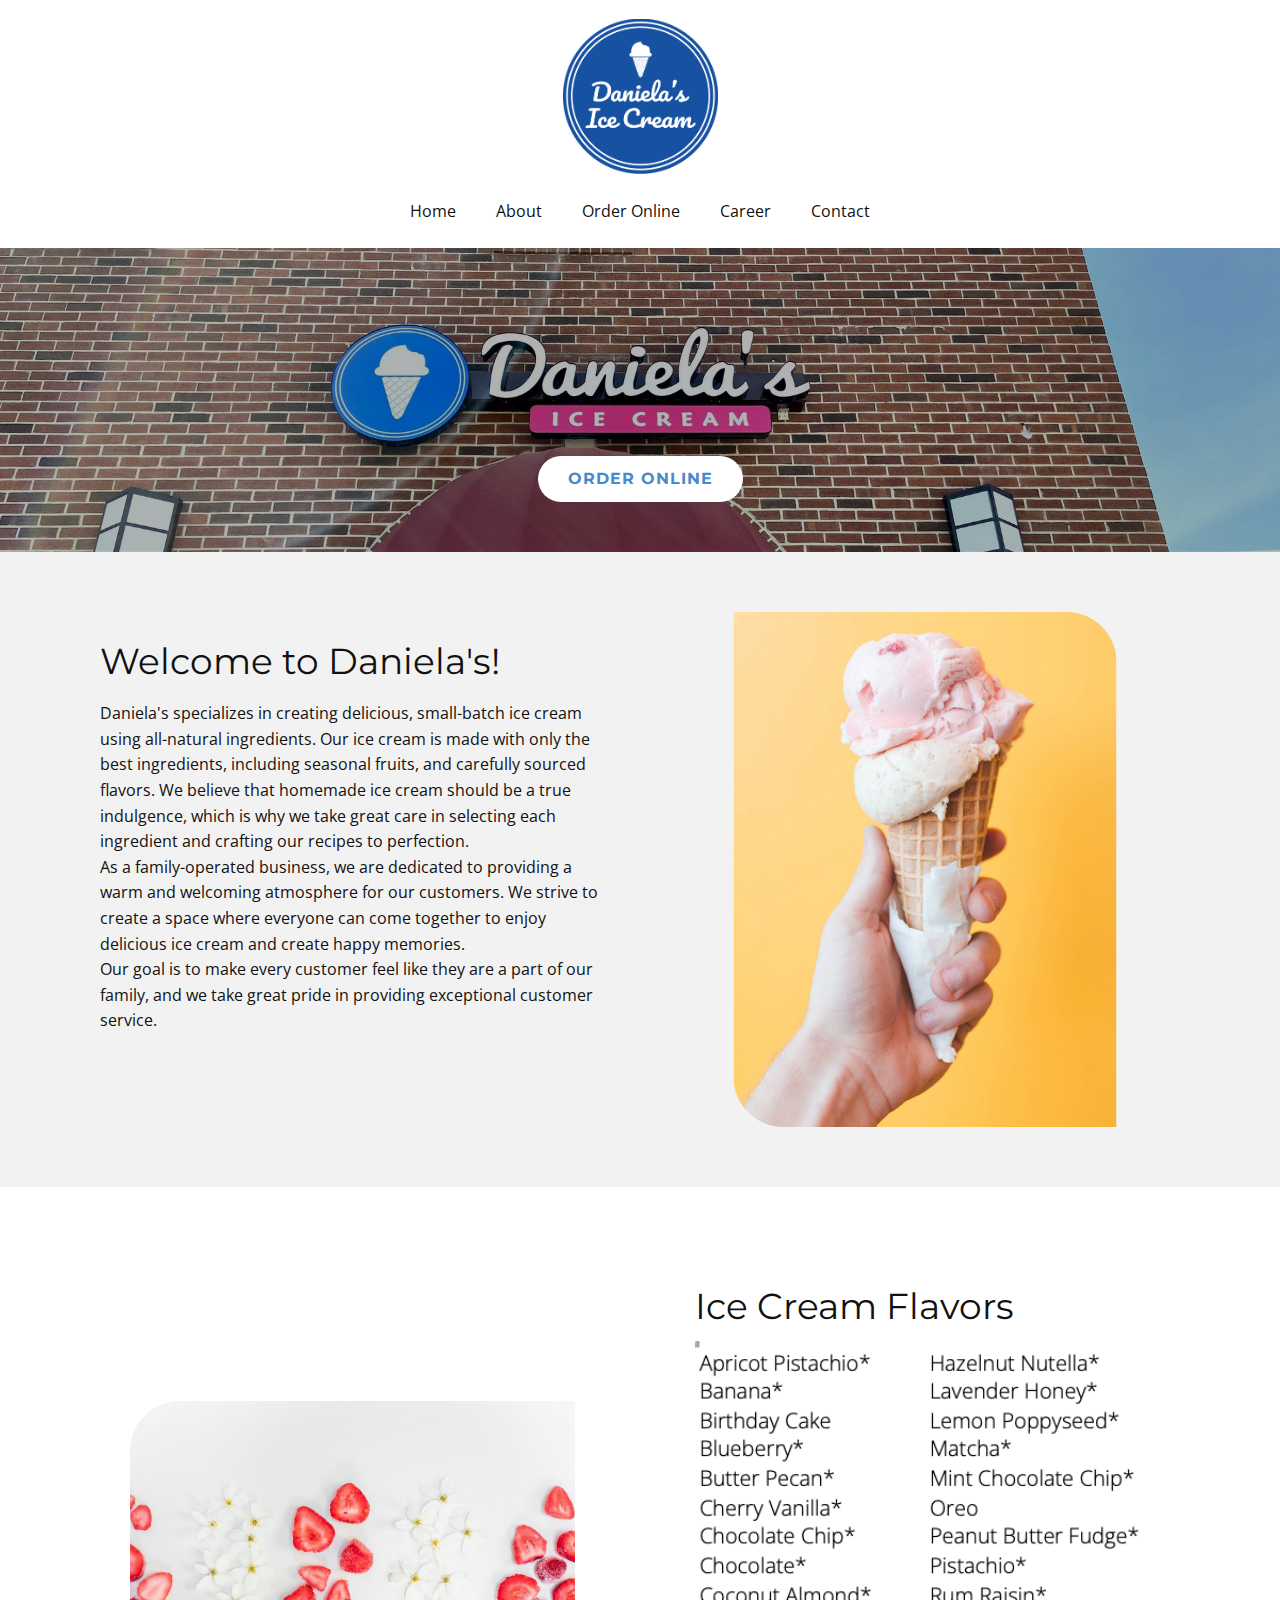
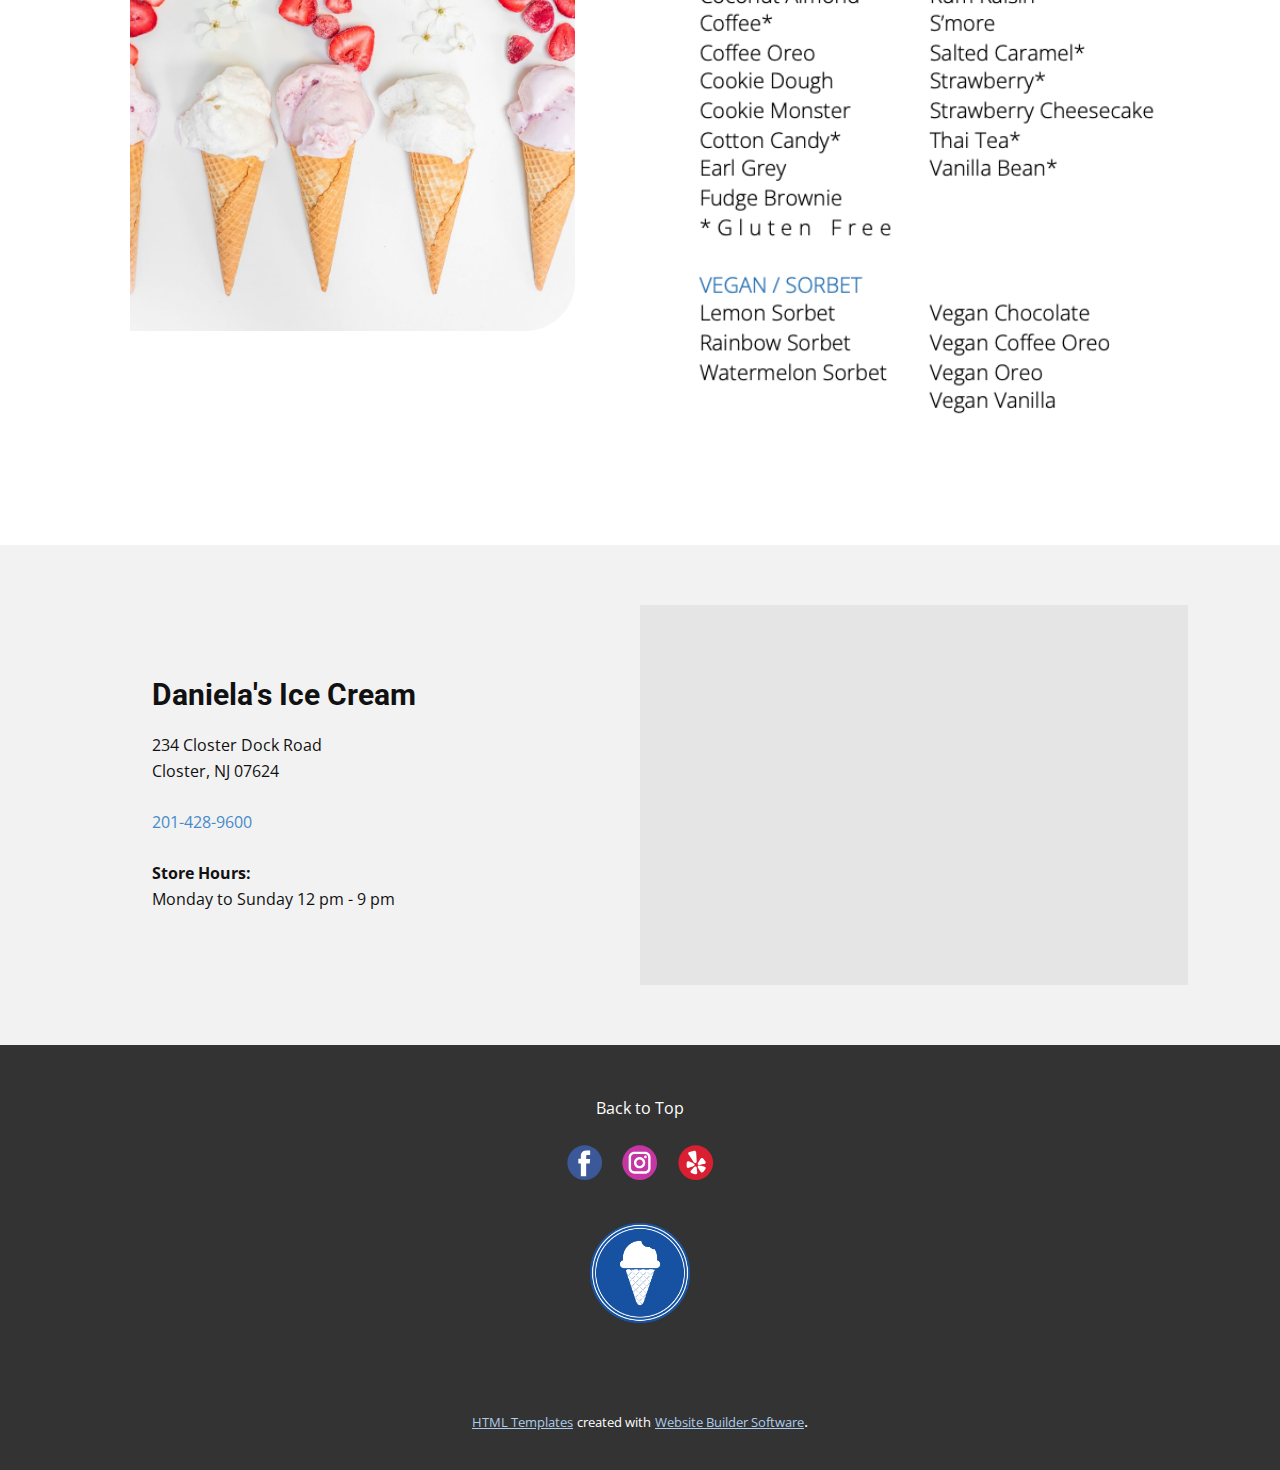
==== commit eb36c4b3: "closed career, updated flavors" ====
--- a/index.html
+++ b/index.html
@@ -107,9 +107,9 @@
                 </div>
               </div>
               <div class="u-align-left u-container-style u-layout-cell u-right-cell u-size-30 u-size-xs-60 u-white u-layout-cell-2">
-                <div class="u-container-layout u-valign-top u-container-layout-2">
+                <div class="u-container-layout u-container-layout-2">
                   <h2 class="u-custom-font u-font-montserrat u-text u-text-default u-text-1">Ice Cream Flavors</h2>
-                  <img class="u-expanded-width u-image u-image-default u-image-2" src="images/ScreenShot2023-04-06at9.13.56PM.png" alt="" data-image-width="602" data-image-height="916">
+                  <img class="u-expanded-width u-image u-image-2" src="images/ScreenShot2023-04-27at10.13.50PM.png" data-image-width="456" data-image-height="644">
                 </div>
               </div>
             </div>
--- a/Home.css
+++ b/Home.css
@@ -177,20 +177,22 @@
 
 .u-section-3 .u-layout-cell-2 {
   min-height: 828px;
+  background-image: none;
 }
 
 .u-section-3 .u-container-layout-2 {
-  padding: 30px 50px;
+  padding: 27px 50px;
 }
 
 .u-section-3 .u-text-1 {
-  margin: 0 auto 0 0;
+  margin: 3px auto 0 0;
 }
 
 .u-section-3 .u-image-2 {
-  height: 704px;
+  height: 686px;
   margin-top: 15px;
   margin-bottom: 0;
+  object-position: 20.23% 50%;
 }
 
 @media (max-width: 1199px) {
@@ -226,7 +228,7 @@
   }
 
   .u-section-3 .u-image-2 {
-    height: 554px;
+    height: 540px;
   }
 }
 
@@ -253,7 +255,7 @@
   }
 
   .u-section-3 .u-image-2 {
-    height: 449px;
+    height: 438px;
   }
 }
 
@@ -272,7 +274,7 @@
   }
 
   .u-section-3 .u-image-2 {
-    height: 778px;
+    height: 759px;
   }
 }
 
@@ -290,7 +292,7 @@
   }
 
   .u-section-3 .u-image-2 {
-    height: 479px;
+    height: 467px;
   }
 } .u-section-4 {
   background-image: none;
